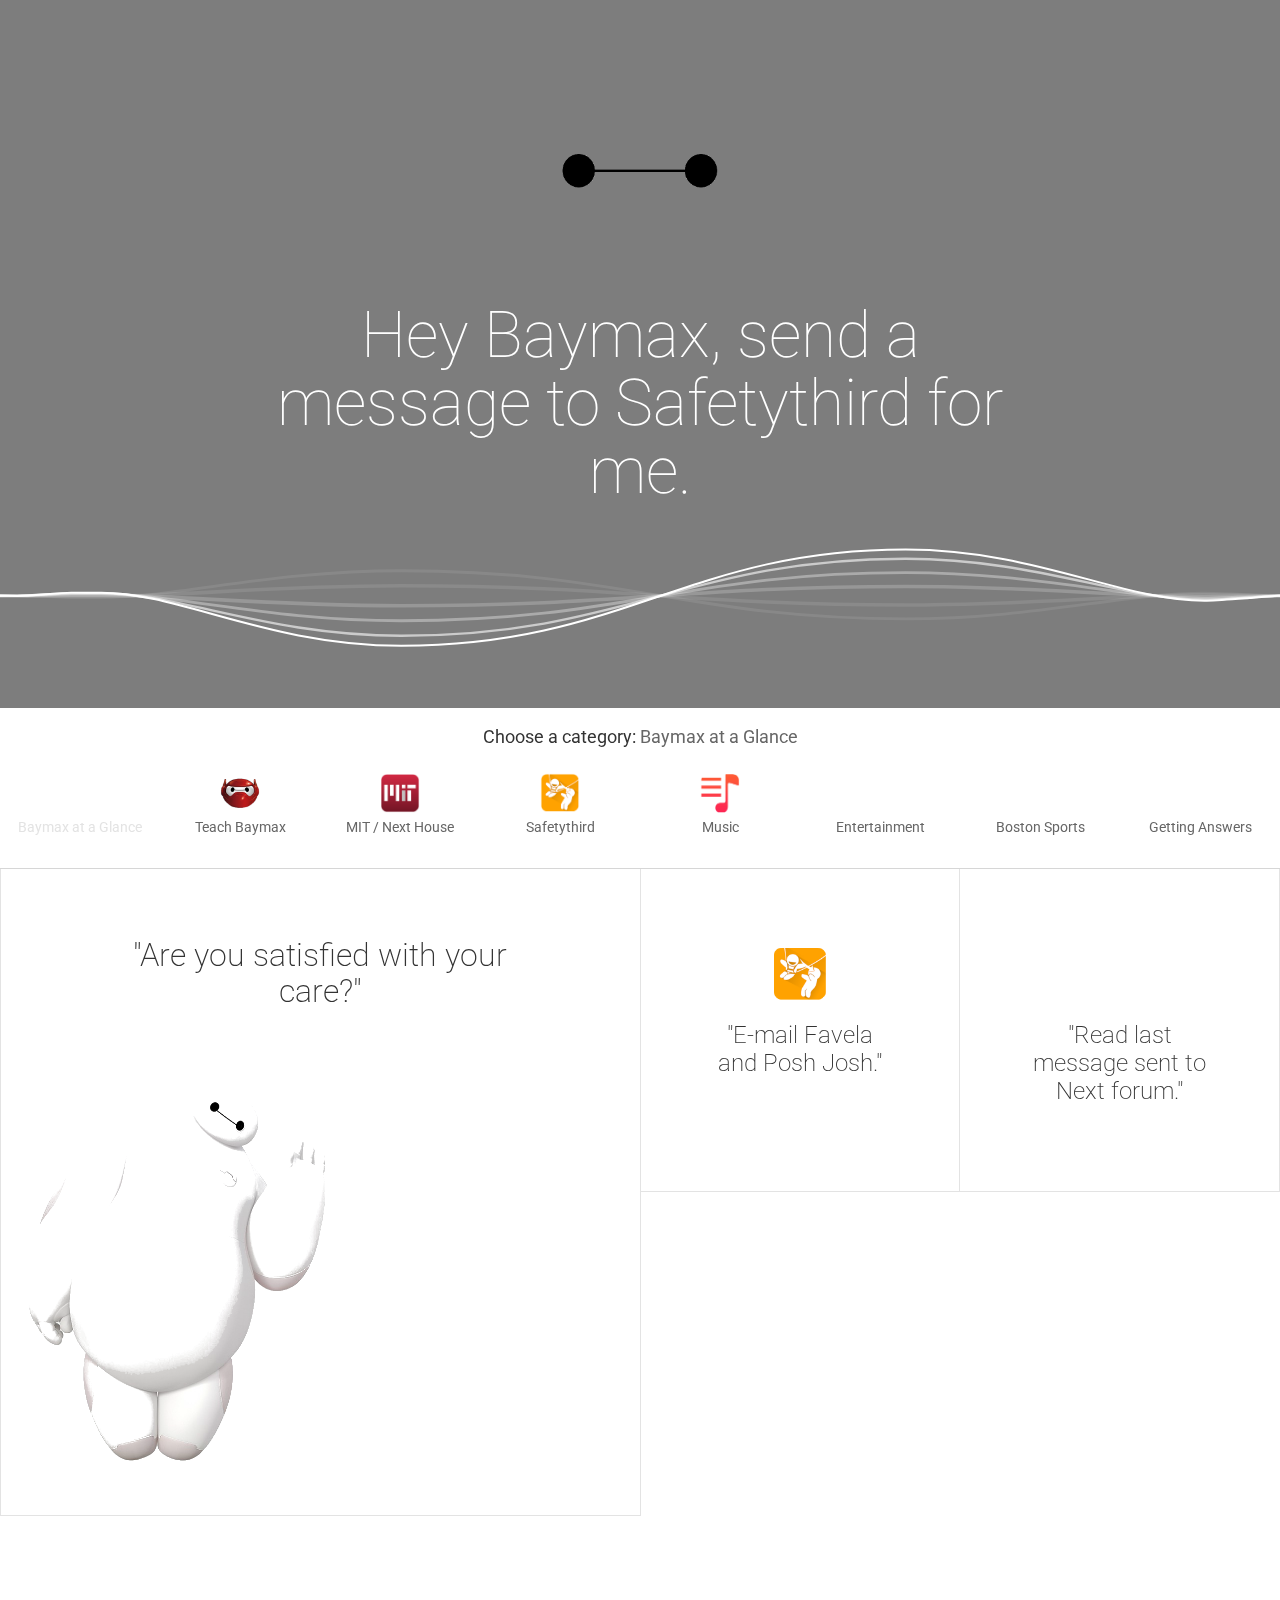
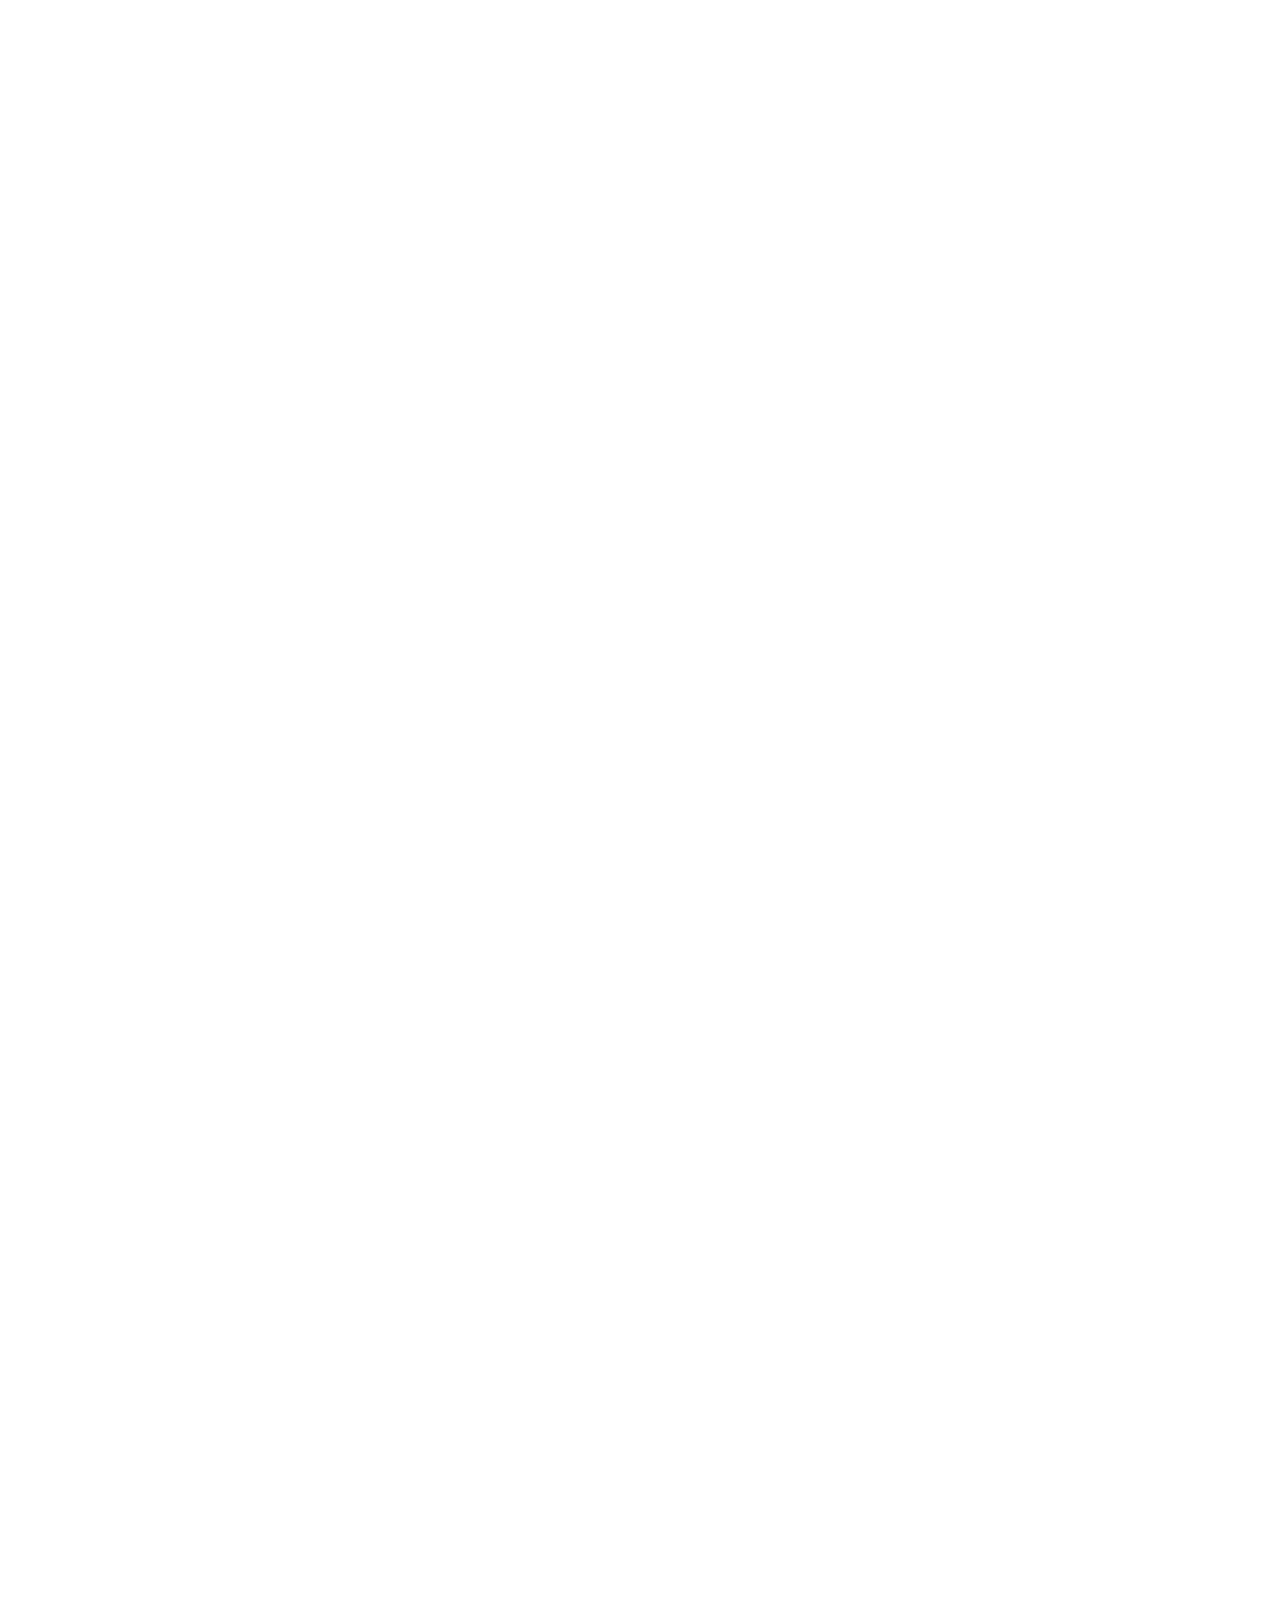
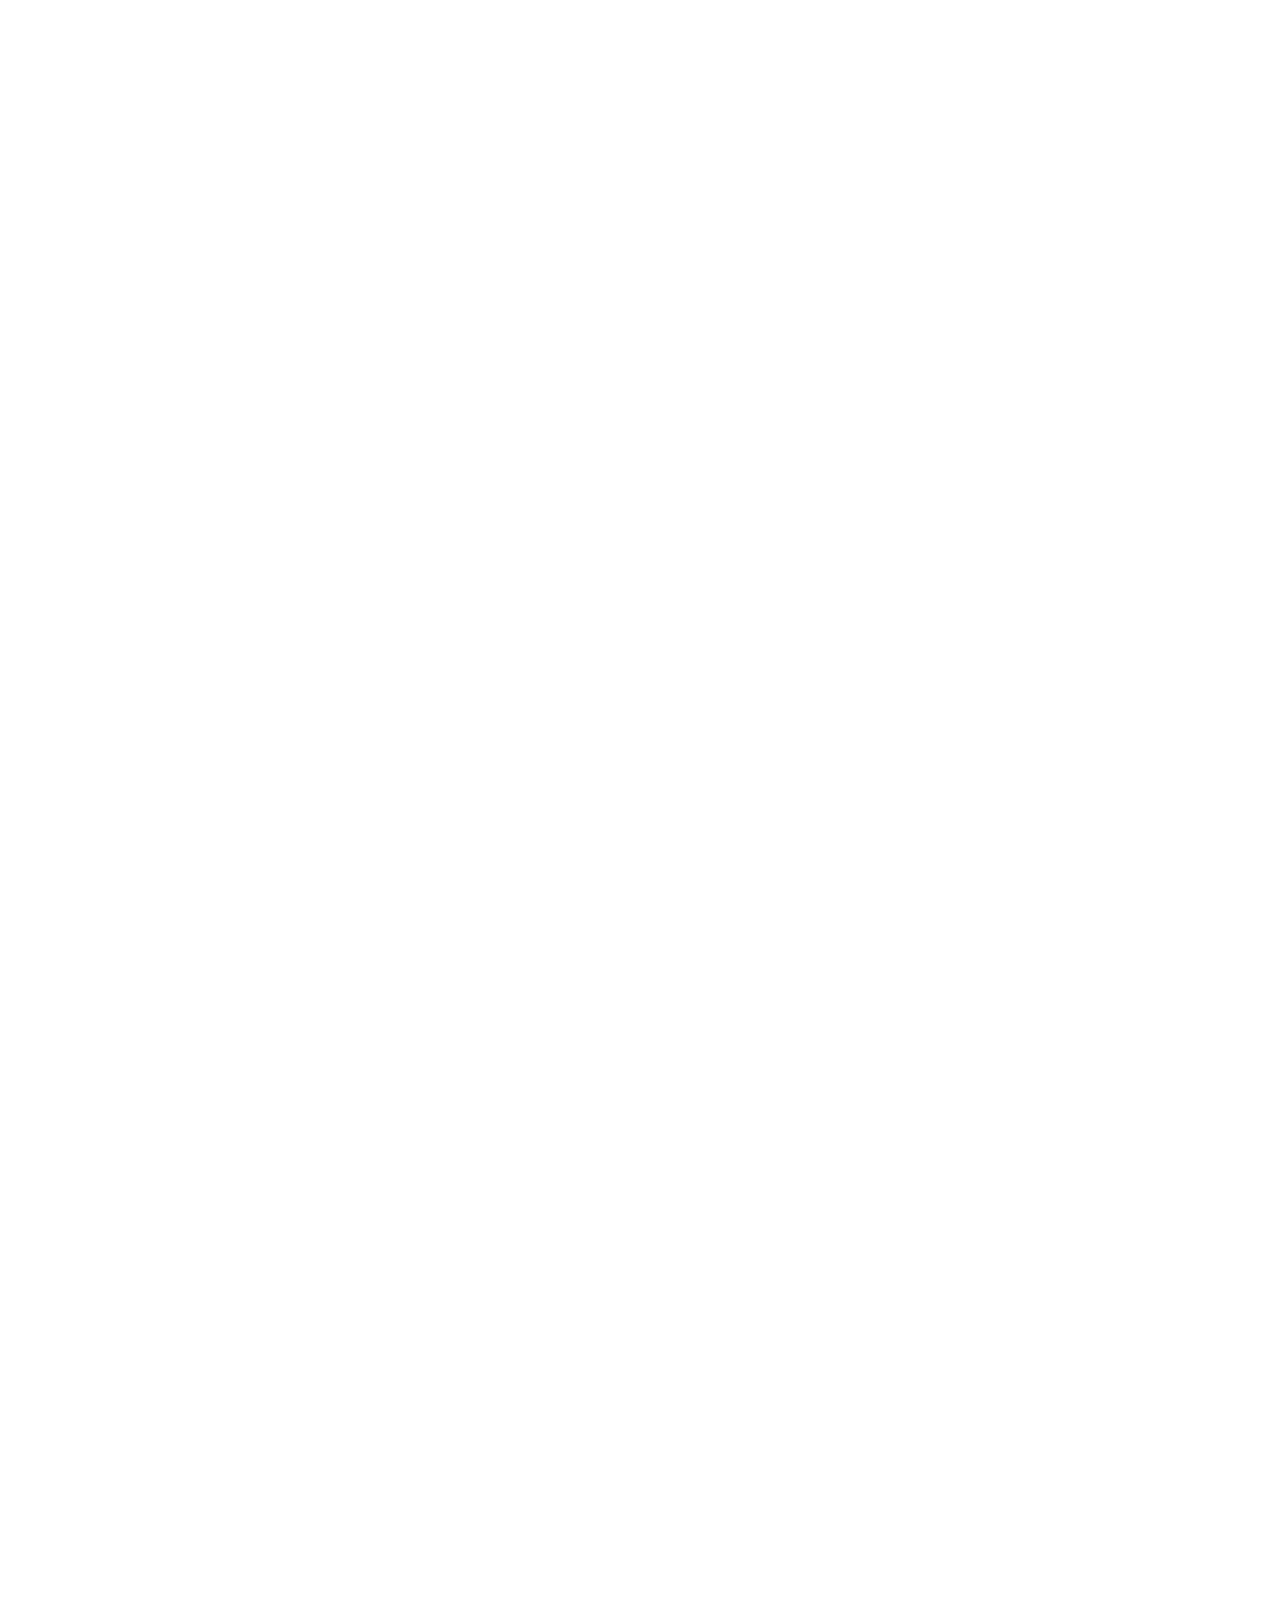
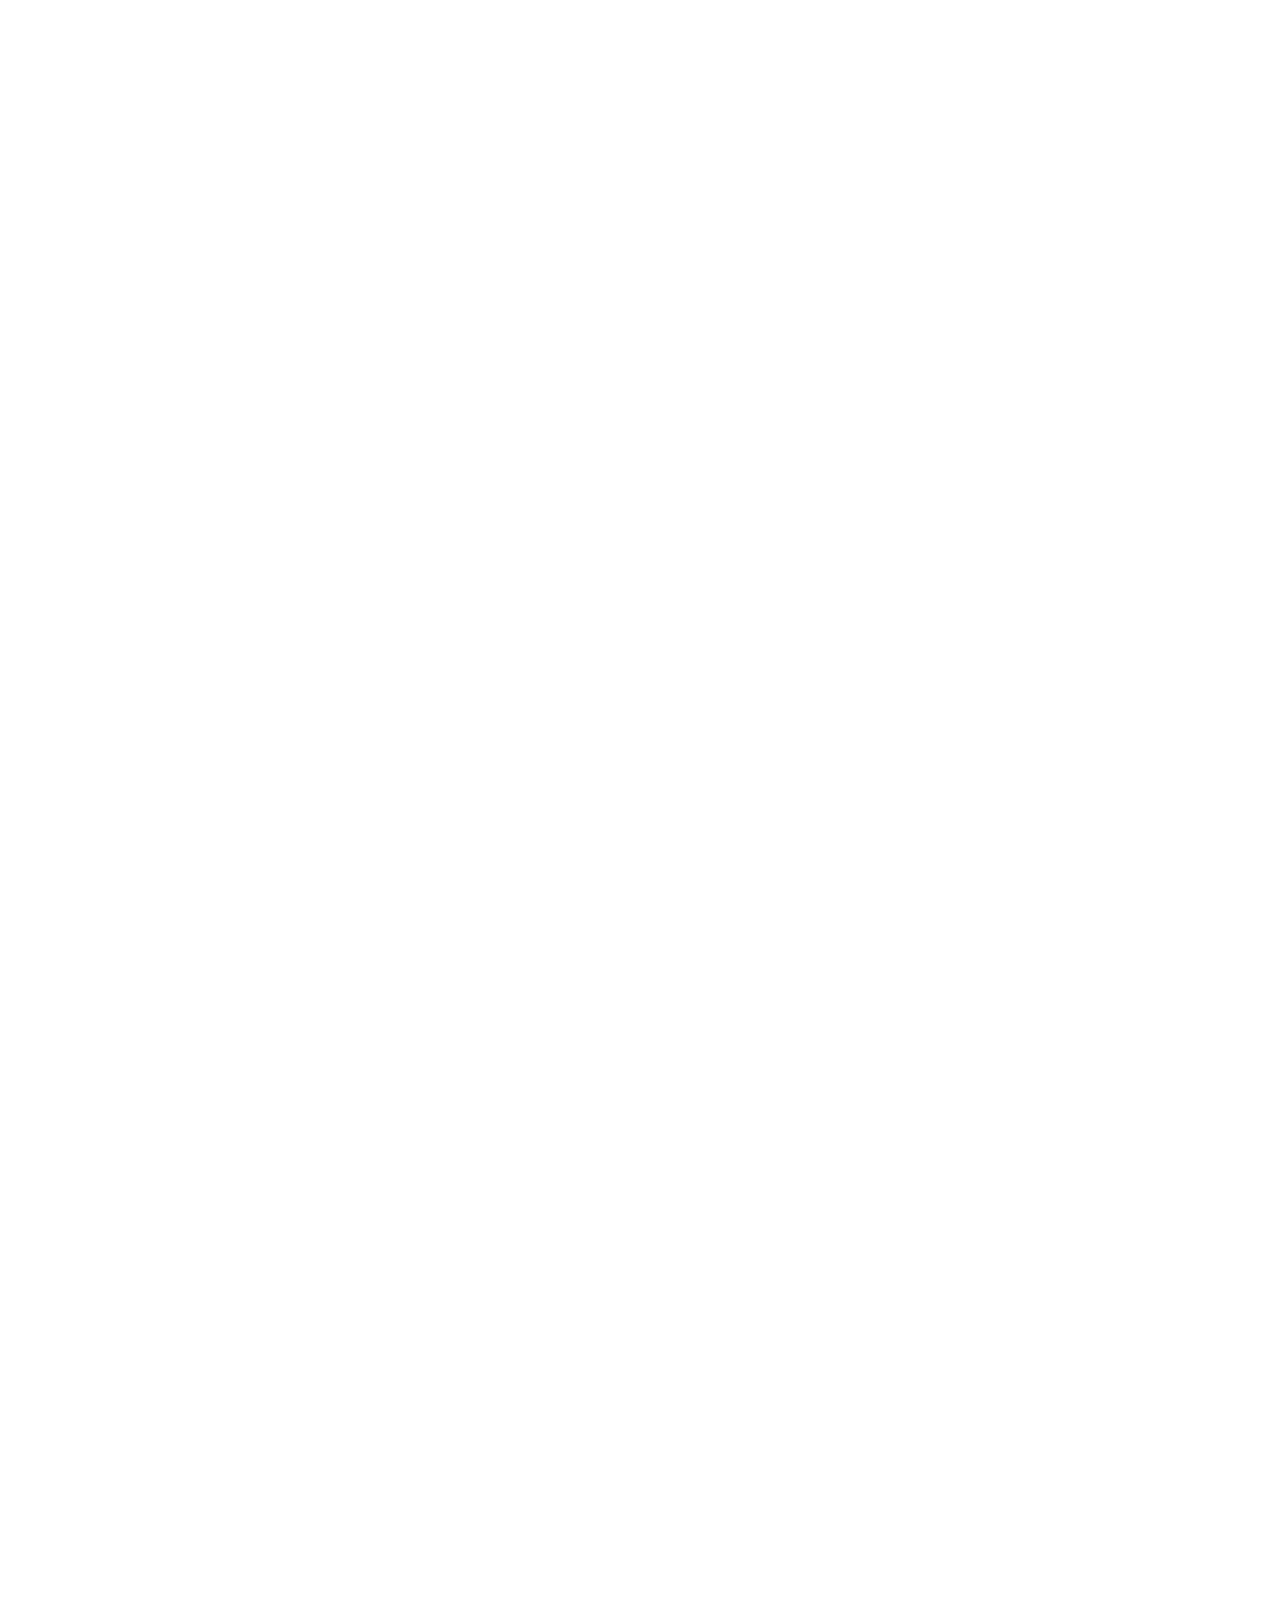
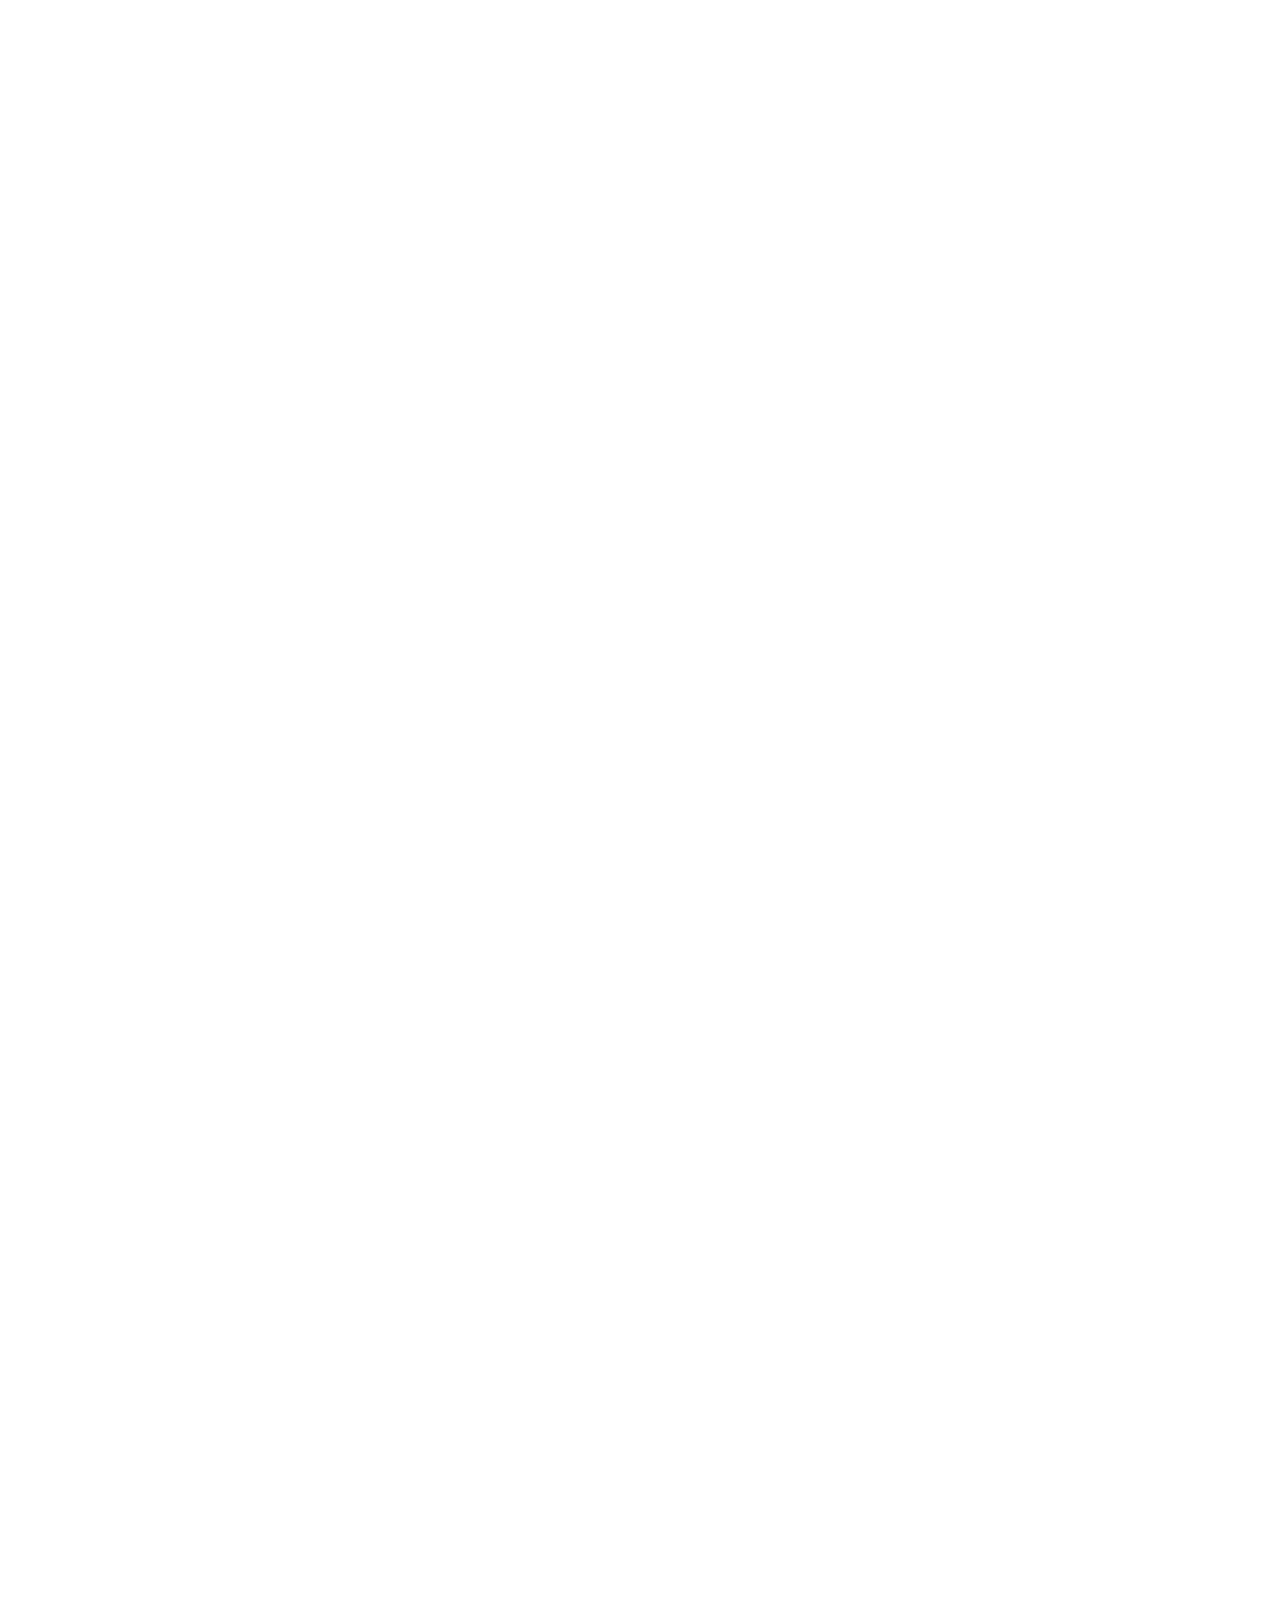
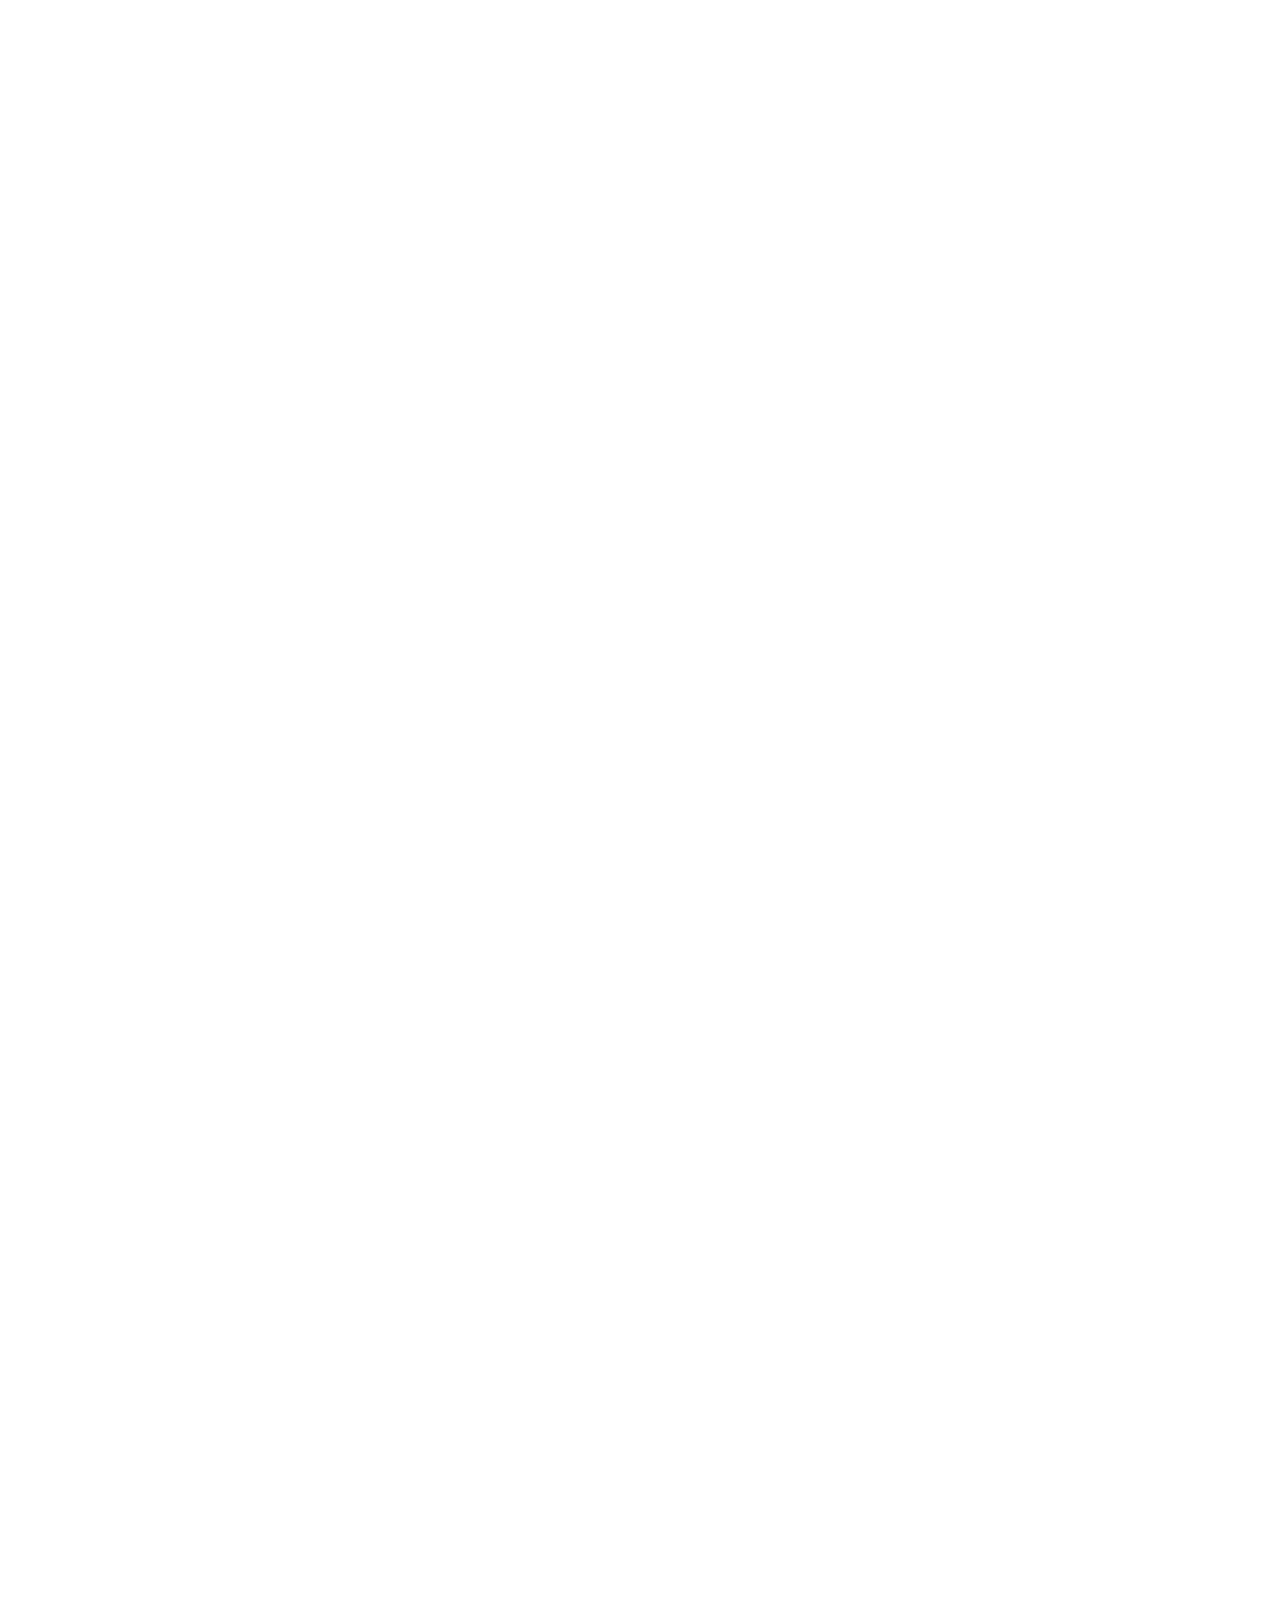
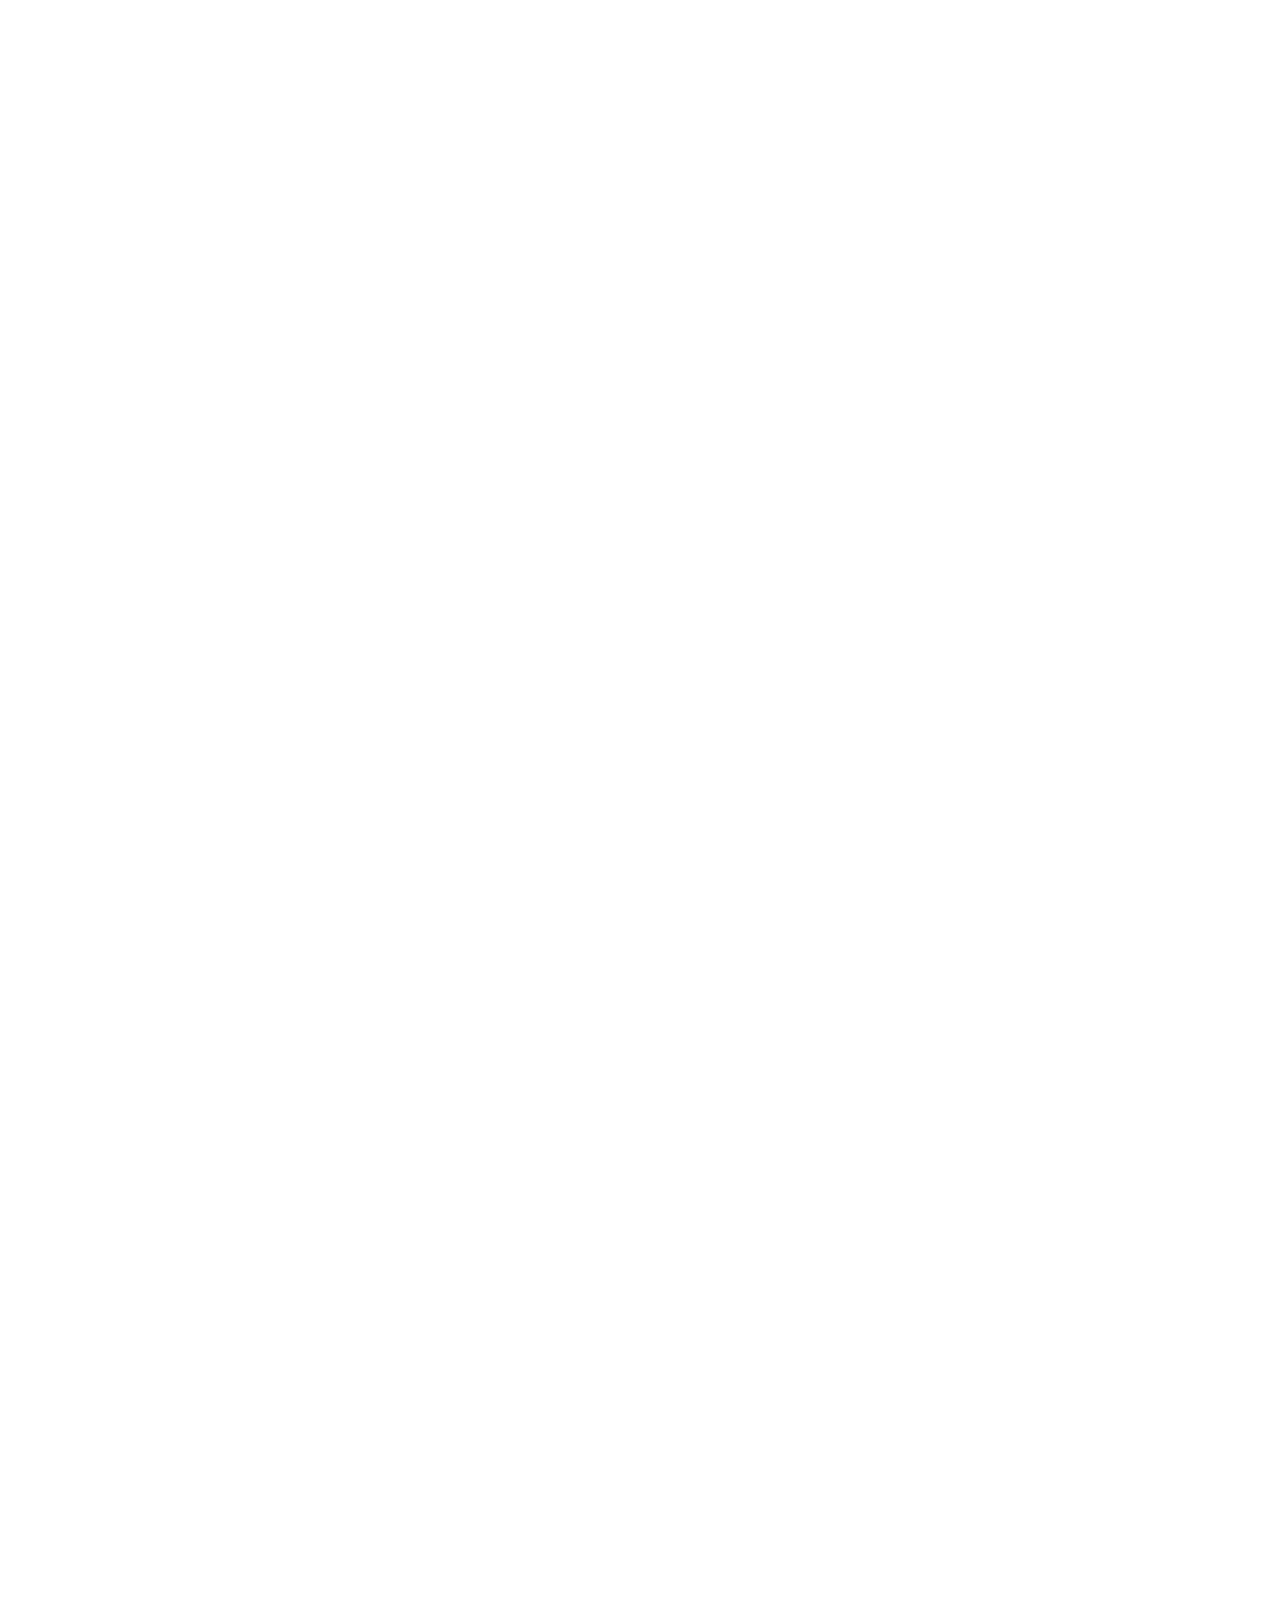
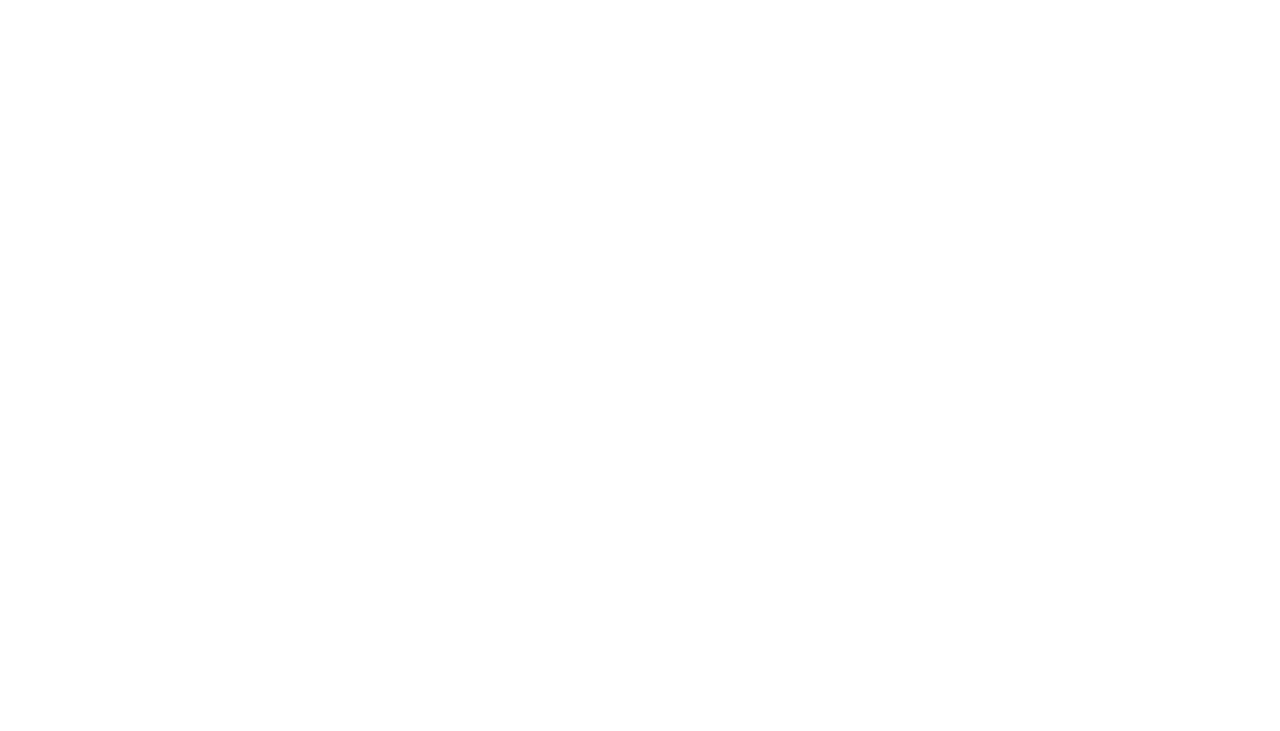
==== docs/index.html @ 4387381c "some documentation" ====
<!DOCTYPE html>
<html class="no-js" xmlns="http://www.w3.org/1999/xhtml" xml:lang="en-US" lang="en-US" prefix="og: http://ogp.me/ns#">
<head>
		
	<meta charset="utf-8" />
	<meta name="Author" content="Runpeng Liu" />
	<meta name="viewport" content="width=device-width, initial-scale=1" />
	<meta http-equiv="X-UA-Compatible" content="IE=EmulateIE7, IE=9" />
	<link rel="shortcut icon" href="../baymax.ico">

	<title>Safety Baymax</title>

	<meta name="Description" content="Safety Third Baymax" />
	
	<meta property="og:type" content="website" />
	<meta property="og:site_name" content="Baymax" />
	<link href='https://fonts.googleapis.com/css?family=Roboto:400,100,100italic,300,300italic,500,400italic,500italic,700,700italic,900,900italic' rel='stylesheet' type='text/css'>
	<link rel="stylesheet" type="text/css" href="styles/main.css" />
	<link rel="stylesheet" type="text/css" href="styles/baymax_b.css" />
	<link rel="stylesheet" type="text/css" href="styles/baymax.css" />

	<script src="scripts/head.js" type="text/javascript" charset="utf-8"></script>
</head>

<body class="page-baymax">

	<div id="main" class="main" role="main" data-hires="true">
		<header class="section section-hero">
	<div class="section-content">
		<figure class="icon-hero image_b_icon_hero_baymax"></figure>

		<h1 class="section-hero-headline">Hey Baymax, send a message to Safetythird for me.</h1>
		<h1 class="section-hero-headline section-hero-headline-alt">Hey Baymax, tell me about Professor ...</h1>
		<h1 class="section-hero-headline section-hero-headline-alt">Hey Baymax, what's Next House dining serving today?</h1>
		<h1 class="section-hero-headline section-hero-headline-alt">Hey Baymax, assess my safety and healthcare needs.</h1>
		<h1 class="section-hero-headline section-hero-headline-alt">Hey Baymax, play karaoke for "Don't Stop Believin'"</h1>

	</div>

	<figure class="hero-waveform image_b_hero_waveform"></figure>
	<figure class="hero-img image_b_hero"></figure>
</header>

<div class="categorynav-wrapper open" aria-hidden="true" role="presentation">
	<nav class="categorynav" data-categorynav-trigger-category-label="Choose a category: " data-categorynav-trigger-category-default="Baymax at a Glance">
		<div class="categorynav-view">
			<ul class="categorynav-list">
				<li class="column">
					<a class="gallery-baymax" href="#at-a-glance">
						<figure class="categorynav-icon image_b_icon_filternav_glance"></figure>
						<span class="categorynav-icon-label">Baymax at a Glance</span>
					</a>
				</li><li class="column">
					<a class="gallery-baymax" href="#teach-baymax">
						<figure class="categorynav-icon image_b_icon_filternav_teach"></figure>
						<span class="categorynav-icon-label">Teach Baymax</span>
					</a>
				</li><li class="column">
					<a class="gallery-baymax" href="#mit">
						<figure class="categorynav-icon image_b_icon_filternav_mit"></figure>
						<span class="categorynav-icon-label">MIT / Next House</span>
					</a>
				</li><li class="column">
					<a class="gallery-baymax" href="#s3">
						<figure class="categorynav-icon image_b_icon_filternav_s3"></figure>
						<span class="categorynav-icon-label">Safetythird</span>
					</a>
				</li><li class="column">
					<a class="gallery-baymax" href="#music">
						<figure class="categorynav-icon image_b_icon_filternav_music"></figure>
						<span class="categorynav-icon-label">Music</span>
					</a>
				</li><li class="column">
					<a class="gallery-baymax" href="#entertainment">
						<figure class="categorynav-icon image_b_icon_filternav_entertainment"></figure>
						<span class="categorynav-icon-label">Entertainment</span>
					</a>
				</li><li class="column">
					<a class="gallery-baymax" href="#sports">
						<figure class="categorynav-icon image_b_icon_filternav_sports"></figure>
						<span class="categorynav-icon-label">Boston Sports</span>
					</a>
				</li><li class="column">
					<a class="gallery-baymax" href="#getting-answers">
						<figure class="categorynav-icon image_b_icon_filternav_answers"></figure>
						<span class="categorynav-icon-label">Getting Answers</span>
					</a>
			</ul>
			<hr role="presentation" />
		</div>
	</nav>
</div>

		<section class="section section-gridwrapper row">
			<div data-gallery-type="fadein" class="gallery">
				<div class="gallery-wrapper">
					<div class="gallery-view" id="gallery-baymax">

						<section class="row gallery-content section-all" id="at-a-glance" aria-label="Baymax at a Glance" role="group">
							
							<div class="tile-wrapper column xlarge-4 large-6 medium-6 small-12">
	<div class="tile full column large-12 small-12 playing-tonight">
	<div class="content-boundary">
		<p class="phrase device-bottom one-line">"Are you satisfied with your care?"</p>
		<figure class="hero-img image_baymax_full"></figure>
	</div>
</div><!--full-->
</div><!--/column-->

<div class="tile-wrapper column xlarge-4 large-6 medium-6 small-12">
	<div class="tile quarter column large-6 small-6 smiley">
	<div class="content-boundary">
		<figure class="icon-tile image_b_icon_s3_rounded"></figure>
		<p class="phrase">"E-mail Favela and Posh Josh."</p>
	</div>
</div><!--quarter-->
	<div class="tile quarter column large-6 small-6 latest-email">
		<div class="content-boundary">
			<figure class="icon-tile image_b_icon_tile_mail"></figure>
			<p class="phrase">"Read last message sent to Next forum."</p>
		</div>
	</div><!--quarter-->
	<div class="tile half column large-12 small-12 shuffle-playlist">
	<div class="content-boundary">
		<figure class="hero-img image_baymax_shuffle_playlist"></figure>
		<p class="phrase">"Play karaoke for 'Defying Gravity'. Show lyrics on Infolounge."</p>
	</div>
</div><!--half-->
</div>

<div class="tile-wrapper column xlarge-4 xlarge-push-0 large-push-6 large-6 medium-6 small-12 small-push-0">
	<div class="tile full column large-12 small-12 relationship-mom">
		<div class="content-boundary">
			<figure class="hero-img image_baymax_relationship"></figure>
			<p class="phrase">"Hi Baymax! My name is Tricia."</p>
			<p class="description">Teach Baymax to recognize your name and receive personalized assistance.</p>
		</div>
	</div>
</div>

<div class="tile-wrapper column xlarge-4 xlarge-pull-0 large-pull-6 large-6 medium-6 small-12 small-pull-0">
	<div class="tile half column large-12 small-12 table">
	<div class="content-boundary">
		<figure class="icon-tile image_b_icon_tile_restaurants"></figure>
		<p class="phrase">"What's cookin' in Next house dining tonight?"</p>
	</div>
</div><!--half-->
	<div class="tile quarter column large-6 small-6 call-dad">
	<div class="content-boundary">
		<figure class="icon-tile image_b_icon_tile_phone"></figure>
		<p class="phrase">"What is Victor's phone number?"</p>
		<figure class="waveform bleed image_b_waveform_quarter_1"></figure>
	</div>
</div>
<!--quarter-->
	<div class="tile quarter column large-6 small-6 maps-indian">
		<div class="content-boundary">
			<figure class="icon-tile image_b_icon_tile_maps"></figure>
			<p class="phrase">"How do I get to Symphony Hall?"</p>
		</div>
	</div>
</div>

<div class="tile-wrapper column xlarge-4 large-6 medium-6 small-12">
	<div class="tile full column large-12 small-12 what-song">
	<div class="content-boundary">
		<figure class="hero-img image_baymax_soccer"></figure>
		<p class="phrase">"What do you suggest we do tonight?"</p>
		<p class="description">Ask Baymax for safe activity suggestions.</p>
	</div>
</div>
<!--full-->
</div>

<div class="tile-wrapper column xlarge-4 large-6 medium-6 small-12">
	<div class="tile half column large-12 small-12 sunset">
	<div class="content-boundary">
		<p class="phrase">"Is the weather outside nice today?"</p>
		<figure class="hero-img image_baymax_sunset"></figure>
	</div>
</div><!--half-->
	<div class="tile quarter column large-6 small-6 coin-flip">
	<div class="content-boundary">
		<p class="phrase question">"Is it Kwabena's bedtime yet?"</p>
		<p class="phrase siri-response">...</p>
		<figure class="waveform bleed image_b_waveform_quarter_1"></figure>
	</div>
</div><!--quarter-->
	<div class="tile quarter column large-6 small-6 books-find">
	<div class="content-boundary">
		<figure class="icon-tile image_b_icon_tile_ibooks"></figure>
		<p class="phrase">"Read Hamlet's soliloquy in a British accent."</p>
	</div>
</div><!--quarter-->

</div>

<div class="tile-wrapper column xlarge-4 xlarge-push-0 large-6 large-push-6 medium-6 small-12 small-push-0">
	<div class="tile full column large-12 small-12 get-app">
	<div class="content-boundary">
		<p class="phrase device-bottom two-lines">"Download M.I.T. People Directory and lookup ..."</p>
		<figure class="hero-img image_baymax_box"></figure>
	</div>
</div><!--full-->
</div>

<div class="tile-wrapper column xlarge-4 xlarge-pull-0 large-6 large-pull-6 medium-6 small-12 small-pull-0">
	<div class="tile quarter column large-6 small-6 calculate-tip">
	<div class="content-boundary">
		<figure class="hero-img image_baymax_calculator"></figure>
		<p class="phrase">"What is the 100th prime number?"</p>
	</div>
</div><!--quarter-->
	<div class="tile half column large-6 small-6 yes-no">
	<div class="content-boundary">
		<figure class="hero-img image_baymax_check"></figure>
		<p class="phrase">"Should I punt my next 18.03 pset?"</p>
	</div>
</div><!--quarter-->
	<div class="tile half column large-12 small-12 improve-pronunciation">
	<div class="content-boundary">
		<p class="phrase">"Baymax, learn to recognize my voice."</p>
		<figure class="bleed waveform image_b_waveform_half_3"></figure>
	</div>
</div><!--half-->
</div>

<div class="tile-wrapper column xlarge-4 large-6 medium-6 small-12">
	<div class="tile full column large-12 small-12 haiku">
	<div class="content-boundary">
		<p class="phrase device-bottom one-line">"Hide the twitter feed. Show public transportation info."</p>
		<p class="description">Baymax can remote control Infolounge!</p>
		<figure class="hero-img image_baymax_infolounge"></figure>
	</div>
</div><!--full-->
</div>


<div class="tile-wrapper column xlarge-4 large-6 medium-6 small-12">
	<div class="tile half column large-12 small-12 roll-die">
		<div class="content-boundary">
			<figure class="hero-img image_baymax_roll_die"></figure>
			<p class="phrase">"What board game should we play today?"</p>
		</div>
	</div>
	<div class="tile half column large-12 small-12 weather-tomorrow">
		<div class="content-boundary">
			<figure class="icon-tile image_b_icon_tile_weather"></figure>
			<p class="phrase">"How's the weather looking tomorrow?"</p>
		</div>
	</div>
</div>

<div class="tile-wrapper column xlarge-4 xlarge-push-0 large-6 large-push-6 medium-6 small-12 small-push-0">
	<div class="tile full column large-12 small-12 alarm">
	<div class="content-boundary">
		<p class="phrase">"Remind Safetythird of David's birthday at 11PM"</p>
		<figure class="hero-img image_baymax_alarm"></figure>
	</div>
</div><!--full-->
</div>

<div class="tile-wrapper column xlarge-4 xlarge-pull-0 large-6 large-pull-6 medium-6 small-12 small-pull-0">
		<div class="tile half column large-12 small-12 meeting-move">
		<div class="content-boundary">
			<figure class="icon-tile image_baymax_mit"></figure>
			<p class="phrase">"Tell me about 2.009."</p>
			<figure class="bleed waveform waveform-half-1 image_b_waveform_half_1"></figure>
		</div>
	</div><!--half-->

		<div class="tile half column large-12 small-12 new-texts">
		<div class="content-boundary">
			<figure class="icon-tile image_baymax_boy_snow_bird_hlf"></figure>
			<p class="phrase">"Read us a funny haiku!"</p>
		</div>
	</div><!--half-->

</div>

<div class="tile-wrapper column xlarge-4 large-6 medium-6 small-12">
	<div class="tile quarter column large-6 small-6 movie-reviews">
	<div class="content-boundary">
		<figure class="hero-img image_baymax_movie_reviews"></figure>
		<p class="phrase">"Do people like Big Hero 6?"</p>
	</div>
</div><!--quarter-->
	<div class="tile quarter column large-6 small-6 cubs">
	<div class="content-boundary">
		<figure class="hero-img image_b_icon_tile_calendar"></figure>
		<p class="phrase">"When does 6.006 meet?"</p>
	</div>
</div><!--quarter-->
	<div class="tile half column large-12 small-12 mavericks">
	<div class="content-boundary">
		<figure class="icon-tile image_b_icon_tile_calendar_date"></figure>
		<p class="phrase">"When is Mystery Hunt?"</p>
	</div>
</div><!--half-->
</div>

<div class="tile-wrapper column xlarge-4 large-6 medium-6 small-12">
	<div class="tile half column large-12 small-12 chicken">
		<div class="content-boundary">
			<p class="phrase">"Is MIT better than Caltech?"</p>
			<figure class="waveform bleed image_b_waveform_half_2"></figure>
		</div>
	</div><!--half-->
	<div class="tile half column large-12 small-12 how-humid">
		<div class="content-boundary">
			<figure class="hero-img image_baymax_birthday"></figure>
			<p class="phrase">"When is Tiffany's birthday?"</p>
		</div>
	</div><!--half-->
</div>

<!-- TEACH BAYMAX -->
<div id="teach-baymax" class="tile-wrapper column xlarge-4 large-6 medium-6 small-12">
	<div class="tile full column large-12 small-12 tell">
		<div class="content-boundary">
			<figure class="hero-img image_baymax_full"></figure>
			<p class="phrase device-top one-line">"I am Baymax. Your personal safety companion."</p>
		</div>
	</div><!--full-->
</div>

<div class="tile-wrapper column xlarge-4 large-6 medium-6 small-12">
	<div class="tile half column large-12 small-12  chicken">
		<div class="content-boundary">
			<p class="phrase">"Talk with a British accent when you hear Shakespeare!"</p>
			<figure class="waveform bleed image_b_waveform_half_6"></figure>
		</div>
	</div><!--half-->

	<div class="tile half column large-12 small-12 chicken">
		<div class="content-boundary">
			<p class="phrase">"Baymax, learn to recognize my voice."</p>
			<figure class="waveform bleed image_b_waveform_half_6"></figure>
		</div>
	</div><!--half-->
</div>

<div class="tile-wrapper column xlarge-4 large-6 medium-6 small-12">
	<div class="tile half column large-12 small-12  chicken">
		<div class="content-boundary">
			<p class="phrase">"When you hear 'hairy baby!', respond with ..."</p>
			<figure class="waveform bleed image_b_waveform_half_2"></figure>
		</div>
	</div><!--half-->

	<div class="tile half column large-12 small-12  chicken">
		<div class="content-boundary">
			<p class="phrase">"Learn how to say Runpeng's name."</p>
			<figure class="waveform bleed image_b_waveform_half_2"></figure>
		</div>
	</div><!--half-->
</div>

							<div id="mit" class="tile-wrapper column xlarge-4 large-6 medium-6 small-12">
	<div class="tile full column large-12 small-12 tell">
		<div class="content-boundary">
			<figure class="hero-img image_baymax_relationship"></figure>
			<p class="phrase device-top one-line">"Hey Baymax, I'm Zoe."</p>
		</div>
	</div><!--full-->
</div>

					<!--		</section>

						<section class="row gallery-content section-calendar" id="staying-in-touch" aria-label="MIT / Next House Category" role="group"> -->

<!-- MIT / Next House -->

							<div id="mit" class="tile-wrapper column xlarge-4 large-6 medium-6 small-12">
	<div class="tile full column large-12 small-12 tell">
		<div class="content-boundary">
			<figure class="hero-img image_baymax_full"></figure>
			<p class="phrase device-top one-line">"Weee jumped out a window!"</p>
		</div>
	</div><!--full-->
</div>


<div class="tile-wrapper column xlarge-4 large-6 medium-6 small-12">
	<div class="tile quarter column large-6 small-6 anymailfromsteve">
		<div class="content-boundary">
			<figure class="icon-tile image_baymax_mit"></figure>
			<p class="phrase">"Send spam to Dean Colombo."</p>
		</div>
	</div><!--quarter-->

	<div class="tile quarter column large-6 small-6 trending-twitter">
		<div class="content-boundary">
			<figure class="icon-tile image_baymax_mit"></figure>
			<p class="phrase">"E-mail President Reif."</p>
		</div>
	</div><!--quarter-->

	<div class="tile half column large-12 small-12 callback">
		<div class="content-boundary">
			<figure class="icon-tile image_baymax_mit"></figure>
			<p class="phrase">"Hide twitter feed. Display lounge news."</p>
			<p class="description">Baymax can remotely control Infolounge.</p>
			<figure class="waveform bleed image_b_waveform_half_6"></figure>
		</div>
	</div><!--half-->
</div>


<div class="tile-wrapper column xlarge-4 xlarge-push-0 large-push-6 large-6 medium-6 small-12 small-push-0">
	<div class="tile full column large-12 small-12 baybridge">
		<div class="content-boundary">
			<figure class="hero-img image_baymax_soccer"></figure>
			<p class="phrase device-top two-lines">"Where on earth is the Tech shuttle?"</p>
		</div>
	</div><!--full-->
</div>


<div class="tile-wrapper column xlarge-4 xlarge-pull-0 large-pull-6 large-6 medium-6 small-12 small-pull-0">
	<div class="tile half column large-12 small-12 findmyfriends">
		<div class="content-boundary">
			<figure class="icon-tile image_baymax_mit"></figure>
			<p class="phrase">"Tell me about Professor Lippard."</p>
			<p class="description">You can ask Baymax to dig up dirt on MIT professors and faculty members.</p>
		</div>
	</div><!--half-->

	<div class="tile half column large-12 small-12 tweet-concert">
		<div class="content-boundary">
			<figure class="icon-tile image_baymax_mit"></figure>
			<p class="phrase">"Give me ratings for Professor Poonen."</p>
		</div>
	</div><!--half-->
</div>



<div class="tile-wrapper column xlarge-4 large-6 medium-6 small-12">
	<div class="tile full column large-12 small-12 facetime">
		<div class="content-boundary">
			<figure class="hero-img image_baymax_box"></figure>
			<p class="phrase device-top one-line">"Download M.I.T. People Directory and lookup 'jfabi' "</p>
		</div>
	</div><!--full-->
</div>


<div class="tile-wrapper column xlarge-4 large-6 medium-6 small-12">
	<div class="tile quarter column large-6 small-6 call-dad">
	<div class="content-boundary">
		<figure class="icon-tile image_baymax_mit"></figure>
		<p class="phrase">"What is comforts serving tonight?"</p>
		<figure class="waveform bleed image_b_waveform_quarter_1"></figure>
	</div>
</div>
<!--quarter-->

	<div class="tile quarter column large-6 small-6 voicemail-new">
		<div class="content-boundary">
			<figure class="hero-img image_baymax_mit"></figure>
			<p class="phrase">"When is commencement?"</p>
		</div>
	</div><!--quarter-->

	<div class="tile half column large-12 small-12 reply-mail">
		<div class="content-boundary">
			<figure class="icon-tile image_baymax_mit"></figure>
			<p class="phrase">"When is the 18.02 final?"</p>
			
		</div>
	</div><!--half-->
</div>



					<!--	</section>

						<section class="row gallery-content section-improve" id="s3" aria-label="Safetythird Category" role="group"> -->
							<div id="s3" class="tile-wrapper column xlarge-4 large-6 medium-6 small-12">
	<div class="tile full column large-12 small-12 my-day">
		<div class="content-boundary">
			<figure class="hero-img image_baymax_full"></figure>
			<p class="phrase device-top two-lines">"Notify Safetythird... 'Dinner at Harvard Square 6 p.m.'"</p>
		</div>
	</div><!--full-->
</div>


<div class="tile-wrapper column xlarge-4 large-6 medium-6 small-12">
	<div class="tile quarter column large-6 small-6 meeting-setup">
		<div class="content-boundary">
			<figure class="hero-img image_baymax_s3"></figure>
			<p class="phrase">"Send an e-mail to Josh R.T."</p>
		</div>
	</div><!--quarter-->

	<div class="tile quarter column large-6 small-6 trending-twitter">
		<div class="content-boundary">
			<figure class="icon-tile image_baymax_s3"></figure>
			<p class="phrase">"Where is Landon from?"</p>
		</div>
	</div><!--quarter-->

	<div class="tile half column large-12 small-12 pickup-dry-cleaning">
		<div class="content-boundary">
			<figure class="hero-img image_baymax_s3"></figure>
			<p class="phrase">"Tell me about Posh Josh. What do you know about jfabi?"</p>
			<p class="description">Baymax knows Safetythird nicknames and alisases.</p>
		</div>
	</div><!--half-->

</div>


<div class="tile-wrapper column xlarge-4 xlarge-push-0 large-push-6 large-6 medium-6 small-12 small-push-0">
	<div class="tile full column large-12 small-12 cancel-meetings">
		<div class="content-boundary">
			<p class="phrase device-bottom one-line">"What is Harlin's birthday?"</p>
			<figure class="hero-img image_baymax_box"></figure>
		</div>
	</div><!--full-->
</div>


<div class="tile-wrapper column xlarge-4 xlarge-pull-0 large-pull-6 large-6 medium-6 small-12 small-pull-0">
	<div class="tile half column large-12 small-12 add-to-meeting">
		<div class="content-boundary">
			<figure class="hero-img image_baymax_s3"></figure>
			<p class="phrase">"Where the hell is Staly?"</p>
			<p class="description">Baymax understands Safetythird inside jokes.</p>
		</div>
	</div><!--half-->


	<div class="tile half column large-12 small-12 when-meeting">
		<div class="content-boundary">
			<figure class="icon-tile image_baymax_s3"></figure>
			<p class="phrase">"When is Kwabena's bedtime?"</p>
			<figure class="bleed waveform image_b_waveform_half_2"></figure>
		</div>
	</div><!--half-->
</div>

<!-- MUSIC SECTION -->

							<div id="music" class="tile-wrapper column xlarge-4 large-6 medium-6 small-12">
	<div class="tile full column large-12 small-12 worldseries">
		<div class="content-boundary">
			<figure class="hero-img image_baymax_full"></figure>
			<p class="phrase device-bottom one-line">"On a scale of 1 to 10, how would you rate your happiness?"</p>
		</div>
	</div><!--full-->
</div>


<div class="tile-wrapper column xlarge-4 large-6 medium-6 small-12">
	<div class="tile quarter column large-6 small-6 anymailfromsteve">
		<div class="content-boundary">
			<figure class="icon-tile image_baymax_shuffle_playlist"></figure>
			<p class="phrase">"Sing us a song!"</p>
		</div>
	</div><!--quarter-->

	<div class="tile quarter column large-6 small-6 trending-twitter">
		<div class="content-boundary">
			<figure class="icon-tile image_baymax_shuffle_playlist"></figure>
			<p class="phrase">"Play me some nostalgic music."</p>
		</div>
	</div><!--quarter-->

	<div class="tile half column large-12 small-12 callback">
		<div class="content-boundary">
			<figure class="icon-tile image_baymax_shuffle_playlist"></figure>
			<p class="phrase">"Play selections from Sound of Music."</p>
			<figure class="waveform bleed image_b_waveform_half_6"></figure>
		</div>
	</div><!--half-->
</div>

<div class="tile-wrapper column xlarge-4 large-6 medium-6 small-12">

	<div class="tile quarter column large-12 small-12 baymax-play">
		<div class="content-boundary">
			<figure class="hero-img image_baymax_shuffle_playlist"></figure>
			<p class="phrase">"Play classical music by Beethoven."</p>
		</div>
	</div><!--quarter-->
		<div class="tile quarter column large-12 small-12 baymax-play">
		<div class="content-boundary">
			<figure class="hero-img image_baymax_shuffle_playlist"></figure>
			<p class="phrase">"Sing happy birthday for Awasi!"</p>
		</div>
	</div><!--quarter-->

	<div class="tile half column large-12 small-12 baymax-play">
		<div class="content-boundary">
			<figure class="hero-img image_baymax_shuffle_playlist"></figure>
			<p class="phrase">"Sing 'Let it Go' in French!"</p>
		</div>
	</div><!--half-->

	<div class="tile half column large-12 small-12 baymax-play">
		<div class="content-boundary">
			<figure class="hero-img image_baymax_shuffle_playlist"></figure>
			<p class="phrase">"Play karaoke for Don't Stop Believin' "</p>
		</div>
	</div><!--half-->

</div>

							<div id="mit" class="tile-wrapper column xlarge-4 large-6 medium-6 small-12">
	<div class="tile full column large-12 small-12 tell">
		<div class="content-boundary">
			<figure class="hero-img image_baymax_relationship"></figure>
			<p class="phrase device-top one-line">"Play development section of Tchaikovsky violin concerto."</p>
		</div>
	</div><!--full-->
</div>


<!-- ENTERTAINMENT SECTION -->


							<div id="entertainment" class="tile-wrapper column xlarge-4 large-6 medium-6 small-12">
	<div class="tile full column large-12 small-12 playing-tonight">
	<div class="content-boundary">
		<p class="phrase device-bottom one-line">"Haaairy Baby!"</p>
		<figure class="hero-img image_baymax_soccer"></figure>
	</div>
</div><!--full-->
</div>

						</section>


					</div><!--/gallery-view-->
				</div><!--/gallery-wrapper-->
			</div><!--/gallery-->
		</section>

	</div><!--/main-->

	<script src="scripts/baymax.js" type="text/javascript" charset="utf-8"></script>
</body>
</html>
---- docs/styles/main.css ----
html {
    font-size: 100%;
    -ms-text-size-adjust: 100%;
    -webkit-text-size-adjust: 100%
}
body {
    margin: 0;
    padding: 0;
    font-family: Roboto !important;
}
ul,
ol,
li,
dl,
dt,
dd,
h1,
h2,
h3,
h4,
h5,
h6,
hgroup,
p,
blockquote,
figure,
form,
fieldset,
input,
legend,
pre,
abbr {
    margin: 0;
    padding: 0
}
pre,
code,
address,
caption,
th,
figcaption {
    font-size: 1em;
    font-weight: normal;
    font-style: normal
}
fieldset,
iframe,
img {
    border: 0
}
caption,
th {
    text-align: left
}
table {
    border-collapse: collapse;
    border-spacing: 0
}
article,
aside,
footer,
header,
nav,
main,
section,
summary,
details,
hgroup,
figure,
figcaption {
    display: block
}
audio,
canvas,
video,
progress {
    display: inline-block;
    vertical-align: baseline
}
button {
    font: inherit;
    vertical-align: middle
}
@media print {
    body,
    #main,
    #content {
        color: #000
    }
    a,
    a:link,
    a:visited {
        color: #000;
        text-decoration: none
    }
    #globalheader,
    #globalfooter,
    #directorynav,
    #tabs,
    .noprint,
    .hide {
        display: none
    }
}
html {
    font-size: 112.5%
}
body {
    background-color: #fff;
    color: #333;
    font-style: normal;
    font-family: "Myriad Set Pro", "Lucida Grande", "Helvetica Neue", "Helvetica", "Arial", "Verdana", "sans-serif";
    font-size: 18px;
    line-height: 1.45;
    font-weight: 400
}
html[lang=ja-JP] body {
    font-family: "Apple TP", "Helvetica Neue", "Helvetica", "Hiragino Kaku Gothic Pro", "ãƒ’ãƒ©ã‚®ãƒŽè§’ã‚´ Pro W3", "ãƒ¡ã‚¤ãƒªã‚ª", "Meiryo", "ï¼­ï¼³ ï¼°ã‚´ã‚·ãƒƒã‚¯", "Arial", "Verdana", "sans-serif"
}
html[lang=zh-CN] body {
    font-family: "PingHei", "Helvetica Neue", "Helvetica", "Arial", "Verdana", "sans-serif"
}
html[lang=zh-TW] body {
    font-family: "MHei", "Helvetica Neue", "Helvetica", "Arial", "Verdana", "sans-serif"
}
html[lang=zh-HK] body {
    font-family: "MHei", "Helvetica Neue", "Helvetica", "Arial", "Verdana", "sans-serif"
}
html[lang=th-TH] body {
    font-family: "Sukhumvit Set", "Helvetica Neue", "Helvetica", "Arial", "Verdana", "sans-serif"
}
html[lang=ko-KR] body {
    font-family: "Yoon Gothic", "Helvetica Neue", "Helvetica", "Dotum", "Arial", "Verdana", "sans-serif"
}
body,
input,
textarea,
select,
button {
    text-rendering: optimizeLegibility;
    -webkit-font-smoothing: antialiased;
    -moz-osx-font-smoothing: grayscale;
    -moz-font-feature-settings: 'liga', 'kern'
}
a {
    color: #08c
}
a:visited,
a:link,
a:active {
    text-decoration: none
}
html.no-js a:hover {
    text-decoration: underline
}
html.no-touch a:hover {
    text-decoration: underline
}
h1 {
    font-size: 64px;
    line-height: 1.0625;
    font-weight: 200
}
html.oldie h1 {
    font-weight: normal;
    font-family: "Myriad Set Pro 200", "Myriad Set Pro", "Lucida Grande", "Helvetica Neue", "Helvetica", "Arial", "Verdana", "sans-serif"
}
html.oldie[lang=ja-JP] h1 {
    font-family: "Apple TP 200", "Apple TP", "Helvetica Neue", "Helvetica", "Hiragino Kaku Gothic Pro", "ãƒ’ãƒ©ã‚®ãƒŽè§’ã‚´ Pro W3", "ãƒ¡ã‚¤ãƒªã‚ª", "Meiryo", "ï¼­ï¼³ ï¼°ã‚´ã‚·ãƒƒã‚¯", "Arial", "Verdana", "sans-serif"
}
html.oldie[lang=zh-CN] h1 {
    font-family: "PingHei 200", "PingHei", "Helvetica Neue", "Helvetica", "Arial", "Verdana", "sans-serif"
}
html.oldie[lang=zh-TW] h1 {
    font-family: "MHei 200", "MHei", "Helvetica Neue", "Helvetica", "Arial", "Verdana", "sans-serif"
}
html.oldie[lang=zh-HK] h1 {
    font-family: "MHei 200", "MHei", "Helvetica Neue", "Helvetica", "Arial", "Verdana", "sans-serif"
}
html.oldie[lang=th-TH] h1 {
    font-family: "Sukhumvit Set 200", "Sukhumvit Set", "Helvetica Neue", "Helvetica", "Arial", "Verdana", "sans-serif"
}
html.oldie[lang=ko-KR] h1 {
    font-family: "Yoon Gothic 200", "Yoon Gothic", "Helvetica Neue", "Helvetica", "Dotum", "Arial", "Verdana", "sans-serif"
}
@media only screen and (max-width: 1068px) {
    h1 {
        font-size: 52px;
        line-height: 1.0769;
        font-weight: 200
    }
}
@media only screen and (max-width: 735px) and (max-device-width: 768px) {
    h1 {
        font-size: 36px;
        line-height: 1.1111;
        font-weight: 200
    }
}
h2 {
    font-size: 52px;
    line-height: 1.0865;
    font-weight: 200
}
html.oldie h2 {
    font-weight: normal;
    font-family: "Myriad Set Pro 200", "Myriad Set Pro", "Lucida Grande", "Helvetica Neue", "Helvetica", "Arial", "Verdana", "sans-serif"
}
html.oldie[lang=ja-JP] h2 {
    font-family: "Apple TP 200", "Apple TP", "Helvetica Neue", "Helvetica", "Hiragino Kaku Gothic Pro", "ãƒ’ãƒ©ã‚®ãƒŽè§’ã‚´ Pro W3", "ãƒ¡ã‚¤ãƒªã‚ª", "Meiryo", "ï¼­ï¼³ ï¼°ã‚´ã‚·ãƒƒã‚¯", "Arial", "Verdana", "sans-serif"
}
html.oldie[lang=zh-CN] h2 {
    font-family: "PingHei 200", "PingHei", "Helvetica Neue", "Helvetica", "Arial", "Verdana", "sans-serif"
}
html.oldie[lang=zh-TW] h2 {
    font-family: "MHei 200", "MHei", "Helvetica Neue", "Helvetica", "Arial", "Verdana", "sans-serif"
}
html.oldie[lang=zh-HK] h2 {
    font-family: "MHei 200", "MHei", "Helvetica Neue", "Helvetica", "Arial", "Verdana", "sans-serif"
}
html.oldie[lang=th-TH] h2 {
    font-family: "Sukhumvit Set 200", "Sukhumvit Set", "Helvetica Neue", "Helvetica", "Arial", "Verdana", "sans-serif"
}
html.oldie[lang=ko-KR] h2 {
    font-family: "Yoon Gothic 200", "Yoon Gothic", "Helvetica Neue", "Helvetica", "Dotum", "Arial", "Verdana", "sans-serif"
}
@media only screen and (max-width: 1068px) {
    h2 {
        font-size: 42px;
        line-height: 1.1429;
        font-weight: 200
    }
}
@media only screen and (max-width: 735px) and (max-device-width: 768px) {
    h2 {
        font-size: 32px;
        line-height: 1.125;
        font-weight: 200
    }
}
h3 {
    font-size: 42px;
    line-height: 1.1429;
    font-weight: 200
}
html.oldie h3 {
    font-weight: normal;
    font-family: "Myriad Set Pro 200", "Myriad Set Pro", "Lucida Grande", "Helvetica Neue", "Helvetica", "Arial", "Verdana", "sans-serif"
}
html.oldie[lang=ja-JP] h3 {
    font-family: "Apple TP 200", "Apple TP", "Helvetica Neue", "Helvetica", "Hiragino Kaku Gothic Pro", "ãƒ’ãƒ©ã‚®ãƒŽè§’ã‚´ Pro W3", "ãƒ¡ã‚¤ãƒªã‚ª", "Meiryo", "ï¼­ï¼³ ï¼°ã‚´ã‚·ãƒƒã‚¯", "Arial", "Verdana", "sans-serif"
}
html.oldie[lang=zh-CN] h3 {
    font-family: "PingHei 200", "PingHei", "Helvetica Neue", "Helvetica", "Arial", "Verdana", "sans-serif"
}
html.oldie[lang=zh-TW] h3 {
    font-family: "MHei 200", "MHei", "Helvetica Neue", "Helvetica", "Arial", "Verdana", "sans-serif"
}
html.oldie[lang=zh-HK] h3 {
    font-family: "MHei 200", "MHei", "Helvetica Neue", "Helvetica", "Arial", "Verdana", "sans-serif"
}
html.oldie[lang=th-TH] h3 {
    font-family: "Sukhumvit Set 200", "Sukhumvit Set", "Helvetica Neue", "Helvetica", "Arial", "Verdana", "sans-serif"
}
html.oldie[lang=ko-KR] h3 {
    font-family: "Yoon Gothic 200", "Yoon Gothic", "Helvetica Neue", "Helvetica", "Dotum", "Arial", "Verdana", "sans-serif"
}
@media only screen and (max-width: 1068px) {
    h3 {
        font-size: 32px;
        line-height: 1.125;
        font-weight: 200
    }
}
@media only screen and (max-width: 735px) and (max-device-width: 768px) {
    h3 {
        font-size: 28px;
        line-height: 1.1429;
        font-weight: 200
    }
}
h4 {
    font-size: 32px;
    line-height: 1.125;
    font-weight: 200
}
html.oldie h4 {
    font-weight: normal;
    font-family: "Myriad Set Pro 200", "Myriad Set Pro", "Lucida Grande", "Helvetica Neue", "Helvetica", "Arial", "Verdana", "sans-serif"
}
html.oldie[lang=ja-JP] h4 {
    font-family: "Apple TP 200", "Apple TP", "Helvetica Neue", "Helvetica", "Hiragino Kaku Gothic Pro", "ãƒ’ãƒ©ã‚®ãƒŽè§’ã‚´ Pro W3", "ãƒ¡ã‚¤ãƒªã‚ª", "Meiryo", "ï¼­ï¼³ ï¼°ã‚´ã‚·ãƒƒã‚¯", "Arial", "Verdana", "sans-serif"
}
html.oldie[lang=zh-CN] h4 {
    font-family: "PingHei 200", "PingHei", "Helvetica Neue", "Helvetica", "Arial", "Verdana", "sans-serif"
}
html.oldie[lang=zh-TW] h4 {
    font-family: "MHei 200", "MHei", "Helvetica Neue", "Helvetica", "Arial", "Verdana", "sans-serif"
}
html.oldie[lang=zh-HK] h4 {
    font-family: "MHei 200", "MHei", "Helvetica Neue", "Helvetica", "Arial", "Verdana", "sans-serif"
}
html.oldie[lang=th-TH] h4 {
    font-family: "Sukhumvit Set 200", "Sukhumvit Set", "Helvetica Neue", "Helvetica", "Arial", "Verdana", "sans-serif"
}
html.oldie[lang=ko-KR] h4 {
    font-family: "Yoon Gothic 200", "Yoon Gothic", "Helvetica Neue", "Helvetica", "Dotum", "Arial", "Verdana", "sans-serif"
}
@media only screen and (max-width: 1068px) {
    h4 {
        font-size: 28px;
        line-height: 1.1429;
        font-weight: 200
    }
}
@media only screen and (max-width: 735px) and (max-device-width: 768px) {
    h4 {
        font-size: 24px;
        line-height: 1.1667;
        font-weight: 200
    }
}
h5 {
    font-size: 16px;
    line-height: 1.5;
    font-weight: 600
}
html.oldie h5 {
    font-weight: normal;
    font-family: "Myriad Set Pro 600", "Myriad Set Pro", "Lucida Grande", "Helvetica Neue", "Helvetica", "Arial", "Verdana", "sans-serif"
}
html.oldie[lang=ja-JP] h5 {
    font-family: "Apple TP 600", "Apple TP", "Helvetica Neue", "Helvetica", "Hiragino Kaku Gothic Pro", "ãƒ’ãƒ©ã‚®ãƒŽè§’ã‚´ Pro W3", "ãƒ¡ã‚¤ãƒªã‚ª", "Meiryo", "ï¼­ï¼³ ï¼°ã‚´ã‚·ãƒƒã‚¯", "Arial", "Verdana", "sans-serif"
}
html.oldie[lang=zh-CN] h5 {
    font-family: "PingHei 600", "PingHei", "Helvetica Neue", "Helvetica", "Arial", "Verdana", "sans-serif"
}
html.oldie[lang=zh-TW] h5 {
    font-family: "MHei 600", "MHei", "Helvetica Neue", "Helvetica", "Arial", "Verdana", "sans-serif"
}
html.oldie[lang=zh-HK] h5 {
    font-family: "MHei 600", "MHei", "Helvetica Neue", "Helvetica", "Arial", "Verdana", "sans-serif"
}
html.oldie[lang=th-TH] h5 {
    font-family: "Sukhumvit Set 600", "Sukhumvit Set", "Helvetica Neue", "Helvetica", "Arial", "Verdana", "sans-serif"
}
html.oldie[lang=ko-KR] h5 {
    font-family: "Yoon Gothic 600", "Yoon Gothic", "Helvetica Neue", "Helvetica", "Dotum", "Arial", "Verdana", "sans-serif"
}
h6 {
    font-size: 14px;
    line-height: 1.2857;
    font-weight: 600
}
html.oldie h6 {
    font-weight: normal;
    font-family: "Myriad Set Pro 600", "Myriad Set Pro", "Lucida Grande", "Helvetica Neue", "Helvetica", "Arial", "Verdana", "sans-serif"
}
html.oldie[lang=ja-JP] h6 {
    font-family: "Apple TP 600", "Apple TP", "Helvetica Neue", "Helvetica", "Hiragino Kaku Gothic Pro", "ãƒ’ãƒ©ã‚®ãƒŽè§’ã‚´ Pro W3", "ãƒ¡ã‚¤ãƒªã‚ª", "Meiryo", "ï¼­ï¼³ ï¼°ã‚´ã‚·ãƒƒã‚¯", "Arial", "Verdana", "sans-serif"
}
html.oldie[lang=zh-CN] h6 {
    font-family: "PingHei 600", "PingHei", "Helvetica Neue", "Helvetica", "Arial", "Verdana", "sans-serif"
}
html.oldie[lang=zh-TW] h6 {
    font-family: "MHei 600", "MHei", "Helvetica Neue", "Helvetica", "Arial", "Verdana", "sans-serif"
}
html.oldie[lang=zh-HK] h6 {
    font-family: "MHei 600", "MHei", "Helvetica Neue", "Helvetica", "Arial", "Verdana", "sans-serif"
}
html.oldie[lang=th-TH] h6 {
    font-family: "Sukhumvit Set 600", "Sukhumvit Set", "Helvetica Neue", "Helvetica", "Arial", "Verdana", "sans-serif"
}
html.oldie[lang=ko-KR] h6 {
    font-family: "Yoon Gothic 600", "Yoon Gothic", "Helvetica Neue", "Helvetica", "Dotum", "Arial", "Verdana", "sans-serif"
}
h1,
h2,
h3,
h4,
h5,
h6 {
    margin: 0.5em 0 0 0
}
h1:first-child,
h2:first-child,
h3:first-child,
h4:first-child,
h5:first-child,
h6:first-child {
    margin: 0 0 0 0
}
h1 img,
h2 img,
h3 img,
h4 img,
h5 img,
h6 img {
    display: block;
    margin: 0
}
strong,
b {
    font-weight: bold
}
em,
i,
cite,
dfn {
    font-style: italic
}
p {
    margin: 1em 0 0 0
}
p:first-child {
    margin: 0 0 0 0
}
li li {
    font-size: 1em
}
ul,
ol {
    margin: 1em 0 1em 1.1111em
}
ul ul,
ul ol,
ol ul,
ol ol {
    margin-top: 0;
    margin-bottom: 0
}
nav ul,
nav ol {
    list-style: none;
    margin: 0
}
sup {
    font-size: .6em;
    opacity: .8;
    vertical-align: top;
    position: relative;
    bottom: -.2em
}
h1 sup,
h2 sup,
h3 sup {
    font-size: .4em
}
html.oldie h4 sup,
html.oldie h5 sup,
html.oldie h6 sup {
    font-size: .8em;
    font-weight: normal;
    line-height: 1;
    bottom: auto
}
sup a {
    color: #333
}
sup a:hover {
    color: #08c;
    text-decoration: none
}
sub {
    line-height: 1
}
abbr {
    border: 0
}
.selfclear:before,
.selfclear:after {
    content: ' ';
    display: table
}
.selfclear:after {
    clear: both
}
html.oldie .selfclear {
    zoom: 1
}
.visuallyhidden {
    border: 0;
    clip: rect(0 0 0 0);
    height: 1px;
    margin: -1px;
    overflow: hidden;
    padding: 0;
    position: absolute;
    width: 1px
}
.imagereplace {
    font: 0/0 a;
    color: transparent
}
.nowrap {
    white-space: nowrap
}
.clear {
    clear: both
}
#top {
    position: absolute;
    top: 0
}
.cursor-grab {
    cursor: move;
    cursor: -webkit-grab;
    cursor: grab
}
.cursor-grabbing {
    cursor: move;
    cursor: -webkit-grabbing;
    cursor: grabbing
}
.row {
    position: relative;
    z-index: 1
}
.row:before,
.row:after {
    content: ' ';
    display: table
}
.row:after {
    clear: both
}
html.oldie .row {
    zoom: 1
}
.column {
    position: relative;
    z-index: 1;
    min-height: 2px;
    margin: 0;
    padding: 0;
    float: left;
    width: 100%
}
.large-1 {
    width: 8.3333%
}
html.oldie .large-1 {
    width: 8.325%
}
.large-centered-1 {
    margin-left: 45.8333%
}
html.oldie .large-centered-1 {
    margin-left: 45.7875%
}
.large-offset-1 {
    margin-left: 8.3333%
}
html.oldie .large-offset-1 {
    margin-left: 8.325%
}
.large-push-1 {
    left: 8.3333%;
    right: auto
}
.large-pull-1 {
    right: 8.3333%;
    left: auto
}
.large-2 {
    width: 16.6667%
}
html.oldie .large-2 {
    width: 16.65%
}
.large-centered-2 {
    margin-left: 41.6667%
}
html.oldie .large-centered-2 {
    margin-left: 41.625%
}
.large-offset-2 {
    margin-left: 16.6667%
}
html.oldie .large-offset-2 {
    margin-left: 16.65%
}
.large-push-2 {
    left: 16.6667%;
    right: auto
}
.large-pull-2 {
    right: 16.6667%;
    left: auto
}
.large-3 {
    width: 25%
}
html.oldie .large-3 {
    width: 24.975%
}
.large-centered-3 {
    margin-left: 37.5%
}
html.oldie .large-centered-3 {
    margin-left: 37.4625%
}
.large-offset-3 {
    margin-left: 25%
}
html.oldie .large-offset-3 {
    margin-left: 24.975%
}
.large-push-3 {
    left: 25%;
    right: auto
}
.large-pull-3 {
    right: 25%;
    left: auto
}
.large-4 {
    width: 33.3333%
}
html.oldie .large-4 {
    width: 33.3%
}
.large-centered-4 {
    margin-left: 33.3333%
}
html.oldie .large-centered-4 {
    margin-left: 33.3%
}
.large-offset-4 {
    margin-left: 33.3333%
}
html.oldie .large-offset-4 {
    margin-left: 33.3%
}
.large-push-4 {
    left: 33.3333%;
    right: auto
}
.large-pull-4 {
    right: 33.3333%;
    left: auto
}
.large-5 {
    width: 41.6667%
}
html.oldie .large-5 {
    width: 41.625%
}
.large-centered-5 {
    margin-left: 29.1667%
}
html.oldie .large-centered-5 {
    margin-left: 29.1375%
}
.large-offset-5 {
    margin-left: 41.6667%
}
html.oldie .large-offset-5 {
    margin-left: 41.625%
}
.large-push-5 {
    left: 41.6667%;
    right: auto
}
.large-pull-5 {
    right: 41.6667%;
    left: auto
}
.large-6 {
    width: 50%
}
html.oldie .large-6 {
    width: 49.95%
}
.large-centered-6 {
    margin-left: 25%
}
html.oldie .large-centered-6 {
    margin-left: 24.975%
}
.large-offset-6 {
    margin-left: 50%
}
html.oldie .large-offset-6 {
    margin-left: 49.95%
}
.large-push-6 {
    left: 50%;
    right: auto
}
.large-pull-6 {
    right: 50%;
    left: auto
}
.large-7 {
    width: 58.3333%
}
html.oldie .large-7 {
    width: 58.275%
}
.large-centered-7 {
    margin-left: 20.8333%
}
html.oldie .large-centered-7 {
    margin-left: 20.8125%
}
.large-offset-7 {
    margin-left: 58.3333%
}
html.oldie .large-offset-7 {
    margin-left: 58.275%
}
.large-push-7 {
    left: 58.3333%;
    right: auto
}
.large-pull-7 {
    right: 58.3333%;
    left: auto
}
.large-8 {
    width: 66.6667%
}
html.oldie .large-8 {
    width: 66.6%
}
.large-centered-8 {
    margin-left: 16.6667%
}
html.oldie .large-centered-8 {
    margin-left: 16.65%
}
.large-offset-8 {
    margin-left: 66.6667%
}
html.oldie .large-offset-8 {
    margin-left: 66.6%
}
.large-push-8 {
    left: 66.6667%;
    right: auto
}
.large-pull-8 {
    right: 66.6667%;
    left: auto
}
.large-9 {
    width: 75%
}
html.oldie .large-9 {
    width: 74.925%
}
.large-centered-9 {
    margin-left: 12.5%
}
html.oldie .large-centered-9 {
    margin-left: 12.4875%
}
.large-offset-9 {
    margin-left: 75%
}
html.oldie .large-offset-9 {
    margin-left: 74.925%
}
.large-push-9 {
    left: 75%;
    right: auto
}
.large-pull-9 {
    right: 75%;
    left: auto
}
.large-10 {
    width: 83.3333%
}
html.oldie .large-10 {
    width: 83.25%
}
.large-centered-10 {
    margin-left: 8.3333%
}
html.oldie .large-centered-10 {
    margin-left: 8.325%
}
.large-offset-10 {
    margin-left: 83.3333%
}
html.oldie .large-offset-10 {
    margin-left: 83.25%
}
.large-push-10 {
    left: 83.3333%;
    right: auto
}
.large-pull-10 {
    right: 83.3333%;
    left: auto
}
.large-11 {
    width: 91.6667%
}
html.oldie .large-11 {
    width: 91.575%
}
.large-centered-11 {
    margin-left: 4.1667%
}
html.oldie .large-centered-11 {
    margin-left: 4.1625%
}
.large-offset-11 {
    margin-left: 91.6667%
}
html.oldie .large-offset-11 {
    margin-left: 91.575%
}
.large-push-11 {
    left: 91.6667%;
    right: auto
}
.large-pull-11 {
    right: 91.6667%;
    left: auto
}
.large-12 {
    width: 100%
}
html.oldie .large-12 {
    width: 99.9%
}
.large-centered-12 {
    margin-left: 0%
}
html.oldie .large-centered-12 {
    margin-left: 0%
}
.large-offset-12 {
    margin-left: 100%
}
html.oldie .large-offset-12 {
    margin-left: 99.9%
}
.large-push-12 {
    left: 100%;
    right: auto
}
.large-pull-12 {
    right: 100%;
    left: auto
}
.large-offset-0 {
    margin-left: 0
}
.large-push-0 {
    left: auto;
    right: auto
}
.large-pull-0 {
    right: auto;
    left: auto
}
.large-centered {
    margin-left: auto;
    margin-right: auto;
    float: none
}
.large-uncentered {
    margin-left: 0;
    margin-right: 0;
    float: left
}
.large-auto {
    position: absolute
}
.large-auto-top {
    top: 0
}
.large-auto-bottom {
    bottom: 0
}
.large-auto-left {
    left: 0
}
.large-auto-right {
    right: 0
}
@media only screen and (min-width: 1442px) {
    .xlarge-1 {
        width: 8.3333%
    }
    .xlarge-centered-1 {
        margin-left: 45.8333%
    }
    .xlarge-offset-1 {
        margin-left: 8.3333%
    }
    .xlarge-push-1 {
        left: 8.3333%;
        right: auto
    }
    .xlarge-pull-1 {
        right: 8.3333%;
        left: auto
    }
    .xlarge-2 {
        width: 16.6667%
    }
    .xlarge-centered-2 {
        margin-left: 41.6667%
    }
    .xlarge-offset-2 {
        margin-left: 16.6667%
    }
    .xlarge-push-2 {
        left: 16.6667%;
        right: auto
    }
    .xlarge-pull-2 {
        right: 16.6667%;
        left: auto
    }
    .xlarge-3 {
        width: 25%
    }
    .xlarge-centered-3 {
        margin-left: 37.5%
    }
    .xlarge-offset-3 {
        margin-left: 25%
    }
    .xlarge-push-3 {
        left: 25%;
        right: auto
    }
    .xlarge-pull-3 {
        right: 25%;
        left: auto
    }
    .xlarge-4 {
        width: 33.3333%
    }
    .xlarge-centered-4 {
        margin-left: 33.3333%
    }
    .xlarge-offset-4 {
        margin-left: 33.3333%
    }
    .xlarge-push-4 {
        left: 33.3333%;
        right: auto
    }
    .xlarge-pull-4 {
        right: 33.3333%;
        left: auto
    }
    .xlarge-5 {
        width: 41.6667%
    }
    .xlarge-centered-5 {
        margin-left: 29.1667%
    }
    .xlarge-offset-5 {
        margin-left: 41.6667%
    }
    .xlarge-push-5 {
        left: 41.6667%;
        right: auto
    }
    .xlarge-pull-5 {
        right: 41.6667%;
        left: auto
    }
    .xlarge-6 {
        width: 50%
    }
    .xlarge-centered-6 {
        margin-left: 25%
    }
    .xlarge-offset-6 {
        margin-left: 50%
    }
    .xlarge-push-6 {
        left: 50%;
        right: auto
    }
    .xlarge-pull-6 {
        right: 50%;
        left: auto
    }
    .xlarge-7 {
        width: 58.3333%
    }
    .xlarge-centered-7 {
        margin-left: 20.8333%
    }
    .xlarge-offset-7 {
        margin-left: 58.3333%
    }
    .xlarge-push-7 {
        left: 58.3333%;
        right: auto
    }
    .xlarge-pull-7 {
        right: 58.3333%;
        left: auto
    }
    .xlarge-8 {
        width: 66.6667%
    }
    .xlarge-centered-8 {
        margin-left: 16.6667%
    }
    .xlarge-offset-8 {
        margin-left: 66.6667%
    }
    .xlarge-push-8 {
        left: 66.6667%;
        right: auto
    }
    .xlarge-pull-8 {
        right: 66.6667%;
        left: auto
    }
    .xlarge-9 {
        width: 75%
    }
    .xlarge-centered-9 {
        margin-left: 12.5%
    }
    .xlarge-offset-9 {
        margin-left: 75%
    }
    .xlarge-push-9 {
        left: 75%;
        right: auto
    }
    .xlarge-pull-9 {
        right: 75%;
        left: auto
    }
    .xlarge-10 {
        width: 83.3333%
    }
    .xlarge-centered-10 {
        margin-left: 8.3333%
    }
    .xlarge-offset-10 {
        margin-left: 83.3333%
    }
    .xlarge-push-10 {
        left: 83.3333%;
        right: auto
    }
    .xlarge-pull-10 {
        right: 83.3333%;
        left: auto
    }
    .xlarge-11 {
        width: 91.6667%
    }
    .xlarge-centered-11 {
        margin-left: 4.1667%
    }
    .xlarge-offset-11 {
        margin-left: 91.6667%
    }
    .xlarge-push-11 {
        left: 91.6667%;
        right: auto
    }
    .xlarge-pull-11 {
        right: 91.6667%;
        left: auto
    }
    .xlarge-12 {
        width: 100%
    }
    .xlarge-centered-12 {
        margin-left: 0%
    }
    .xlarge-offset-12 {
        margin-left: 100%
    }
    .xlarge-push-12 {
        left: 100%;
        right: auto
    }
    .xlarge-pull-12 {
        right: 100%;
        left: auto
    }
    .xlarge-offset-0 {
        margin-left: 0
    }
    .xlarge-push-0 {
        left: auto;
        right: auto
    }
    .xlarge-pull-0 {
        right: auto;
        left: auto
    }
    .xlarge-centered {
        margin-left: auto;
        margin-right: auto;
        float: none
    }
    .xlarge-uncentered {
        margin-left: 0;
        margin-right: 0;
        float: left
    }
    .xlarge-auto {
        position: absolute
    }
    .xlarge-auto-top {
        top: 0
    }
    .xlarge-auto-bottom {
        bottom: 0
    }
    .xlarge-auto-left {
        left: 0
    }
    .xlarge-auto-right {
        right: 0
    }
}
@media only screen and (max-width: 1068px) {
    .medium-1 {
        width: 8.3333%
    }
    .medium-centered-1 {
        margin-left: 45.8333%
    }
    .medium-offset-1 {
        margin-left: 8.3333%
    }
    .medium-push-1 {
        left: 8.3333%;
        right: auto
    }
    .medium-pull-1 {
        right: 8.3333%;
        left: auto
    }
    .medium-2 {
        width: 16.6667%
    }
    .medium-centered-2 {
        margin-left: 41.6667%
    }
    .medium-offset-2 {
        margin-left: 16.6667%
    }
    .medium-push-2 {
        left: 16.6667%;
        right: auto
    }
    .medium-pull-2 {
        right: 16.6667%;
        left: auto
    }
    .medium-3 {
        width: 25%
    }
    .medium-centered-3 {
        margin-left: 37.5%
    }
    .medium-offset-3 {
        margin-left: 25%
    }
    .medium-push-3 {
        left: 25%;
        right: auto
    }
    .medium-pull-3 {
        right: 25%;
        left: auto
    }
    .medium-4 {
        width: 33.3333%
    }
    .medium-centered-4 {
        margin-left: 33.3333%
    }
    .medium-offset-4 {
        margin-left: 33.3333%
    }
    .medium-push-4 {
        left: 33.3333%;
        right: auto
    }
    .medium-pull-4 {
        right: 33.3333%;
        left: auto
    }
    .medium-5 {
        width: 41.6667%
    }
    .medium-centered-5 {
        margin-left: 29.1667%
    }
    .medium-offset-5 {
        margin-left: 41.6667%
    }
    .medium-push-5 {
        left: 41.6667%;
        right: auto
    }
    .medium-pull-5 {
        right: 41.6667%;
        left: auto
    }
    .medium-6 {
        width: 50%
    }
    .medium-centered-6 {
        margin-left: 25%
    }
    .medium-offset-6 {
        margin-left: 50%
    }
    .medium-push-6 {
        left: 50%;
        right: auto
    }
    .medium-pull-6 {
        right: 50%;
        left: auto
    }
    .medium-7 {
        width: 58.3333%
    }
    .medium-centered-7 {
        margin-left: 20.8333%
    }
    .medium-offset-7 {
        margin-left: 58.3333%
    }
    .medium-push-7 {
        left: 58.3333%;
        right: auto
    }
    .medium-pull-7 {
        right: 58.3333%;
        left: auto
    }
    .medium-8 {
        width: 66.6667%
    }
    .medium-centered-8 {
        margin-left: 16.6667%
    }
    .medium-offset-8 {
        margin-left: 66.6667%
    }
    .medium-push-8 {
        left: 66.6667%;
        right: auto
    }
    .medium-pull-8 {
        right: 66.6667%;
        left: auto
    }
    .medium-9 {
        width: 75%
    }
    .medium-centered-9 {
        margin-left: 12.5%
    }
    .medium-offset-9 {
        margin-left: 75%
    }
    .medium-push-9 {
        left: 75%;
        right: auto
    }
    .medium-pull-9 {
        right: 75%;
        left: auto
    }
    .medium-10 {
        width: 83.3333%
    }
    .medium-centered-10 {
        margin-left: 8.3333%
    }
    .medium-offset-10 {
        margin-left: 83.3333%
    }
    .medium-push-10 {
        left: 83.3333%;
        right: auto
    }
    .medium-pull-10 {
        right: 83.3333%;
        left: auto
    }
    .medium-11 {
        width: 91.6667%
    }
    .medium-centered-11 {
        margin-left: 4.1667%
    }
    .medium-offset-11 {
        margin-left: 91.6667%
    }
    .medium-push-11 {
        left: 91.6667%;
        right: auto
    }
    .medium-pull-11 {
        right: 91.6667%;
        left: auto
    }
    .medium-12 {
        width: 100%
    }
    .medium-centered-12 {
        margin-left: 0%
    }
    .medium-offset-12 {
        margin-left: 100%
    }
    .medium-push-12 {
        left: 100%;
        right: auto
    }
    .medium-pull-12 {
        right: 100%;
        left: auto
    }
    .medium-offset-0 {
        margin-left: 0
    }
    .medium-push-0 {
        left: auto;
        right: auto
    }
    .medium-pull-0 {
        right: auto;
        left: auto
    }
    .medium-centered {
        margin-left: auto;
        margin-right: auto;
        float: none
    }
    .medium-uncentered {
        margin-left: 0;
        margin-right: 0;
        float: left
    }
    .medium-auto {
        position: absolute
    }
    .medium-auto-top {
        top: 0
    }
    .medium-auto-bottom {
        bottom: 0
    }
    .medium-auto-left {
        left: 0
    }
    .medium-auto-right {
        right: 0
    }
}
@media only screen and (max-width: 735px) and (max-device-width: 768px) {
    .small-1 {
        width: 8.3333%
    }
    .small-centered-1 {
        margin-left: 45.8333%
    }
    .small-offset-1 {
        margin-left: 8.3333%
    }
    .small-push-1 {
        left: 8.3333%;
        right: auto
    }
    .small-pull-1 {
        right: 8.3333%;
        left: auto
    }
    .small-2 {
        width: 16.6667%
    }
    .small-centered-2 {
        margin-left: 41.6667%
    }
    .small-offset-2 {
        margin-left: 16.6667%
    }
    .small-push-2 {
        left: 16.6667%;
        right: auto
    }
    .small-pull-2 {
        right: 16.6667%;
        left: auto
    }
    .small-3 {
        width: 25%
    }
    .small-centered-3 {
        margin-left: 37.5%
    }
    .small-offset-3 {
        margin-left: 25%
    }
    .small-push-3 {
        left: 25%;
        right: auto
    }
    .small-pull-3 {
        right: 25%;
        left: auto
    }
    .small-4 {
        width: 33.3333%
    }
    .small-centered-4 {
        margin-left: 33.3333%
    }
    .small-offset-4 {
        margin-left: 33.3333%
    }
    .small-push-4 {
        left: 33.3333%;
        right: auto
    }
    .small-pull-4 {
        right: 33.3333%;
        left: auto
    }
    .small-5 {
        width: 41.6667%
    }
    .small-centered-5 {
        margin-left: 29.1667%
    }
    .small-offset-5 {
        margin-left: 41.6667%
    }
    .small-push-5 {
        left: 41.6667%;
        right: auto
    }
    .small-pull-5 {
        right: 41.6667%;
        left: auto
    }
    .small-6 {
        width: 50%
    }
    .small-centered-6 {
        margin-left: 25%
    }
    .small-offset-6 {
        margin-left: 50%
    }
    .small-push-6 {
        left: 50%;
        right: auto
    }
    .small-pull-6 {
        right: 50%;
        left: auto
    }
    .small-7 {
        width: 58.3333%
    }
    .small-centered-7 {
        margin-left: 20.8333%
    }
    .small-offset-7 {
        margin-left: 58.3333%
    }
    .small-push-7 {
        left: 58.3333%;
        right: auto
    }
    .small-pull-7 {
        right: 58.3333%;
        left: auto
    }
    .small-8 {
        width: 66.6667%
    }
    .small-centered-8 {
        margin-left: 16.6667%
    }
    .small-offset-8 {
        margin-left: 66.6667%
    }
    .small-push-8 {
        left: 66.6667%;
        right: auto
    }
    .small-pull-8 {
        right: 66.6667%;
        left: auto
    }
    .small-9 {
        width: 75%
    }
    .small-centered-9 {
        margin-left: 12.5%
    }
    .small-offset-9 {
        margin-left: 75%
    }
    .small-push-9 {
        left: 75%;
        right: auto
    }
    .small-pull-9 {
        right: 75%;
        left: auto
    }
    .small-10 {
        width: 83.3333%
    }
    .small-centered-10 {
        margin-left: 8.3333%
    }
    .small-offset-10 {
        margin-left: 83.3333%
    }
    .small-push-10 {
        left: 83.3333%;
        right: auto
    }
    .small-pull-10 {
        right: 83.3333%;
        left: auto
    }
    .small-11 {
        width: 91.6667%
    }
    .small-centered-11 {
        margin-left: 4.1667%
    }
    .small-offset-11 {
        margin-left: 91.6667%
    }
    .small-push-11 {
        left: 91.6667%;
        right: auto
    }
    .small-pull-11 {
        right: 91.6667%;
        left: auto
    }
    .small-12 {
        width: 100%
    }
    .small-centered-12 {
        margin-left: 0%
    }
    .small-offset-12 {
        margin-left: 100%
    }
    .small-push-12 {
        left: 100%;
        right: auto
    }
    .small-pull-12 {
        right: 100%;
        left: auto
    }
    .small-offset-0 {
        margin-left: 0
    }
    .small-push-0 {
        left: auto;
        right: auto
    }
    .small-pull-0 {
        right: auto;
        left: auto
    }
    .small-centered {
        margin-left: auto;
        margin-right: auto;
        float: none
    }
    .small-uncentered {
        margin-left: 0;
        margin-right: 0;
        float: left
    }
    .small-auto {
        position: absolute
    }
    .small-auto-top {
        top: 0
    }
    .small-auto-bottom {
        bottom: 0
    }
    .small-auto-left {
        left: 0
    }
    .small-auto-right {
        right: 0
    }
}
#globalheader {
    margin-bottom: 0
}
@media only screen and (min-device-width: 768px) {
    body {
        min-width: 768px
    }
}
@media only screen and (max-width: 1023px) {
    #globalheader {
        min-width: 100%
    }
    #globalheader .gh-content {
        width: auto
    }
    #globalheader .gh-nav-list {
        width: auto;
        margin-left: 12px;
        margin-right: 12px
    }
    #globalheader .gh-tab-link {
        background-size: auto 18px
    }
    #globalheader .gh-tab-search.enhance,
    #globalheader .gh-tab-search.enhance.active {
        -webkit-transition-duration: 0s;
        transition-duration: 0s;
        margin: 0
    }
    #globalheader .gh-tab-search.enhance .gh-search,
    #globalheader .gh-tab-search.enhance.active .gh-search {
        display: none
    }
    #globalheader .gh-tab-search.enhance a.gh-search-magnify,
    #globalheader .gh-tab-search.enhance.active a.gh-search-magnify {
        display: block
    }
}
@media only screen and (max-device-width: 767px) {
    html.touch body {
        min-width: 0
    }
    html.touch #globalheader .gh-nav-list {
        width: auto;
        margin-left: 0;
        margin-right: 0
    }
    html.touch #globalheader .gh-tab-link {
        background-size: auto 1.11111em
    }
    html.touch #globalheader .gh-content {
        width: 100%;
        min-width: 0
    }
}
a.block {
    display: block;
    cursor: pointer;
    text-decoration: none;
    color: inherit
}
html.oldie a.block {
    color: expression(this.parentNode.currentStyle['color'])
}
a.block:before,
a.block:after {
    content: ' ';
    display: table
}
a.block:after {
    clear: both
}
html.oldie a.block {
    zoom: 1
}
html.no-js a.block:hover {
    text-decoration: none
}
html.no-js a.block:hover .block-link {
    text-decoration: underline
}
html.no-js a.block:hover .block-link.icon-ie-parent {
    text-decoration: none
}
html.no-js a.block:hover .block-link.icon-ie-parent .icon-ie-link {
    text-decoration: underline
}
html.no-touch a.block:hover {
    text-decoration: none
}
html.no-touch a.block:hover .block-link {
    text-decoration: underline
}
html.no-touch a.block:hover .block-link.icon-ie-parent {
    text-decoration: none
}
html.no-touch a.block:hover .block-link.icon-ie-parent .icon-ie-link {
    text-decoration: underline
}
a.block .block-link {
    color: #08c;
    cursor: pointer
}
a.block-inline {
    display: inline-block
}
@font-face {
    font-family: 'Apple Icons';
    font-style: normal;
    font-weight: 100;
    src: url("/v/ios/siri/b/ac-assets/fonts/AppleIcons-Ultralight.eot");
    src: url("/v/ios/siri/b/ac-assets/fonts/AppleIcons-Ultralight.eot?#iefix") format("embedded-opentype"), url("/v/ios/siri/b/ac-assets/fonts/AppleIcons-Ultralight.woff") format("woff"), url("/v/ios/siri/b/ac-assets/fonts/AppleIcons-Ultralight.ttf") format("truetype")
}
@font-face {
    font-family: 'Apple Icons';
    font-style: normal;
    font-weight: 200;
    src: url("/v/ios/siri/b/ac-assets/fonts/AppleIcons-Thin.eot");
    src: url("/v/ios/siri/b/ac-assets/fonts/AppleIcons-Thin.eot?#iefix") format("embedded-opentype"), url("/v/ios/siri/b/ac-assets/fonts/AppleIcons-Thin.woff") format("woff"), url("/v/ios/siri/b/ac-assets/fonts/AppleIcons-Thin.ttf") format("truetype")
}
@font-face {
    font-family: 'Apple Icons';
    font-style: normal;
    font-weight: 400;
    src: url("/v/ios/siri/b/ac-assets/fonts/AppleIcons-Text.eot");
    src: url("/v/ios/siri/b/ac-assets/fonts/AppleIcons-Text.eot?#iefix") format("embedded-opentype"), url("/v/ios/siri/b/ac-assets/fonts/AppleIcons-Text.woff") format("woff"), url("/v/ios/siri/b/ac-assets/fonts/AppleIcons-Text.ttf") format("truetype")
}
.icon,
.more,
.breadcrumbs-list>li {
    behavior: url("/v/ios/siri/b/ac-assets/behaviors/icons.htc")
}
.icon:before,
.more:before,
.breadcrumbs-list>li:before {
    display: none;
    padding-right: .3em
}
.icon:after,
.more:after,
.breadcrumbs-list>li:after {
    display: inline-block;
    padding-left: .3em
}
.icon .icon-htc,
.more .icon-htc,
.breadcrumbs-list>li .icon-htc {
    padding-left: .3em;
    padding-right: .3em
}
.icon:before,
.more:before,
.breadcrumbs-list>li:before,
.icon:after,
.more:after,
.breadcrumbs-list>li:after,
.icon .icon-htc,
.more .icon-htc,
.breadcrumbs-list>li .icon-htc {
    color: inherit;
    font-family: 'Apple Icons';
    font-style: normal;
    font-weight: inherit;
    font-size: 1em;
    line-height: 1;
    text-decoration: none;
    position: relative;
    z-index: 1
}
.icon-before:before,
.breadcrumbs-list>li:before {
    display: inline-block;
    position: relative;
    top: -.125em
}
.icon-before:after,
.breadcrumbs-list>li:after {
    display: none
}
.icon-ie-parent:link {
    text-decoration: none
}
html.no-js .icon-ie-parent:link:hover {
    text-decoration: none
}
html.no-js .icon-ie-parent:link:hover .icon-ie-link {
    text-decoration: underline
}
html.no-touch .icon-ie-parent:link:hover {
    text-decoration: none
}
html.no-touch .icon-ie-parent:link:hover .icon-ie-link {
    text-decoration: underline
}
.icon-apple:before,
.icon-apple:after {
    content: "ï£¿"
}
.icon-more:before,
.icon-more:after {
    content: "ï€„"
}
.icon-chevronright:before,
.icon-chevronright:after {
    content: "ï€„"
}
.icon-chevronrightalt:before,
.icon-chevronrightalt:after {
    content: "ï€…"
}
.icon-chevrondown:before,
.icon-chevrondown:after {
    content: "ï€€"
}
.icon-chevrondownalt:before,
.icon-chevrondownalt:after {
    content: "ï€"
}
.icon-chevronleft:before,
.icon-chevronleft:after {
    content: "ï€‚"
}
.icon-chevronleftalt:before,
.icon-chevronleftalt:after {
    content: "ï€ƒ"
}
.icon-chevronup:before,
.icon-chevronup:after {
    content: "ï€†"
}
.icon-chevronupalt:before,
.icon-chevronupalt:after {
    content: "ï€‡"
}
.icon-close:before,
.icon-close:after {
    content: "ï€ˆ"
}
.icon-closealt:before,
.icon-closealt:after {
    content: "ï€‰"
}
.icon-closeinlinealt:before,
.icon-closeinlinealt:after {
    content: "ï€¤"
}
.icon-download:before,
.icon-download:after {
    content: "ï€"
}
.icon-downloadalt:before,
.icon-downloadalt:after {
    content: "ï€‘"
}
.icon-external:before,
.icon-external:after {
    content: "ï€’"
}
.icon-info:before,
.icon-info:after {
    content: "ï€“"
}
.icon-list:before,
.icon-list:after {
    content: "ï€”"
}
.icon-paddledown:before,
.icon-paddledown:after {
    content: "ï€•"
}
.icon-paddleleft:before,
.icon-paddleleft:after {
    content: "ï€–"
}
.icon-paddleright:before,
.icon-paddleright:after {
    content: "ï€—"
}
.icon-paddleup:before,
.icon-paddleup:after {
    content: "ï€˜"
}
.icon-pause:before,
.icon-pause:after {
    content: "ï€™"
}
.icon-play:before,
.icon-play:after {
    content: "ï€ "
}
.icon-playalt:before,
.icon-playalt:after {
    content: "ï€¡"
}
.icon-replay:before,
.icon-replay:after {
    content: "ï€¢"
}
.icon-zoom:before,
.icon-zoom:after {
    content: "ï€£"
}
.icon-grid:before,
.icon-grid:after {
    content: "ï€¥"
}
.icon-checkalt:before,
.icon-checkalt:after {
    content: "ï€¦"
}
.icon-stop:before,
.icon-stop:after {
    content: "ï€§"
}
.icon-stopalt:before,
.icon-stopalt:after {
    content: "ï€¨"
}
.icon-replayalt:before,
.icon-replayalt:after {
    content: "ï€©"
}
.breadcrumbs-list>li:before,
.breadcrumbs-list>li:after {
    content: '\f017'
}
.more:before,
.more:after {
    content: '\f004'
}
.icon-apple.icon-before:before {
    top: 0
}
.more-block {
    margin-top: .5em
}
.list-square {
    list-style: square outside
}
.list-circle {
    list-style: circle outside
}
.list-disc {
    list-style: disc outside
}
.sosumi {
    color: #999
}
.sosumi a {
    color: #666
}
html.no-js .sosumi a:hover {
    text-decoration: underline
}
html.no-touch .sosumi a:hover {
    text-decoration: underline
}
.sosumi ol,
.sosumi ul {
    margin: 0;
    padding-right: 16px;
    padding-left: 16px;
    list-style-position: outside
}
.sosumi ul {
    list-style: none;
    margin-right: -16px;
    margin-left: -16px
}
.sosumi li {
    padding-bottom: 5px
}
.sosumi p,
.sosumi li {
    font-size: 12px;
    line-height: 1.3333;
    font-weight: 400
}
.sosumi small {
    font-size: 1em
}
.footer-wrapper .sosumi {
    max-width: 980px;
    padding: 16px 0 11px;
    border-bottom: 1px solid #e3e3e3;
    margin-left: auto;
    margin-right: auto
}
@media only screen and (max-width: 735px) and (max-device-width: 768px) {
    .footer-wrapper .sosumi {
        width: auto;
        padding-left: 5%;
        padding-right: 5%
    }
}
html.oldie .footer-wrapper .sosumi {
    max-width: 948px;
    padding-right: 16px;
    padding-left: 16px
}
html.oldie .footer-wrapper .sosumi ul {
    padding-right: 0;
    padding-left: 0
}
.footer-wrapper {
    margin-left: auto;
    margin-right: auto;
    background: #f2f2f2;
    padding-left: 22px;
    padding-right: 22px
}
.footer-wrapper:before,
.footer-wrapper:after {
    content: ' ';
    display: table
}
.footer-wrapper:after {
    clear: both
}
html.oldie .footer-wrapper {
    zoom: 1
}
@media only screen and (max-width: 735px) and (max-device-width: 768px) {
    .footer-wrapper {
        padding-left: 0;
        padding-right: 0
    }
}
.footer-global {
    max-width: 980px;
    padding-left: 0;
    padding-right: 0;
    margin-left: auto;
    margin-right: auto;
    color: #999;
    padding-top: 18px;
    padding-bottom: 18px;
    line-height: 1;
    font-size: 1em
}
.footer-global:before,
.footer-global:after {
    content: ' ';
    display: table
}
.footer-global:after {
    clear: both
}
html.oldie .footer-global {
    zoom: 1
}
.footer-global a {
    color: #666
}
html.no-js .footer-global a:hover {
    color: #333
}
html.no-touch .footer-global a:hover {
    color: #333
}
@media only screen and (max-width: 735px) and (max-device-width: 768px) {
    .footer-global {
        width: auto;
        padding-left: 5%;
        padding-right: 5%
    }
}
.footer-breadory {
    border-bottom: 1px solid #e3e3e3;
    margin-bottom: 22px;
    position: relative;
    line-height: 1.3889
}
.footer-breadory:before,
.footer-breadory:after {
    content: ' ';
    display: table
}
.footer-breadory:after {
    clear: both
}
html.oldie .footer-breadory {
    zoom: 1
}
@media only screen and (max-width: 735px) and (max-device-width: 768px) {
    .footer-breadory:after {
        content: '';
        display: block;
        width: 100%;
        height: 10px;
        background: #f2f2f2;
        top: 32px;
        position: absolute;
        left: 0;
        z-index: 1
    }
}
.breadcrumbs {
    width: 100%;
    overflow-x: auto;
    -webkit-overflow-scrolling: touch;
    white-space: nowrap;
    direction: rtl
}
html.oldie .breadcrumbs {
    overflow: visible
}
@media only screen and (max-width: 735px) and (max-device-width: 768px) and (orientation: portrait) {
    .breadcrumbs {
        display: inline-block
    }
}
.breadcrumbs-list {
    color: #666;
    padding-bottom: 16px;
    float: right;
    min-width: 100%;
    direction: ltr
}
.breadcrumbs-list:before,
.breadcrumbs-list:after {
    content: ' ';
    display: table
}
.breadcrumbs-list:after {
    clear: both
}
html.oldie .breadcrumbs-list {
    zoom: 1
}
.breadcrumbs-list>li:first-child {
    margin-left: 12px
}
@media only screen and (max-width: 735px) and (max-device-width: 768px) {
    .breadcrumbs-list>li:first-child {
        margin-left: 32px
    }
    .breadcrumbs-list>li:first-child:before {
        display: none
    }
}
.breadcrumbs-list>li {
    display: inline-block;
    padding-left: .8em;
    white-space: nowrap;
    font-size: 12px;
    line-height: 2;
    font-weight: 400
}
@media only screen and (max-width: 735px) and (max-device-width: 768px) {
    .breadcrumbs-list>li {
        font-size: 14px;
        line-height: 2;
        font-weight: 600
    }
}
html.oldie .breadcrumbs-list>li {
    display: block;
    float: left;
    margin-left: 14px;
    margin-top: 2px
}
.breadcrumbs-list>li a {
    color: #666
}
html.no-js .breadcrumbs-list>li a:hover {
    color: #333;
    text-decoration: none
}
html.no-touch .breadcrumbs-list>li a:hover {
    color: #333;
    text-decoration: none
}
html.no-js .breadcrumbs-list>li:hover.icon-ie-parent:last-child .icon-ie-link {
    text-decoration: none
}
html.no-touch .breadcrumbs-list>li:hover.icon-ie-parent:last-child .icon-ie-link {
    text-decoration: none
}
.breadcrumbs-list>li:before {
    font-size: 1.3333em;
    line-height: 1;
    padding-right: .5em;
    top: .1em;
    color: #d6d6d6;
    font-weight: 400
}
@media only screen and (max-width: 735px) and (max-device-width: 768px) {
    .breadcrumbs-list>li {
        padding-left: .2em
    }
}
.breadcrumbs-home {
    color: #666;
    background: #f2f2f2;
    display: block;
    font-size: 1.1111em;
    line-height: 1;
    height: 1em;
    position: absolute;
    top: 0.2222em;
    left: 0;
    z-index: 2;
    font-family: 'Apple Icons', 'Myriad Set Pro', 'Apple TP', 'MHei', 'PingHei', 'Sukhumvit Set', 'Yoon Gothic'
}
html.oldie .breadcrumbs-home {
    line-height: .9
}
html.no-js .breadcrumbs-home:hover {
    color: #333;
    text-decoration: none
}
html.no-touch .breadcrumbs-home:hover {
    color: #333;
    text-decoration: none
}
@media only screen and (max-width: 735px) and (max-device-width: 768px) {
    .breadcrumbs-home {
        border-right: 1px solid #e3e3e3;
        padding-right: .5em
    }
}
.breadcrumbs-home-label {
    border: 0;
    clip: rect(0 0 0 0);
    height: 1px;
    margin: -1px;
    overflow: hidden;
    padding: 0;
    position: absolute;
    width: 1px
}
.directorynav {
    position: relative;
    z-index: 1;
    margin-top: 0;
    margin-bottom: 18px
}
.directorynav:before,
.directorynav:after {
    content: ' ';
    display: table
}
.directorynav:after {
    clear: both
}
html.oldie .directorynav {
    zoom: 1
}
.directorynav>.column h3 {
    margin: 0;
    padding: 0;
    font-size: 12px;
    line-height: 1.4167;
    font-weight: 600;
    color: #333;
    letter-spacing: 0
}
html.oldie .directorynav>.column h3 {
    font-weight: normal;
    font-family: "Myriad Set Pro 600", "Myriad Set Pro", "Lucida Grande", "Helvetica Neue", "Helvetica", "Arial", "Verdana", "sans-serif"
}
html.oldie[lang=ja-JP] .directorynav>.column h3 {
    font-family: "Apple TP 600", "Apple TP", "Helvetica Neue", "Helvetica", "Hiragino Kaku Gothic Pro", "ãƒ’ãƒ©ã‚®ãƒŽè§’ã‚´ Pro W3", "ãƒ¡ã‚¤ãƒªã‚ª", "Meiryo", "ï¼­ï¼³ ï¼°ã‚´ã‚·ãƒƒã‚¯", "Arial", "Verdana", "sans-serif"
}
html.oldie[lang=zh-CN] .directorynav>.column h3 {
    font-family: "PingHei 600", "PingHei", "Helvetica Neue", "Helvetica", "Arial", "Verdana", "sans-serif"
}
html.oldie[lang=zh-TW] .directorynav>.column h3 {
    font-family: "MHei 600", "MHei", "Helvetica Neue", "Helvetica", "Arial", "Verdana", "sans-serif"
}
html.oldie[lang=zh-HK] .directorynav>.column h3 {
    font-family: "MHei 600", "MHei", "Helvetica Neue", "Helvetica", "Arial", "Verdana", "sans-serif"
}
html.oldie[lang=th-TH] .directorynav>.column h3 {
    font-family: "Sukhumvit Set 600", "Sukhumvit Set", "Helvetica Neue", "Helvetica", "Arial", "Verdana", "sans-serif"
}
html.oldie[lang=ko-KR] .directorynav>.column h3 {
    font-family: "Yoon Gothic 600", "Yoon Gothic", "Helvetica Neue", "Helvetica", "Dotum", "Arial", "Verdana", "sans-serif"
}
@media only screen and (max-width: 735px) and (max-device-width: 768px) {
    .directorynav>.column h3 {
        font-size: 14px;
        line-height: 2.2857;
        font-weight: 400;
        border-top: 1px solid #e3e3e3;
        position: relative;
        padding: 0.2222em 0.3333em
    }
    .directorynav>.column h3:after {
        content: '+';
        float: right;
        padding: 0.45em 0.4444em;
        font-size: 1.1111em;
        font-weight: 200;
        line-height: 1;
        -webkit-transform: rotate(0deg) scale(0.9);
        -ms-transform: rotate(0deg) scale(0.9);
        transform: rotate(0deg) scale(0.9);
        -webkit-transition: -webkit-transform .3s ease-out;
        transition: transform .3s ease-out;
        -webkit-transform-origin: center center;
        -ms-transform-origin: center center;
        transform-origin: center center
    }
}
.directorynav>.column label {
    -webkit-tap-highlight-color: transparent
}
@media only screen and (max-width: 735px) and (max-device-width: 768px) {
    .directorynav>.column ul {
        text-indent: 1em;
        padding-bottom: 0;
        max-height: 0;
        overflow: hidden;
        padding: 0
    }
}
.directorynav>.column li {
    line-height: 1
}
@media only screen and (max-width: 735px) and (max-device-width: 768px) {
    .directorynav>.column li a {
        position: relative;
        padding: 0.2222em 0.3333em
    }
    .directorynav>.column li {
        -webkit-transform: translateY(-120px);
        -ms-transform: translateY(-120px);
        transform: translateY(-120px);
        opacity: 0;
        -webkit-transition: opacity .3s ease-in, -webkit-transform .3s ease-out;
        transition: opacity .3s ease-in, transform .3s ease-out
    }
}
.directorynav>.column input {
    display: none
}
@media only screen and (max-width: 735px) and (max-device-width: 768px) {
    .directorynav>.column input:checked ~ ul {
        max-height: 100%
    }
    .directorynav>.column input:checked ~ ul li {
        opacity: 1;
        -webkit-transform: translateY(0);
        -ms-transform: translateY(0);
        transform: translateY(0)
    }
    .directorynav>.column input:checked+label h3 {
        font-weight: 600
    }
    .directorynav>.column input:checked+label h3:before {
        width: 100%;
        position: absolute;
        top: 100%;
        left: 0;
        content: '';
        height: 16px;
        z-index: 1;
        background: -webkit-linear-gradient(#f2f2f2 30%, rgba(242, 242, 242, 0) 80%);
        background: linear-gradient(#f2f2f2 30%, rgba(242, 242, 242, 0) 80%)
    }
    .directorynav>.column input:checked+label h3:after {
        -webkit-transform: rotate(45deg) scale(1);
        -ms-transform: rotate(45deg) scale(1);
        transform: rotate(45deg) scale(1)
    }
}
.directorynav>.column a {
    font-size: 12px;
    line-height: 1.4167;
    font-weight: 400;
    display: inline;
    color: #666;
    white-space: normal
}
@media only screen and (max-width: 735px) and (max-device-width: 768px) {
    .directorynav>.column a {
        font-size: 14px;
        line-height: 2.2857;
        font-weight: 400
    }
}
html.no-js .directorynav>.column a:hover {
    color: #333
}
html.no-touch .directorynav>.column a:hover {
    color: #333
}
@media only screen and (max-width: 735px) and (max-device-width: 768px) {
    .directorynav {
        margin-bottom: 0
    }
}
.directorynav-subcol+.directorynav-subcol {
    margin-top: 1.1667em
}
@media only screen and (max-width: 735px) and (max-device-width: 768px) {
    .directorynav-subcol+.directorynav-subcol {
        margin-top: 0
    }
}
.footer-shop,
.footer-links,
.footer-sosumi {
    font-size: 12px;
    line-height: 1.3333;
    font-weight: 400;
    width: auto;
    float: left;
    margin-top: 0;
    margin-bottom: 0.6667em
}
p.footer-shop {
    margin-bottom: 0.6667em
}
.footer-links {
    float: right
}
.footer-links>li {
    display: inline-block;
    margin-left: 0
}
html.oldie .footer-links>li {
    display: inline;
    zoom: 1
}
.footer-links>li>a {
    padding: 0 0.4444em 0 0;
    margin-right: 0.3333em;
    border-right: 1px solid #e3e3e3;
    white-space: nowrap
}
.footer-links>li>a.choose {
    border-right: 0;
    margin-right: 0;
    padding-right: 0;
    position: relative;
    padding-left: 21px
}
html.oldie .footer-links>li>a.choose {
    display: inline;
    zoom: 1
}
.footer-links>li>a.choose>img {
    position: absolute;
    left: -1px;
    top: -2px
}
html.oldie .footer-links>li>a.choose>img {
    line-height: .8em
}
.footer-education+.footer-links {
    margin-left: 0;
    float: left
}
@media only screen and (min-width: 1442px) {
    .footer-education+.footer-links {
        float: right
    }
}
.footer-sosumi {
    width: 100%
}
.footer-sosumi>p {
    margin-right: 1.33333em
}
.footer-sosumi>p,
.footer-sosumi>ul,
.footer-sosumi>ul>li {
    display: inline;
    margin-left: 0;
    margin-top: 0
}
.footer-sosumi>p>a,
.footer-sosumi>ul>a,
.footer-sosumi>ul>li>a {
    padding: 0 0.5em 0 0;
    margin-right: 0.3333em;
    border-right: 1px solid #e3e3e3;
    white-space: nowrap
}
.footer-sosumi>p li:last-child>a,
.footer-sosumi>ul li:last-child>a,
.footer-sosumi>ul>li li:last-child>a {
    border-right: 0
}
@media only screen and (max-width: 1068px) {
    .footer-links {
        float: left;
        clear: both;
        margin-left: 0
    }
}
@media only screen and (max-width: 735px) and (max-device-width: 768px) {
    .footer-links {
        line-height: 2
    }
}
@media only screen and (max-width: 28em) and (max-device-width: 735px) {
    .footer-shop span {
        display: block
    }
}
html.oldie .footer-links {
    white-space: nowrap
}
.footer-white {
    background: #fff
}
.footer-white .footer-global {
    color: #999
}
.footer-white .footer-global a {
    color: #666
}
html.no-js .footer-white .footer-global a:hover {
    color: #333
}
html.no-touch .footer-white .footer-global a:hover {
    color: #333
}
.footer-white .footer-breadory {
    border-color: #e3e3e3
}
.footer-white .footer-breadory:after {
    background: #fff
}
.footer-white .breadcrumbs {
    color: #666
}
.footer-white .breadcrumbs>li a {
    color: #666
}
html.no-js .footer-white .breadcrumbs>li a:hover {
    color: #333
}
html.no-touch .footer-white .breadcrumbs>li a:hover {
    color: #333
}
.footer-white .breadcrumbs>li:before {
    color: #e3e3e3
}
.footer-white .directorynav a {
    color: #666
}
html.no-js .footer-white .directorynav a:hover {
    color: #333
}
html.no-touch .footer-white .directorynav a:hover {
    color: #333
}
.footer-white .directorynav h3 {
    color: #333
}
.footer-white .footer-links>li>a,
.footer-white .footer-sosumi>p>a,
.footer-white .footer-sosumi>ul>a,
.footer-white .footer-sosumi>ul>li>a {
    border-color: #e3e3e3
}
@media only screen and (max-width: 735px) and (max-device-width: 768px) {
    .footer-white .directorynav>.column {
        border-color: #e3e3e3
    }
    .footer-white .directorynav>.column input:checked+label h3:before {
        background: -webkit-linear-gradient(#fff 30%, rgba(255, 255, 255, 0) 80%);
        background: linear-gradient(#fff 30%, rgba(255, 255, 255, 0) 80%)
    }
}
.footer-white .breadcrumbs-home {
    background: #fff
}
@media only screen and (max-width: 735px) and (max-device-width: 768px) {
    .footer-white .breadcrumbs-home:after {
        background-image: -webkit-linear-gradient(left, #fff 10%, rgba(255, 255, 255, 0));
        background-image: linear-gradient(to right, #fff 10%, rgba(255, 255, 255, 0))
    }
}
.image_b_hero {
    background-repeat: no-repeat;
    background-size: 2524px 2524px;
    height: 2524px;
    width: 2524px;
    background-image: url("http://images.apple.com/../v/ios/siri/b/images/hero_large.jpg");
    margin-left: auto;
    margin-right: auto
}
@media only screen and (-webkit-min-device-pixel-ratio: 1.5),
(min-resolution: 144dpi),
(min-resolution: 144dppx) {
    .image_b_hero {
        background-image: url("http://images.apple.com/../v/ios/siri/b/images/hero_large_2x.jpg")
    }
}
@media only screen and (max-width: 1068px) {
    .image_b_hero {
        background-size: 1068px 1068px;
        height: 1068px;
        width: 1068px;
        background-image: url("http://images.apple.com/../v/ios/siri/b/images/hero_medium.jpg")
    }
}
@media only screen and (max-width: 1068px) and (-webkit-min-device-pixel-ratio: 1.5),
only screen and (max-width: 1068px) and (min-resolution: 144dpi),
only screen and (max-width: 1068px) and (min-resolution: 144dppx) {
    .image_b_hero {
        background-image: url("http://images.apple.com/../v/ios/siri/b/images/hero_medium_2x.jpg")
    }
}
.image_b_hero_waveform {
    background-repeat: no-repeat;
    background-size: 1068px 62px;
    height: 62px;
    width: 1068px;
    background-image: url("http://images.apple.com/../v/ios/siri/b/images/hero_waveform_large.png");
    margin-left: auto;
    margin-right: auto
}
@media only screen and (-webkit-min-device-pixel-ratio: 1.5),
(min-resolution: 144dpi),
(min-resolution: 144dppx) {
    .image_b_hero_waveform {
        background-image: url("http://images.apple.com/../v/ios/siri/b/images/hero_waveform_large_2x.png")
    }
}
@media only screen and (max-width: 1068px) {
    .image_b_hero_waveform {
        background-size: 768px 46px;
        height: 46px;
        width: 768px;
        background-image: url("http://images.apple.com/../v/ios/siri/b/images/hero_waveform_medium.png")
    }
}
@media only screen and (max-width: 1068px) and (-webkit-min-device-pixel-ratio: 1.5),
only screen and (max-width: 1068px) and (min-resolution: 144dpi),
only screen and (max-width: 1068px) and (min-resolution: 144dppx) {
    .image_b_hero_waveform {
        background-image: url("http://images.apple.com/../v/ios/siri/b/images/hero_waveform_medium_2x.png")
    }
}
.image_b_icon_filternav_answers {
    background-repeat: no-repeat;
    background-size: 40px 40px;
    height: 40px;
    width: 40px;
    background-image: url("http://images.apple.com/../v/ios/siri/b/images/icon_filternav_answers_large.png");
    margin-left: auto;
    margin-right: auto
}
@media only screen and (-webkit-min-device-pixel-ratio: 1.5),
(min-resolution: 144dpi),
(min-resolution: 144dppx) {
    .image_b_icon_filternav_answers {
        background-image: url("http://images.apple.com/../v/ios/siri/b/images/icon_filternav_answers_large_2x.png")
    }
}
@media only screen and (max-width: 735px) and (max-device-width: 768px) {
    .image_b_icon_filternav_answers {
        background-size: 46px 46px;
        height: 46px;
        width: 46px;
        background-image: url("http://images.apple.com/../v/ios/siri/b/images/icon_filternav_answers_small.png")
    }
}
@media only screen and (max-width: 735px) and (max-device-width: 768px) and (-webkit-min-device-pixel-ratio: 1.5),
only screen and (max-width: 735px) and (max-device-width: 768px) and (min-resolution: 144dpi),
only screen and (max-width: 735px) and (max-device-width: 768px) and (min-resolution: 144dppx) {
    .image_b_icon_filternav_answers {
        background-image: url("http://images.apple.com/../v/ios/siri/b/images/icon_filternav_answers_small_2x.png")
    }
}
.image_b_icon_filternav_entertainment {
    background-repeat: no-repeat;
    background-size: 40px 40px;
    height: 40px;
    width: 40px;
    background-image: url("http://images.apple.com/../v/ios/siri/b/images/icon_filternav_entertainment_large.png");
    margin-left: auto;
    margin-right: auto
}
@media only screen and (-webkit-min-device-pixel-ratio: 1.5),
(min-resolution: 144dpi),
(min-resolution: 144dppx) {
    .image_b_icon_filternav_entertainment {
        background-image: url("http://images.apple.com/../v/ios/siri/b/images/icon_filternav_entertainment_large_2x.png")
    }
}
@media only screen and (max-width: 735px) and (max-device-width: 768px) {
    .image_b_icon_filternav_entertainment {
        background-size: 46px 46px;
        height: 46px;
        width: 46px;
        background-image: url("http://images.apple.com/../v/ios/siri/b/images/icon_filternav_entertainment_small.png")
    }
}
@media only screen and (max-width: 735px) and (max-device-width: 768px) and (-webkit-min-device-pixel-ratio: 1.5),
only screen and (max-width: 735px) and (max-device-width: 768px) and (min-resolution: 144dpi),
only screen and (max-width: 735px) and (max-device-width: 768px) and (min-resolution: 144dppx) {
    .image_b_icon_filternav_entertainment {
        background-image: url("http://images.apple.com/../v/ios/siri/b/images/icon_filternav_entertainment_small_2x.png")
    }
}
.image_b_icon_filternav_glance {
    background-repeat: no-repeat;
    background-size: 40px 40px;
    height: 40px;
    width: 40px;
    background-image: url("https://d13yacurqjgara.cloudfront.net/users/1960/screenshots/1819984/big-hero-6.jpg")
    margin-left: auto;
    margin-right: auto
}
@media only screen and (-webkit-min-device-pixel-ratio: 1.5),
(min-resolution: 144dpi),
(min-resolution: 144dppx) {
    .image_b_icon_filternav_glance {
        background-image: url("https://d13yacurqjgara.cloudfront.net/users/1960/screenshots/1819984/big-hero-6.jpg")
    }
}
@media only screen and (max-width: 735px) and (max-device-width: 768px) {
    .image_b_icon_filternav_glance {
        background-size: 46px 46px;
        height: 46px;
        width: 46px;
        background-image: url("https://d13yacurqjgara.cloudfront.net/users/1960/screenshots/1819984/big-hero-6.jpg")
    }
}
@media only screen and (max-width: 735px) and (max-device-width: 768px) and (-webkit-min-device-pixel-ratio: 1.5),
only screen and (max-width: 735px) and (max-device-width: 768px) and (min-resolution: 144dpi),
only screen and (max-width: 735px) and (max-device-width: 768px) and (min-resolution: 144dppx) {
    .image_b_icon_filternav_glance {
        background-image: url("https://d13yacurqjgara.cloudfront.net/users/1960/screenshots/1819984/big-hero-6.jpg")
    }
}
.image_b_icon_filternav_teach {
    background-repeat: no-repeat;
    background-size: 40px 40px;
    height: 40px;
    width: 40px;
    background-image: url("../images/baymax_helmet_rounded.png")
    margin-left: auto;
    margin-right: auto
}
@media only screen and (-webkit-min-device-pixel-ratio: 1.5),
(min-resolution: 144dpi),
(min-resolution: 144dppx) {
    .image_b_icon_filternav_teach {
        background-image: url("../images/baymax_helmet_rounded.png")
    }
}
@media only screen and (max-width: 735px) and (max-device-width: 768px) {
    .image_b_icon_filternav_teach {
        background-size: 46px 46px;
        height: 46px;
        width: 46px;
        background-image: url("../images/baymax_helmet_rounded.png")
    }
}
@media only screen and (max-width: 735px) and (max-device-width: 768px) and (-webkit-min-device-pixel-ratio: 1.5),
only screen and (max-width: 735px) and (max-device-width: 768px) and (min-resolution: 144dpi),
only screen and (max-width: 735px) and (max-device-width: 768px) and (min-resolution: 144dppx) {
    .image_b_icon_filternav_teach {
        background-image: url("../images/baymax_helmet_rounded.png")
    }
}
.image_b_icon_filternav_mit {
    background-repeat: no-repeat;
    background-size: 40px 40px;
    height: 40px;
    width: 40px;
    background-image: url("../images/mit_rounded.png");
    margin-left: auto;
    margin-right: auto
}
@media only screen and (-webkit-min-device-pixel-ratio: 1.5),
(min-resolution: 144dpi),
(min-resolution: 144dppx) {
    .image_b_icon_filternav_mit {
        background-image: url("../images/mit_rounded.png")
    }
}
@media only screen and (max-width: 735px) and (max-device-width: 768px) {
    .image_b_icon_filternav_mit {
        background-size: 46px 46px;
        height: 46px;
        width: 46px;
        background-image: url("../images/mit_rounded.png")
    }
}
@media only screen and (max-width: 735px) and (max-device-width: 768px) and (-webkit-min-device-pixel-ratio: 1.5),
only screen and (max-width: 735px) and (max-device-width: 768px) and (min-resolution: 144dpi),
only screen and (max-width: 735px) and (max-device-width: 768px) and (min-resolution: 144dppx) {
    .image_b_icon_filternav_mit {
        background-image: url("../images/mit_rounded.png")
    }
}
.image_b_icon_filternav_s3 {
    background-repeat: no-repeat;
    background-size: 40px 40px;
    height: 40px;
    width: 40px;
    background-image: url("../images/s3_rounded.png");
    margin-left: auto;
    margin-right: auto
}
@media only screen and (-webkit-min-device-pixel-ratio: 1.5),
(min-resolution: 144dpi),
(min-resolution: 144dppx) {
    .image_b_icon_filternav_s3 {
        background-image: url("../images/s3_rounded.png")
    }
}
@media only screen and (max-width: 735px) and (max-device-width: 768px) {
    .image_b_icon_filternav_s3 {
        background-size: 46px 46px;
        height: 46px;
        width: 46px;
        background-image: url("../images/s3_rounded.png")
    }
}
@media only screen and (max-width: 735px) and (max-device-width: 768px) and (-webkit-min-device-pixel-ratio: 1.5),
only screen and (max-width: 735px) and (max-device-width: 768px) and (min-resolution: 144dpi),
only screen and (max-width: 735px) and (max-device-width: 768px) and (min-resolution: 144dppx) {
    .image_b_icon_filternav_s3 {
        background-image: url("../images/s3_rounded.png")
    }
}
.image_b_icon_filternav_outabout {
    background-repeat: no-repeat;
    background-size: 40px 40px;
    height: 40px;
    width: 40px;
    background-image: url("http://images.apple.com/../v/ios/siri/b/images/icon_filternav_outabout_large.png");
    margin-left: auto;
    margin-right: auto
}
@media only screen and (-webkit-min-device-pixel-ratio: 1.5),
(min-resolution: 144dpi),
(min-resolution: 144dppx) {
    .image_b_icon_filternav_outabout {
        background-image: url("http://images.apple.com/../v/ios/siri/b/images/icon_filternav_outabout_large_2x.png")
    }
}
@media only screen and (max-width: 735px) and (max-device-width: 768px) {
    .image_b_icon_filternav_outabout {
        background-size: 46px 46px;
        height: 46px;
        width: 46px;
        background-image: url("http://images.apple.com/../v/ios/siri/b/images/icon_filternav_outabout_small.png")
    }
}
@media only screen and (max-width: 735px) and (max-device-width: 768px) and (-webkit-min-device-pixel-ratio: 1.5),
only screen and (max-width: 735px) and (max-device-width: 768px) and (min-resolution: 144dpi),
only screen and (max-width: 735px) and (max-device-width: 768px) and (min-resolution: 144dppx) {
    .image_b_icon_filternav_outabout {
        background-image: url("http://images.apple.com/../v/ios/siri/b/images/icon_filternav_outabout_small_2x.png")
    }
}
.image_b_icon_filternav_sports {
    background-repeat: no-repeat;
    background-size: 40px 40px;
    height: 40px;
    width: 40px;
    background-image: url("http://images.apple.com/../v/ios/siri/b/images/icon_filternav_sports_large.png");
    margin-left: auto;
    margin-right: auto
}
@media only screen and (-webkit-min-device-pixel-ratio: 1.5),
(min-resolution: 144dpi),
(min-resolution: 144dppx) {
    .image_b_icon_filternav_sports {
        background-image: url("http://images.apple.com/../v/ios/siri/b/images/icon_filternav_sports_large_2x.png")
    }
}
@media only screen and (max-width: 735px) and (max-device-width: 768px) {
    .image_b_icon_filternav_sports {
        background-size: 46px 46px;
        height: 46px;
        width: 46px;
        background-image: url("http://images.apple.com/../v/ios/siri/b/images/icon_filternav_sports_small.png")
    }
}
@media only screen and (max-width: 735px) and (max-device-width: 768px) and (-webkit-min-device-pixel-ratio: 1.5),
only screen and (max-width: 735px) and (max-device-width: 768px) and (min-resolution: 144dpi),
only screen and (max-width: 735px) and (max-device-width: 768px) and (min-resolution: 144dppx) {
    .image_b_icon_filternav_sports {
        background-image: url("http://images.apple.com/../v/ios/siri/b/images/icon_filternav_sports_small_2x.png")
    }
}
.image_b_icon_filternav_tips {
    background-repeat: no-repeat;
    background-size: 40px 40px;
    height: 40px;
    width: 40px;
    background-image: url("http://images.apple.com/../v/ios/siri/b/images/icon_filternav_tips_large.png");
    margin-left: auto;
    margin-right: auto
}
@media only screen and (-webkit-min-device-pixel-ratio: 1.5),
(min-resolution: 144dpi),
(min-resolution: 144dppx) {
    .image_b_icon_filternav_tips {
        background-image: url("http://images.apple.com/../v/ios/siri/b/images/icon_filternav_tips_large_2x.png")
    }
}
@media only screen and (max-width: 735px) and (max-device-width: 768px) {
    .image_b_icon_filternav_tips {
        background-size: 46px 46px;
        height: 46px;
        width: 46px;
        background-image: url("http://images.apple.com/../v/ios/siri/b/images/icon_filternav_tips_small.png")
    }
}
@media only screen and (max-width: 735px) and (max-device-width: 768px) and (-webkit-min-device-pixel-ratio: 1.5),
only screen and (max-width: 735px) and (max-device-width: 768px) and (min-resolution: 144dpi),
only screen and (max-width: 735px) and (max-device-width: 768px) and (min-resolution: 144dppx) {
    .image_b_icon_filternav_tips {
        background-image: url("http://images.apple.com/../v/ios/siri/b/images/icon_filternav_tips_small_2x.png")
    }
}
.image_b_icon_hero_baymax {
    background-repeat: no-repeat;
    background-size: 60px 62px;
    height: 62px;
    width: 60px;
    background-image: url("https://s-media-cache-ak0.pinimg.com/236x/fd/68/38/fd683889fbc9e8d6d0563da8754be79a.jpg");
    margin-left: auto;
    margin-right: auto
}
@media only screen and (-webkit-min-device-pixel-ratio: 1.5),
(min-resolution: 144dpi),
(min-resolution: 144dppx) {
    .image_b_icon_hero_baymax {
        background-image: url("https://s-media-cache-ak0.pinimg.com/236x/fd/68/38/fd683889fbc9e8d6d0563da8754be79a.jpg")
    }
}
@media only screen and (max-width: 1068px) {
    .image_b_icon_hero_baymax {
        background-size: 48px 48px;
        height: 48px;
        width: 48px;
        background-image: url("https://s-media-cache-ak0.pinimg.com/236x/fd/68/38/fd683889fbc9e8d6d0563da8754be79a.jpg")
    }
}
@media only screen and (max-width: 1068px) and (-webkit-min-device-pixel-ratio: 1.5),
only screen and (max-width: 1068px) and (min-resolution: 144dpi),
only screen and (max-width: 1068px) and (min-resolution: 144dppx) {
    .image_b_icon_hero_baymax {
        background-image: url("https://s-media-cache-ak0.pinimg.com/236x/fd/68/38/fd683889fbc9e8d6d0563da8754be79a.jpg")
    }
}
@media only screen and (max-width: 735px) and (max-device-width: 768px) {
    .image_b_icon_hero_baymax {
        background-size: 66px 66px;
        height: 66px;
        width: 66px;
        background-image: url("https://s-media-cache-ak0.pinimg.com/236x/fd/68/38/fd683889fbc9e8d6d0563da8754be79a.jpg")
    }
}
@media only screen and (max-width: 735px) and (max-device-width: 768px) and (-webkit-min-device-pixel-ratio: 1.5),
only screen and (max-width: 735px) and (max-device-width: 768px) and (min-resolution: 144dpi),
only screen and (max-width: 735px) and (max-device-width: 768px) and (min-resolution: 144dppx) {
    .image_b_icon_hero_baymax {
        background-image: url("https://s-media-cache-ak0.pinimg.com/236x/fd/68/38/fd683889fbc9e8d6d0563da8754be79a.jpg")
    }
}
.image_b_icon_tile_appstore {
    background-repeat: no-repeat;
    background-size: 56px 56px;
    height: 56px;
    width: 56px;
    background-image: url("http://images.apple.com/../v/ios/siri/b/images/icon_tile_appstore_large.jpg");
    margin-left: auto;
    margin-right: auto
}
@media only screen and (-webkit-min-device-pixel-ratio: 1.5),
(min-resolution: 144dpi),
(min-resolution: 144dppx) {
    .image_b_icon_tile_appstore {
        background-image: url("http://images.apple.com/../v/ios/siri/b/images/icon_tile_appstore_large_2x.jpg")
    }
}
@media only screen and (max-width: 1068px) {
    .image_b_icon_tile_appstore {
        background-size: 42px 42px;
        height: 42px;
        width: 42px;
        background-image: url("http://images.apple.com/../v/ios/siri/b/images/icon_tile_appstore_medium.jpg")
    }
}
@media only screen and (max-width: 1068px) and (-webkit-min-device-pixel-ratio: 1.5),
only screen and (max-width: 1068px) and (min-resolution: 144dpi),
only screen and (max-width: 1068px) and (min-resolution: 144dppx) {
    .image_b_icon_tile_appstore {
        background-image: url("http://images.apple.com/../v/ios/siri/b/images/icon_tile_appstore_medium_2x.jpg")
    }
}
.image_b_icon_tile_bluetooth {
    background-repeat: no-repeat;
    background-size: 56px 56px;
    height: 56px;
    width: 56px;
    background-image: url("http://images.apple.com/../v/ios/siri/b/images/icon_tile_bluetooth_large.jpg");
    margin-left: auto;
    margin-right: auto
}
@media only screen and (-webkit-min-device-pixel-ratio: 1.5),
(min-resolution: 144dpi),
(min-resolution: 144dppx) {
    .image_b_icon_tile_bluetooth {
        background-image: url("http://images.apple.com/../v/ios/siri/b/images/icon_tile_bluetooth_large_2x.jpg")
    }
}
@media only screen and (max-width: 1068px) {
    .image_b_icon_tile_bluetooth {
        background-size: 42px 42px;
        height: 42px;
        width: 42px;
        background-image: url("http://images.apple.com/../v/ios/siri/b/images/icon_tile_bluetooth_medium.jpg")
    }
}
@media only screen and (max-width: 1068px) and (-webkit-min-device-pixel-ratio: 1.5),
only screen and (max-width: 1068px) and (min-resolution: 144dpi),
only screen and (max-width: 1068px) and (min-resolution: 144dppx) {
    .image_b_icon_tile_bluetooth {
        background-image: url("http://images.apple.com/../v/ios/siri/b/images/icon_tile_bluetooth_medium_2x.jpg")
    }
}
.image_b_icon_tile_calendar_date {
    background-repeat: no-repeat;
    background-size: 58px 58px;
    height: 58px;
    width: 58px;
    background-image: url("http://images.apple.com/../v/ios/siri/b/images/icon_tile_calendar_date_large.jpg");
    margin-left: auto;
    margin-right: auto
}
@media only screen and (-webkit-min-device-pixel-ratio: 1.5),
(min-resolution: 144dpi),
(min-resolution: 144dppx) {
    .image_b_icon_tile_calendar_date {
        background-image: url("http://images.apple.com/../v/ios/siri/b/images/icon_tile_calendar_date_large_2x.jpg")
    }
}
@media only screen and (max-width: 1068px) {
    .image_b_icon_tile_calendar_date {
        background-size: 44px 44px;
        height: 44px;
        width: 44px;
        background-image: url("http://images.apple.com/../v/ios/siri/b/images/icon_tile_calendar_date_medium.jpg")
    }
}
@media only screen and (max-width: 1068px) and (-webkit-min-device-pixel-ratio: 1.5),
only screen and (max-width: 1068px) and (min-resolution: 144dpi),
only screen and (max-width: 1068px) and (min-resolution: 144dppx) {
    .image_b_icon_tile_calendar_date {
        background-image: url("http://images.apple.com/../v/ios/siri/b/images/icon_tile_calendar_date_medium_2x.jpg")
    }
}
.image_b_icon_tile_calendar {
    background-repeat: no-repeat;
    background-size: 56px 56px;
    height: 56px;
    width: 56px;
    background-image: url("http://images.apple.com/../v/ios/siri/b/images/icon_tile_calendar_large.jpg");
    margin-left: auto;
    margin-right: auto
}
@media only screen and (-webkit-min-device-pixel-ratio: 1.5),
(min-resolution: 144dpi),
(min-resolution: 144dppx) {
    .image_b_icon_tile_calendar {
        background-image: url("http://images.apple.com/../v/ios/siri/b/images/icon_tile_calendar_large_2x.jpg")
    }
}
@media only screen and (max-width: 1068px) {
    .image_b_icon_tile_calendar {
        background-size: 42px 42px;
        height: 42px;
        width: 42px;
        background-image: url("http://images.apple.com/../v/ios/siri/b/images/icon_tile_calendar_medium.jpg")
    }
}
@media only screen and (max-width: 1068px) and (-webkit-min-device-pixel-ratio: 1.5),
only screen and (max-width: 1068px) and (min-resolution: 144dpi),
only screen and (max-width: 1068px) and (min-resolution: 144dppx) {
    .image_b_icon_tile_calendar {
        background-image: url("http://images.apple.com/../v/ios/siri/b/images/icon_tile_calendar_medium_2x.jpg")
    }
}
.image_b_icon_tile_contacts {
    background-repeat: no-repeat;
    background-size: 56px 56px;
    height: 56px;
    width: 56px;
    background-image: url("http://images.apple.com/../v/ios/siri/b/images/icon_tile_contacts_large.jpg");
    margin-left: auto;
    margin-right: auto
}
@media only screen and (-webkit-min-device-pixel-ratio: 1.5),
(min-resolution: 144dpi),
(min-resolution: 144dppx) {
    .image_b_icon_tile_contacts {
        background-image: url("http://images.apple.com/../v/ios/siri/b/images/icon_tile_contacts_large_2x.jpg")
    }
}
.image_b_icon_tile_facebook {
    background-repeat: no-repeat;
    background-size: 56px 56px;
    height: 56px;
    width: 56px;
    background-image: url("http://images.apple.com/../v/ios/siri/b/images/icon_tile_facebook_large.jpg");
    margin-left: auto;
    margin-right: auto
}
@media only screen and (-webkit-min-device-pixel-ratio: 1.5),
(min-resolution: 144dpi),
(min-resolution: 144dppx) {
    .image_b_icon_tile_facebook {
        background-image: url("http://images.apple.com/../v/ios/siri/b/images/icon_tile_facebook_large_2x.jpg")
    }
}
@media only screen and (max-width: 1068px) {
    .image_b_icon_tile_facebook {
        background-size: 42px 42px;
        height: 42px;
        width: 42px;
        background-image: url("http://images.apple.com/../v/ios/siri/b/images/icon_tile_facebook_medium.jpg")
    }
}
@media only screen and (max-width: 1068px) and (-webkit-min-device-pixel-ratio: 1.5),
only screen and (max-width: 1068px) and (min-resolution: 144dpi),
only screen and (max-width: 1068px) and (min-resolution: 144dppx) {
    .image_b_icon_tile_facebook {
        background-image: url("http://images.apple.com/../v/ios/siri/b/images/icon_tile_facebook_medium_2x.jpg")
    }
}
.image_b_icon_tile_findmyfriends {
    background-repeat: no-repeat;
    background-size: 56px 56px;
    height: 56px;
    width: 56px;
    background-image: url("http://images.apple.com/../v/ios/siri/b/images/icon_tile_findmyfriends_large.jpg");
    margin-left: auto;
    margin-right: auto
}
@media only screen and (-webkit-min-device-pixel-ratio: 1.5),
(min-resolution: 144dpi),
(min-resolution: 144dppx) {
    .image_b_icon_tile_findmyfriends {
        background-image: url("http://images.apple.com/../v/ios/siri/b/images/icon_tile_findmyfriends_large_2x.jpg")
    }
}
@media only screen and (max-width: 1068px) {
    .image_b_icon_tile_findmyfriends {
        background-size: 42px 42px;
        height: 42px;
        width: 42px;
        background-image: url("http://images.apple.com/../v/ios/siri/b/images/icon_tile_findmyfriends_medium.jpg")
    }
}
@media only screen and (max-width: 1068px) and (-webkit-min-device-pixel-ratio: 1.5),
only screen and (max-width: 1068px) and (min-resolution: 144dpi),
only screen and (max-width: 1068px) and (min-resolution: 144dppx) {
    .image_b_icon_tile_findmyfriends {
        background-image: url("http://images.apple.com/../v/ios/siri/b/images/icon_tile_findmyfriends_medium_2x.jpg")
    }
}
.image_b_icon_tile_game_center {
    background-repeat: no-repeat;
    background-size: 56px 56px;
    height: 56px;
    width: 56px;
    background-image: url("http://images.apple.com/../v/ios/siri/b/images/icon_tile_game_center_large.jpg");
    margin-left: auto;
    margin-right: auto
}
@media only screen and (-webkit-min-device-pixel-ratio: 1.5),
(min-resolution: 144dpi),
(min-resolution: 144dppx) {
    .image_b_icon_tile_game_center {
        background-image: url("http://images.apple.com/../v/ios/siri/b/images/icon_tile_game_center_large_2x.jpg")
    }
}
@media only screen and (max-width: 1068px) {
    .image_b_icon_tile_game_center {
        background-size: 42px 42px;
        height: 42px;
        width: 42px;
        background-image: url("http://images.apple.com/../v/ios/siri/b/images/icon_tile_game_center_medium.jpg")
    }
}
@media only screen and (max-width: 1068px) and (-webkit-min-device-pixel-ratio: 1.5),
only screen and (max-width: 1068px) and (min-resolution: 144dpi),
only screen and (max-width: 1068px) and (min-resolution: 144dppx) {
    .image_b_icon_tile_game_center {
        background-image: url("http://images.apple.com/../v/ios/siri/b/images/icon_tile_game_center_medium_2x.jpg")
    }
}
.image_b_icon_tile_health {
    background-repeat: no-repeat;
    background-size: 56px 56px;
    height: 56px;
    width: 56px;
    background-image: url("http://images.apple.com/../v/ios/siri/b/images/icon_tile_health_large.jpg");
    margin-left: auto;
    margin-right: auto
}
@media only screen and (-webkit-min-device-pixel-ratio: 1.5),
(min-resolution: 144dpi),
(min-resolution: 144dppx) {
    .image_b_icon_tile_health {
        background-image: url("http://images.apple.com/../v/ios/siri/b/images/icon_tile_health_large_2x.jpg")
    }
}
@media only screen and (max-width: 1068px) {
    .image_b_icon_tile_health {
        background-size: 42px 42px;
        height: 42px;
        width: 42px;
        background-image: url("http://images.apple.com/../v/ios/siri/b/images/icon_tile_health_medium.jpg")
    }
}
@media only screen and (max-width: 1068px) and (-webkit-min-device-pixel-ratio: 1.5),
only screen and (max-width: 1068px) and (min-resolution: 144dpi),
only screen and (max-width: 1068px) and (min-resolution: 144dppx) {
    .image_b_icon_tile_health {
        background-image: url("http://images.apple.com/../v/ios/siri/b/images/icon_tile_health_medium_2x.jpg")
    }
}
.image_b_icon_tile_ibooks {
    background-repeat: no-repeat;
    background-size: 56px 56px;
    height: 56px;
    width: 56px;
    background-image: url("http://images.apple.com/../v/ios/siri/b/images/icon_tile_ibooks_large.jpg");
    margin-left: auto;
    margin-right: auto
}
@media only screen and (-webkit-min-device-pixel-ratio: 1.5),
(min-resolution: 144dpi),
(min-resolution: 144dppx) {
    .image_b_icon_tile_ibooks {
        background-image: url("http://images.apple.com/../v/ios/siri/b/images/icon_tile_ibooks_large_2x.jpg")
    }
}
@media only screen and (max-width: 1068px) {
    .image_b_icon_tile_ibooks {
        background-size: 42px 42px;
        height: 42px;
        width: 42px;
        background-image: url("http://images.apple.com/../v/ios/siri/b/images/icon_tile_ibooks_medium.jpg")
    }
}
@media only screen and (max-width: 1068px) and (-webkit-min-device-pixel-ratio: 1.5),
only screen and (max-width: 1068px) and (min-resolution: 144dpi),
only screen and (max-width: 1068px) and (min-resolution: 144dppx) {
    .image_b_icon_tile_ibooks {
        background-image: url("http://images.apple.com/../v/ios/siri/b/images/icon_tile_ibooks_medium_2x.jpg")
    }
}
.image_b_icon_tile_itunes {
    background-repeat: no-repeat;
    background-size: 56px 56px;
    height: 56px;
    width: 56px;
    background-image: url("http://images.apple.com/../v/ios/siri/b/images/icon_tile_itunes_large.jpg");
    margin-left: auto;
    margin-right: auto
}
@media only screen and (-webkit-min-device-pixel-ratio: 1.5),
(min-resolution: 144dpi),
(min-resolution: 144dppx) {
    .image_b_icon_tile_itunes {
        background-image: url("http://images.apple.com/../v/ios/siri/b/images/icon_tile_itunes_large_2x.jpg")
    }
}
@media only screen and (max-width: 1068px) {
    .image_b_icon_tile_itunes {
        background-size: 42px 42px;
        height: 42px;
        width: 42px;
        background-image: url("http://images.apple.com/../v/ios/siri/b/images/icon_tile_itunes_medium.jpg")
    }
}
@media only screen and (max-width: 1068px) and (-webkit-min-device-pixel-ratio: 1.5),
only screen and (max-width: 1068px) and (min-resolution: 144dpi),
only screen and (max-width: 1068px) and (min-resolution: 144dppx) {
    .image_b_icon_tile_itunes {
        background-image: url("http://images.apple.com/../v/ios/siri/b/images/icon_tile_itunes_medium_2x.jpg")
    }
}
.image_b_icon_tile_mail {
    background-repeat: no-repeat;
    background-size: 56px 56px;
    height: 56px;
    width: 56px;
    background-image: url("http://images.apple.com/../v/ios/siri/b/images/icon_tile_mail_large.jpg");
    margin-left: auto;
    margin-right: auto
}
@media only screen and (-webkit-min-device-pixel-ratio: 1.5),
(min-resolution: 144dpi),
(min-resolution: 144dppx) {
    .image_b_icon_tile_mail {
        background-image: url("http://images.apple.com/../v/ios/siri/b/images/icon_tile_mail_large_2x.jpg")
    }
}
@media only screen and (max-width: 1068px) {
    .image_b_icon_tile_mail {
        background-size: 42px 42px;
        height: 42px;
        width: 42px;
        background-image: url("http://images.apple.com/../v/ios/siri/b/images/icon_tile_mail_medium.jpg")
    }
}
@media only screen and (max-width: 1068px) and (-webkit-min-device-pixel-ratio: 1.5),
only screen and (max-width: 1068px) and (min-resolution: 144dpi),
only screen and (max-width: 1068px) and (min-resolution: 144dppx) {
    .image_b_icon_tile_mail {
        background-image: url("http://images.apple.com/../v/ios/siri/b/images/icon_tile_mail_medium_2x.jpg")
    }
}
.image_b_icon_tile_maps {
    background-repeat: no-repeat;
    background-size: 56px 56px;
    height: 56px;
    width: 56px;
    background-image: url("http://images.apple.com/../v/ios/siri/b/images/icon_tile_maps_large.jpg");
    margin-left: auto;
    margin-right: auto
}
@media only screen and (-webkit-min-device-pixel-ratio: 1.5),
(min-resolution: 144dpi),
(min-resolution: 144dppx) {
    .image_b_icon_tile_maps {
        background-image: url("http://images.apple.com/../v/ios/siri/b/images/icon_tile_maps_large_2x.jpg")
    }
}
@media only screen and (max-width: 1068px) {
    .image_b_icon_tile_maps {
        background-size: 42px 42px;
        height: 42px;
        width: 42px;
        background-image: url("http://images.apple.com/../v/ios/siri/b/images/icon_tile_maps_medium.jpg")
    }
}
@media only screen and (max-width: 1068px) and (-webkit-min-device-pixel-ratio: 1.5),
only screen and (max-width: 1068px) and (min-resolution: 144dpi),
only screen and (max-width: 1068px) and (min-resolution: 144dppx) {
    .image_b_icon_tile_maps {
        background-image: url("http://images.apple.com/../v/ios/siri/b/images/icon_tile_maps_medium_2x.jpg")
    }
}
.image_b_icon_s3_rounded {
    background-repeat: no-repeat;
    background-size: 56px 56px;
    height: 56px;
    width: 56px;
    background-image: url("../images/s3_rounded.png");
    margin-left: auto;
    margin-right: auto
}
@media only screen and (-webkit-min-device-pixel-ratio: 1.5),
(min-resolution: 144dpi),
(min-resolution: 144dppx) {
    .image_b_icon_s3_rounded {
        background-image: url("../images/s3_rounded.png")
    }
}
@media only screen and (max-width: 1068px) {
    .image_b_icon_s3_rounded {
        background-size: 42px 42px;
        height: 42px;
        width: 42px;
        background-image: url("../images/s3_rounded.png")
    }
}
@media only screen and (max-width: 1068px) and (-webkit-min-device-pixel-ratio: 1.5),
only screen and (max-width: 1068px) and (min-resolution: 144dpi),
only screen and (max-width: 1068px) and (min-resolution: 144dppx) {
    .image_b_icon_s3_rounded {
        background-image: url("../images/s3_rounded.png")
    }
}
.image_b_icon_tile_movies {
    background-repeat: no-repeat;
    background-size: 56px 56px;
    height: 56px;
    width: 56px;
    background-image: url("http://images.apple.com/../v/ios/siri/b/images/icon_tile_movies_large.jpg");
    margin-left: auto;
    margin-right: auto
}
@media only screen and (-webkit-min-device-pixel-ratio: 1.5),
(min-resolution: 144dpi),
(min-resolution: 144dppx) {
    .image_b_icon_tile_movies {
        background-image: url("http://images.apple.com/../v/ios/siri/b/images/icon_tile_movies_large_2x.jpg")
    }
}
@media only screen and (max-width: 1068px) {
    .image_b_icon_tile_movies {
        background-size: 42px 42px;
        height: 42px;
        width: 42px;
        background-image: url("http://images.apple.com/../v/ios/siri/b/images/icon_tile_movies_medium.jpg")
    }
}
@media only screen and (max-width: 1068px) and (-webkit-min-device-pixel-ratio: 1.5),
only screen and (max-width: 1068px) and (min-resolution: 144dpi),
only screen and (max-width: 1068px) and (min-resolution: 144dppx) {
    .image_b_icon_tile_movies {
        background-image: url("http://images.apple.com/../v/ios/siri/b/images/icon_tile_movies_medium_2x.jpg")
    }
}
.image_b_icon_tile_notes {
    background-repeat: no-repeat;
    background-size: 56px 56px;
    height: 56px;
    width: 56px;
    background-image: url("http://images.apple.com/../v/ios/siri/b/images/icon_tile_notes_large.jpg");
    margin-left: auto;
    margin-right: auto
}
@media only screen and (-webkit-min-device-pixel-ratio: 1.5),
(min-resolution: 144dpi),
(min-resolution: 144dppx) {
    .image_b_icon_tile_notes {
        background-image: url("http://images.apple.com/../v/ios/siri/b/images/icon_tile_notes_large_2x.jpg")
    }
}
@media only screen and (max-width: 1068px) {
    .image_b_icon_tile_notes {
        background-size: 42px 42px;
        height: 42px;
        width: 42px;
        background-image: url("http://images.apple.com/../v/ios/siri/b/images/icon_tile_notes_medium.jpg")
    }
}
@media only screen and (max-width: 1068px) and (-webkit-min-device-pixel-ratio: 1.5),
only screen and (max-width: 1068px) and (min-resolution: 144dpi),
only screen and (max-width: 1068px) and (min-resolution: 144dppx) {
    .image_b_icon_tile_notes {
        background-image: url("http://images.apple.com/../v/ios/siri/b/images/icon_tile_notes_medium_2x.jpg")
    }
}
.image_b_icon_tile_phone {
    background-repeat: no-repeat;
    background-size: 56px 56px;
    height: 56px;
    width: 56px;
    background-image: url("http://images.apple.com/../v/ios/siri/b/images/icon_tile_phone_large.jpg");
    margin-left: auto;
    margin-right: auto
}
@media only screen and (-webkit-min-device-pixel-ratio: 1.5),
(min-resolution: 144dpi),
(min-resolution: 144dppx) {
    .image_b_icon_tile_phone {
        background-image: url("http://images.apple.com/../v/ios/siri/b/images/icon_tile_phone_large_2x.jpg")
    }
}
@media only screen and (max-width: 1068px) {
    .image_b_icon_tile_phone {
        background-size: 42px 42px;
        height: 42px;
        width: 42px;
        background-image: url("http://images.apple.com/../v/ios/siri/b/images/icon_tile_phone_medium.jpg")
    }
}
@media only screen and (max-width: 1068px) and (-webkit-min-device-pixel-ratio: 1.5),
only screen and (max-width: 1068px) and (min-resolution: 144dpi),
only screen and (max-width: 1068px) and (min-resolution: 144dppx) {
    .image_b_icon_tile_phone {
        background-image: url("http://images.apple.com/../v/ios/siri/b/images/icon_tile_phone_medium_2x.jpg")
    }
}
.image_b_icon_tile_qa {
    background-repeat: no-repeat;
    background-size: 56px 56px;
    height: 56px;
    width: 56px;
    background-image: url("http://images.apple.com/../v/ios/siri/b/images/icon_tile_qa_large.jpg");
    margin-left: auto;
    margin-right: auto
}
@media only screen and (-webkit-min-device-pixel-ratio: 1.5),
(min-resolution: 144dpi),
(min-resolution: 144dppx) {
    .image_b_icon_tile_qa {
        background-image: url("http://images.apple.com/../v/ios/siri/b/images/icon_tile_qa_large_2x.jpg")
    }
}
@media only screen and (max-width: 1068px) {
    .image_b_icon_tile_qa {
        background-size: 42px 42px;
        height: 42px;
        width: 42px;
        background-image: url("http://images.apple.com/../v/ios/siri/b/images/icon_tile_qa_medium.jpg")
    }
}
@media only screen and (max-width: 1068px) and (-webkit-min-device-pixel-ratio: 1.5),
only screen and (max-width: 1068px) and (min-resolution: 144dpi),
only screen and (max-width: 1068px) and (min-resolution: 144dppx) {
    .image_b_icon_tile_qa {
        background-image: url("http://images.apple.com/../v/ios/siri/b/images/icon_tile_qa_medium_2x.jpg")
    }
}
.image_b_icon_tile_reminders {
    background-repeat: no-repeat;
    background-size: 56px 56px;
    height: 56px;
    width: 56px;
    background-image: url("http://images.apple.com/../v/ios/siri/b/images/icon_tile_reminders_large.jpg");
    margin-left: auto;
    margin-right: auto
}
@media only screen and (-webkit-min-device-pixel-ratio: 1.5),
(min-resolution: 144dpi),
(min-resolution: 144dppx) {
    .image_b_icon_tile_reminders {
        background-image: url("http://images.apple.com/../v/ios/siri/b/images/icon_tile_reminders_large_2x.jpg")
    }
}
@media only screen and (max-width: 1068px) {
    .image_b_icon_tile_reminders {
        background-size: 42px 42px;
        height: 42px;
        width: 42px;
        background-image: url("http://images.apple.com/../v/ios/siri/b/images/icon_tile_reminders_medium.jpg")
    }
}
@media only screen and (max-width: 1068px) and (-webkit-min-device-pixel-ratio: 1.5),
only screen and (max-width: 1068px) and (min-resolution: 144dpi),
only screen and (max-width: 1068px) and (min-resolution: 144dppx) {
    .image_b_icon_tile_reminders {
        background-image: url("http://images.apple.com/../v/ios/siri/b/images/icon_tile_reminders_medium_2x.jpg")
    }
}
.image_b_icon_tile_restaurants {
    background-repeat: no-repeat;
    background-size: 56px 56px;
    height: 56px;
    width: 56px;
    background-image: url("http://images.apple.com/../v/ios/siri/b/images/icon_tile_restaurants_large.jpg");
    margin-left: auto;
    margin-right: auto
}
@media only screen and (-webkit-min-device-pixel-ratio: 1.5),
(min-resolution: 144dpi),
(min-resolution: 144dppx) {
    .image_b_icon_tile_restaurants {
        background-image: url("http://images.apple.com/../v/ios/siri/b/images/icon_tile_restaurants_large_2x.jpg")
    }
}
@media only screen and (max-width: 1068px) {
    .image_b_icon_tile_restaurants {
        background-size: 42px 42px;
        height: 42px;
        width: 42px;
        background-image: url("http://images.apple.com/../v/ios/siri/b/images/icon_tile_restaurants_medium.jpg")
    }
}
@media only screen and (max-width: 1068px) and (-webkit-min-device-pixel-ratio: 1.5),
only screen and (max-width: 1068px) and (min-resolution: 144dpi),
only screen and (max-width: 1068px) and (min-resolution: 144dppx) {
    .image_b_icon_tile_restaurants {
        background-image: url("http://images.apple.com/../v/ios/siri/b/images/icon_tile_restaurants_medium_2x.jpg")
    }
}
.image_b_icon_tile_sports {
    background-repeat: no-repeat;
    background-size: 56px 56px;
    height: 56px;
    width: 56px;
    background-image: url("http://images.apple.com/../v/ios/siri/b/images/icon_tile_sports_large.jpg");
    margin-left: auto;
    margin-right: auto
}
@media only screen and (-webkit-min-device-pixel-ratio: 1.5),
(min-resolution: 144dpi),
(min-resolution: 144dppx) {
    .image_b_icon_tile_sports {
        background-image: url("http://images.apple.com/../v/ios/siri/b/images/icon_tile_sports_large_2x.jpg")
    }
}
@media only screen and (max-width: 1068px) {
    .image_b_icon_tile_sports {
        background-size: 42px 42px;
        height: 42px;
        width: 42px;
        background-image: url("http://images.apple.com/../v/ios/siri/b/images/icon_tile_sports_medium.jpg")
    }
}
@media only screen and (max-width: 1068px) and (-webkit-min-device-pixel-ratio: 1.5),
only screen and (max-width: 1068px) and (min-resolution: 144dpi),
only screen and (max-width: 1068px) and (min-resolution: 144dppx) {
    .image_b_icon_tile_sports {
        background-image: url("http://images.apple.com/../v/ios/siri/b/images/icon_tile_sports_medium_2x.jpg")
    }
}
.image_b_icon_tile_tips {
    background-repeat: no-repeat;
    background-size: 56px 56px;
    height: 56px;
    width: 56px;
    background-image: url("http://images.apple.com/../v/ios/siri/b/images/icon_tile_tips_large.jpg");
    margin-left: auto;
    margin-right: auto
}
@media only screen and (-webkit-min-device-pixel-ratio: 1.5),
(min-resolution: 144dpi),
(min-resolution: 144dppx) {
    .image_b_icon_tile_tips {
        background-image: url("http://images.apple.com/../v/ios/siri/b/images/icon_tile_tips_large_2x.jpg")
    }
}
@media only screen and (max-width: 1068px) {
    .image_b_icon_tile_tips {
        background-size: 42px 42px;
        height: 42px;
        width: 42px;
        background-image: url("http://images.apple.com/../v/ios/siri/b/images/icon_tile_tips_medium.jpg")
    }
}
@media only screen and (max-width: 1068px) and (-webkit-min-device-pixel-ratio: 1.5),
only screen and (max-width: 1068px) and (min-resolution: 144dpi),
only screen and (max-width: 1068px) and (min-resolution: 144dppx) {
    .image_b_icon_tile_tips {
        background-image: url("http://images.apple.com/../v/ios/siri/b/images/icon_tile_tips_medium_2x.jpg")
    }
}
.image_b_icon_tile_twitter {
    background-repeat: no-repeat;
    background-size: 56px 56px;
    height: 56px;
    width: 56px;
    background-image: url("http://images.apple.com/../v/ios/siri/b/images/icon_tile_twitter_large.jpg");
    margin-left: auto;
    margin-right: auto
}
@media only screen and (-webkit-min-device-pixel-ratio: 1.5),
(min-resolution: 144dpi),
(min-resolution: 144dppx) {
    .image_b_icon_tile_twitter {
        background-image: url("http://images.apple.com/../v/ios/siri/b/images/icon_tile_twitter_large_2x.jpg")
    }
}
@media only screen and (max-width: 1068px) {
    .image_b_icon_tile_twitter {
        background-size: 42px 42px;
        height: 42px;
        width: 42px;
        background-image: url("http://images.apple.com/../v/ios/siri/b/images/icon_tile_twitter_medium.jpg")
    }
}
@media only screen and (max-width: 1068px) and (-webkit-min-device-pixel-ratio: 1.5),
only screen and (max-width: 1068px) and (min-resolution: 144dpi),
only screen and (max-width: 1068px) and (min-resolution: 144dppx) {
    .image_b_icon_tile_twitter {
        background-image: url("http://images.apple.com/../v/ios/siri/b/images/icon_tile_twitter_medium_2x.jpg")
    }
}
.image_b_icon_tile_weather {
    background-repeat: no-repeat;
    background-size: 56px 56px;
    height: 56px;
    width: 56px;
    background-image: url("http://images.apple.com/../v/ios/siri/b/images/icon_tile_weather_large.jpg");
    margin-left: auto;
    margin-right: auto
}
@media only screen and (-webkit-min-device-pixel-ratio: 1.5),
(min-resolution: 144dpi),
(min-resolution: 144dppx) {
    .image_b_icon_tile_weather {
        background-image: url("http://images.apple.com/../v/ios/siri/b/images/icon_tile_weather_large_2x.jpg")
    }
}
@media only screen and (max-width: 1068px) {
    .image_b_icon_tile_weather {
        background-size: 42px 42px;
        height: 42px;
        width: 42px;
        background-image: url("http://images.apple.com/../v/ios/siri/b/images/icon_tile_weather_medium.jpg")
    }
}
@media only screen and (max-width: 1068px) and (-webkit-min-device-pixel-ratio: 1.5),
only screen and (max-width: 1068px) and (min-resolution: 144dpi),
only screen and (max-width: 1068px) and (min-resolution: 144dppx) {
    .image_b_icon_tile_weather {
        background-image: url("http://images.apple.com/../v/ios/siri/b/images/icon_tile_weather_medium_2x.jpg")
    }
}
@media only screen and (max-width: 735px) and (max-device-width: 768px) {
    .image_b_icon_tile_weather {
        background-size: 42px 42px;
        height: 42px;
        width: 42px;
        background-image: url("http://images.apple.com/../v/ios/siri/b/images/icon_tile_weather_small.jpg")
    }
}
@media only screen and (max-width: 735px) and (max-device-width: 768px) and (-webkit-min-device-pixel-ratio: 1.5),
only screen and (max-width: 735px) and (max-device-width: 768px) and (min-resolution: 144dpi),
only screen and (max-width: 735px) and (max-device-width: 768px) and (min-resolution: 144dppx) {
    .image_b_icon_tile_weather {
        background-image: url("http://images.apple.com/../v/ios/siri/b/images/icon_tile_weather_small_2x.jpg")
    }
}
.image_b_waveform_half_1 {
    background-repeat: no-repeat;
    background-size: 727px 45px;
    height: 45px;
    width: 727px;
    background-image: url("http://images.apple.com/../v/ios/siri/b/images/waveform_half_1_large.jpg");
    margin-left: auto;
    margin-right: auto
}
@media only screen and (-webkit-min-device-pixel-ratio: 1.5),
(min-resolution: 144dpi),
(min-resolution: 144dppx) {
    .image_b_waveform_half_1 {
        background-image: url("http://images.apple.com/../v/ios/siri/b/images/waveform_half_1_large_2x.jpg")
    }
}
@media only screen and (max-width: 1068px) {
    .image_b_waveform_half_1 {
        background-size: 534px 38px;
        height: 38px;
        width: 534px;
        background-image: url("http://images.apple.com/../v/ios/siri/b/images/waveform_half_1_medium.jpg")
    }
}
@media only screen and (max-width: 1068px) and (-webkit-min-device-pixel-ratio: 1.5),
only screen and (max-width: 1068px) and (min-resolution: 144dpi),
only screen and (max-width: 1068px) and (min-resolution: 144dppx) {
    .image_b_waveform_half_1 {
        background-image: url("http://images.apple.com/../v/ios/siri/b/images/waveform_half_1_medium_2x.jpg")
    }
}
@media only screen and (max-width: 735px) and (max-device-width: 768px) {
    .image_b_waveform_half_1 {
        background-size: 736px 38px;
        height: 38px;
        width: 736px;
        background-image: url("http://images.apple.com/../v/ios/siri/b/images/waveform_half_1_small.jpg")
    }
}
@media only screen and (max-width: 735px) and (max-device-width: 768px) and (-webkit-min-device-pixel-ratio: 1.5),
only screen and (max-width: 735px) and (max-device-width: 768px) and (min-resolution: 144dpi),
only screen and (max-width: 735px) and (max-device-width: 768px) and (min-resolution: 144dppx) {
    .image_b_waveform_half_1 {
        background-image: url("http://images.apple.com/../v/ios/siri/b/images/waveform_half_1_small_2x.jpg")
    }
}
.image_b_waveform_half_2 {
    background-repeat: no-repeat;
    background-size: 933px 45px;
    height: 45px;
    width: 933px;
    background-image: url("http://images.apple.com/../v/ios/siri/b/images/waveform_half_2_large.jpg");
    margin-left: auto;
    margin-right: auto
}
@media only screen and (-webkit-min-device-pixel-ratio: 1.5),
(min-resolution: 144dpi),
(min-resolution: 144dppx) {
    .image_b_waveform_half_2 {
        background-image: url("http://images.apple.com/../v/ios/siri/b/images/waveform_half_2_large_2x.jpg")
    }
}
@media only screen and (max-width: 1068px) {
    .image_b_waveform_half_2 {
        background-size: 787px 38px;
        height: 38px;
        width: 787px;
        background-image: url("http://images.apple.com/../v/ios/siri/b/images/waveform_half_2_medium.jpg")
    }
}
@media only screen and (max-width: 1068px) and (-webkit-min-device-pixel-ratio: 1.5),
only screen and (max-width: 1068px) and (min-resolution: 144dpi),
only screen and (max-width: 1068px) and (min-resolution: 144dppx) {
    .image_b_waveform_half_2 {
        background-image: url("http://images.apple.com/../v/ios/siri/b/images/waveform_half_2_medium_2x.jpg")
    }
}
@media only screen and (max-width: 735px) and (max-device-width: 768px) {
    .image_b_waveform_half_2 {
        background-size: 787px 38px;
        height: 38px;
        width: 787px;
        background-image: url("http://images.apple.com/../v/ios/siri/b/images/waveform_half_2_small.jpg")
    }
}
@media only screen and (max-width: 735px) and (max-device-width: 768px) and (-webkit-min-device-pixel-ratio: 1.5),
only screen and (max-width: 735px) and (max-device-width: 768px) and (min-resolution: 144dpi),
only screen and (max-width: 735px) and (max-device-width: 768px) and (min-resolution: 144dppx) {
    .image_b_waveform_half_2 {
        background-image: url("http://images.apple.com/../v/ios/siri/b/images/waveform_half_2_small_2x.jpg")
    }
}
.image_b_waveform_half_3 {
    background-repeat: no-repeat;
    background-size: 727px 49px;
    height: 49px;
    width: 727px;
    background-image: url("http://images.apple.com/../v/ios/siri/b/images/waveform_half_3_large.jpg");
    margin-left: auto;
    margin-right: auto
}
@media only screen and (-webkit-min-device-pixel-ratio: 1.5),
(min-resolution: 144dpi),
(min-resolution: 144dppx) {
    .image_b_waveform_half_3 {
        background-image: url("http://images.apple.com/../v/ios/siri/b/images/waveform_half_3_large_2x.jpg")
    }
}
@media only screen and (max-width: 1068px) {
    .image_b_waveform_half_3 {
        background-size: 534px 37px;
        height: 37px;
        width: 534px;
        background-image: url("http://images.apple.com/../v/ios/siri/b/images/waveform_half_3_medium.jpg")
    }
}
@media only screen and (max-width: 1068px) and (-webkit-min-device-pixel-ratio: 1.5),
only screen and (max-width: 1068px) and (min-resolution: 144dpi),
only screen and (max-width: 1068px) and (min-resolution: 144dppx) {
    .image_b_waveform_half_3 {
        background-image: url("http://images.apple.com/../v/ios/siri/b/images/waveform_half_3_medium_2x.jpg")
    }
}
@media only screen and (max-width: 735px) and (max-device-width: 768px) {
    .image_b_waveform_half_3 {
        background-size: 736px 37px;
        height: 37px;
        width: 736px;
        background-image: url("http://images.apple.com/../v/ios/siri/b/images/waveform_half_3_small.jpg")
    }
}
@media only screen and (max-width: 735px) and (max-device-width: 768px) and (-webkit-min-device-pixel-ratio: 1.5),
only screen and (max-width: 735px) and (max-device-width: 768px) and (min-resolution: 144dpi),
only screen and (max-width: 735px) and (max-device-width: 768px) and (min-resolution: 144dppx) {
    .image_b_waveform_half_3 {
        background-image: url("http://images.apple.com/../v/ios/siri/b/images/waveform_half_3_small_2x.jpg")
    }
}
.image_b_waveform_half_4 {
    background-repeat: no-repeat;
    background-size: 727px 97px;
    height: 97px;
    width: 727px;
    background-image: url("http://images.apple.com/../v/ios/siri/b/images/waveform_half_4_large.jpg");
    margin-left: auto;
    margin-right: auto
}
@media only screen and (-webkit-min-device-pixel-ratio: 1.5),
(min-resolution: 144dpi),
(min-resolution: 144dppx) {
    .image_b_waveform_half_4 {
        background-image: url("http://images.apple.com/../v/ios/siri/b/images/waveform_half_4_large_2x.jpg")
    }
}
@media only screen and (max-width: 1068px) {
    .image_b_waveform_half_4 {
        background-size: 534px 72px;
        height: 72px;
        width: 534px;
        background-image: url("http://images.apple.com/../v/ios/siri/b/images/waveform_half_4_medium.jpg")
    }
}
@media only screen and (max-width: 1068px) and (-webkit-min-device-pixel-ratio: 1.5),
only screen and (max-width: 1068px) and (min-resolution: 144dpi),
only screen and (max-width: 1068px) and (min-resolution: 144dppx) {
    .image_b_waveform_half_4 {
        background-image: url("http://images.apple.com/../v/ios/siri/b/images/waveform_half_4_medium_2x.jpg")
    }
}
@media only screen and (max-width: 735px) and (max-device-width: 768px) {
    .image_b_waveform_half_4 {
        background-size: 736px 72px;
        height: 72px;
        width: 736px;
        background-image: url("http://images.apple.com/../v/ios/siri/b/images/waveform_half_4_small.jpg")
    }
}
@media only screen and (max-width: 735px) and (max-device-width: 768px) and (-webkit-min-device-pixel-ratio: 1.5),
only screen and (max-width: 735px) and (max-device-width: 768px) and (min-resolution: 144dpi),
only screen and (max-width: 735px) and (max-device-width: 768px) and (min-resolution: 144dppx) {
    .image_b_waveform_half_4 {
        background-image: url("http://images.apple.com/../v/ios/siri/b/images/waveform_half_4_small_2x.jpg")
    }
}
.image_b_waveform_half_5 {
    background-repeat: no-repeat;
    background-size: 727px 92px;
    height: 92px;
    width: 727px;
    background-image: url("http://images.apple.com/../v/ios/siri/b/images/waveform_half_5_large.jpg");
    margin-left: auto;
    margin-right: auto
}
@media only screen and (-webkit-min-device-pixel-ratio: 1.5),
(min-resolution: 144dpi),
(min-resolution: 144dppx) {
    .image_b_waveform_half_5 {
        background-image: url("http://images.apple.com/../v/ios/siri/b/images/waveform_half_5_large_2x.jpg")
    }
}
@media only screen and (max-width: 1068px) {
    .image_b_waveform_half_5 {
        background-size: 534px 57px;
        height: 57px;
        width: 534px;
        background-image: url("http://images.apple.com/../v/ios/siri/b/images/waveform_half_5_medium.jpg")
    }
}
@media only screen and (max-width: 1068px) and (-webkit-min-device-pixel-ratio: 1.5),
only screen and (max-width: 1068px) and (min-resolution: 144dpi),
only screen and (max-width: 1068px) and (min-resolution: 144dppx) {
    .image_b_waveform_half_5 {
        background-image: url("http://images.apple.com/../v/ios/siri/b/images/waveform_half_5_medium_2x.jpg")
    }
}
@media only screen and (max-width: 735px) and (max-device-width: 768px) {
    .image_b_waveform_half_5 {
        background-size: 736px 57px;
        height: 57px;
        width: 736px;
        background-image: url("http://images.apple.com/../v/ios/siri/b/images/waveform_half_5_small.jpg")
    }
}
@media only screen and (max-width: 735px) and (max-device-width: 768px) and (-webkit-min-device-pixel-ratio: 1.5),
only screen and (max-width: 735px) and (max-device-width: 768px) and (min-resolution: 144dpi),
only screen and (max-width: 735px) and (max-device-width: 768px) and (min-resolution: 144dppx) {
    .image_b_waveform_half_5 {
        background-image: url("http://images.apple.com/../v/ios/siri/b/images/waveform_half_5_small_2x.jpg")
    }
}
.image_b_waveform_half_6 {
    background-repeat: no-repeat;
    background-size: 727px 92px;
    height: 92px;
    width: 727px;
    background-image: url("http://images.apple.com/../v/ios/siri/b/images/waveform_half_6_large.jpg");
    margin-left: auto;
    margin-right: auto
}
@media only screen and (-webkit-min-device-pixel-ratio: 1.5),
(min-resolution: 144dpi),
(min-resolution: 144dppx) {
    .image_b_waveform_half_6 {
        background-image: url("http://images.apple.com/../v/ios/siri/b/images/waveform_half_6_large_2x.jpg")
    }
}
@media only screen and (max-width: 1068px) {
    .image_b_waveform_half_6 {
        background-size: 534px 69px;
        height: 69px;
        width: 534px;
        background-image: url("http://images.apple.com/../v/ios/siri/b/images/waveform_half_6_medium.jpg")
    }
}
@media only screen and (max-width: 1068px) and (-webkit-min-device-pixel-ratio: 1.5),
only screen and (max-width: 1068px) and (min-resolution: 144dpi),
only screen and (max-width: 1068px) and (min-resolution: 144dppx) {
    .image_b_waveform_half_6 {
        background-image: url("http://images.apple.com/../v/ios/siri/b/images/waveform_half_6_medium_2x.jpg")
    }
}
@media only screen and (max-width: 735px) and (max-device-width: 768px) {
    .image_b_waveform_half_6 {
        background-size: 736px 69px;
        height: 69px;
        width: 736px;
        background-image: url("http://images.apple.com/../v/ios/siri/b/images/waveform_half_6_small.jpg")
    }
}
@media only screen and (max-width: 735px) and (max-device-width: 768px) and (-webkit-min-device-pixel-ratio: 1.5),
only screen and (max-width: 735px) and (max-device-width: 768px) and (min-resolution: 144dpi),
only screen and (max-width: 735px) and (max-device-width: 768px) and (min-resolution: 144dppx) {
    .image_b_waveform_half_6 {
        background-image: url("http://images.apple.com/../v/ios/siri/b/images/waveform_half_6_small_2x.jpg")
    }
}
.image_b_waveform_quarter_1 {
    background-repeat: no-repeat;
    background-size: 377px 80px;
    height: 80px;
    width: 377px;
    background-image: url("http://images.apple.com/../v/ios/siri/b/images/waveform_quarter_1_large.jpg");
    margin-left: auto;
    margin-right: auto
}
@media only screen and (-webkit-min-device-pixel-ratio: 1.5),
(min-resolution: 144dpi),
(min-resolution: 144dppx) {
    .image_b_waveform_quarter_1 {
        background-image: url("http://images.apple.com/../v/ios/siri/b/images/waveform_quarter_1_large_2x.jpg")
    }
}
@media only screen and (max-width: 1068px) {
    .image_b_waveform_quarter_1 {
        background-size: 268px 67px;
        height: 67px;
        width: 268px;
        background-image: url("http://images.apple.com/../v/ios/siri/b/images/waveform_quarter_1_medium.jpg")
    }
}
@media only screen and (max-width: 1068px) and (-webkit-min-device-pixel-ratio: 1.5),
only screen and (max-width: 1068px) and (min-resolution: 144dpi),
only screen and (max-width: 1068px) and (min-resolution: 144dppx) {
    .image_b_waveform_quarter_1 {
        background-image: url("http://images.apple.com/../v/ios/siri/b/images/waveform_quarter_1_medium_2x.jpg")
    }
}
@media only screen and (max-width: 735px) and (max-device-width: 768px) {
    .image_b_waveform_quarter_1 {
        background-size: 368px 67px;
        height: 67px;
        width: 368px;
        background-image: url("http://images.apple.com/../v/ios/siri/b/images/waveform_quarter_1_small.jpg")
    }
}
@media only screen and (max-width: 735px) and (max-device-width: 768px) and (-webkit-min-device-pixel-ratio: 1.5),
only screen and (max-width: 735px) and (max-device-width: 768px) and (min-resolution: 144dpi),
only screen and (max-width: 735px) and (max-device-width: 768px) and (min-resolution: 144dppx) {
    .image_b_waveform_quarter_1 {
        background-image: url("http://images.apple.com/../v/ios/siri/b/images/waveform_quarter_1_small_2x.jpg")
    }
}
.image_b_waveform_quarter_2 {
    background-repeat: no-repeat;
    background-size: 352px 48px;
    height: 48px;
    width: 352px;
    background-image: url("http://images.apple.com/../v/ios/siri/b/images/waveform_quarter_2_large.jpg");
    margin-left: auto;
    margin-right: auto
}
@media only screen and (-webkit-min-device-pixel-ratio: 1.5),
(min-resolution: 144dpi),
(min-resolution: 144dppx) {
    .image_b_waveform_quarter_2 {
        background-image: url("http://images.apple.com/../v/ios/siri/b/images/waveform_quarter_2_large_2x.jpg")
    }
}
@media only screen and (max-width: 1068px) {
    .image_b_waveform_quarter_2 {
        background-size: 268px 48px;
        height: 48px;
        width: 268px;
        background-image: url("http://images.apple.com/../v/ios/siri/b/images/waveform_quarter_2_medium.jpg")
    }
}
@media only screen and (max-width: 1068px) and (-webkit-min-device-pixel-ratio: 1.5),
only screen and (max-width: 1068px) and (min-resolution: 144dpi),
only screen and (max-width: 1068px) and (min-resolution: 144dppx) {
    .image_b_waveform_quarter_2 {
        background-image: url("http://images.apple.com/../v/ios/siri/b/images/waveform_quarter_2_medium_2x.jpg")
    }
}
@media only screen and (max-width: 735px) and (max-device-width: 768px) {
    .image_b_waveform_quarter_2 {
        background-size: 368px 48px;
        height: 48px;
        width: 368px;
        background-image: url("http://images.apple.com/../v/ios/siri/b/images/waveform_quarter_2_small.jpg")
    }
}
@media only screen and (max-width: 735px) and (max-device-width: 768px) and (-webkit-min-device-pixel-ratio: 1.5),
only screen and (max-width: 735px) and (max-device-width: 768px) and (min-resolution: 144dpi),
only screen and (max-width: 735px) and (max-device-width: 768px) and (min-resolution: 144dppx) {
    .image_b_waveform_quarter_2 {
        background-image: url("http://images.apple.com/../v/ios/siri/b/images/waveform_quarter_2_small_2x.jpg")
    }
}
.image_baymax_3d_movies {
    background-repeat: no-repeat;
    margin-left: auto;
    margin-right: auto
}
.image_baymax_add_lane_meeting_hlf {
    background-repeat: no-repeat;
    margin-left: auto;
    margin-right: auto
}
.image_baymax_airplane {
    background-repeat: no-repeat;
    margin-left: auto;
    margin-right: auto
}
.image_baymax_alarm_9am_quarter {
    background-repeat: no-repeat;
    margin-left: auto;
    margin-right: auto
}
.image_baymax_alarm {
    background-repeat: no-repeat;
    margin-left: auto;
    margin-right: auto
}
.image_baymax_anchorage {
    background-repeat: no-repeat;
    margin-left: auto;
    margin-right: auto
}
.image_baymax_anymailfromsteve {
    background-repeat: no-repeat;
    margin-left: auto;
    margin-right: auto
}
.image_baymax_anynewvoicemail {
    background-repeat: no-repeat;
    margin-left: auto;
    margin-right: auto
}
.image_baymax_around_here {
    background-repeat: no-repeat;
    margin-left: auto;
    margin-right: auto
}
.image_baymax_aspirin {
    background-repeat: no-repeat;
    margin-left: auto;
    margin-right: auto
}
.image_baymax_baybridge {
    background-repeat: no-repeat;
    margin-left: auto;
    margin-right: auto
}
.image_baymax_beam {
    background-repeat: no-repeat;
    margin-left: auto;
    margin-right: auto
}
.image_baymax_berlin {
    background-repeat: no-repeat;
    margin-left: auto;
    margin-right: auto
}
.image_baymax_boy_snow_bird_hlf {
    background-repeat: no-repeat;
    margin-left: auto;
    margin-right: auto
}
.image_baymax_brighter {
    background-repeat: no-repeat;
    margin-left: auto;
    margin-right: auto
}
.image_baymax_calculator {
    background-repeat: no-repeat;
    margin-left: auto;
    margin-right: auto
}
.image_baymax_call911 {
    background-repeat: no-repeat;
    margin-left: auto;
    margin-right: auto
}
.image_baymax_cancel_meetings_full {
    background-repeat: no-repeat;
    margin-left: auto;
    margin-right: auto
}
.image_baymax_check {
    background-repeat: no-repeat;
    margin-left: auto;
    margin-right: auto
}
.image_baymax_chicago {
    background-repeat: no-repeat;
    margin-left: auto;
    margin-right: auto
}
.image_baymax_chicagocubs {
    background-repeat: no-repeat;
    margin-left: auto;
    margin-right: auto
}
.image_baymax_coffee {
    background-repeat: no-repeat;
    margin-left: auto;
    margin-right: auto
}
.image_baymax_compass {
    background-repeat: no-repeat;
    margin-left: auto;
    margin-right: auto
}
.image_baymax_contacts_icon {
    background-repeat: no-repeat;
    margin-left: auto;
    margin-right: auto
}
.image_baymax_dice {
    background-repeat: no-repeat;
    margin-left: auto;
    margin-right: auto
}
.image_baymax_directed {
    background-repeat: no-repeat;
    margin-left: auto;
    margin-right: auto
}
.image_baymax_disturb {
    background-repeat: no-repeat;
    margin-left: auto;
    margin-right: auto
}
.image_baymax_doihavenewemail {
    background-repeat: no-repeat;
    margin-left: auto;
    margin-right: auto
}
.image_baymax_dollars {
    background-repeat: no-repeat;
    margin-left: auto;
    margin-right: auto
}
.image_baymax_egg {
    background-repeat: no-repeat;
    margin-left: auto;
    margin-right: auto
}
.image_baymax_electrician {
    background-repeat: no-repeat;
    margin-left: auto;
    margin-right: auto
}
.image_baymax_eta {
    background-repeat: no-repeat;
    margin-left: auto;
    margin-right: auto
}
.image_baymax_facebook {
    background-repeat: no-repeat;
    margin-left: auto;
    margin-right: auto
}
.image_baymax_facetimesara {
    background-repeat: no-repeat;
    margin-left: auto;
    margin-right: auto
}
.image_baymax_find_theaters {
    background-repeat: no-repeat;
    margin-left: auto;
    margin-right: auto
}
.image_baymax_flights {
    background-repeat: no-repeat;
    margin-left: auto;
    margin-right: auto
}
.image_baymax_football {
    background-repeat: no-repeat;
    margin-left: auto;
    margin-right: auto
}
.image_baymax_gas {
    background-repeat: no-repeat;
    margin-left: auto;
    margin-right: auto
}
.image_baymax_getmycallhistory {
    background-repeat: no-repeat;
    margin-left: auto;
    margin-right: auto
}
.image_baymax_golden_gate {
    background-repeat: no-repeat;
    margin-left: auto;
    margin-right: auto
}
.image_baymax_infolounge {
    background-repeat: no-repeat;
    margin-left: auto;
    margin-right: auto
}
.image_baymax_haircut {
    background-repeat: no-repeat;
    margin-left: auto;
    margin-right: auto
}
.image_baymax_happy_hour {
    background-repeat: no-repeat;
    margin-left: auto;
    margin-right: auto
}
.image_baymax_help {
    background-repeat: no-repeat;
    margin-left: auto;
    margin-right: auto
}
.image_baymax_highestrbi {
    background-repeat: no-repeat;
    margin-left: auto;
    margin-right: auto
}
.image_baymax_hockey {
    background-repeat: no-repeat;
    margin-left: auto;
    margin-right: auto
}
.image_baymax_birthday {
    background-repeat: no-repeat;
    margin-left: auto;
    margin-right: auto
}
.image_baymax_icon_clock {
    background-repeat: no-repeat;
    margin-left: auto;
    margin-right: auto
}
.image_baymax_icon_compose {
    background-repeat: no-repeat;
    margin-left: auto;
    margin-right: auto
}
.image_baymax_inexpensive {
    background-repeat: no-repeat;
    margin-left: auto;
    margin-right: auto
}
.image_baymax_jamaica {
    background-repeat: no-repeat;
    margin-left: auto;
    margin-right: auto
}
.image_baymax_lagalaxy {
    background-repeat: no-repeat;
    margin-left: auto;
    margin-right: auto
}
.image_baymax_languages {
    background-repeat: no-repeat;
    margin-left: auto;
    margin-right: auto
}
.image_baymax_latest_book {
    background-repeat: no-repeat;
    margin-left: auto;
    margin-right: auto
}
.image_baymax_latest_season {
    background-repeat: no-repeat;
    margin-left: auto;
    margin-right: auto
}
.image_baymax_like_this_song {
    background-repeat: no-repeat;
    margin-left: auto;
    margin-right: auto
}
.image_baymax_lincoln {
    background-repeat: no-repeat;
    margin-left: auto;
    margin-right: auto
}
.image_baymax_mckinley {
    background-repeat: no-repeat;
    margin-left: auto;
    margin-right: auto
}
.image_baymax_movie_reviews {
    background-repeat: no-repeat;
    margin-left: auto;
    margin-right: auto
}
.image_baymax_my_day_full {
    background-repeat: no-repeat;
    margin-left: auto;
    margin-right: auto
}
.image_baymax_nasdaq_full {
    background-repeat: no-repeat;
    margin-left: auto;
    margin-right: auto
}
.image_baymax_nasdaq {
    background-repeat: no-repeat;
    margin-left: auto;
    margin-right: auto
}
.image_baymax_nba {
    background-repeat: no-repeat;
    margin-left: auto;
    margin-right: auto
}
.image_baymax_nbateams {
    background-repeat: no-repeat;
    margin-left: auto;
    margin-right: auto
}
.image_baymax_new_album {
    background-repeat: no-repeat;
    margin-left: auto;
    margin-right: auto
}
.image_baymax_new_texts {
    background-repeat: no-repeat;
    margin-left: auto;
    margin-right: auto
}
.image_baymax_neworleans {
    background-repeat: no-repeat;
    margin-left: auto;
    margin-right: auto
}
.image_baymax_nfl {
    background-repeat: no-repeat;
    margin-left: auto;
    margin-right: auto
}
.image_baymax_nikkei {
    background-repeat: no-repeat;
    margin-left: auto;
    margin-right: auto
}
.image_baymax_now_playing {
    background-repeat: no-repeat;
    margin-left: auto;
    margin-right: auto
}
.image_baymax_orion {
    background-repeat: no-repeat;
    margin-left: auto;
    margin-right: auto
}
.image_baymax_pause {
    background-repeat: no-repeat;
    margin-left: auto;
    margin-right: auto
}
.image_baymax_pay_steve_back_hlf {
    background-repeat: no-repeat;
    margin-left: auto;
    margin-right: auto
}
.image_baymax_peratio {
    background-repeat: no-repeat;
    margin-left: auto;
    margin-right: auto
}
.image_baymax_box {
    background-repeat: no-repeat;
    margin-left: auto;
    margin-right: auto
}
.image_baymax_pickup_dry_cleaning_hlf {
    background-repeat: no-repeat;
    margin-left: auto;
    margin-right: auto
}
.image_baymax_picture {
    background-repeat: no-repeat;
    margin-left: auto;
    margin-right: auto
}
.image_baymax_pizza {
    background-repeat: no-repeat;
    margin-left: auto;
    margin-right: auto
}
.image_baymax_play {
    background-repeat: no-repeat;
    margin-left: auto;
    margin-right: auto
}
.image_baymax_play_song {
    background-repeat: no-repeat;
    margin-left: auto;
    margin-right: auto
}
.image_baymax_play_station {
    background-repeat: no-repeat;
    margin-left: auto;
    margin-right: auto
}
.image_baymax_play_trailer {
    background-repeat: no-repeat;
    margin-left: auto;
    margin-right: auto
}
.image_baymax_playing_tonight {
    background-repeat: no-repeat;
    margin-left: auto;
    margin-right: auto
}
.image_baymax_playlastvoicemail {
    background-repeat: no-repeat;
    margin-left: auto;
    margin-right: auto
}
.image_baymax_podcast {
    background-repeat: no-repeat;
    margin-left: auto;
    margin-right: auto
}
.image_baymax_podcast_logo {
    background-repeat: no-repeat;
    margin-left: auto;
    margin-right: auto
}
.image_baymax_popular {
    background-repeat: no-repeat;
    margin-left: auto;
    margin-right: auto
}
.image_baymax_punctuation {
    background-repeat: no-repeat;
    margin-left: auto;
    margin-right: auto
}
.image_baymax_rating {
    background-repeat: no-repeat;
    margin-left: auto;
    margin-right: auto
}
.image_baymax_ratings {
    background-repeat: no-repeat;
    margin-left: auto;
    margin-right: auto
}
.image_baymax_readmssgfrombob {
    background-repeat: no-repeat;
    margin-left: auto;
    margin-right: auto
}
.image_baymax_recommend {
    background-repeat: no-repeat;
    margin-left: auto;
    margin-right: auto
}
.image_baymax_rediallast_l {
    background-repeat: no-repeat;
    margin-left: auto;
    margin-right: auto
}
.image_baymax_rediallast {
    background-repeat: no-repeat;
    margin-left: auto;
    margin-right: auto
}
.image_baymax_relationship {
    background-repeat: no-repeat;
    margin-left: auto;
    margin-right: auto
}
.image_baymax_remind_call_mom_hlf {
    background-repeat: no-repeat;
    margin-left: auto;
    margin-right: auto
}
.image_baymax_requests {
    background-repeat: no-repeat;
    margin-left: auto;
    margin-right: auto
}
.image_baymax_reservation {
    background-repeat: no-repeat;
    margin-left: auto;
    margin-right: auto
}
.image_baymax_reviews {
    background-repeat: no-repeat;
    margin-left: auto;
    margin-right: auto
}
.image_baymax_roll_die {
    background-repeat: no-repeat;
    margin-left: auto;
    margin-right: auto
}
.image_baymax_sanfrancisco {
    background-repeat: no-repeat;
    margin-left: auto;
    margin-right: auto
}
.image_baymax_savings {
    background-repeat: no-repeat;
    margin-left: auto;
    margin-right: auto
}
.image_baymax_score {
    background-repeat: no-repeat;
    margin-left: auto;
    margin-right: auto
}
.image_baymax_season_two {
    background-repeat: no-repeat;
    margin-left: auto;
    margin-right: auto
}
.image_baymax_set_up_meeting_quarter {
    background-repeat: no-repeat;
    margin-left: auto;
    margin-right: auto
}
.image_baymax_shouldicall {
    background-repeat: no-repeat;
    margin-left: auto;
    margin-right: auto
}
.image_baymax_showcontact {
    background-repeat: no-repeat;
    margin-left: auto;
    margin-right: auto
}
.image_baymax_shuffle_playlist {
    background-repeat: no-repeat;
    margin-left: auto;
    margin-right: auto
}
.image_baymax_sing {
    background-repeat: no-repeat;
    margin-left: auto;
    margin-right: auto
}
.image_baymax_skip {
    background-repeat: no-repeat;
    margin-left: auto;
    margin-right: auto
}
.image_baymax_snow {
    background-repeat: no-repeat;
    margin-left: auto;
    margin-right: auto
}
.image_baymax_squareroot {
    background-repeat: no-repeat;
    margin-left: auto;
    margin-right: auto
}
.image_baymax_starred {
    background-repeat: no-repeat;
    margin-left: auto;
    margin-right: auto
}
.image_baymax_stocks {
    background-repeat: no-repeat;
    margin-left: auto;
    margin-right: auto
}
.image_baymax_sunset {
    background-repeat: no-repeat;
    margin-left: auto;
    margin-right: auto
}
.image_baymax_teach {
    background-repeat: no-repeat;
    margin-left: auto;
    margin-right: auto
}
.image_baymax_tellstephanie {
    background-repeat: no-repeat;
    margin-left: auto;
    margin-right: auto
}
.image_baymax_temperature {
    background-repeat: no-repeat;
    margin-left: auto;
    margin-right: auto
}
.image_baymax_there_yet {
    background-repeat: no-repeat;
    margin-left: auto;
    margin-right: auto
}
.image_baymax_timer_5mins_hlf {
    background-repeat: no-repeat;
    margin-left: auto;
    margin-right: auto
}
.image_baymax_tip {
    background-repeat: no-repeat;
    margin-left: auto;
    margin-right: auto
}
.image_baymax_turnoff_alarms_full {
    background-repeat: no-repeat;
    margin-left: auto;
    margin-right: auto
}
.image_baymax_tweetmylocation_pin {
    background-repeat: no-repeat;
    margin-left: auto;
    margin-right: auto
}
.image_baymax_umbrella {
    background-repeat: no-repeat;
    margin-left: auto;
    margin-right: auto
}
.image_baymax_videos {
    background-repeat: no-repeat;
    margin-left: auto;
    margin-right: auto
}
.image_baymax_voice {
    background-repeat: no-repeat;
    margin-left: auto;
    margin-right: auto
}
.image_baymax_wake_me_up_full {
    background-repeat: no-repeat;
    margin-left: auto;
    margin-right: auto
}
.image_baymax_soccer {
    background-repeat: no-repeat;
    margin-left: auto;
    margin-right: auto
}
.image_baymax_whatday {
    background-repeat: no-repeat;
    margin-left: auto;
    margin-right: auto
}
.image_baymax_whatsnew {
    background-repeat: no-repeat;
    margin-left: auto;
    margin-right: auto
}
.image_baymax_whendidingrid {
    background-repeat: no-repeat;
    margin-left: auto;
    margin-right: auto
}
.image_baymax_who_sings_this {
    background-repeat: no-repeat;
    margin-left: auto;
    margin-right: auto
}
.image_baymax_wish_list {
    background-repeat: no-repeat;
    margin-left: auto;
    margin-right: auto
}
.image_baymax_work_todo_list_full {
    background-repeat: no-repeat;
    margin-left: auto;
    margin-right: auto
}
.image_baymax_worldseries {
    background-repeat: no-repeat;
    margin-left: auto;
    margin-right: auto
}
.image_baymax_wrigleyfield {
    background-repeat: no-repeat;
    margin-left: auto;
    margin-right: auto
}
.image_baymax_yes_or_no {
    background-repeat: no-repeat;
    margin-left: auto;
    margin-right: auto
}
.image_baymax_yoga {
    background-repeat: no-repeat;
    margin-left: auto;
    margin-right: auto
}
@media only screen and (max-width: 735px) and (max-device-width: 768px) {
    .hide-for-small {
        display: none
    }
}
@media only screen and (max-width: 1068px) {
    .hide-for-medium {
        display: none
    }
}
.hide-for-large {
    display: none
}
@media only screen and (max-width: 1068px) {
    .hide-for-large {
        display: block
    }
}
@media only screen and (max-width: 735px) and (max-device-width: 768px) {
    .show-for-small {
        display: block
    }
}
.show-only-for-small {
    display: none
}
@media only screen and (max-width: 735px) and (max-device-width: 768px) {
    .show-only-for-small {
        display: block
    }
}
@media only screen and (max-width: 1068px) {
    .show-for-medium {
        display: block
    }
}
.show-only-for-medium {
    display: none
}
@media only screen and (max-width: 1068px) {
    .show-only-for-medium {
        display: block
    }
}
@media only screen and (max-width: 735px) and (max-device-width: 768px) {
    .show-only-for-medium {
        display: none
    }
}
.show-for-large {
    display: block
}
.show-only-for-large {
    display: block
}
@media only screen and (max-width: 1068px) {
    .show-only-for-large {
        display: none
    }
}
* {
    -webkit-font-smoothing: antialiased
}
html {
    min-height: 1400px
}
#globalheader {
    margin-bottom: 0
}
html.oldie #globalheader {
    width: 1024px
}
.main {
    margin-top: -46px
}
.js .gallery .gallery-view {
    position: relative;
    z-index: 1;
    margin-bottom: -1px;
    overflow: hidden
}
.js .gallery .gallery-view:before,
.js .gallery .gallery-view:after {
    content: ' ';
    display: table
}
.js .gallery .gallery-view:after {
    clear: both
}
html.oldie .js .gallery .gallery-view {
    zoom: 1
}
.js .gallery .gallery-content {
    position: absolute;
    z-index: 1;
    top: 0;
    left: 0;
    right: 0;
    min-height: 768px;
    width: auto;
    margin-left: -1px;
    padding: 0 1px
}
.js .gallery .gallery-content:before,
.js .gallery .gallery-content:after {
    content: ' ';
    display: table
}
.js .gallery .gallery-content:after {
    clear: both
}
html.oldie .js .gallery .gallery-content {
    zoom: 1
}
.js.touch .gallery-content {
    margin: 0;
    padding: 0
}
.js.oldie .gallery-view {
    overflow: visible
}
.js.oldie .gallery-view .gallery-content {
    margin: 0;
    padding: 0
}
.section {
    position: relative;
    z-index: 1;
    max-width: 1704px;
    margin-left: auto;
    margin-right: auto
}
.section:before,
.section:after {
    content: ' ';
    display: table
}
.section:after {
    clear: both
}
html.oldie .section {
    zoom: 1;
    width: 1024px
}
html.oldie .large-6 {
    width: 50%
}
html.oldie .large-12 {
    width: 100%
}
.section-hero {
    max-width: 100%;
    padding-top: 46px;
    color: #fff;
    text-align: center;
    overflow: hidden;
    z-index: 1001;
    background-color: #7d7d7d
}
html.oldie .section-hero {
    width: 1024px;
    margin-left: auto;
    margin-right: auto
}
.section-hero h1 {
    font-weight: 100
}
.section-hero .section-hero-headline-alt {
    display: none
}
.section-hero .section-content {
    position: relative;
    z-index: 3;
    width: 100%
}
.transition .section-hero .section-content {
    opacity: 0;
    -webkit-transform: translate3d(0, 75px, 0);
    transform: translate3d(0, 75px, 0)
}
.transition .section-hero .section-content .icon-hero {
    opacity: 0
}
.transition .section-hero .section-content .intro {
    opacity: 0
}
html.oldie .section-hero .section-content {
    width: auto;
    margin-left: 0;
    margin-right: 0
}
.section-hero .section-content .icon-hero {
    margin-top: 70px
}
.section-hero .section-content h1 {
    width: 800px;
    margin-left: auto;
    margin-right: auto
}
.section-hero .section-content .intro {
    width: 751px;
    margin-left: auto;
    margin-right: auto
}
@media only screen and (max-width: 1068px) {
    .section-hero .section-content .icon-hero {
        margin-top: 70px
    }
    .section-hero .section-content h1 {
        width: 600px
    }
    .section-hero .section-content .intro {
        width: 650px
    }
}
@media only screen and (max-width: 735px) and (max-device-width: 768px) {
    .section-hero .section-content {
        width: auto;
        margin-left: 5%;
        margin-right: 5%
    }
    .section-hero .section-content .icon-hero {
        margin-top: 37px
    }
    .section-hero .section-content h1,
    .section-hero .section-content .intro {
        width: auto
    }
    .section-hero .section-content h1 {
        max-width: 460px;
        margin-top: 22px;
        line-height: 42px
    }
}
.section-hero .hero-waveform {
    position: relative;
    z-index: 3;
    margin: 69px auto;
    -webkit-transition: opacity 400ms 650ms ease;
    transition: opacity 400ms 650ms ease;
    -webkit-transform: translateZ(0);
    transform: translateZ(0)
}
@media only screen and (max-width: 1068px) {
    .section-hero .hero-waveform {
        margin: 73px auto
    }
}
@media only screen and (max-width: 735px) and (max-device-width: 768px) {
    .section-hero .hero-waveform {
        width: 100%;
        margin: 46px auto;
        background-position: 50% 0
    }
}
.section-hero .hero-waveform::before,
.section-hero .hero-waveform::after {
    content: '';
    position: absolute;
    top: 38px;
    z-index: 2;
    display: block;
    background-color: rgba(255, 255, 255, 0.5);
    width: 100%;
    height: 3px
}
@media only screen and (max-width: 1068px) {
    .section-hero .hero-waveform::before,
    .section-hero .hero-waveform::after {
        top: 28px;
        height: 2px
    }
}
.section-hero .hero-waveform::before {
    right: 100%
}
.section-hero .hero-waveform::after {
    left: 100%
}
.section-hero .hero-waveform.hero-waveform-canvas {
    background: none;
    -webkit-transform: none;
    -ms-transform: none;
    transform: none;
    width: 100%;
    margin: 100px auto 40px
}
.section-hero .hero-waveform.hero-waveform-canvas canvas {
    position: absolute;
    z-index: 1;
    left: 0;
    top: 50%;
    margin-top: -110px
}
@media only screen and (min-width: 1442px) {
    .section-hero .hero-waveform.hero-waveform-canvas canvas {
        margin-top: -140px
    }
}
@media only screen and (max-width: 1068px) {
    .section-hero .hero-waveform.hero-waveform-canvas {
        margin: 120px auto 20px
    }
}
@media only screen and (max-width: 735px) and (max-device-width: 768px) {
    .section-hero .hero-waveform.hero-waveform-canvas {
        width: 100%;
        margin: 140px auto 0;
        background-position: 50% 0
    }
}
.section-hero .hero-waveform.hero-waveform-canvas::before,
.section-hero .hero-waveform.hero-waveform-canvas::after {
    display: none
}
.section-hero .hero-img {
    position: absolute;
    bottom: 0;
    left: 0;
    right: 0;
    width: 100%;
    height: 100%;
    background-size: cover;
    background-position: 50% 100%
}
@media only screen and (max-width: 735px) and (max-device-width: 768px) {
    .section-hero .hero-img {
        height: 900px
    }
}
.section-hero.fade .section-content {
    -webkit-transition: -webkit-transform 400ms 2000ms ease-out, opacity 400ms 400ms ease-out;
    transition: transform 400ms 2000ms ease-out, opacity 400ms 400ms ease-out;
    opacity: 1;
    -webkit-transform: none;
    -ms-transform: none;
    transform: none
}
.section-hero.fade .section-content .icon-hero {
    -webkit-transition: opacity 500ms 2500ms ease-in;
    transition: opacity 500ms 2500ms ease-in;
    opacity: 1
}
.section-hero.fade .section-content .intro {
    -webkit-transition: opacity 500ms 3000ms ease-in;
    transition: opacity 500ms 3000ms ease-in;
    opacity: 1
}
.tile {
    position: relative;
    z-index: 1;
    text-align: center;
    background: #fff
}
.tile.full {
    height: 648px
}
.tile.half,
.tile.quarter {
    height: 324px
}
@media only screen and (max-width: 1068px) {
    .tile.full {
        height: 486px
    }
    .tile.half,
    .tile.quarter {
        height: 243px
    }
}
@media only screen and (max-width: 735px) and (max-device-width: 768px) {
    .tile.full {
        height: 406px
    }
    .tile.half,
    .tile.quarter {
        height: 203px
    }
}
.tile .content-boundary {
    position: absolute;
    z-index: 2;
    top: -1px;
    right: -1px;
    bottom: 0;
    left: 0;
    border: 1px solid #e3e3e3;
    border-top: 1px solid transparent;
    overflow: hidden
}
.tile .phrase {
    font-size: 32px;
    line-height: 1.125;
    font-weight: 200;
    margin-top: 0.5em
}
html.oldie .tile .phrase {
    font-weight: normal;
    font-family: "Myriad Set Pro 200", "Myriad Set Pro", "Lucida Grande", "Helvetica Neue", "Helvetica", "Arial", "Verdana", "sans-serif"
}
html.oldie[lang=ja-JP] .tile .phrase {
    font-family: "Apple TP 200", "Apple TP", "Helvetica Neue", "Helvetica", "Hiragino Kaku Gothic Pro", "ãƒ’ãƒ©ã‚®ãƒŽè§’ã‚´ Pro W3", "ãƒ¡ã‚¤ãƒªã‚ª", "Meiryo", "ï¼­ï¼³ ï¼°ã‚´ã‚·ãƒƒã‚¯", "Arial", "Verdana", "sans-serif"
}
html.oldie[lang=zh-CN] .tile .phrase {
    font-family: "PingHei 200", "PingHei", "Helvetica Neue", "Helvetica", "Arial", "Verdana", "sans-serif"
}
html.oldie[lang=zh-TW] .tile .phrase {
    font-family: "MHei 200", "MHei", "Helvetica Neue", "Helvetica", "Arial", "Verdana", "sans-serif"
}
html.oldie[lang=zh-HK] .tile .phrase {
    font-family: "MHei 200", "MHei", "Helvetica Neue", "Helvetica", "Arial", "Verdana", "sans-serif"
}
html.oldie[lang=th-TH] .tile .phrase {
    font-family: "Sukhumvit Set 200", "Sukhumvit Set", "Helvetica Neue", "Helvetica", "Arial", "Verdana", "sans-serif"
}
html.oldie[lang=ko-KR] .tile .phrase {
    font-family: "Yoon Gothic 200", "Yoon Gothic", "Helvetica Neue", "Helvetica", "Dotum", "Arial", "Verdana", "sans-serif"
}
@media only screen and (max-width: 1068px) {
    .tile .phrase {
        font-size: 28px;
        line-height: 1.1429;
        font-weight: 200
    }
}
@media only screen and (max-width: 735px) and (max-device-width: 768px) {
    .tile .phrase {
        font-size: 24px;
        line-height: 1.1667;
        font-weight: 200
    }
}
.tile .phrase,
.tile .description {
    position: relative;
    z-index: 4;
    margin-left: auto;
    margin-right: auto
}
.zoom-text-150-percent .tile.full {
    height: 972px
}
.zoom-text-150-percent .tile.half,
.zoom-text-150-percent .tile.quarter {
    height: 486px
}
.zoom-text-200-percent .tile.full {
    height: 1296px
}
.zoom-text-200-percent .tile.half,
.zoom-text-200-percent .tile.quarter {
    height: 648px
}
.zoom-text-250-percent .tile.full {
    height: 1620px
}
.zoom-text-250-percent .tile.half,
.zoom-text-250-percent .tile.quarter {
    height: 810px
}
.zoom-text-300-percent .tile.full {
    height: 1944px
}
.zoom-text-300-percent .tile.half,
.zoom-text-300-percent .tile.quarter {
    height: 972px
}
.full .icon-tile,
.half .icon-tile {
    position: relative;
    z-index: 4;
    margin: 95px auto 21px
}
.full .phrase,
.full .description,
.half .phrase,
.half .description {
    max-width: 420px
}
.full .phrase,
.half .phrase {
    font-size: 32px;
    line-height: 36px
}
.full .description,
.half .description {
    margin-top: 10px;
    font-size: 18px;
    line-height: 24px;
    color: #55585b
}
@media only screen and (max-width: 1068px) {
    .full .icon-tile,
    .half .icon-tile {
        margin-top: 65px;
        margin-bottom: 15px
    }
    .full .phrase,
    .full .description,
    .half .phrase,
    .half .description {
        max-width: 323px
    }
    .full .phrase,
    .half .phrase {
        font-size: 24px;
        line-height: 28px
    }
    .full .description,
    .half .description {
        margin-top: 8px;
        font-size: 14px;
        line-height: 18px
    }
}
@media only screen and (max-width: 735px) and (max-device-width: 768px) {
    .full .icon-tile,
    .half .icon-tile {
        margin-bottom: 10px
    }
    .full .description,
    .half .description {
        margin-top: 4px
    }
}
.quarter .icon-tile {
    margin-bottom: 19px
}
@media only screen and (max-width: 1068px) {
    .quarter .icon-tile {
        margin-bottom: 12px
    }
}
@media only screen and (max-width: 735px) and (max-device-width: 768px) {
    .quarter .icon-tile {
        margin-bottom: 10px
    }
}
.quarter .phrase,
.quarter .description {
    max-width: 187px
}
.quarter .phrase {
    font-size: 24px;
    line-height: 28px
}
@media only screen and (max-width: 1068px) {
    .quarter .phrase,
    .quarter .description {
        max-width: 140px
    }
    .quarter .phrase {
        font-size: 18px;
        line-height: 24px
    }
}
.bleed {
    position: absolute;
    bottom: 0;
    left: 0;
    z-index: 1;
    background-position: 50% 0;
    width: 100% !important;
    height: auto
}
.waveform {
    bottom: 14px
}
.waveform.image_b_waveform_half_1 {
    height: 45px
}
.waveform.image_b_waveform_half_2 {
    height: 45px;
    bottom: 42px
}
.waveform.image_b_waveform_half_3 {
    height: 49px
}
.waveform.image_b_waveform_half_4 {
    height: 97px
}
.waveform.image_b_waveform_half_5 {
    height: 92px
}
.waveform.image_b_waveform_half_6 {
    height: 92px
}
.waveform.image_b_waveform_quarter_1 {
    height: 80px
}
.waveform.image_b_waveform_quarter_2 {
    height: 48px
}
@media only screen and (max-width: 1068px) {
    .waveform.image_b_waveform_half_1 {
        height: 38px
    }
    .waveform.image_b_waveform_half_2 {
        height: 38px;
        bottom: 38px
    }
    .waveform.image_b_waveform_half_3 {
        height: 37px
    }
    .waveform.image_b_waveform_half_4 {
        height: 72px
    }
    .waveform.image_b_waveform_half_5 {
        height: 57px
    }
    .waveform.image_b_waveform_half_6 {
        height: 69px
    }
    .waveform.image_b_waveform_quarter_1 {
        height: 67px
    }
    .waveform.image_b_waveform_quarter_2 {
        height: 48px
    }
}
@media only screen and (max-width: 735px) and (max-device-width: 768px) and (max-width: 1068px) {
    .waveform.image_b_waveform_half_1 {
        height: 38px
    }
    .waveform.image_b_waveform_half_2 {
        height: 38px;
        bottom: 29px
    }
    .waveform.image_b_waveform_half_3 {
        height: 37px
    }
    .waveform.image_b_waveform_half_4 {
        height: 72px
    }
    .waveform.image_b_waveform_half_5 {
        height: 57px
    }
    .waveform.image_b_waveform_half_6 {
        height: 69px
    }
    .waveform.image_b_waveform_quarter_1 {
        height: 67px
    }
    .waveform.image_b_waveform_quarter_2 {
        height: 48px
    }
}
.siri-response {
    color: #999
}
.device-top.one-line {
    margin-top: 76px
}
@media only screen and (max-width: 1068px) {
    .device-top.one-line {
        margin-top: 52px
    }
}
@media only screen and (max-width: 735px) and (max-device-width: 768px) {
    .device-top.one-line {
        margin-top: 47px
    }
}
.device-top.two-lines {
    margin-top: 60px
}
@media only screen and (max-width: 1068px) {
    .device-top.two-lines {
        margin-top: 42px
    }
}
@media only screen and (max-width: 735px) and (max-device-width: 768px) {
    .device-top.two-lines {
        margin-top: 34px
    }
}
.device-bottom.one-line {
    margin-top: 69px;
    margin-bottom: 60px
}
@media only screen and (max-width: 1068px) {
    .device-bottom.one-line {
        margin-top: 44px;
        margin-bottom: 55px
    }
}
@media only screen and (max-width: 735px) and (max-device-width: 768px) {
    .device-bottom.one-line {
        margin-top: 44px;
        margin-bottom: 42px
    }
}
.device-bottom.two-lines {
    margin-top: 52px;
    margin-bottom: 41px
}
@media only screen and (max-width: 1068px) {
    .device-bottom.two-lines {
        margin-top: 35px;
        margin-bottom: 36px
    }
}
@media only screen and (max-width: 735px) and (max-device-width: 768px) {
    .device-bottom.two-lines {
        margin-top: 30px;
        margin-bottom: 28px
    }
}
.transition .tile {
    opacity: 0;
    -webkit-transition: -webkit-transform 800ms ease, opacity 400ms ease;
    transition: transform 800ms ease, opacity 400ms ease
}
.transition .tile+.tile {
    -webkit-transition-delay: 50ms;
    transition-delay: 50ms
}
.transition .tile ~ .tile {
    -webkit-transition-delay: 100ms;
    transition-delay: 100ms
}
.transition .tile-wrapper:nth-child(2) .tile {
    -webkit-transition-delay: 75ms;
    transition-delay: 75ms
}
.transition .tile-wrapper:nth-child(3) .tile {
    -webkit-transition-delay: 150ms;
    transition-delay: 150ms
}
.transition .tile-wrapper:nth-child(4) .tile {
    -webkit-transition-delay: 225ms;
    transition-delay: 225ms
}
.transition .tile-wrapper:nth-child(5) .tile {
    -webkit-transition-delay: 225ms;
    transition-delay: 225ms
}
.transition .tile-wrapper:nth-child(6) .tile {
    -webkit-transition-delay: 375ms;
    transition-delay: 375ms
}
.transition .tile-wrapper:nth-child(7) .tile {
    -webkit-transition-delay: 450ms;
    transition-delay: 450ms
}
.transition .tile-wrapper:nth-child(8) .tile {
    -webkit-transition-delay: 525ms;
    transition-delay: 525ms
}
.transition .tile-wrapper:nth-child(9) .tile {
    -webkit-transition-delay: 600ms;
    transition-delay: 600ms
}
.transition .incoming .tile,
.transition .current .tile {
    -webkit-transform: translateY(100px);
    -ms-transform: translateY(100px);
    transform: translateY(100px)
}
@media only screen and (max-width: 735px) and (max-device-width: 768px) {
    .transition .incoming .tile,
    .transition .current .tile {
        -webkit-transform: translateY(50px);
        -ms-transform: translateY(50px);
        transform: translateY(50px)
    }
}
.transition .incoming .tile-inview,
.transition .current .tile-inview {
    opacity: 1
}
.transition .incoming .tile-inview .content-boundary,
.transition .current .tile-inview .content-boundary {
    -webkit-transform: translateZ(0);
    transform: translateZ(0)
}
.transition .current .tile-inview {
    -webkit-transition: -webkit-transform 800ms ease, opacity 400ms ease;
    transition: transform 800ms ease, opacity 400ms ease;
    -webkit-transform: none;
    -ms-transform: none;
    transform: none
}
.transition .current .tile-inviewthreshold {
    -webkit-transform: none;
    -ms-transform: none;
    transform: none;
    opacity: 1
}
.transition .current .tile-inviewthreshold .content-boundary {
    -webkit-transform: none;
    -ms-transform: none;
    transform: none
}
.transition .outgoing .tile-inview {
    opacity: 0;
    -webkit-transition: opacity 400ms ease-out;
    transition: opacity 400ms ease-out;
    -webkit-transform: none;
    -ms-transform: none;
    transform: none;
    opacity: 0
}
.transition .incoming .tile {
    opacity: 1
}
.transition .incoming .tile-inview {
    -webkit-transition: opacity 400ms ease-in;
    transition: opacity 400ms ease-in
}
.transition .footer-wrapper {
    -webkit-transition: opacity 400ms ease-in;
    transition: opacity 400ms ease-in
}
.transition .outgoing ~ .footer-wrapper-inview {
    opacity: 0
}
.categorynav-wrapper {
    position: relative;
    z-index: 1000;
    top: 0;
    right: 0;
    left: 0;
    width: auto;
    margin: 0 auto;
    -webkit-transform: translateZ(0);
    transform: translateZ(0)
}
html.oldie .categorynav-wrapper {
    position: relative;
    z-index: 1;
    width: 1024px;
    height: 160px
}
.categorynav-wrapper hr {
    position: absolute;
    z-index: 1;
    right: 0;
    bottom: 0;
    left: 0;
    margin: 0 auto;
    height: 1px;
    border: none;
    background-color: #d6d6d6
}
.categorynav-wrapper.locked {
    position: fixed;
    position: -webkit-sticky;
    position: sticky
}
.categorynav-wrapper.locked ~ .section-gridwrapper {
    -webkit-transform: none;
    -ms-transform: none;
    transform: none
}
.no-ios8.touch .categorynav-wrapper {
    position: -webkit-sticky;
    position: sticky
}
.categorynav {
    position: absolute;
    z-index: 1;
    top: 0;
    width: 100%;
    height: 161px;
    margin: 0 auto;
    overflow: hidden
}
@media only screen and (max-width: 1068px) {
    .categorynav {
        height: 140px
    }
}
@media only screen and (max-width: 735px) and (max-device-width: 768px) {
    .categorynav {
        height: 146px
    }
}
.closed .categorynav {
    height: 58px
}
@media only screen and (max-width: 1068px) {
    .closed .categorynav {
        height: 48px
    }
}
@media only screen and (max-width: 735px) and (max-device-width: 768px) {
    .closed .categorynav {
        height: 32px
    }
}
html.oldie .categorynav-placeholder {
    display: none !important
}
.ie .open+.categorynav-placeholder {
    height: 102px !important
}
@media only screen and (max-width: 1068px) {
    .ie .open+.categorynav-placeholder {
        height: 90px !important
    }
}
@media only screen and (max-width: 735px) and (max-device-width: 768px) {
    .ie .open+.categorynav-placeholder {
        height: 114px !important
    }
}
.ie .closed+.categorynav-placeholder,
.ie .open.locked+.categorynav-placeholder {
    display: none !important
}
.categorynav-view {
    position: absolute;
    z-index: 1;
    background: #fff;
    background: rgba(255, 255, 255, 0.97);
    width: 100%;
    height: 100%
}
.categorynav-view li {
    width: 12.5%;
    display: inline-block;
    margin-bottom: 20px;
    text-align: center
}
html.oldie .categorynav-view li {
    width: 12.45%
}
.categorynav-view a {
    color: #666
}
html.no-js .categorynav-view a:hover figure,
html.no-js .categorynav-view a:hover span {
    opacity: 0.36
}
html.no-touch .categorynav-view a:hover figure,
html.no-touch .categorynav-view a:hover span {
    opacity: 0.36
}
.categorynav-view a.current {
    color: #e3e3e3
}
.categorynav-view a.current figure,
.categorynav-view a.current span {
    opacity: 1
}
@media only screen and (max-width: 735px) and (max-device-width: 768px) {
    .categorynav-view {
        width: 100%;
        white-space: nowrap;
        overflow: scroll;
        -webkit-overflow-scrolling: touch
    }
    .categorynav-view ul {
        overflow: visible;
        margin-left: 5px;
        margin-right: 5px
    }
    .categorynav-view li {
        float: none;
        width: auto;
        margin: 0 4.5%;
        text-align: center;
        vertical-align: top
    }
}
@media only screen and (max-width: 735px) and (max-device-width: 768px) and (orientation: portrait) {
    .categorynav-view li {
        margin: 0 4.25%
    }
}
@media only screen and (max-width: 735px) and (max-device-width: 768px) {
    html.oldie .categorynav-view li {
        margin: 0
    }
}
.categorynav-list {
    max-width: 1704px;
    margin: 65px auto 0
}
.categorynav-list:before,
.categorynav-list:after {
    content: ' ';
    display: table
}
.categorynav-list:after {
    clear: both
}
html.oldie .categorynav-list {
    zoom: 1
}
@media only screen and (max-width: 1068px) {
    .categorynav-list {
        margin-top: 47px
    }
}
@media only screen and (max-width: 735px) and (max-device-width: 768px) {
    .categorynav-list {
        margin-top: 48px
    }
}
html.oldie .categorynav-button {
    text-decoration: none !important
}
.categorynav-icon {
    display: block;
    margin-left: auto;
    margin-right: auto
}
.categorynav-icon-label {
    display: inline-block;
    padding-top: 4px;
    font-size: 14px;
    vertical-align: top
}
@media only screen and (max-width: 1068px) {
    .categorynav-icon-label {
        padding-top: 6px;
        max-width: 67px;
        font-size: 11px;
        line-height: 12px
    }
}
@media only screen and (max-width: 735px) and (max-device-width: 768px) {
    .categorynav-icon-label {
        padding-top: 6px;
        max-width: 67px;
        white-space: normal
    }
}
.js .caret {
    background: transparent;
    border-radius: 0;
    margin: 0;
    display: inline-block;
    width: auto;
    height: auto;
    opacity: 1;
    -webkit-transition: opacity 0.4s ease-out;
    transition: opacity 0.4s ease-out
}
.js .categorynav-buttonwrapper {
    display: block;
    margin: 0 auto;
    padding: 16px 0;
    text-align: center;
    position: relative;
    z-index: 2
}
@media only screen and (max-width: 1068px) {
    .js .categorynav-buttonwrapper {
        font-size: 12px
    }
}
@media only screen and (max-width: 735px) and (max-device-width: 768px) {
    .js .categorynav-buttonwrapper {
        padding: 6px 0;
        font-size: 14px
    }
}
.js .closed .caret {
    display: inline-block
}
html.oldie .js .closed.categorynav-wrapper {
    height: 0;
    overflow: hidden
}
.js .open .caret {
    display: none
}
.js .open .categorynav-view {
    display: block
}
.js .open .categorynav-button {
    color: #666
}
.js .cantransition .categorynav {
    -webkit-transform: translateZ(0);
    transform: translateZ(0);
    height: 161px
}
@media only screen and (max-width: 1068px) {
    .js .cantransition .categorynav {
        height: 140px
    }
}
@media only screen and (max-width: 735px) and (max-device-width: 768px) {
    .js .cantransition .categorynav {
        height: 146px;
        overflow: visible
    }
}
.js .cantransition hr {
    -webkit-transition: -webkit-transform 0.3s cubic-bezier(0.28, 0.11, 0.32, 1);
    transition: transform 0.3s cubic-bezier(0.28, 0.11, 0.32, 1);
    -webkit-transform: translate3d(0, 0, 0);
    transform: translate3d(0, 0, 0)
}
@media only screen and (max-width: 735px) and (max-device-width: 768px) {
    .js .cantransition hr {
        display: none
    }
}
.js .cantransition .categorynav-view {
    display: block;
    -webkit-transition: -webkit-transform 0.3s cubic-bezier(0.28, 0.11, 0.32, 1), background-color 0.2s cubic-bezier(0.28, 0.11, 0.32, 1), opacity 0.3s cubic-bezier(0.28, 0.11, 0.32, 1);
    transition: transform 0.3s cubic-bezier(0.28, 0.11, 0.32, 1), background-color 0.2s cubic-bezier(0.28, 0.11, 0.32, 1), opacity 0.3s cubic-bezier(0.28, 0.11, 0.32, 1);
    font-size: 14px
}
.js .cantransition .categorynav-view li a {
    display: block;
    -webkit-transition: opacity 0.4s ease-out 0.1s;
    transition: opacity 0.4s ease-out 0.1s
}
@media only screen and (max-width: 735px) and (max-device-width: 768px) {
    .js .cantransition .categorynav-view {
        border-bottom: 1px solid #d6d6d6
    }
}
.js .cantransition .categorynav-list {
    -webkit-transition: opacity 0.3s cubic-bezier(0.28, 0.11, 0.32, 1);
    transition: opacity 0.3s cubic-bezier(0.28, 0.11, 0.32, 1)
}
.js .cantransition.closed .categorynav-view {
    -webkit-transform: translate3d(0, -102px, 0);
    transform: translate3d(0, -102px, 0);
    -webkit-transition: -webkit-transform 0.5s cubic-bezier(0.28, 0.11, 0.32, 1) 0.1s, background-color 0.4s cubic-bezier(0.28, 0.11, 0.32, 1), opacity 0.4s cubic-bezier(0.28, 0.11, 0.32, 1);
    transition: transform 0.5s cubic-bezier(0.28, 0.11, 0.32, 1) 0.1s, background-color 0.4s cubic-bezier(0.28, 0.11, 0.32, 1), opacity 0.4s cubic-bezier(0.28, 0.11, 0.32, 1)
}
@media only screen and (max-width: 1068px) {
    .js .cantransition.closed .categorynav-view {
        -webkit-transform: translate3d(0, -90px, 0);
        transform: translate3d(0, -90px, 0)
    }
}
@media only screen and (max-width: 735px) and (max-device-width: 768px) {
    .js .cantransition.closed .categorynav-view {
        -webkit-transform: translate3d(0, -114px, 0);
        transform: translate3d(0, -114px, 0)
    }
}
.js .cantransition.closed .categorynav-list {
    -webkit-transition: opacity 0.3s cubic-bezier(0.28, 0.11, 0.32, 1);
    transition: opacity 0.3s cubic-bezier(0.28, 0.11, 0.32, 1)
}
.js .cantransition.closed li a {
    opacity: 0;
    -webkit-transition: opacity 0.4s ease-out;
    transition: opacity 0.4s ease-out
}
.js .cantransition.closed .categorynav-list {
    opacity: 0
}
.js .cantransition.closed .caret {
    opacity: 1
}
.js .cantransition.open .categorynav-view {
    -webkit-transform: none;
    -ms-transform: none;
    transform: none;
    -webkit-transition: -webkit-transform 0.4s cubic-bezier(0.28, 0.11, 0.32, 1), background-color 0.2s cubic-bezier(0.28, 0.11, 0.32, 1), opacity 0.3s cubic-bezier(0.28, 0.11, 0.32, 1);
    transition: transform 0.4s cubic-bezier(0.28, 0.11, 0.32, 1), background-color 0.2s cubic-bezier(0.28, 0.11, 0.32, 1), opacity 0.3s cubic-bezier(0.28, 0.11, 0.32, 1)
}
.js .cantransition.open li a {
    opacity: 1;
    -webkit-transition: opacity 0.4s ease-out 0.2s;
    transition: opacity 0.4s ease-out 0.2s
}
.js .cantransition.open .categorynav-list {
    opacity: 1
}
.js .cantransition.open .caret {
    opacity: 0
}
.no-js .categorynav-wrapper {
    margin: 25px 0 0;
    border-bottom: 1px solid #d6d6d6
}
.no-js .categorynav {
    position: relative
}
.no-js .categorynav hr {
    display: none
}
.no-js .categorynav-list {
    margin: 35px auto 0
}
@media only screen and (max-width: 1068px) {
    .no-js .categorynav-list {
        margin: 28px auto 0
    }
}
.transition .categorynav-wrapper ~ .section-gridwrapper {
    -webkit-transform: translateY(102px);
    -ms-transform: translateY(102px);
    transform: translateY(102px);
    -webkit-transition: -webkit-transform 0.4s cubic-bezier(0.28, 0.11, 0.32, 1);
    transition: transform 0.4s cubic-bezier(0.28, 0.11, 0.32, 1)
}
@media only screen and (max-width: 1068px) {
    .transition .categorynav-wrapper ~ .section-gridwrapper {
        -webkit-transform: translateY(90px);
        -ms-transform: translateY(90px);
        transform: translateY(90px)
    }
}
@media only screen and (max-width: 735px) and (max-device-width: 768px) {
    .transition .categorynav-wrapper ~ .section-gridwrapper {
        -webkit-transform: translateY(114px);
        -ms-transform: translateY(114px);
        transform: translateY(114px)
    }
}
.transition .categorynav-wrapper.open ~ .section-gridwrapper {
    -webkit-transform: translateY(102px);
    -ms-transform: translateY(102px);
    transform: translateY(102px)
}
@media only screen and (max-width: 1068px) {
    .transition .categorynav-wrapper.open ~ .section-gridwrapper {
        -webkit-transform: translateY(90px);
        -ms-transform: translateY(90px);
        transform: translateY(90px)
    }
}
@media only screen and (max-width: 735px) and (max-device-width: 768px) {
    .transition .categorynav-wrapper.open ~ .section-gridwrapper {
        -webkit-transform: translateY(114px);
        -ms-transform: translateY(114px);
        transform: translateY(114px)
    }
}
.transition .categorynav-wrapper.open.locked ~ .section-gridwrapper {
    -webkit-transform: none;
    -ms-transform: none;
    transform: none
}
.transition .categorynav-wrapper.closed ~ .section-gridwrapper {
    -webkit-transition: -webkit-transform 0.4s cubic-bezier(0.28, 0.11, 0.32, 1) 0.1s;
    transition: transform 0.4s cubic-bezier(0.28, 0.11, 0.32, 1) 0.1s;
    -webkit-transform: none;
    -ms-transform: none;
    transform: none
}
.umbrella .hero-img {
    margin-top: 170px
}
.umbrella .phrase {
    width: 268px;
    margin-top: 25px
}
@media only screen and (max-width: 1068px) {
    .umbrella .hero-img {
        margin-top: 116px
    }
    .umbrella .phrase {
        width: 210px;
        margin-top: 18px
    }
}
@media only screen and (max-width: 735px) and (max-device-width: 768px) {
    .umbrella .hero-img {
        margin-top: 80px
    }
}
.nikkei .hero-img {
    margin-top: 103px
}
.nikkei .phrase {
    width: 160px;
    margin-top: 29px
}
@media only screen and (max-width: 1068px) {
    .nikkei .hero-img {
        margin-top: 75px
    }
    .nikkei .phrase {
        width: 100px;
        margin-top: 16px
    }
}
@media only screen and (max-width: 735px) and (max-device-width: 768px) {
    .nikkei .hero-img {
        margin-top: 55px
    }
    .nikkei .phrase {
        margin-top: 12px
    }
}
.savings .hero-img {
    margin-top: 90px
}
.savings .phrase {
    margin-top: -8px
}
@media only screen and (max-width: 1068px) {
    .savings .hero-img {
        margin-top: 68px
    }
    .savings .phrase {
        margin-top: -11px
    }
}
@media only screen and (max-width: 735px) and (max-device-width: 768px) {
    .savings .hero-img {
        margin-top: 48px
    }
}
.fox .phrase {
    margin-top: 118px
}
.fox .waveform {
    bottom: 50px
}
@media only screen and (max-width: 1068px) {
    .fox .phrase {
        margin-top: 74px
    }
    .fox .waveform {
        bottom: 42px
    }
}
@media only screen and (max-width: 735px) and (max-device-width: 768px) {
    .fox .phrase {
        margin-top: 58px
    }
    .fox .waveform {
        bottom: 30px
    }
}
.sanfrancisco .hero-img {
    margin-top: 194px;
    margin-bottom: 22px
}
.sanfrancisco .phrase {
    max-width: 230px
}
.sanfrancisco .description {
    max-width: 300px;
    margin-top: 8px
}
@media only screen and (max-width: 1068px) {
    .sanfrancisco .hero-img {
        margin-top: 142px;
        margin-bottom: 18px
    }
    .sanfrancisco .phrase {
        max-width: 180px
    }
    .sanfrancisco .description {
        max-width: 220px
    }
}
@media only screen and (max-width: 735px) and (max-device-width: 768px) {
    .sanfrancisco .hero-img {
        margin-top: 102px;
        margin-bottom: 18px
    }
}
.squareroot .hero-img {
    margin-top: 100px
}
.squareroot .phrase {
    margin-top: 20px
}
@media only screen and (max-width: 1068px) {
    .squareroot .hero-img {
        margin-top: 75px
    }
    .squareroot .phrase {
        margin-top: 14px
    }
}
@media only screen and (max-width: 735px) and (max-device-width: 768px) {
    .squareroot .hero-img {
        margin-top: 55px
    }
}
.apple-stock .phrase {
    margin-top: 70px
}
.apple-stock .hero-img {
    position: absolute;
    z-index: 1;
    bottom: 0;
    left: 0;
    right: 0
}
@media only screen and (max-width: 1068px) {
    .apple-stock .phrase {
        margin-top: 45px
    }
}
@media only screen and (max-width: 735px) and (max-device-width: 768px) {
    .apple-stock .phrase {
        margin-top: 32px
    }
    .mckinley .device-top.one-line {
        margin-top: 41px
    }
}
.calculate-tip .hero-img {
    margin-top: 96px
}
@media only screen and (max-width: 1068px) {
    .calculate-tip .hero-img {
        margin-top: 72px
    }
}
@media only screen and (max-width: 735px) and (max-device-width: 768px) {
    .calculate-tip .hero-img {
        margin-top: 46px
    }
}
.groundhog .icon-tile {
    margin-top: 102px;
    margin-bottom: 16px
}
.groundhog .phrase {
    max-width: 190px
}
@media only screen and (max-width: 1068px) {
    .groundhog .icon-tile {
        margin-top: 76px;
        margin-bottom: 13px
    }
    .groundhog .phrase {
        max-width: 150px
    }
}
@media only screen and (max-width: 735px) and (max-device-width: 768px) {
    .groundhog .icon-tile {
        margin-top: 41px;
        margin-bottom: 11px
    }
    .groundhog .phrase {
        max-width: 130px
    }
}
.sunset .phrase {
    margin-top: 60px;
    margin-bottom: 52px
}
@media only screen and (max-width: 1068px) {
    .sunset .phrase {
        margin-top: 42px;
        margin-bottom: 40px
    }
}
@media only screen and (max-width: 735px) and (max-device-width: 768px) {
    .sunset .phrase {
        margin-top: 24px;
        margin-bottom: 20px
    }
}
.uvindex .question {
    margin-top: 85px
}
.uvindex .siri-response {
    margin-top: 18px
}
.uvindex .waveform {
    bottom: 44px
}
@media only screen and (max-width: 1068px) {
    .uvindex .question {
        margin-top: 52px
    }
    .uvindex .siri-response {
        margin-top: 12px
    }
    .uvindex .waveform {
        bottom: 36px
    }
}
@media only screen and (max-width: 735px) and (max-device-width: 768px) {
    .uvindex .question {
        margin-top: 35px
    }
    .uvindex .waveform {
        bottom: 30px
    }
}
.snow .phrase {
    margin-top: 183px
}
@media only screen and (max-width: 1068px) {
    .snow .phrase {
        margin-top: 136px
    }
}
@media only screen and (max-width: 735px) and (max-device-width: 768px) {
    .snow .phrase {
        margin-top: 110px
    }
}
.nasdaq-quarter .phrase {
    margin-top: 82px
}
.nasdaq-quarter .bleed {
    bottom: -16px
}
@media only screen and (max-width: 1068px) {
    .nasdaq-quarter .phrase {
        margin-top: 50px
    }
    .nasdaq-quarter .bleed {
        bottom: -46
    }
}
@media only screen and (max-width: 735px) and (max-device-width: 768px) {
    .nasdaq-quarter .phrase {
        margin-top: 30px
    }
    .nasdaq-quarter .bleed {
        bottom: -50px
    }
}
@media only screen and (max-width: 1068px) {
    .temperature .phrase {
        max-width: 300px
    }
}
.berlin .hero-img {
    margin-top: 78px
}
.berlin .phrase {
    margin-top: 19px
}
@media only screen and (max-width: 1068px) {
    .berlin .hero-img {
        margin-top: 58px
    }
    .berlin .phrase {
        margin-top: 16px
    }
}
@media only screen and (max-width: 735px) and (max-device-width: 768px) {
    .berlin .hero-img {
        margin-top: 40px
    }
    .berlin .phrase {
        margin-top: 14px
    }
}
.lincoln .device-top.two-lines {
    margin-top: 24px
}
.anycard .phrase {
    margin-top: 80px
}
.anycard .waveform {
    bottom: 40px
}
@media only screen and (max-width: 1068px) {
    .anycard .phrase {
        margin-top: 60px
    }
    .anycard .waveform {
        bottom: 30px
    }
}
@media only screen and (max-width: 735px) and (max-device-width: 768px) {
    .anycard .phrase {
        margin-top: 40px
    }
    .anycard .waveform {
        bottom: 18px
    }
}
.egg .hero-img {
    margin-top: 85px
}
@media only screen and (max-width: 1068px) {
    .egg .hero-img {
        margin-top: 60px
    }
}
@media only screen and (max-width: 735px) and (max-device-width: 768px) {
    .egg .hero-img {
        margin-top: 40px
    }
}
.orion .phrase {
    margin-top: 128px
}
@media only screen and (max-width: 1068px) {
    .orion .phrase {
        margin-top: 94px;
        max-width: 200px
    }
}
@media only screen and (max-width: 735px) and (max-device-width: 768px) {
    .orion .phrase {
        margin-top: 72px
    }
}
.anchorage .phrase {
    max-width: 330px
}
@media only screen and (max-width: 1068px) {
    .anchorage .phrase {
        max-width: 250px
    }
}
@media only screen and (max-width: 735px) and (max-device-width: 768px) {
    .anchorage .device-bottom.two-lines {
        margin-top: 30px;
        margin-bottom: 26px
    }
}
.neworleans .hero-img {
    margin-top: 83px
}
@media only screen and (max-width: 1068px) {
    .neworleans .hero-img {
        margin-top: 60px
    }
}
@media only screen and (max-width: 735px) and (max-device-width: 768px) {
    .neworleans .hero-img {
        margin-top: 40px
    }
}
.bagel .icon-tile {
    margin-top: 95px;
    margin-bottom: 17px
}
@media only screen and (max-width: 1068px) {
    .bagel .icon-tile {
        margin-top: 73px;
        margin-bottom: 12px
    }
}
@media only screen and (max-width: 735px) and (max-device-width: 768px) {
    .bagel .icon-tile {
        margin-top: 53px
    }
}
.whatday .hero-img {
    margin-top: 95px;
    margin-bottom: 16px
}
@media only screen and (max-width: 1068px) {
    .whatday .hero-img {
        margin-top: 72px;
        margin-bottom: 12px
    }
}
@media only screen and (max-width: 735px) and (max-device-width: 768px) {
    .whatday .hero-img {
        margin-top: 52px
    }
}
.life .phrase {
    margin-top: 118px
}
.life .waveform {
    bottom: 50px
}
@media only screen and (max-width: 1068px) {
    .life .phrase {
        margin-top: 74px
    }
    .life .waveform {
        bottom: 42px
    }
}
@media only screen and (max-width: 735px) and (max-device-width: 768px) {
    .life .phrase {
        margin-top: 58px
    }
    .life .waveform {
        bottom: 30px
    }
}
.dollars .hero-img {
    margin-top: 110px
}
.dollars .phrase {
    margin-top: 22px
}
@media only screen and (max-width: 1068px) {
    .dollars .hero-img {
        margin-top: 82px
    }
    .dollars .phrase {
        margin-top: 16px
    }
}
@media only screen and (max-width: 735px) and (max-device-width: 768px) {
    .dollars .hero-img {
        margin-top: 66px
    }
}
.peratio .device-top.one-line {
    margin-top: 38px
}
.cups-liter .phrase {
    margin-top: 118px
}
.cups-liter .waveform {
    bottom: 50px
}
@media only screen and (max-width: 1068px) {
    .cups-liter .phrase {
        margin-top: 74px
    }
    .cups-liter .waveform {
        bottom: 42px
    }
}
@media only screen and (max-width: 735px) and (max-device-width: 768px) {
    .cups-liter .phrase {
        margin-top: 58px
    }
    .cups-liter .waveform {
        bottom: 30px
    }
}
.afternoon-movies .hero-img {
    margin-top: 82px
}
.afternoon-movies .phrase {
    margin-top: 28px
}
@media only screen and (max-width: 1068px) {
    .afternoon-movies .hero-img {
        margin-top: 58px
    }
    .afternoon-movies .phrase {
        margin-top: 22px
    }
}
@media only screen and (max-width: 735px) and (max-device-width: 768px) {
    .afternoon-movies .hero-img {
        margin-top: 32px
    }
    .afternoon-movies .phrase {
        margin-top: 11px;
        width: 130px
    }
}
.around-here .phrase {
    margin-top: 170px;
    width: 170px
}
@media only screen and (max-width: 1068px) {
    .around-here .phrase {
        margin-top: 120px;
        width: 130px
    }
}
@media only screen and (max-width: 735px) and (max-device-width: 768px) {
    .around-here .phrase {
        margin-top: 96px
    }
}
.best-picture .phrase {
    margin-top: 57px
}
.best-picture .colored-text-container {
    margin-top: 14px
}
.best-picture p {
    margin-top: 10px;
    font-size: 26px;
    font-weight: 200
}
.best-picture .light {
    color: #ccc
}
.best-picture .dark {
    color: #666
}
.best-picture .waveform {
    margin-bottom: 14px
}
@media only screen and (max-width: 1068px) {
    .best-picture .phrase {
        margin-top: 47px
    }
    .best-picture .colored-text-container {
        margin-top: 18px
    }
    .best-picture p {
        margin-top: 6px;
        font-size: 20px
    }
    .best-picture .waveform {
        margin-bottom: 4px
    }
}
@media only screen and (max-width: 735px) and (max-device-width: 768px) {
    .best-picture .phrase {
        margin-top: 27px
    }
    .best-picture .waveform {
        margin-bottom: -4px
    }
}
.books-find .icon-tile {
    margin-top: 102px;
    margin-bottom: 16px
}
.books-find .phrase {
    max-width: 170px
}
@media only screen and (max-width: 1068px) {
    .books-find .icon-tile {
        margin-top: 72px;
        margin-bottom: 11px
    }
    .books-find .phrase {
        width: 130px
    }
}
@media only screen and (max-width: 735px) and (max-device-width: 768px) {
    .books-find .icon-tile {
        margin-top: 54px;
        margin-bottom: 11px
    }
}
.buy .icon-tile {
    margin-top: 69px;
    margin-bottom: 19px
}
.buy .description {
    width: 420px
}
@media only screen and (max-width: 1068px) {
    .buy .icon-tile {
        margin-top: 46px;
        margin-bottom: 15px
    }
    .buy .description {
        width: 324px
    }
}
@media only screen and (max-width: 735px) and (max-device-width: 768px) {
    .buy .icon-tile {
        margin-top: 30px;
        margin-bottom: 15px
    }
    .buy .description {
        width: 300px
    }
}
.directed .hero-img {
    margin-top: 101px
}
.directed .phrase {
    margin-top: 22px
}
@media only screen and (max-width: 1068px) {
    .directed .hero-img {
        margin-top: 74px
    }
    .directed .phrase {
        margin-top: 15px
    }
}
@media only screen and (max-width: 735px) and (max-device-width: 768px) {
    .directed .hero-img {
        margin-top: 55px
    }
}
.download-podcast .hero-img {
    margin-top: 87px
}
.download-podcast .phrase {
    margin-top: 15px
}
@media only screen and (max-width: 1068px) {
    .download-podcast .hero-img {
        margin-top: 51px
    }
}
@media only screen and (max-width: 735px) and (max-device-width: 768px) {
    .download-podcast .hero-img {
        margin-top: 40px
    }
    .download-podcast .phrase {
        margin-top: 11px
    }
}
.find-theaters .hero-img {
    margin-top: 104px
}
.find-theaters .phrase {
    margin-top: 21px
}
@media only screen and (max-width: 1068px) {
    .find-theaters .hero-img {
        margin-top: 68px
    }
    .find-theaters .phrase {
        margin-top: 15px
    }
}
@media only screen and (max-width: 735px) and (max-device-width: 768px) {
    .find-theaters .hero-img {
        margin-top: 54px
    }
    .find-theaters .phrase {
        margin-top: 14px
    }
}
@media only screen and (max-width: 1068px) {
    .haiku .phrase {
        margin-top: 50px;
        margin-bottom: 52px
    }
}
.icon_tile_movies .hero-img {
    margin-top: 102px;
    margin-bottom: 13px
}
@media only screen and (max-width: 1068px) {
    .icon_tile_movies .hero-img {
        margin-top: 66px
    }
}
@media only screen and (max-width: 735px) and (max-device-width: 768px) {
    .icon_tile_movies .hero-img {
        margin-top: 46px
    }
}
.imitation-game-reviews .phrase {
    width: 330px
}
@media only screen and (max-width: 1068px) {
    .imitation-game-reviews .phrase {
        width: 230px
    }
}
.latest-book .hero-img {
    margin-top: 86px
}
.latest-book .phrase {
    margin-top: 15px
}
@media only screen and (max-width: 1068px) {
    .latest-book .hero-img {
        margin-top: 67px
    }
    .latest-book .phrase {
        margin-top: 9px
    }
}
@media only screen and (max-width: 735px) and (max-device-width: 768px) {
    .latest-book .hero-img {
        margin-top: 42px
    }
    .latest-book .phrase {
        margin-top: 9px
    }
}
.latest-season .hero-img {
    margin-top: 101px
}
.latest-season .phrase {
    margin-top: 19px;
    max-width: 200px
}
@media only screen and (max-width: 1068px) {
    .latest-season .hero-img {
        margin-top: 68px
    }
    .latest-season .phrase {
        margin-top: 12px;
        width: 140px
    }
}
@media only screen and (max-width: 735px) and (max-device-width: 768px) {
    .latest-season .hero-img {
        margin-top: 43px
    }
    .latest-season .phrase {
        margin-top: 13px
    }
}
.like-this-song .hero-img {
    margin-top: 44px
}
.like-this-song .phrase {
    margin-top: 20px
}
.like-this-song p {
    width: 400px
}
@media only screen and (max-width: 1068px) {
    .like-this-song .hero-img {
        margin-top: 28px
    }
    .like-this-song .phrase {
        margin-top: 15px
    }
    .like-this-song p {
        width: 290px
    }
}
@media only screen and (max-width: 735px) and (max-device-width: 768px) {
    .like-this-song .hero-img {
        margin-top: 21px
    }
    .like-this-song .phrase {
        margin-top: 8px
    }
}
.movie-3d .hero-img {
    margin-top: 94px
}
.movie-3d .phrase {
    margin-top: 21px
}
@media only screen and (max-width: 1068px) {
    .movie-3d .hero-img {
        margin-top: 66px
    }
    .movie-3d .phrase {
        margin-top: 15px
    }
}
@media only screen and (max-width: 735px) and (max-device-width: 768px) {
    .movie-3d .hero-img {
        margin-top: 46px
    }
    .movie-3d .phrase {
        margin-top: 16px
    }
}
.movie-reviews .hero-img {
    margin-top: 105px
}
.movie-reviews .phrase {
    width: 210px;
    margin-top: 16px
}
@media only screen and (max-width: 1068px) {
    .movie-reviews .hero-img {
        margin-top: 68px
    }
    .movie-reviews .phrase {
        width: 140px;
        margin-top: 16px
    }
}
@media only screen and (max-width: 735px) and (max-device-width: 768px) {
    .movie-reviews .hero-img {
        margin-top: 48px
    }
    .movie-reviews .phrase {
        width: 170px
    }
}
.new-album .phrase.device-bottom.two-lines {
    margin-top: 49px;
    margin-bottom: 52px;
    width: 260px
}
@media only screen and (max-width: 1068px) {
    .new-album .phrase.device-bottom.two-lines {
        margin-top: 37px;
        margin-bottom: 40px;
        width: 200px
    }
}
@media only screen and (max-width: 735px) and (max-device-width: 768px) {
    .new-album .phrase.device-bottom.two-lines {
        margin-top: 30px;
        margin-bottom: 31px
    }
}
.siri-play .hero-img {
    margin-top: 94px
}
.siri-play .phrase {
    margin-top: 20px
}
@media only screen and (max-width: 1068px) {
    .siri-play .hero-img {
        margin-top: 70px
    }
    .siri-play .phrase {
        margin-top: 14px
    }
}
@media only screen and (max-width: 735px) and (max-device-width: 768px) {
    .siri-play .hero-img {
        margin-top: 52px
    }
    .siri-play .phrase {
        margin-top: 16px
    }
}
.pause .hero-img {
    margin-top: 84px
}
.pause .phrase {
    margin-top: 21px
}
.pause p {
    width: 300px
}
@media only screen and (max-width: 1068px) {
    .pause .hero-img {
        margin-top: 58px
    }
    .pause .phrase {
        margin-top: 15px
    }
    .pause p {
        width: 250px
    }
}
@media only screen and (max-width: 735px) and (max-device-width: 768px) {
    .pause .hero-img {
        margin-top: 38px
    }
    .pause .phrase {
        margin-top: 15px
    }
}
.play-song .hero-img {
    margin-top: 83px
}
.play-song .phrase {
    margin-top: 16px;
    width: 140px
}
@media only screen and (max-width: 1068px) {
    .play-song .hero-img {
        margin-top: 66px
    }
    .play-song .phrase {
        margin-top: 10px;
        width: 120px
    }
}
@media only screen and (max-width: 735px) and (max-device-width: 768px) {
    .play-song .hero-img {
        margin-top: 41px
    }
}
.play-station .hero-img {
    margin-top: 88px
}
.play-station .phrase {
    margin-top: 21px
}
@media only screen and (max-width: 1068px) {
    .play-station .hero-img {
        margin-top: 61px
    }
    .play-station .phrase {
        margin-top: 16px
    }
}
@media only screen and (max-width: 735px) and (max-device-width: 768px) {
    .play-station .hero-img {
        margin-top: 43px
    }
    .play-station .phrase {
        margin-top: 15px
    }
}
.playing-tonight .phrase {
    max-width: 440px
}
@media only screen and (max-width: 1068px) {
    .playing-tonight .device-bottom.one-line {
        margin-top: 50px;
        margin-bottom: 52px
    }
}
@media only screen and (max-width: 735px) and (max-device-width: 768px) {
    .playing-tonight .phrase {
        width: 230px
    }
    .playing-tonight .device-bottom.one-line {
        margin-top: 28px;
        margin-bottom: 28px
    }
}
.podcast .phrase {
    width: 320px
}
@media only screen and (max-width: 1068px) {
    .podcast .phrase {
        width: 290px
    }
}
@media only screen and (max-width: 735px) and (max-device-width: 768px) {
    .podcast .phrase.device-bottom.two-lines {
        margin-top: 30px;
        margin-bottom: 31px
    }
}
.ratings .phrase {
    margin-top: 66px;
    max-width: 300px
}
.ratings .hero-img {
    margin-top: 21px
}
@media only screen and (max-width: 1068px) {
    .ratings .hero-img {
        margin-top: 11px
    }
    .ratings .phrase {
        margin-top: 49px;
        width: 240px
    }
}
@media only screen and (max-width: 735px) and (max-device-width: 768px) {
    .ratings .phrase {
        margin-top: 29px
    }
    .ratings .hero-img {
        margin-top: 12px
    }
}
.recommend .hero-img {
    margin-top: 89px
}
.recommend .phrase {
    margin-top: 28px
}
@media only screen and (max-width: 1068px) {
    .recommend .hero-img {
        margin-top: 68px
    }
    .recommend .phrase {
        margin-top: 15px
    }
}
@media only screen and (max-width: 735px) and (max-device-width: 768px) {
    .recommend .hero-img {
        margin-top: 49px
    }
    .recommend .phrase {
        margin-top: 15px
    }
}
.season-two .hero-img {
    margin-top: 100px
}
.season-two .phrase {
    margin-top: 18px
}
@media only screen and (max-width: 1068px) {
    .season-two .hero-img {
        margin-top: 73px
    }
    .season-two .phrase {
        margin-top: 14px
    }
}
@media only screen and (max-width: 735px) and (max-device-width: 768px) {
    .season-two .hero-img {
        margin-top: 54px
    }
    .season-two .phrase {
        margin-top: 13px
    }
}
.shuffle-playlist .hero-img {
    margin-top: 97px
}
.shuffle-playlist .phrase {
    margin-top: 21px
}
@media only screen and (max-width: 1068px) {
    .shuffle-playlist .hero-img {
        margin-top: 71px
    }
    .shuffle-playlist .phrase {
        margin-top: 15px
    }
}
@media only screen and (max-width: 735px) and (max-device-width: 768px) {
    .shuffle-playlist .hero-img {
        margin-top: 52px
    }
    .shuffle-playlist .phrase {
        margin-top: 14px
    }
}
.sing .hero-img {
    margin-top: 95px
}
.sing .phrase {
    margin-top: 15px
}
@media only screen and (max-width: 1068px) {
    .sing .hero-img {
        margin-top: 69px
    }
    .sing .phrase {
        margin-top: 11px
    }
}
@media only screen and (max-width: 735px) and (max-device-width: 768px) {
    .sing .hero-img {
        margin-top: 49px
    }
}
.skip .hero-img {
    margin-top: 81px
}
.skip .phrase {
    margin-top: 21px
}
.skip p {
    max-width: 240px
}
@media only screen and (max-width: 1068px) {
    .skip .hero-img {
        margin-top: 56px
    }
    .skip .phrase {
        margin-top: 15px
    }
    .skip p {
        width: 190px
    }
}
@media only screen and (max-width: 735px) and (max-device-width: 768px) {
    .skip .hero-img {
        margin-top: 37px
    }
    .skip .phrase {
        margin-top: 16px
    }
}
@media only screen and (max-width: 1068px) {
    .starred .phrase {
        margin-top: 49px;
        margin-bottom: 53px
    }
}
.story .phrase {
    margin-top: 100px
}
.story .waveform {
    margin-bottom: 7px
}
@media only screen and (max-width: 1068px) {
    .story .phrase {
        margin-top: 74px
    }
    .story .waveform {
        margin-bottom: 1px
    }
}
@media only screen and (max-width: 735px) and (max-device-width: 768px) {
    .story .phrase {
        margin-top: 57px
    }
}
.trailer .hero-img {
    margin-top: 93px
}
.trailer .phrase {
    margin-top: 19px
}
@media only screen and (max-width: 1068px) {
    .trailer .hero-img {
        margin-top: 70px
    }
    .trailer .phrase {
        margin-top: 11px
    }
}
@media only screen and (max-width: 735px) and (max-device-width: 768px) {
    .trailer .hero-img {
        margin-top: 53px
    }
}
.videos .hero-img {
    margin-top: 94px;
    margin-bottom: 16px
}
@media only screen and (max-width: 1068px) {
    .videos .hero-img {
        margin-top: 68px;
        margin-bottom: 10px
    }
}
@media only screen and (max-width: 735px) and (max-device-width: 768px) {
    .videos .hero-img {
        margin-top: 50px
    }
}
.what-song .phrase {
    margin-top: 47px
}
.what-song p {
    width: 352px
}
@media only screen and (max-width: 1068px) {
    .what-song .phrase {
        margin-top: 25px
    }
    .what-song .description {
        width: 262px
    }
}
@media only screen and (max-width: 735px) and (max-device-width: 768px) {
    .what-song .phrase {
        margin-top: 20px
    }
}
.wish-list .phrase.device-top.two-lines {
    margin-top: 43px
}
.wish-list p {
    max-width: 364px
}
@media only screen and (max-width: 1068px) {
    .wish-list .phrase.device-top.two-lines {
        margin-top: 26px
    }
    .wish-list p {
        width: 296px
    }
}
@media only screen and (max-width: 735px) and (max-device-width: 768px) {
    .wish-list .phrase.device-top.two-lines {
        margin-top: 17px
    }
    .wish-list p {
        width: 290px
    }
}
.who-sings-this .hero-img {
    margin-top: 188px
}
.who-sings-this p {
    width: 360px
}
@media only screen and (max-width: 1068px) {
    .who-sings-this .hero-img {
        margin-top: 136px
    }
    .who-sings-this .phrase {
        margin-top: 14px
    }
    .who-sings-this p {
        width: 280px
    }
}
@media only screen and (max-width: 735px) and (max-device-width: 768px) {
    .who-sings-this .hero-img {
        margin-top: 95px
    }
    .who-sings-this .phrase {
        margin-top: 13px
    }
}
.chicken .phrase {
    margin-top: 98px;
    width: 301px
}
@media only screen and (max-width: 1068px) {
    .chicken .phrase {
        width: 250px;
        margin-top: 66px
    }
}
@media only screen and (max-width: 735px) and (max-device-width: 768px) {
    .chicken .phrase {
        margin-top: 47px
    }
}
.how-humid .hero-img {
    margin-top: 82px
}
.how-humid .phrase {
    margin-top: 22px
}
@media only screen and (max-width: 1068px) {
    .how-humid .hero-img {
        margin-top: 60px
    }
    .how-humid .phrase {
        width: 280px;
        margin-top: 15px
    }
}
@media only screen and (max-width: 735px) and (max-device-width: 768px) {
    .how-humid .hero-img {
        margin-top: 41px
    }
}
.latest-email .icon-tile {
    margin-top: 78px
}
@media only screen and (max-width: 1068px) {
    .latest-email .icon-tile {
        margin-top: 60px
    }
}
@media only screen and (max-width: 735px) and (max-device-width: 768px) {
    .latest-email .icon-tile {
        margin-top: 41px
    }
}
.maps-indian .icon-tile {
    margin-top: 84px
}
.maps-indian .phrase {
    width: 170px
}
@media only screen and (max-width: 1068px) {
    .maps-indian .icon-tile {
        margin-top: 60px
    }
}
@media only screen and (max-width: 735px) and (max-device-width: 768px) {
    .maps-indian .icon-tile {
        margin-top: 42px
    }
}
.nasdaq-full .phrase {
    width: 300px;
    margin-top: 225px
}
@media only screen and (max-width: 1068px) {
    .nasdaq-full .phrase {
        width: 200px;
        margin-top: 155px
    }
}
@media only screen and (max-width: 735px) and (max-device-width: 768px) {
    .nasdaq-full .phrase {
        margin-top: 102px
    }
}
.improve-pronunciation .phrase {
    margin-top: 74px;
    margin-bottom: 10px
}
.improve-pronunciation .description {
    width: 280px
}
.improve-pronunciation .waveform {
    bottom: 40px
}
@media only screen and (max-width: 1068px) {
    .improve-pronunciation .phrase {
        margin-top: 48px;
        margin-bottom: 0
    }
    .improve-pronunciation .description {
        width: 230px
    }
}
@media only screen and (max-width: 735px) and (max-device-width: 768px) {
    .improve-pronunciation .phrase {
        margin-top: 36px
    }
    .improve-pronunciation .waveform {
        bottom: 28px
    }
}
.relationship-mom .hero-img {
    margin-top: 154px
}
.relationship-mom .phrase {
    margin-top: 26px
}
.relationship-mom .description {
    width: 400px
}
@media only screen and (max-width: 1068px) {
    .relationship-mom .hero-img {
        margin-top: 114px
    }
    .relationship-mom .phrase {
        margin-top: 19px
    }
    .relationship-mom .description {
        width: 296px
    }
}
@media only screen and (max-width: 735px) and (max-device-width: 768px) {
    .relationship-mom .hero-img {
        margin-top: 76px
    }
    .relationship-mom .phrase {
        margin-top: 17px
    }
}
.coin-flip .question {
    margin-top: 68px
}
.coin-flip .siri-response {
    margin-top: 12px
}
.coin-flip .waveform {
    bottom: 40px
}
@media only screen and (max-width: 1068px) {
    .coin-flip .question {
        margin-top: 49px
    }
    .coin-flip .siri-response {
        margin-top: 4px
    }
    .coin-flip .waveform {
        bottom: 30px
    }
}
@media only screen and (max-width: 735px) and (max-device-width: 768px) {
    .coin-flip .question {
        margin-top: 36px
    }
    .coin-flip .waveform {
        bottom: 18px
    }
}
.roll-die .hero-img {
    margin-top: 108px
}
.roll-die .phrase {
    margin-top: 24px
}
@media only screen and (max-width: 1068px) {
    .roll-die .hero-img {
        margin-top: 78px
    }
    .roll-die .phrase {
        margin-top: 16px
    }
}
@media only screen and (max-width: 735px) and (max-device-width: 768px) {
    .roll-die .hero-img {
        margin-top: 59px
    }
}
.weather-tomorrow .icon-tile {
    margin-top: 108px
}
@media only screen and (max-width: 1068px) {
    .weather-tomorrow .icon-tile {
        margin-top: 81px
    }
}
@media only screen and (max-width: 735px) and (max-device-width: 768px) {
    .weather-tomorrow .icon-tile {
        margin-top: 61px
    }
    .tell .device-top.one-line {
        margin-top: 39px
    }
}
.anymailfromsteve .icon-tile {
    margin-top: 95px
}
@media only screen and (max-width: 1068px) {
    .anymailfromsteve .icon-tile {
        margin-top: 67px
    }
}
@media only screen and (max-width: 735px) and (max-device-width: 768px) {
    .anymailfromsteve .icon-tile {
        margin-top: 49px
    }
}
.trending-twitter .icon-tile {
    margin-top: 104px
}
@media only screen and (max-width: 1068px) {
    .trending-twitter .icon-tile {
        margin-top: 74px
    }
}
@media only screen and (max-width: 735px) and (max-device-width: 768px) {
    .trending-twitter .icon-tile {
        margin-top: 56px
    }
    .new-texts .icon-tile {
        margin-top: 47px
    }
}
@media only screen and (max-width: 735px) and (max-device-width: 768px) {
    .baybridge .device-top.two-lines {
        margin-top: 24px
    }
}
.findmyfriends .icon-tile {
    margin-top: 83px
}
.findmyfriends .description {
    max-width: 370px
}
@media only screen and (max-width: 1068px) {
    .findmyfriends .icon-tile {
        margin-top: 60px
    }
    .findmyfriends .description {
        max-width: 290px
    }
}
@media only screen and (max-width: 735px) and (max-device-width: 768px) {
    .findmyfriends .icon-tile {
        margin-top: 40px
    }
    .findmyfriends .description {
        margin-top: 12px
    }
}
.tweet-concert .icon-tile {
    margin-top: 74px
}
.tweet-concert .phrase {
    margin-top: 22px
}
@media only screen and (max-width: 1068px) {
    .tweet-concert .icon-tile {
        margin-top: 52px
    }
    .tweet-concert .phrase {
        margin-top: 16px
    }
}
@media only screen and (max-width: 735px) and (max-device-width: 768px) {
    .tweet-concert .icon-tile {
        margin-top: 32px
    }
}
.relationship-brother .hero-img {
    margin-top: 154px
}
.relationship-brother .phrase {
    margin-top: 24px
}
.relationship-brother .description {
    max-width: 390px
}
@media only screen and (max-width: 1068px) {
    .relationship-brother .hero-img {
        margin-top: 114px
    }
    .relationship-brother .phrase {
        margin-top: 18px
    }
    .relationship-brother .description {
        max-width: 300px
    }
}
@media only screen and (max-width: 735px) and (max-device-width: 768px) {
    .relationship-brother .hero-img {
        margin-top: 68px
    }
    .relationship-brother .phrase {
        margin-top: 16px
    }
    .relationship-brother .description {
        max-width: 300px;
        margin-top: 8px
    }
}
.pronounce .phrase {
    margin-top: 55px;
    max-width: 350px
}
.pronounce .description {
    max-width: 370px
}
@media only screen and (max-width: 1068px) {
    .pronounce .phrase {
        margin-top: 34px;
        max-width: 300px
    }
    .pronounce .description {
        max-width: 310px
    }
}
@media only screen and (max-width: 735px) and (max-device-width: 768px) {
    .pronounce .phrase {
        margin-top: 54px
    }
    .pronounce .waveform {
        display: none
    }
}
.tweetmylocation .hero-img {
    margin-top: 80px
}
.tweetmylocation .phrase {
    max-width: 400px
}
@media only screen and (max-width: 1068px) {
    .tweetmylocation .hero-img {
        margin-top: 54px
    }
    .tweetmylocation .phrase {
        max-width: 300px
    }
}
@media only screen and (max-width: 735px) and (max-device-width: 768px) {
    .tweetmylocation .hero-img {
        margin-top: 36px
    }
}
.hike-yosemite .icon-tile {
    margin-top: 90px
}
@media only screen and (max-width: 1068px) {
    .hike-yosemite .icon-tile {
        margin-top: 68px
    }
}
@media only screen and (max-width: 735px) and (max-device-width: 768px) {
    .hike-yosemite .icon-tile {
        margin-top: 48px
    }
}
.smiley .icon-tile {
    margin-top: 78px
}
@media only screen and (max-width: 1068px) {
    .smiley .icon-tile {
        margin-top: 60px
    }
}
@media only screen and (max-width: 735px) and (max-device-width: 768px) {
    .smiley .icon-tile {
        margin-top: 41px
    }
}
.read-message .icon-tile {
    margin-top: 78px
}
@media only screen and (max-width: 1068px) {
    .read-message .icon-tile {
        margin-top: 60px
    }
}
@media only screen and (max-width: 735px) and (max-device-width: 768px) {
    .read-message .icon-tile {
        margin-top: 41px
    }
    .facetime .device-top.one-line {
        margin-top: 39px
    }
}
.call-dad .icon-tile {
    margin-top: 59px
}
.call-dad .waveform {
    bottom: 30px
}
@media only screen and (max-width: 1068px) {
    .call-dad .icon-tile {
        margin-top: 42px
    }
    .call-dad .waveform {
        bottom: 18px
    }
}
@media only screen and (max-width: 735px) and (max-device-width: 768px) {
    .call-dad .waveform {
        display: none
    }
}
.voicemail-new .hero-img {
    margin-top: 105px
}
.voicemail-new .phrase {
    margin-top: 14px;
    max-width: 160px
}
@media only screen and (max-width: 1068px) {
    .voicemail-new .hero-img {
        margin-top: 74px
    }
    .voicemail-new .phrase {
        margin-top: 10px;
        max-width: 120px
    }
}
@media only screen and (max-width: 735px) and (max-device-width: 768px) {
    .voicemail-new .hero-img {
        margin-top: 47px
    }
    .voicemail-new .phrase {
        margin-top: 14px;
        max-width: 120px
    }
}
.reply-mail .icon-tile {
    margin-top: 81px
}
.reply-mail .description {
    max-width: 320px
}
@media only screen and (max-width: 1068px) {
    .reply-mail .icon-tile {
        margin-top: 58px
    }
    .reply-mail .description {
        max-width: 220px
    }
}
@media only screen and (max-width: 735px) and (max-device-width: 768px) {
    .reply-mail .icon-tile {
        margin-top: 40px
    }
}
.callback .icon-tile {
    margin-top: 54px
}
.callback .phrase {
    margin-top: 17px
}
.callback .waveform {
    bottom: 26px
}
@media only screen and (max-width: 1068px) {
    .callback .icon-tile {
        margin-top: 38px
    }
    .callback .phrase {
        margin-top: 0
    }
    .callback .waveform {
        bottom: 20px
    }
}
@media only screen and (max-width: 735px) and (max-device-width: 768px) {
    .callback .icon-tile {
        margin-top: 56px
    }
    .callback .phrase {
        margin-top: 16px
    }
    .callback .waveform {
        display: none
    }
}
.rediallast .icon-tile {
    margin-top: 75px;
    margin-bottom: 21px
}
@media only screen and (max-width: 1068px) {
    .rediallast .icon-tile {
        margin-top: 55px;
        margin-bottom: 14px
    }
}
@media only screen and (max-width: 735px) and (max-device-width: 768px) {
    .rediallast .icon-tile {
        margin-top: 36px;
        margin-bottom: 11px
    }
}
.playlastvoicemail .icon-tile {
    margin-top: 72px
}
@media only screen and (max-width: 1068px) {
    .playlastvoicemail .icon-tile {
        margin-top: 54px
    }
}
@media only screen and (max-width: 735px) and (max-device-width: 768px) {
    .playlastvoicemail .icon-tile {
        margin-top: 34px
    }
}
.reply .icon-tile {
    margin-top: 50px
}
.reply .phrase {
    max-width: 160px
}
.reply .waveform {
    bottom: 25px
}
@media only screen and (max-width: 1068px) {
    .reply .icon-tile {
        margin-top: 30px
    }
    .reply .phrase {
        max-width: 120px
    }
    .reply .waveform {
        bottom: 19px
    }
}
@media only screen and (max-width: 735px) and (max-device-width: 768px) {
    .reply .icon-tile {
        margin-top: 43px
    }
    .reply .waveform {
        display: none
    }
}
.read-mail .icon-tile {
    margin-top: 85px
}
@media only screen and (max-width: 1068px) {
    .read-mail .icon-tile {
        margin-top: 61px
    }
}
@media only screen and (max-width: 735px) and (max-device-width: 768px) {
    .read-mail .icon-tile {
        margin-top: 43px
    }
}
.when-call .icon-tile {
    margin-top: 78px
}
.when-call .phrase {
    margin-top: 19px
}
@media only screen and (max-width: 1068px) {
    .when-call .icon-tile {
        margin-top: 58px
    }
    .when-call .phrase {
        margin-top: 16px
    }
}
@media only screen and (max-width: 735px) and (max-device-width: 768px) {
    .when-call .icon-tile {
        margin-top: 42px
    }
    .when-call .phrase {
        margin-top: 14px
    }
    .have-new-email .device-top.one-line {
        margin-top: 39px
    }
}
.shouldicall .icon-tile {
    margin-top: 75px
}
.shouldicall .phrase {
    margin-top: 19px
}
@media only screen and (max-width: 1068px) {
    .shouldicall .icon-tile {
        margin-top: 58px
    }
    .shouldicall .phrase {
        margin-top: 16px
    }
}
@media only screen and (max-width: 735px) and (max-device-width: 768px) {
    .shouldicall .icon-tile {
        margin-top: 38px
    }
    .shouldicall .phrase {
        margin-top: 13px
    }
    .shouldicall .description {
        max-width: 290px
    }
}
.compose-email .icon-tile {
    margin-top: 52px
}
.compose-email .phrase {
    max-width: 270px
}
.compose-email .description {
    max-width: 280px
}
@media only screen and (max-width: 1068px) {
    .compose-email .icon-tile {
        margin-top: 36px
    }
    .compose-email .phrase {
        max-width: 220px
    }
    .compose-email .description {
        max-width: 240px
    }
}
@media only screen and (max-width: 735px) and (max-device-width: 768px) {
    .compose-email .icon-tile {
        margin-top: 20px
    }
}
.meeting-setup .hero-img {
    margin-top: 56px
}
.meeting-setup .phrase {
    margin-top: 48px
}
@media only screen and (max-width: 1068px) {
    .meeting-setup .hero-img {
        margin-top: 46px
    }
    .meeting-setup .phrase {
        margin-top: 34px
    }
}
@media only screen and (max-width: 735px) and (max-device-width: 768px) {
    .meeting-setup .hero-img {
        margin-top: 25px
    }
    .meeting-setup .phrase {
        margin-top: 24px
    }
}
.wheres-meeting .icon-tile {
    margin-top: 105px
}
@media only screen and (max-width: 1068px) {
    .wheres-meeting .icon-tile {
        margin-top: 74px
    }
}
@media only screen and (max-width: 735px) and (max-device-width: 768px) {
    .wheres-meeting .icon-tile {
        margin-top: 54px
    }
}
.meeting-move .icon-tile {
    margin-top: 56px
}
.meeting-move .waveform {
    bottom: 34px
}
@media only screen and (max-width: 1068px) {
    .meeting-move .icon-tile {
        margin-top: 40px
    }
    .meeting-move .waveform {
        bottom: 26px
    }
}
@media only screen and (max-width: 735px) and (max-device-width: 768px) {
    .meeting-move .icon-tile {
        margin-top: 48px
    }
    .meeting-move .phrase {
        max-width: 260px
    }
    .meeting-move .waveform {
        display: none
    }
}
.cancel-meetings .device-bottom.one-line {
    margin-bottom: 64px
}
@media only screen and (max-width: 1068px) {
    .cancel-meetings .device-bottom.one-line {
        margin-top: 45px;
        margin-bottom: 47px
    }
}
@media only screen and (max-width: 735px) and (max-device-width: 768px) {
    .cancel-meetings .device-bottom.one-line {
        margin-top: 41px;
        margin-bottom: 43px
    }
}
.add-to-meeting .hero-img {
    margin-top: 40px
}
.add-to-meeting .phrase {
    max-width: 300px
}
.add-to-meeting .description {
    max-width: 360px
}
@media only screen and (max-width: 1068px) {
    .add-to-meeting .hero-img {
        margin-top: 28px
    }
    .add-to-meeting .phrase {
        max-width: 260px
    }
    .add-to-meeting .description {
        max-width: 300px
    }
}
@media only screen and (max-width: 735px) and (max-device-width: 768px) {
    .add-to-meeting .hero-img {
        margin-top: 18px
    }
}
.when-meeting .icon-tile {
    margin-top: 78px
}
.when-meeting .phrase {
    max-width: 423px
}
@media only screen and (max-width: 1068px) {
    .when-meeting .icon-tile {
        margin-top: 56px
    }
    .when-meeting .waveform.image_a_waveform_half_2 {
        bottom: 26px
    }
}
@media only screen and (max-width: 735px) and (max-device-width: 768px) {
    .when-meeting .icon-tile {
        margin-top: 23px
    }
    .when-meeting .phrase {
        max-width: 230px
    }
    .when-meeting .waveform.image_a_waveform_half_2 {
        bottom: 16px
    }
}
.turnoff-alarms .device-bottom.one-line {
    margin-bottom: 65px
}
@media only screen and (max-width: 1068px) {
    .turnoff-alarms .device-bottom.one-line {
        margin-bottom: 48px
    }
}
@media only screen and (max-width: 735px) and (max-device-width: 768px) {
    .turnoff-alarms .device-bottom.one-line {
        margin-bottom: 42px
    }
}
.reminder-walk .icon-tile {
    margin-top: 103px
}
.reminder-walk .phrase {
    max-width: 200px
}
@media only screen and (max-width: 1068px) {
    .reminder-walk .icon-tile {
        margin-top: 73px
    }
    .reminder-walk .phrase {
        max-width: 160px
    }
}
@media only screen and (max-width: 735px) and (max-device-width: 768px) {
    .reminder-walk .icon-tile {
        margin-top: 53px
    }
    .reminder-walk .phrase {
        width: 108px
    }
}
.set-alarm .icon-tile {
    margin-top: 102px
}
@media only screen and (max-width: 1068px) {
    .set-alarm .icon-tile {
        margin-top: 72px
    }
}
@media only screen and (max-width: 735px) and (max-device-width: 768px) {
    .set-alarm .icon-tile {
        margin-top: 52px
    }
}
.books-list .hero-img {
    margin-top: 62px
}
.books-list .phrase {
    max-width: 470px;
    margin-top: 25px
}
.books-list .description {
    max-width: 360px
}
@media only screen and (max-width: 1068px) {
    .books-list .hero-img {
        margin-top: 52px
    }
    .books-list .phrase {
        max-width: 350px;
        margin-top: 14px
    }
    .books-list .description {
        max-width: 290px
    }
}
@media only screen and (max-width: 735px) and (max-device-width: 768px) {
    .books-list .hero-img {
        margin-top: 25px
    }
    .books-list .phrase {
        max-width: 180px;
        margin-top: 12px
    }
}
.alarm .phrase {
    margin-top: 186px
}
.alarm .hero-img {
    margin-top: 34px
}
@media only screen and (max-width: 1068px) {
    .alarm .phrase {
        margin-top: 130px
    }
    .alarm .hero-img {
        margin-top: 34px
    }
}
@media only screen and (max-width: 735px) and (max-device-width: 768px) {
    .alarm .phrase {
        margin-top: 98px
    }
    .alarm .hero-img {
        margin-top: 25px
    }
}
.remind-call .hero-img {
    margin-top: 55px
}
.remind-call .phrase {
    max-width: 331px;
    margin-top: 12px
}
html.oldie .remind-call .phrase {
    max-width: 340px
}
.remind-call p {
    max-width: 342px
}
html.oldie .remind-call p {
    max-width: 342px
}
@media only screen and (max-width: 1068px) {
    .remind-call .hero-img {
        margin-top: 38px
    }
    .remind-call .phrase {
        width: 250px;
        margin-top: 10px
    }
    .remind-call p {
        width: 270px
    }
}
@media only screen and (max-width: 735px) and (max-device-width: 768px) {
    .remind-call .hero-img {
        margin-top: 20px
    }
    .remind-call .phrase {
        margin-top: 6px
    }
}
.set-timer .hero-img {
    margin-top: 82px
}
@media only screen and (max-width: 1068px) {
    .set-timer .hero-img {
        margin-top: 62px
    }
}
@media only screen and (max-width: 735px) and (max-device-width: 768px) {
    .set-timer .hero-img {
        margin-top: 42px
    }
}
.grocery-list .hero-img {
    margin-top: 82px
}
.grocery-list .phrase {
    max-width: 300px
}
@media only screen and (max-width: 1068px) {
    .grocery-list .hero-img {
        margin-top: 64px
    }
    .grocery-list .phrase {
        max-width: 210px
    }
}
@media only screen and (max-width: 735px) and (max-device-width: 768px) {
    .grocery-list .hero-img {
        margin-top: 40px
    }
}
.new-note .icon-tile {
    margin-top: 104px
}
@media only screen and (max-width: 1068px) {
    .new-note .icon-tile {
        margin-top: 78px
    }
}
@media only screen and (max-width: 735px) and (max-device-width: 768px) {
    .new-note .icon-tile {
        margin-top: 58px
    }
}
.pickup-dry-cleaning .hero-img {
    margin-top: 83px
}
@media only screen and (max-width: 1068px) {
    .pickup-dry-cleaning .hero-img {
        margin-top: 62px
    }
}
@media only screen and (max-width: 735px) and (max-device-width: 768px) {
    .pickup-dry-cleaning .hero-img {
        margin-top: 44px
    }
}
.reminder-pay-back .hero-img {
    margin-top: 89px
}
@media only screen and (max-width: 1068px) {
    .reminder-pay-back .hero-img {
        margin-top: 67px
    }
}
@media only screen and (max-width: 735px) and (max-device-width: 768px) {
    .reminder-pay-back .hero-img {
        margin-top: 44px
    }
}
.sushi .icon-tile {
    margin-top: 88px;
    margin-bottom: 14px
}
@media only screen and (max-width: 1068px) {
    .sushi .icon-tile {
        margin-top: 61px;
        margin-bottom: 12px
    }
}
@media only screen and (max-width: 735px) and (max-device-width: 768px) {
    .sushi .icon-tile {
        margin-top: 42px
    }
}
.gas .hero-img {
    margin-top: 94px;
    margin-bottom: 16px
}
@media only screen and (max-width: 1068px) {
    .gas .hero-img {
        margin-top: 67px;
        margin-bottom: 12px
    }
}
@media only screen and (max-width: 735px) and (max-device-width: 768px) {
    .gas .hero-img {
        margin-top: 48px
    }
}
.happy-hour .hero-img {
    margin-top: 97px;
    margin-bottom: 18px
}
@media only screen and (max-width: 1068px) {
    .happy-hour .hero-img {
        margin-top: 72px;
        margin-bottom: 12px
    }
}
@media only screen and (max-width: 735px) and (max-device-width: 768px) {
    .happy-hour .hero-img {
        margin-top: 44px;
        margin-bottom: 10px
    }
}
.coffee .hero-img {
    margin-top: 124px
}
.coffee .phrase {
    max-width: 210px
}
@media only screen and (max-width: 1068px) {
    .coffee .hero-img {
        margin-top: 90px
    }
    .coffee .phrase {
        max-width: 160px
    }
}
@media only screen and (max-width: 735px) and (max-device-width: 768px) {
    .coffee .hero-img {
        margin-top: 60px
    }
    .coffee .phrase {
        max-width: 140px
    }
}
.aspirin .hero-img {
    margin-top: 96px;
    margin-bottom: 15px
}
.aspirin .phrase {
    max-width: 200px
}
@media only screen and (max-width: 1068px) {
    .aspirin .hero-img {
        margin-top: 80px;
        margin-bottom: 10px
    }
    .aspirin .phrase {
        max-width: 150px
    }
}
@media only screen and (max-width: 735px) and (max-device-width: 768px) {
    .aspirin .hero-img {
        margin-top: 48px
    }
    .aspirin .phrase {
        max-width: 130px
    }
}
.pizza .hero-img {
    margin-top: 88px
}
@media only screen and (max-width: 1068px) {
    .pizza .hero-img {
        margin-top: 74px
    }
    .pizza .phrase {
        max-width: 150px
    }
}
@media only screen and (max-width: 735px) and (max-device-width: 768px) {
    .pizza .hero-img {
        margin-top: 38px
    }
    .pizza .phrase {
        max-width: 140px
    }
}
.yoga .hero-img {
    margin-top: 84px;
    margin-bottom: 20px
}
.yoga .phrase {
    max-width: 210px
}
@media only screen and (max-width: 1068px) {
    .yoga .hero-img {
        margin-top: 57px;
        margin-bottom: 15px
    }
    .yoga .phrase {
        max-width: 150px
    }
}
@media only screen and (max-width: 735px) and (max-device-width: 768px) {
    .yoga .hero-img {
        margin-top: 41px;
        margin-bottom: 10px
    }
    .yoga .phrase {
        max-width: 140px
    }
}
.electrician .hero-img {
    margin-top: 71px
}
@media only screen and (max-width: 1068px) {
    .electrician .hero-img {
        margin-top: 67px
    }
}
@media only screen and (max-width: 735px) and (max-device-width: 768px) {
    .electrician .hero-img {
        margin-top: 45px
    }
}
.reservation .phrase {
    max-width: 432px
}
@media only screen and (max-width: 1068px) {
    .reservation .phrase {
        max-width: 323px
    }
}
@media only screen and (max-width: 735px) and (max-device-width: 768px) {
    .reservation .phrase.device-bottom.two-lines {
        max-width: 300px;
        margin-top: 18px;
        margin-bottom: 10px
    }
}
.chicago .phrase {
    max-width: 360px
}
@media only screen and (max-width: 1068px) {
    .chicago .phrase {
        max-width: 270px
    }
}
.flights .phrase {
    max-width: 441px
}
@media only screen and (max-width: 1068px) {
    .flights .phrase {
        width: 368px
    }
}
@media only screen and (max-width: 735px) and (max-device-width: 768px) {
    .flights .phrase.device-bottom.one-line {
        width: 270px;
        margin-top: 30px;
        margin-bottom: 26px
    }
}
.inexpensive .hero-img {
    margin-top: 92px;
    margin-bottom: 20px
}
@media only screen and (max-width: 1068px) {
    .inexpensive .hero-img {
        margin-top: 72px;
        margin-bottom: 12px
    }
}
@media only screen and (max-width: 735px) and (max-device-width: 768px) {
    .inexpensive .hero-img {
        margin-top: 48px;
        margin-bottom: 14px
    }
}
.haircut .hero-img {
    margin-top: 64px
}
.haircut .description {
    max-width: 350px
}
@media only screen and (max-width: 1068px) {
    .haircut .hero-img {
        margin-top: 46px
    }
    .haircut .description {
        max-width: 310px
    }
}
@media only screen and (max-width: 735px) and (max-device-width: 768px) {
    .haircut .hero-img {
        margin-top: 26px
    }
}
.where-am-i .phrase {
    margin-top: 96px
}
.where-am-i .waveform {
    bottom: 60px
}
@media only screen and (max-width: 1068px) {
    .where-am-i .phrase {
        margin-top: 96px
    }
    .where-am-i .waveform {
        bottom: 60px
    }
}
@media only screen and (max-width: 735px) and (max-device-width: 768px) {
    .where-am-i .phrase {
        margin-top: 54px
    }
    .where-am-i .waveform {
        bottom: 36px
    }
}
.where-live .hero-img {
    margin-top: 98px;
    margin-bottom: 20px
}
@media only screen and (max-width: 1068px) {
    .where-live .hero-img {
        margin-top: 76px;
        margin-bottom: 14px
    }
}
@media only screen and (max-width: 735px) and (max-device-width: 768px) {
    .where-live .hero-img {
        margin-top: 54px
    }
}
.there-yet .hero-img {
    margin-top: 74px;
    margin-bottom: 20px
}
@media only screen and (max-width: 1068px) {
    .there-yet .hero-img {
        margin-top: 58px;
        margin-bottom: 12px
    }
}
@media only screen and (max-width: 735px) and (max-device-width: 768px) {
    .there-yet .hero-img {
        margin-top: 38px
    }
}
.table .icon-tile {
    margin-top: 90px
}
.table .phrase {
    max-width: 260px
}
@media only screen and (max-width: 1068px) {
    .table .icon-tile {
        margin-top: 64px
    }
    .table .phrase {
        max-width: 200px
    }
}
@media only screen and (max-width: 735px) and (max-device-width: 768px) {
    .table .icon-tile {
        margin-top: 46px
    }
}
.mlbseason .icon-tile {
    margin-top: 98px
}
@media only screen and (max-width: 1068px) {
    .mlbseason .icon-tile {
        margin-top: 72px
    }
}
@media only screen and (max-width: 735px) and (max-device-width: 768px) {
    .mlbseason .icon-tile {
        margin-top: 54px
    }
}
.nbafinals .icon-tile {
    margin-top: 98px
}
.nbafinals .phrase {
    max-width: 140px
}
@media only screen and (max-width: 1068px) {
    .nbafinals .icon-tile {
        margin-top: 72px
    }
    .nbafinals .phrase {
        max-width: 130px
    }
}
@media only screen and (max-width: 735px) and (max-device-width: 768px) {
    .nbafinals .icon-tile {
        margin-top: 54px
    }
}
.highestrbi .hero-img {
    margin-top: 88px
}
@media only screen and (max-width: 1068px) {
    .highestrbi .hero-img {
        margin-top: 68px
    }
}
@media only screen and (max-width: 735px) and (max-device-width: 768px) {
    .highestrbi .hero-img {
        margin-top: 48px
    }
}
.nbateams .hero-img {
    margin-top: 200px
}
.nbateams .phrase {
    margin-top: 26px
}
@media only screen and (max-width: 1068px) {
    .nbateams .hero-img {
        margin-top: 154px
    }
}
@media only screen and (max-width: 735px) and (max-device-width: 768px) {
    .nbateams .hero-img {
        margin-top: 114px
    }
}
.wrigleyfield .hero-img {
    margin-top: 92px
}
@media only screen and (max-width: 1068px) {
    .wrigleyfield .hero-img {
        margin-top: 66px
    }
}
@media only screen and (max-width: 735px) and (max-device-width: 768px) {
    .wrigleyfield .hero-img {
        margin-top: 46px
    }
}
.football .hero-img {
    margin-top: 104px
}
.football .phrase {
    margin-top: 20px
}
@media only screen and (max-width: 1068px) {
    .football .hero-img {
        margin-top: 76px
    }
    .football .phrase {
        margin-top: 14px
    }
}
@media only screen and (max-width: 735px) and (max-device-width: 768px) {
    .football .hero-img {
        margin-top: 56px
    }
}
.mavericks .icon-tile {
    margin-top: 90px
}
@media only screen and (max-width: 1068px) {
    .mavericks .icon-tile {
        margin-top: 66px
    }
    .mavericks .phrase {
        max-width: 300px
    }
}
@media only screen and (max-width: 735px) and (max-device-width: 768px) {
    .mavericks .icon-tile {
        margin-top: 44px
    }
}
.chicagocubs .phrase {
    max-width: 350px
}
@media only screen and (max-width: 1068px) {
    .chicagocubs .phrase {
        max-width: 280px
    }
}
.lagalaxy .hero-img {
    margin-top: 60px
}
.lagalaxy .phrase {
    max-width: 310px
}
@media only screen and (max-width: 1068px) {
    .lagalaxy .hero-img {
        margin-top: 44px
    }
    .lagalaxy .phrase {
        max-width: 230px
    }
}
@media only screen and (max-width: 735px) and (max-device-width: 768px) {
    .lagalaxy .hero-img {
        margin-top: 24px
    }
}
.nfl .hero-img {
    margin-top: 57px
}
@media only screen and (max-width: 1068px) {
    .nfl .hero-img {
        margin-top: 47px
    }
}
@media only screen and (max-width: 735px) and (max-device-width: 768px) {
    .nfl .hero-img {
        margin-top: 27px
    }
}
.popular .hero-img {
    margin-top: 84px
}
@media only screen and (max-width: 1068px) {
    .popular .hero-img {
        margin-top: 68px
    }
}
@media only screen and (max-width: 735px) and (max-device-width: 768px) {
    .popular .hero-img {
        margin-top: 48px
    }
}
.cubs .hero-img {
    margin-top: 91px
}
@media only screen and (max-width: 1068px) {
    .cubs .hero-img {
        margin-top: 66px
    }
}
@media only screen and (max-width: 735px) and (max-device-width: 768px) {
    .cubs .hero-img {
        margin-top: 46px
    }
}
.hockey .hero-img {
    margin-top: 80px
}
@media only screen and (max-width: 1068px) {
    .hockey .hero-img {
        margin-top: 58px
    }
}
@media only screen and (max-width: 735px) and (max-device-width: 768px) {
    .hockey .hero-img {
        margin-top: 38px
    }
}
.scheduled .phrase {
    margin-top: 90px
}
.scheduled .waveform {
    bottom: 48px
}
@media only screen and (max-width: 1068px) {
    .scheduled .phrase {
        margin-top: 58px
    }
    .scheduled .waveform {
        bottom: 38px
    }
    .scheduled .phrase {
        margin-top: 38px
    }
    .scheduled .waveform {
        bottom: 30px
    }
}
.nhl-schedule .phrase {
    width: 250px;
    margin-top: 55px
}
@media only screen and (max-width: 1068px) {
    .nhl-schedule .phrase {
        width: 160px;
        margin-top: 38px
    }
}
.get-app .phrase {
    max-width: 260px
}
@media only screen and (max-width: 1068px) {
    .get-app .phrase {
        max-width: 200px
    }
}
.airplane .hero-img {
    margin-top: 105px
}
.airplane .phrase {
    margin-top: 12px
}
@media only screen and (max-width: 1068px) {
    .airplane .hero-img {
        margin-top: 77px
    }
    .airplane .phrase {
        margin-top: 12px
    }
}
@media only screen and (max-width: 735px) and (max-device-width: 768px) {
    .airplane .hero-img {
        margin-top: 58px
    }
    .airplane .phrase {
        margin-top: 8px
    }
}
.bluetooth .icon-tile {
    margin-top: 110px
}
.bluetooth .phrase {
    margin-top: 22px
}
@media only screen and (max-width: 1068px) {
    .bluetooth .icon-tile {
        margin-top: 76px
    }
    .bluetooth .phrase {
        margin-top: 12px
    }
}
@media only screen and (max-width: 735px) and (max-device-width: 768px) {
    .bluetooth .icon-tile {
        margin-top: 58px
    }
}
.disturb .hero-img {
    margin-top: 42px
}
.disturb .description {
    max-width: 370px
}
@media only screen and (max-width: 1068px) {
    .disturb .hero-img {
        margin-top: 32px
    }
    .disturb .description {
        max-width: 280px
    }
}
@media only screen and (max-width: 735px) and (max-device-width: 768px) {
    .disturb .hero-img {
        margin-top: 23px
    }
}
.yes-no .hero-img {
    margin-top: 118px;
    margin-bottom: 16px
}
@media only screen and (max-width: 1068px) {
    .yes-no .hero-img {
        margin-top: 89px;
        margin-bottom: 10px
    }
}
@media only screen and (max-width: 735px) and (max-device-width: 768px) {
    .yes-no .hero-img {
        margin-top: 63px
    }
}
.help .description {
    margin-top: 8px
}
@media only screen and (max-width: 1068px) {
    .help .device-top.two-lines {
        margin-top: 36px
    }
}
@media only screen and (max-width: 735px) and (max-device-width: 768px) {
    .help .device-top.two-lines {
        margin-top: 24px
    }
    .help .description {
        max-width: 190px
    }
}
.nickname .request {
    margin-top: 38px
}
.nickname .siri-response {
    margin-top: 12px;
    max-width: 206px
}
.nickname .waveform {
    bottom: 40px
}
@media only screen and (max-width: 1068px) {
    .nickname .request {
        margin-top: 22px
    }
    .nickname .siri-response {
        margin-top: 4px;
        max-width: 155px
    }
    .nickname .waveform {
        bottom: 30px
    }
}
@media only screen and (max-width: 735px) and (max-device-width: 768px) {
    .nickname .request {
        margin-top: 8px
    }
    .nickname .waveform {
        bottom: 18px
    }
}
.twitter-settings .icon-tile {
    margin-top: 100px;
    margin-bottom: 18px
}
@media only screen and (max-width: 1068px) {
    .twitter-settings .icon-tile {
        margin-top: 77px;
        margin-bottom: 12px
    }
}
@media only screen and (max-width: 735px) and (max-device-width: 768px) {
    .twitter-settings .icon-tile {
        margin-top: 50px;
        margin-bottom: 13px
    }
}
.stargazing .icon-tile {
    margin-top: 114px;
    margin-bottom: 18px
}
.stargazing .phrase {
    max-width: 208px
}
@media only screen and (max-width: 1068px) {
    .stargazing .icon-tile {
        margin-top: 86px;
        margin-bottom: 12px
    }
    .stargazing .phrase {
        max-width: 156px
    }
}
@media only screen and (max-width: 735px) and (max-device-width: 768px) {
    .stargazing .icon-tile {
        margin-top: 65px;
        margin-bottom: 13px
    }
}
.handsfree .phrase {
    margin-top: 60px
}
.handsfree .description {
    max-width: 430px
}
.handsfree .waveform {
    bottom: 35px
}
@media only screen and (max-width: 1068px) {
    .handsfree .phrase {
        margin-top: 48px
    }
    .handsfree .description {
        max-width: 340px
    }
    .handsfree .waveform {
        bottom: 26px
    }
}
@media only screen and (max-width: 735px) and (max-device-width: 768px) {
    .handsfree .phrase {
        margin-top: 56px
    }
    .handsfree .description {
        max-width: 270px
    }
    .handsfree .waveform {
        display: none
    }
}
.requests .hero-img {
    margin-top: 152px
}
.requests .phrase {
    max-width: 320px;
    margin-top: 30px
}
.requests .description {
    max-width: 410px
}
@media only screen and (max-width: 1068px) {
    .requests .hero-img {
        margin-top: 112px
    }
    .requests .phrase {
        max-width: 240px;
        margin-top: 22px
    }
    .requests .description {
        max-width: 310px
    }
}
@media only screen and (max-width: 735px) and (max-device-width: 768px) {
    .requests .hero-img {
        margin-top: 74px
    }
    .requests .description {
        max-width: 290px;
        margin-top: 8px
    }
}
.dice .hero-img {
    margin-top: 80px
}
@media only screen and (max-width: 1068px) {
    .dice .hero-img {
        margin-top: 58px
    }
}
@media only screen and (max-width: 735px) and (max-device-width: 768px) {
    .dice .hero-img {
        margin-top: 38px
    }
}
.name-pronunciation .phrase {
    margin-top: 74px;
    margin-bottom: 10px
}
.name-pronunciation .description {
    max-width: 370px
}
.name-pronunciation .waveform {
    bottom: 40px
}
@media only screen and (max-width: 1068px) {
    .name-pronunciation .phrase {
        margin-top: 48px;
        margin-bottom: 0
    }
    .name-pronunciation .description {
        max-width: 300px
    }
}
@media only screen and (max-width: 735px) and (max-device-width: 768px) {
    .name-pronunciation .phrase {
        margin-top: 36px
    }
    .name-pronunciation .waveform {
        bottom: 28px
    }
}
.doing .hero-img {
    margin-top: 102px;
    margin-bottom: 20px
}
.doing .phrase {
    max-width: 280px
}
@media only screen and (max-width: 1068px) {
    .doing .hero-img {
        margin-top: 77px;
        margin-bottom: 14px
    }
    .doing .description {
        max-width: 209px
    }
}
@media only screen and (max-width: 735px) and (max-device-width: 768px) {
    .doing .hero-img {
        margin-top: 56px;
        margin-bottom: 14px
    }
}
.picture .hero-img {
    margin-top: 116px;
    margin-bottom: 20px
}
@media only screen and (max-width: 1068px) {
    .picture .hero-img {
        margin-top: 86px;
        margin-bottom: 16px
    }
}
@media only screen and (max-width: 735px) and (max-device-width: 768px) {
    .picture .hero-img {
        margin-top: 66px
    }
}
.brighter .hero-img {
    margin-top: 85px
}
.brighter .phrase {
    margin-top: 5px
}
@media only screen and (max-width: 1068px) {
    .brighter .hero-img {
        margin-top: 56px
    }
    .brighter .phrase {
        margin-top: 7px
    }
}
@media only screen and (max-width: 735px) and (max-device-width: 768px) {
    .brighter .hero-img {
        margin-top: 40px
    }
    .brighter .phrase {
        margin-top: 5px
    }
}
.edit .phrase {
    margin-top: 42px
}
.edit .waveform {
    bottom: 34px
}
.edit .description {
    max-width: 350px
}
@media only screen and (max-width: 1068px) {
    .edit .phrase {
        margin-top: 32px
    }
    .edit .waveform {
        bottom: 22px
    }
    .edit .description {
        max-width: 270px
    }
}
@media only screen and (max-width: 735px) and (max-device-width: 768px) {
    .edit .phrase {
        margin-top: 56px
    }
    .edit .waveform {
        display: none
    }
}
.voice .hero-img {
    margin-top: 76px
}
.voice .phrase {
    margin-top: 10px
}
@media only screen and (max-width: 1068px) {
    .voice .hero-img {
        margin-top: 52px
    }
    .voice .phrase {
        margin-top: 8px
    }
}
@media only screen and (max-width: 735px) and (max-device-width: 768px) {
    .voice .hero-img {
        margin-top: 36px
    }
}
.punctuation .hero-img {
    margin-top: 152px
}
.punctuation .phrase {
    max-width: 320px;
    margin-top: 30px
}
.punctuation .description {
    max-width: 410px
}
@media only screen and (max-width: 1068px) {
    .punctuation .hero-img {
        margin-top: 112px
    }
    .punctuation .phrase {
        max-width: 240px;
        margin-top: 22px
    }
    .punctuation .description {
        max-width: 310px
    }
}
@media only screen and (max-width: 735px) and (max-device-width: 768px) {
    .punctuation .hero-img {
        margin-top: 74px
    }
    .punctuation .description {
        max-width: 290px;
        margin-top: 8px
    }
}
.mike .phrase {
    max-width: 450px;
    margin-top: 104px
}
.mike .description {
    max-width: 350px
}
@media only screen and (max-width: 1068px) {
    .mike .phrase {
        max-width: 180px;
        margin-top: 62px
    }
    .mike .description {
        max-width: 270px
    }
}
@media only screen and (max-width: 735px) and (max-device-width: 768px) {
    .mike .phrase {
        margin-top: 44px
    }
}
.pickacard .question {
    margin-top: 50px
}
.pickacard .siri-response {
    max-width: 290px
}
.pickacard .waveform {
    bottom: 24px
}
@media only screen and (max-width: 1068px) {
    .pickacard .question {
        margin-top: 40px
    }
    .pickacard .siri-response {
        max-width: 220px
    }
}
@media only screen and (max-width: 735px) and (max-device-width: 768px) {
    .pickacard .question {
        margin-top: 28px
    }
    .pickacard .siri-response {
        margin-top: 6px
    }
    .pickacard .waveform {
        bottom: 14px
    }
}
.golden-gate .phrase {
    max-width: 442px
}
@media only screen and (max-width: 1068px) {
    .golden-gate .phrase {
        max-width: 330px
    }
}
@media only screen and (max-width: 735px) and (max-device-width: 768px) {
    .golden-gate .phrase.device-bottom.one-line {
        max-width: 200px;
        margin-top: 30px;
        margin-bottom: 26px
    }
}
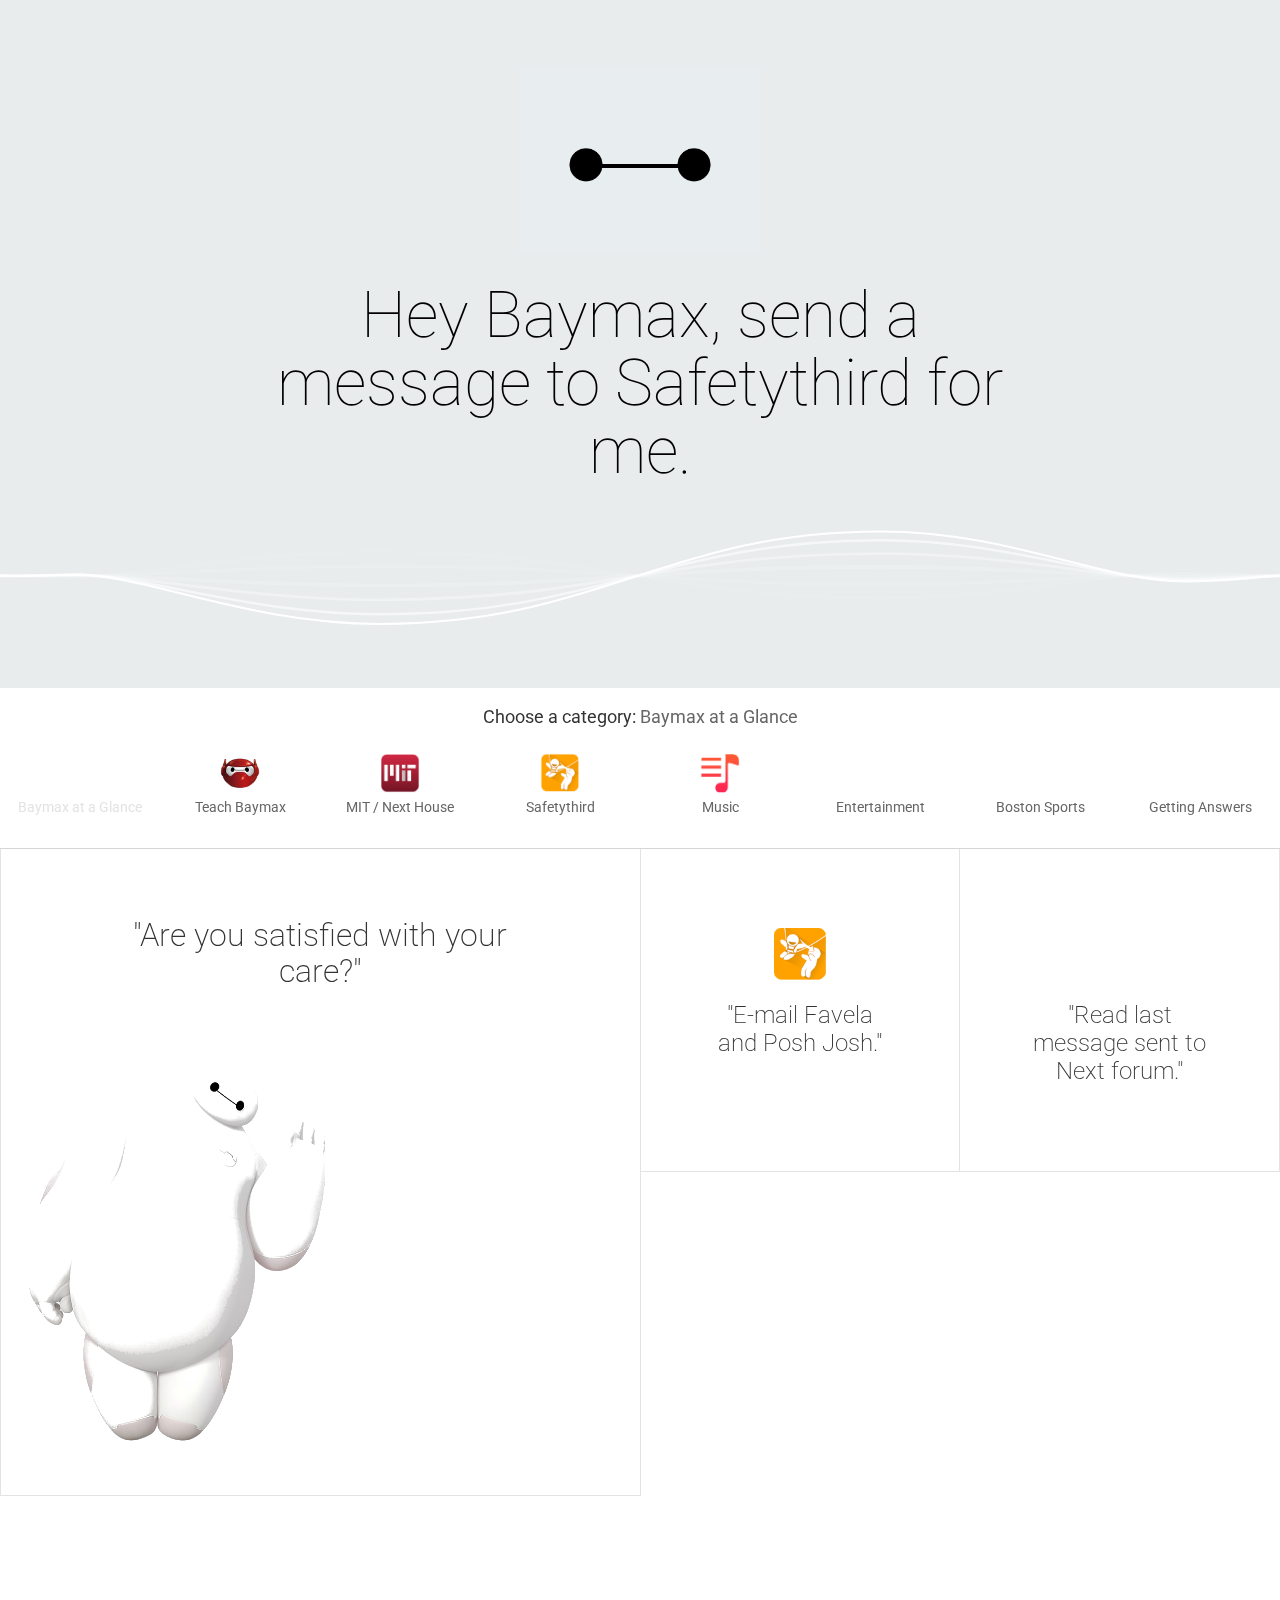
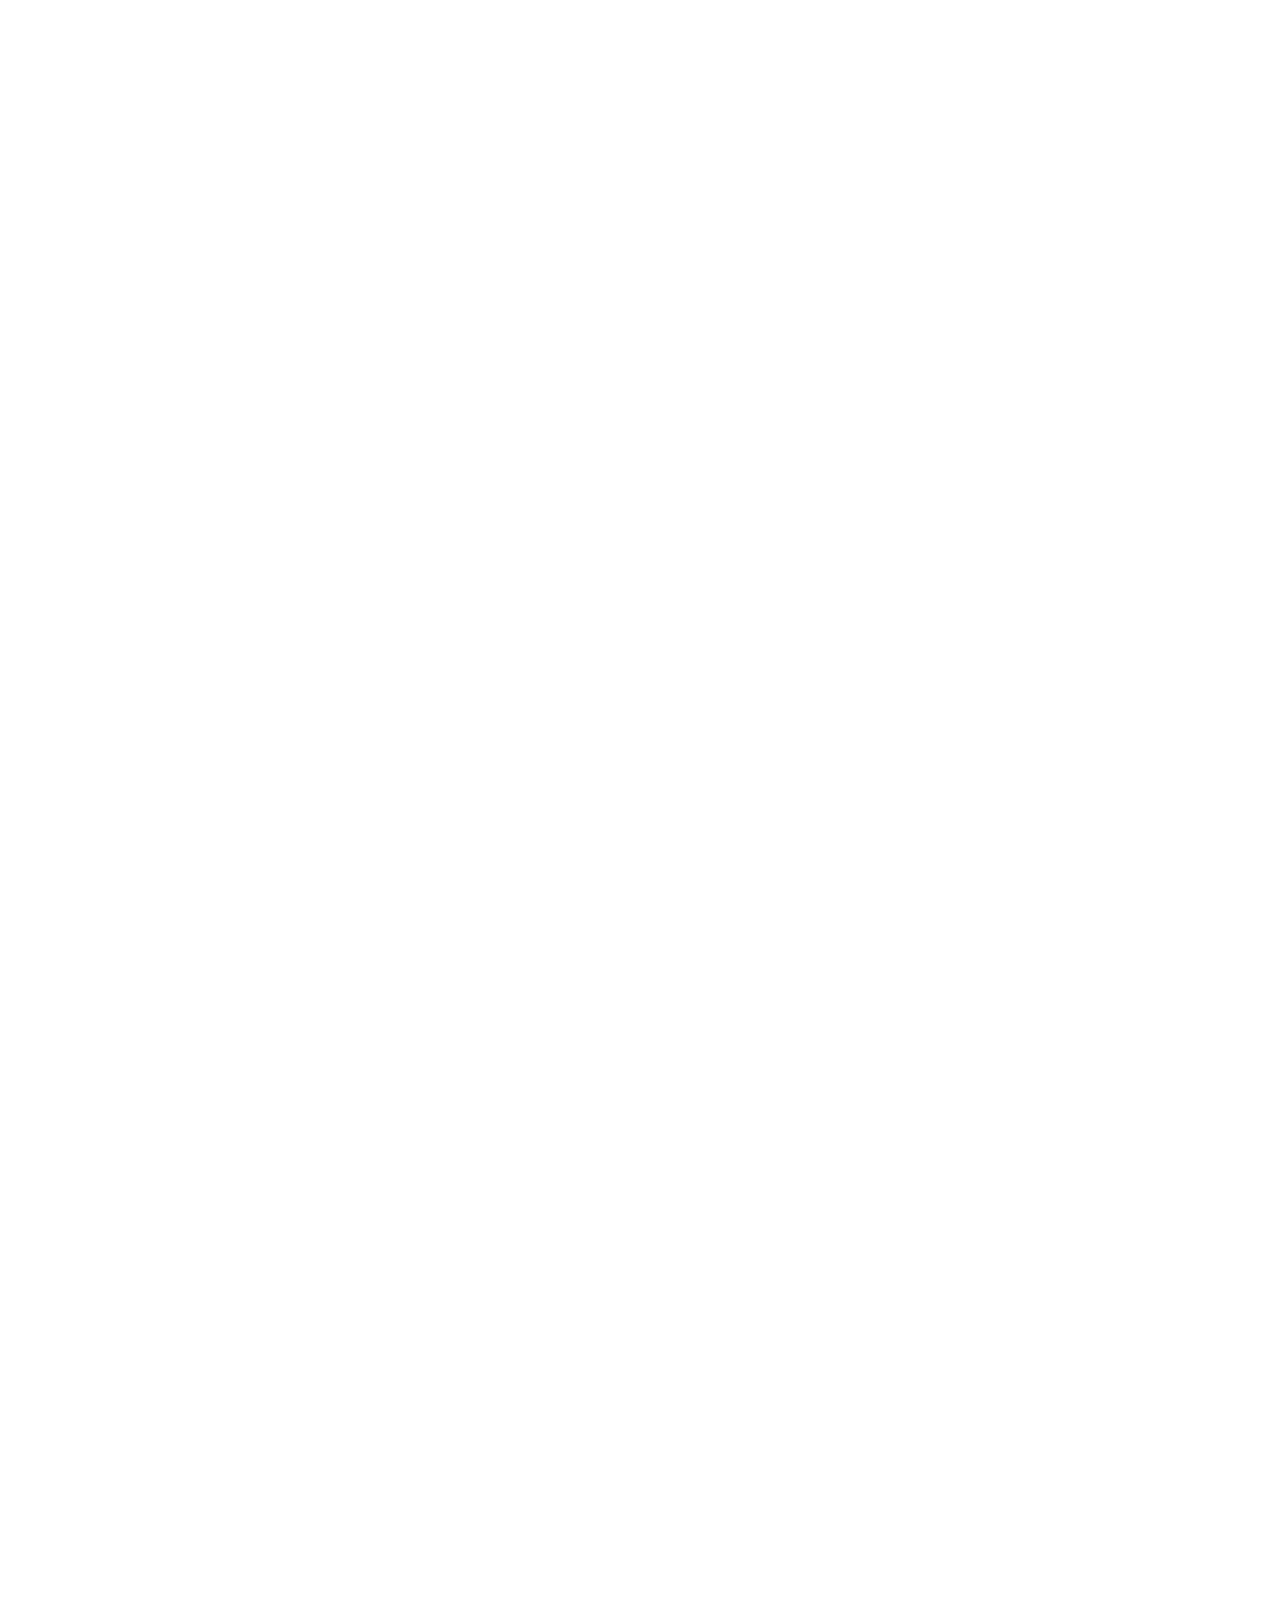
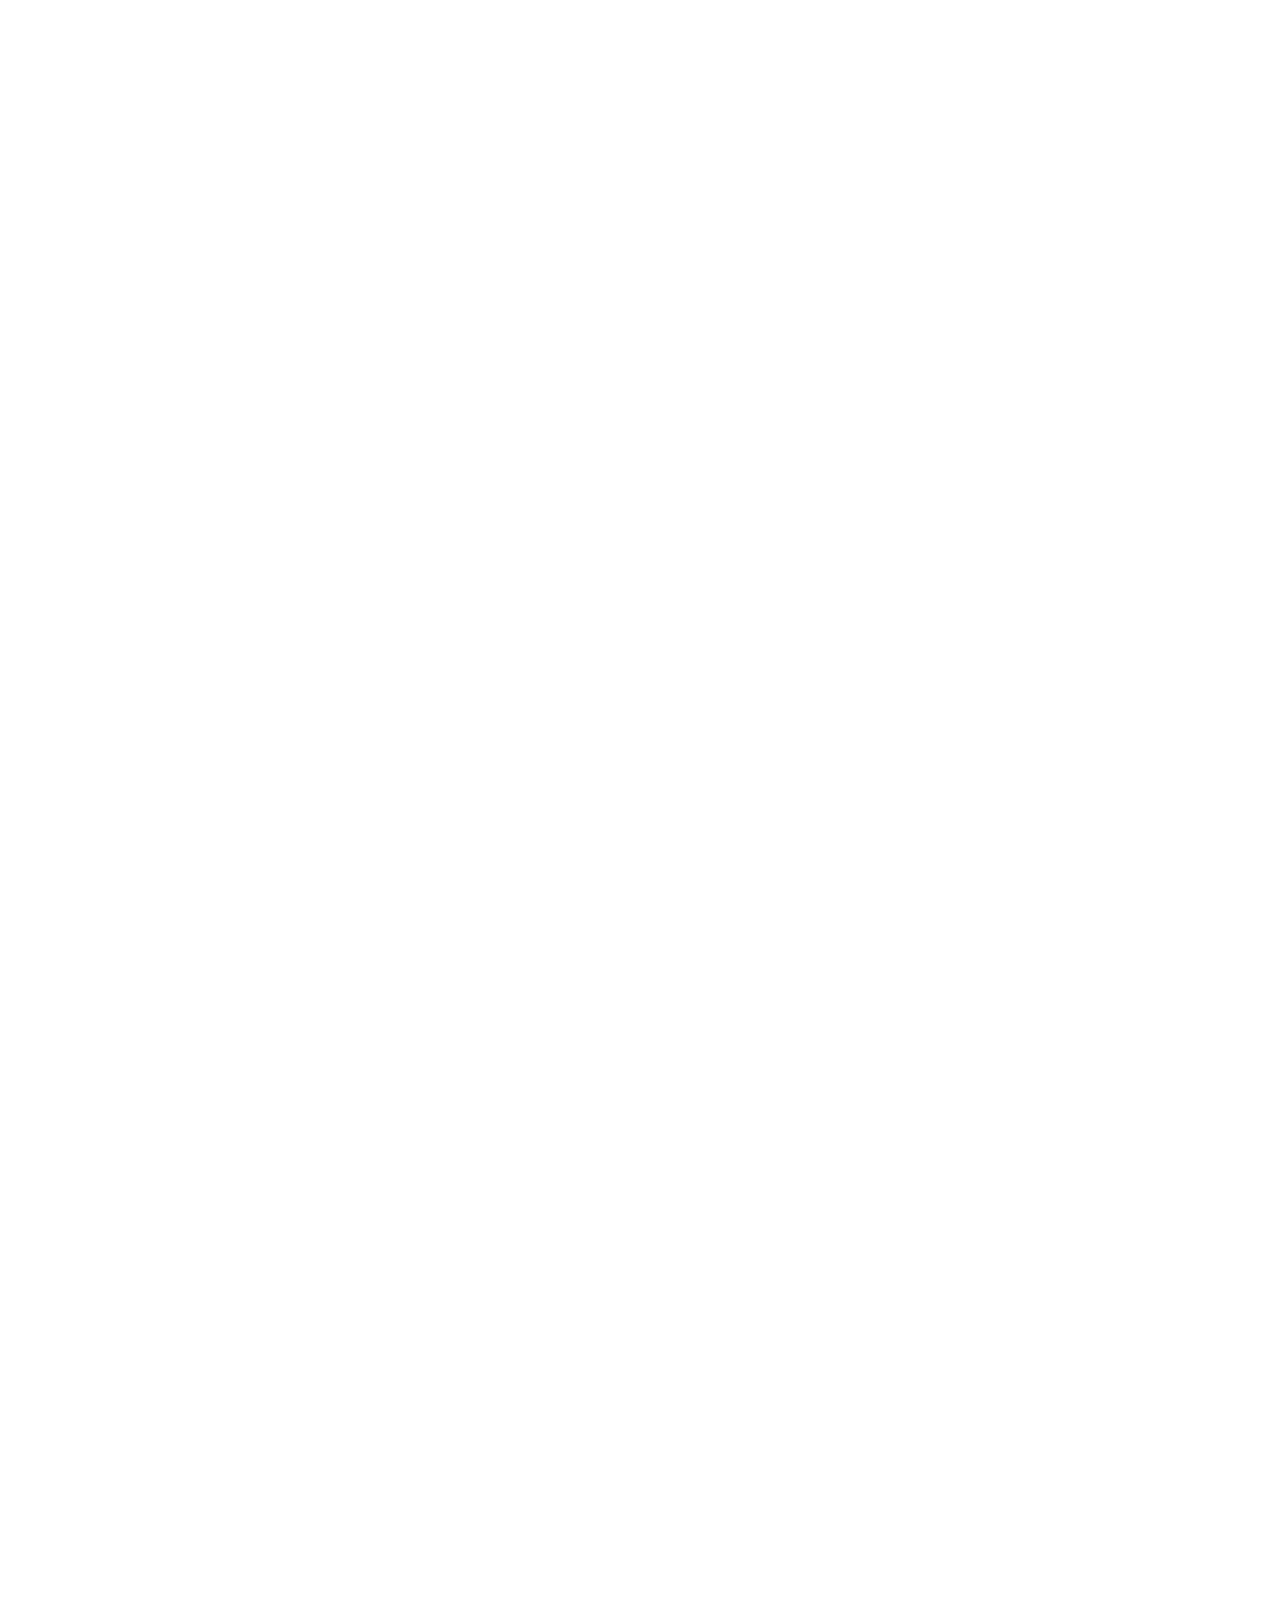
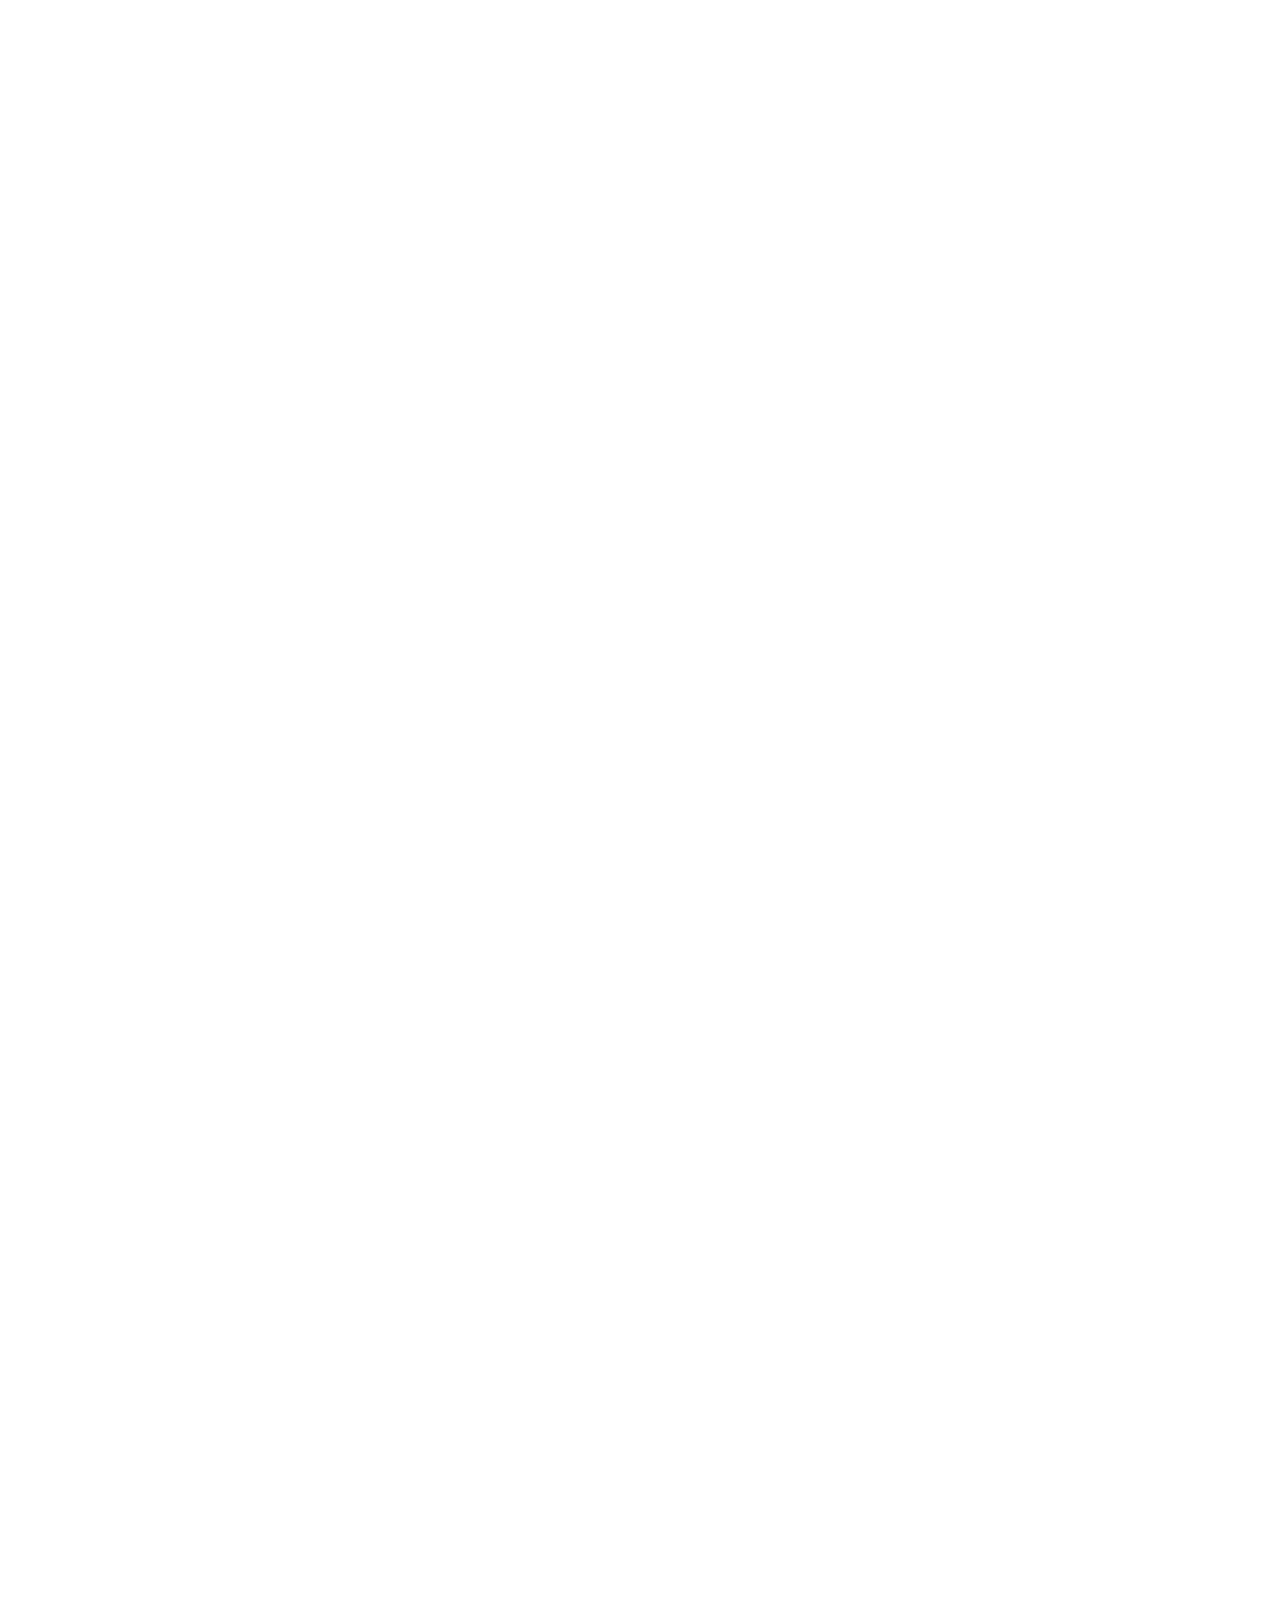
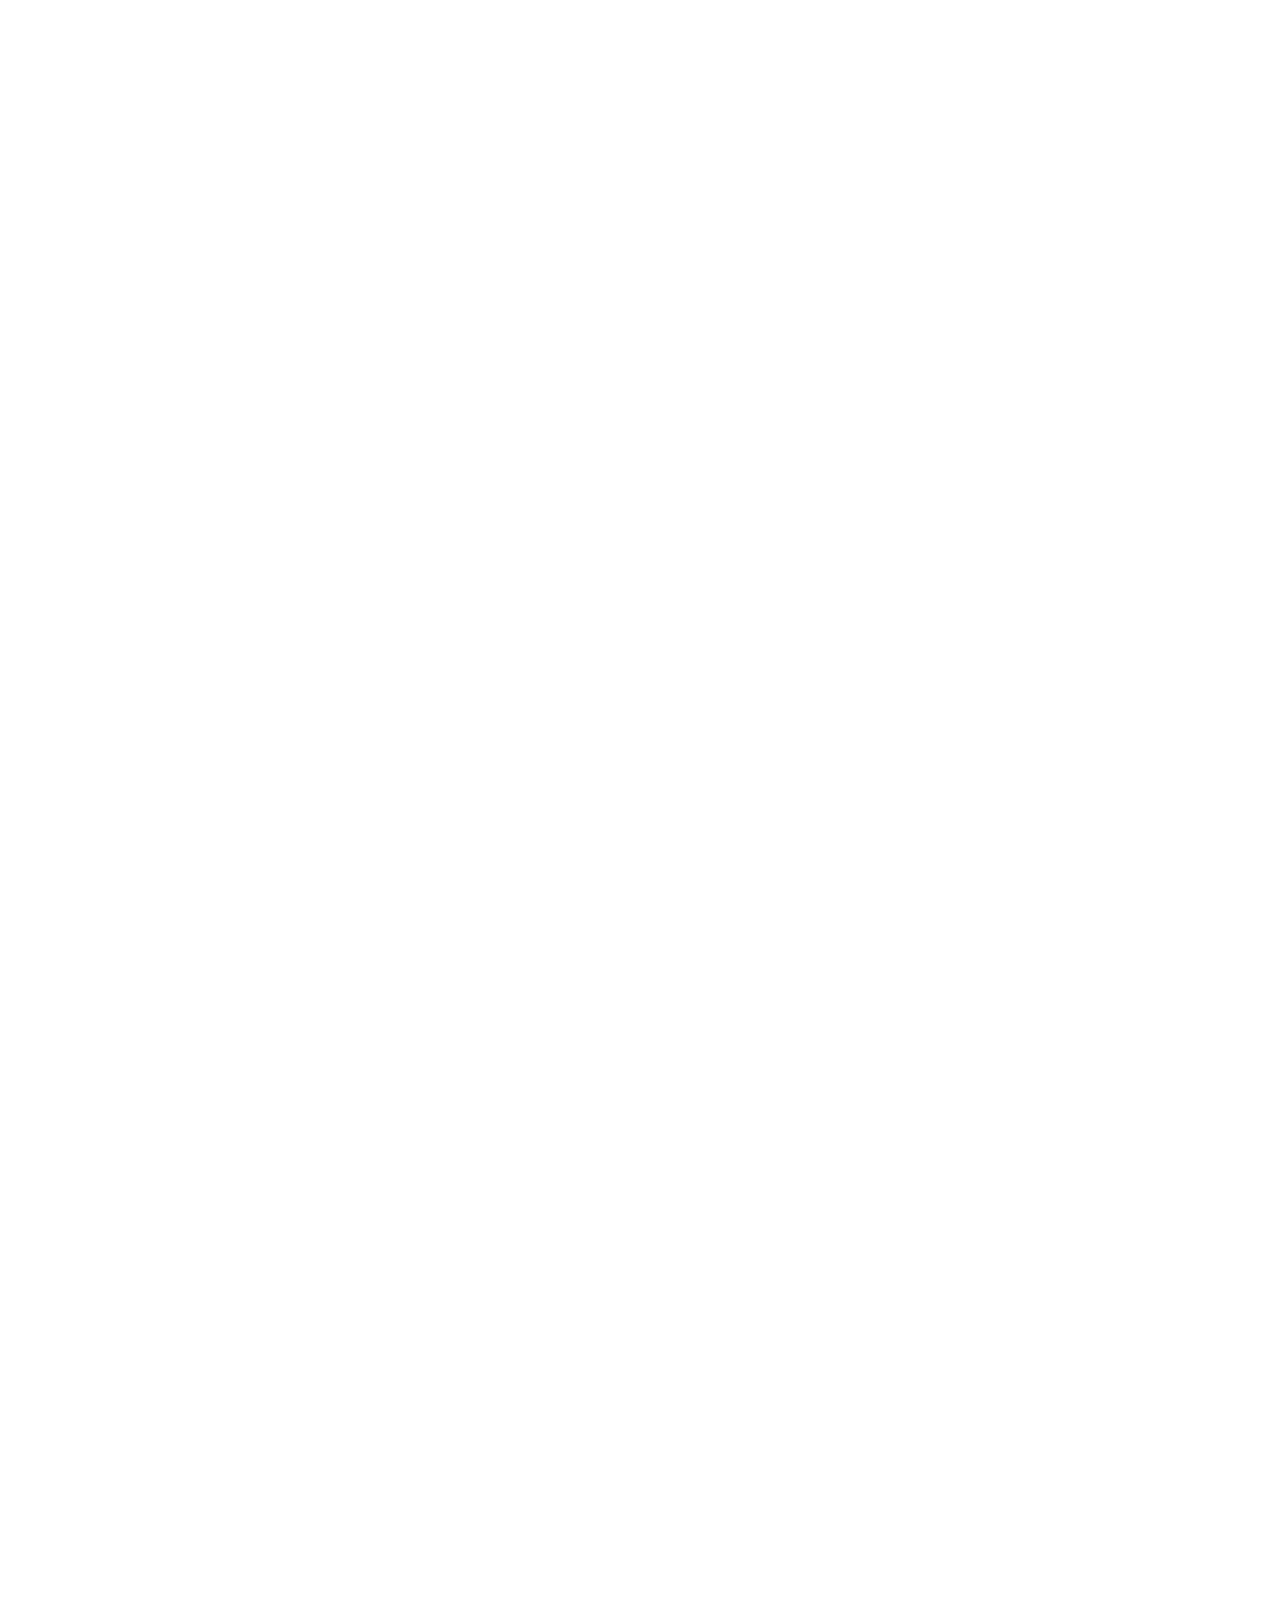
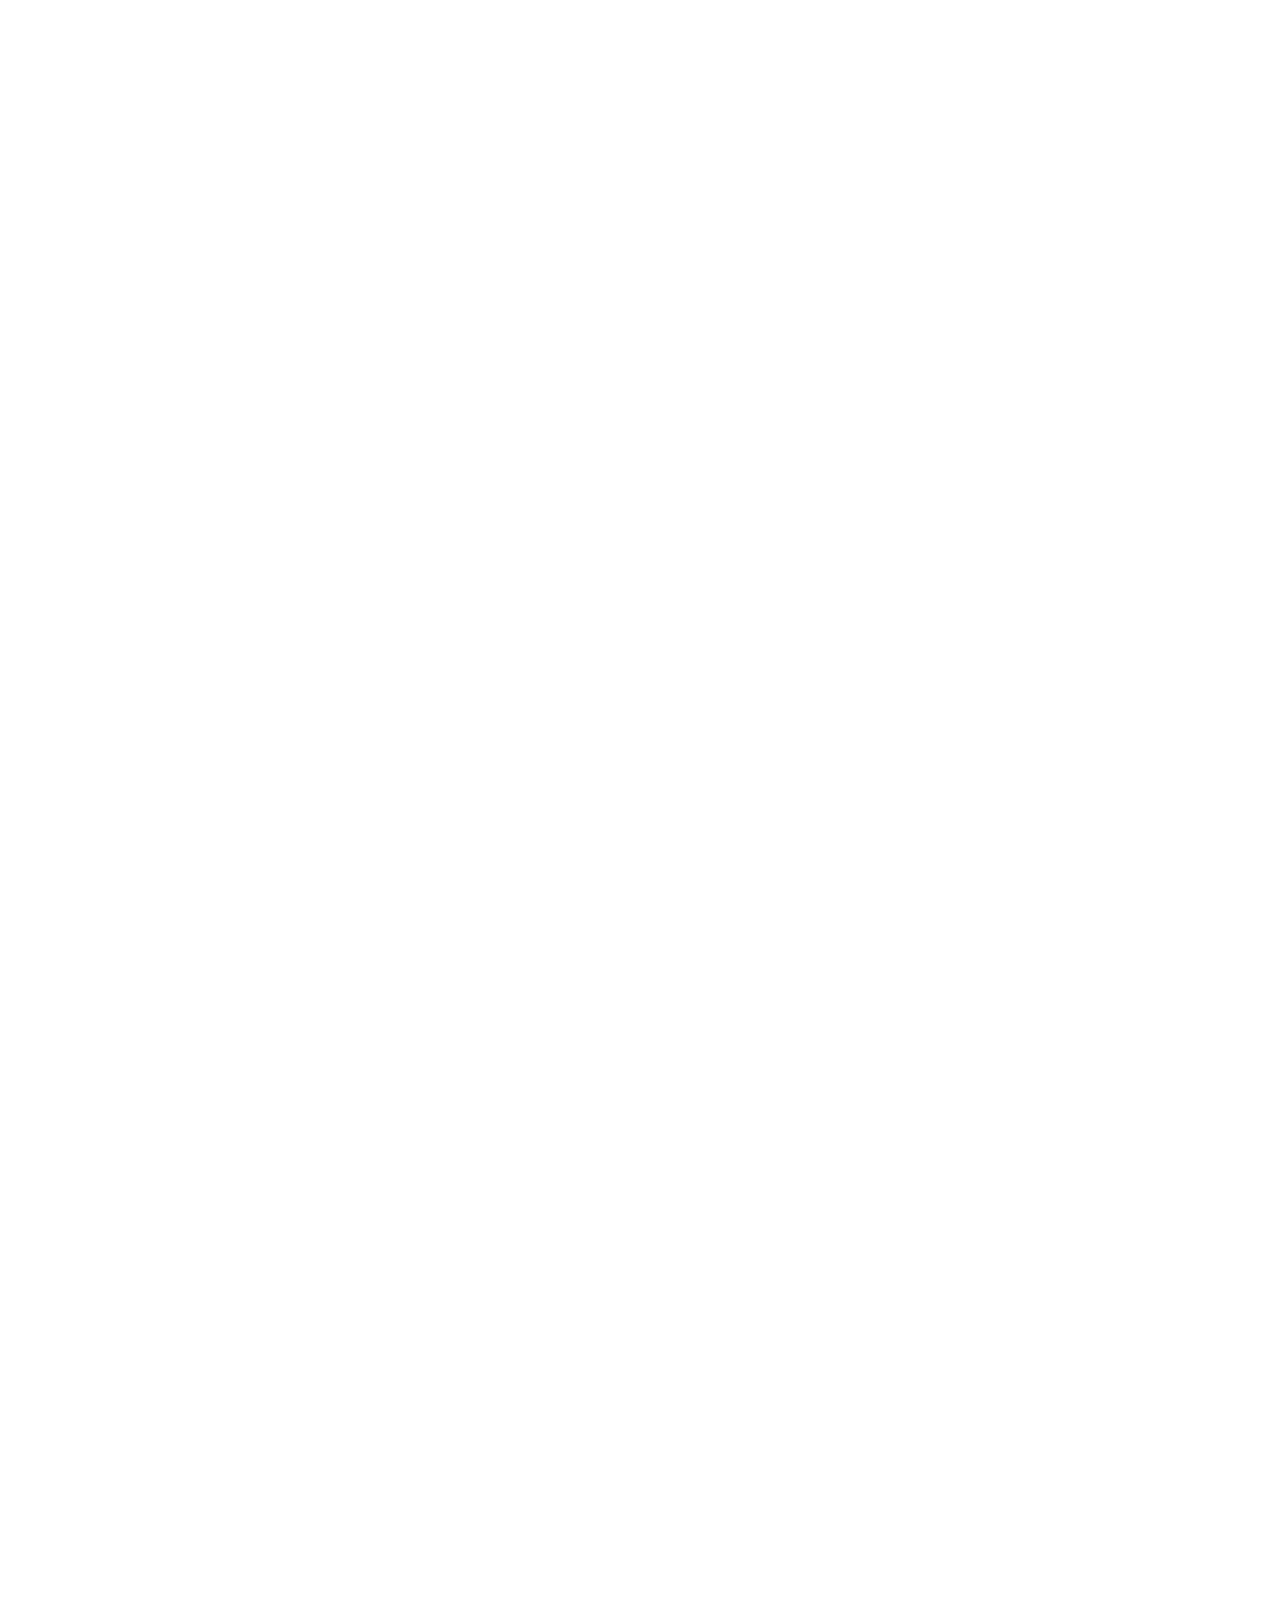
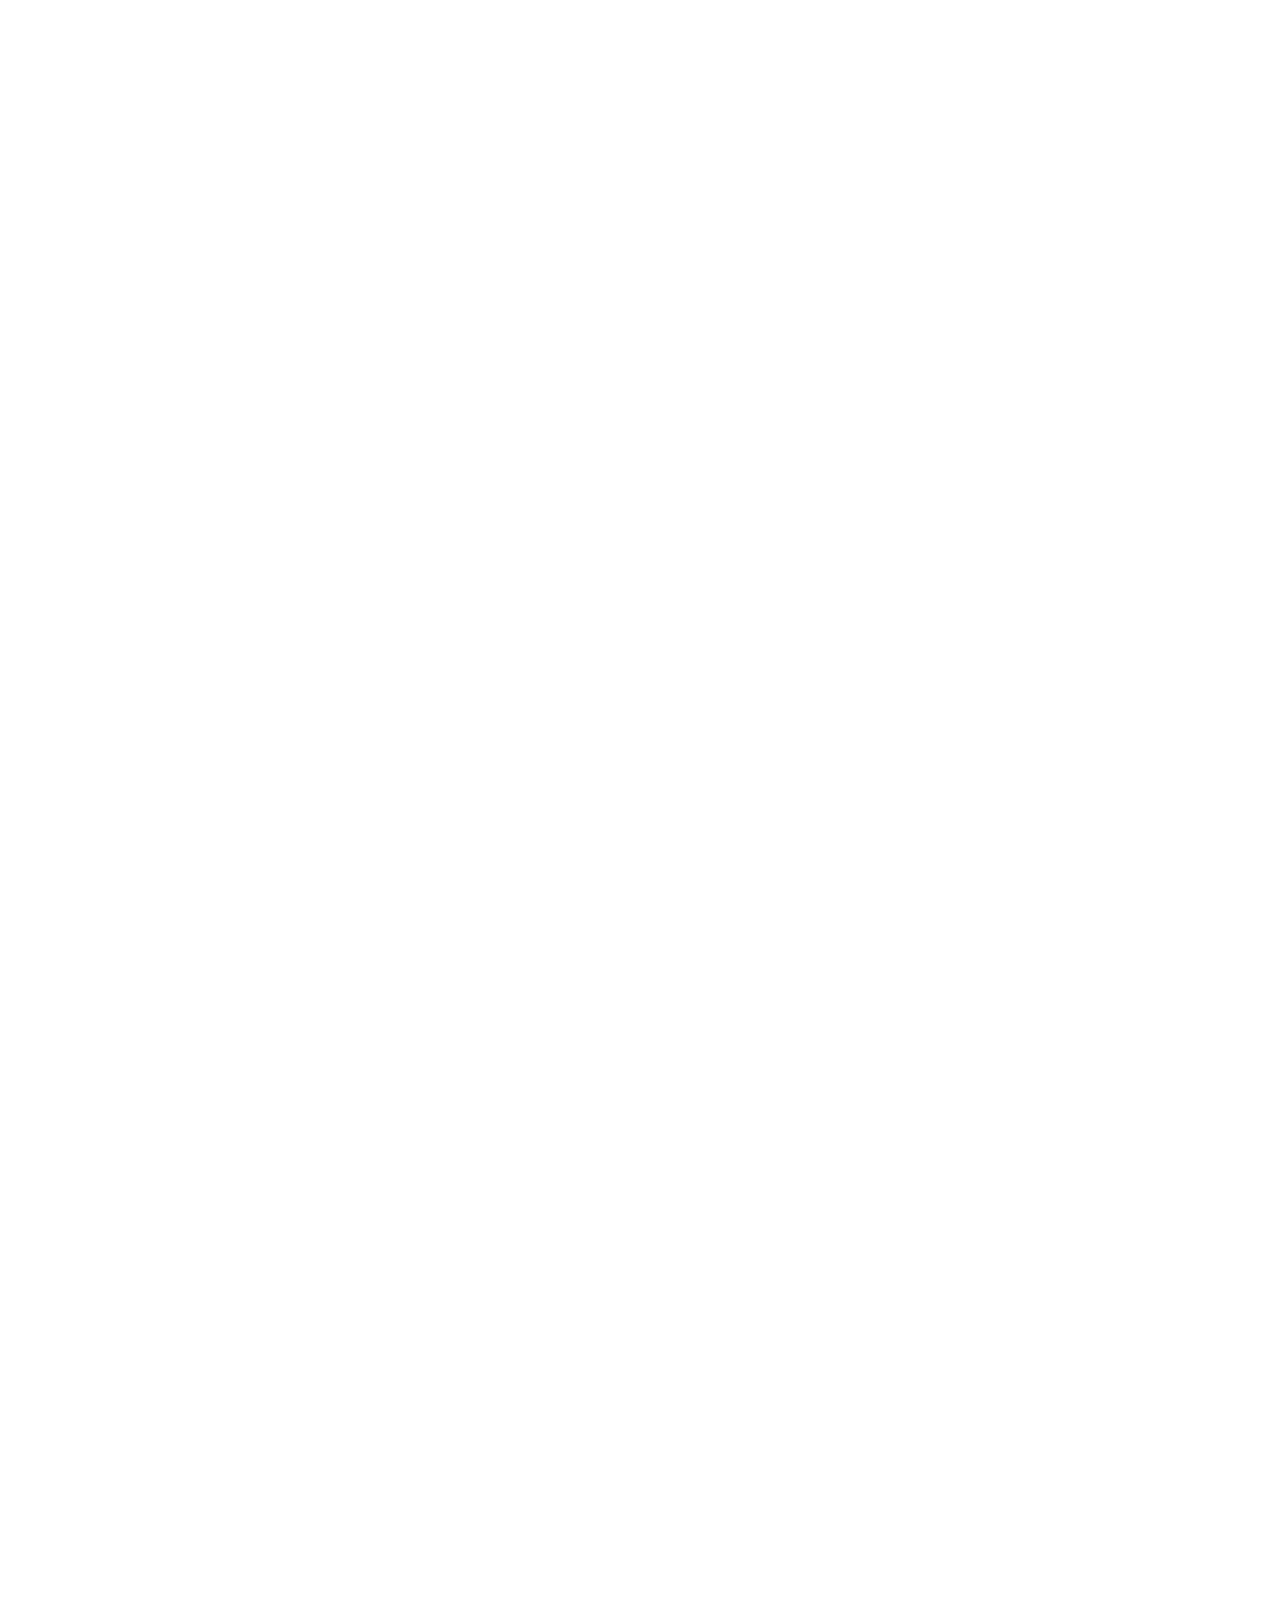
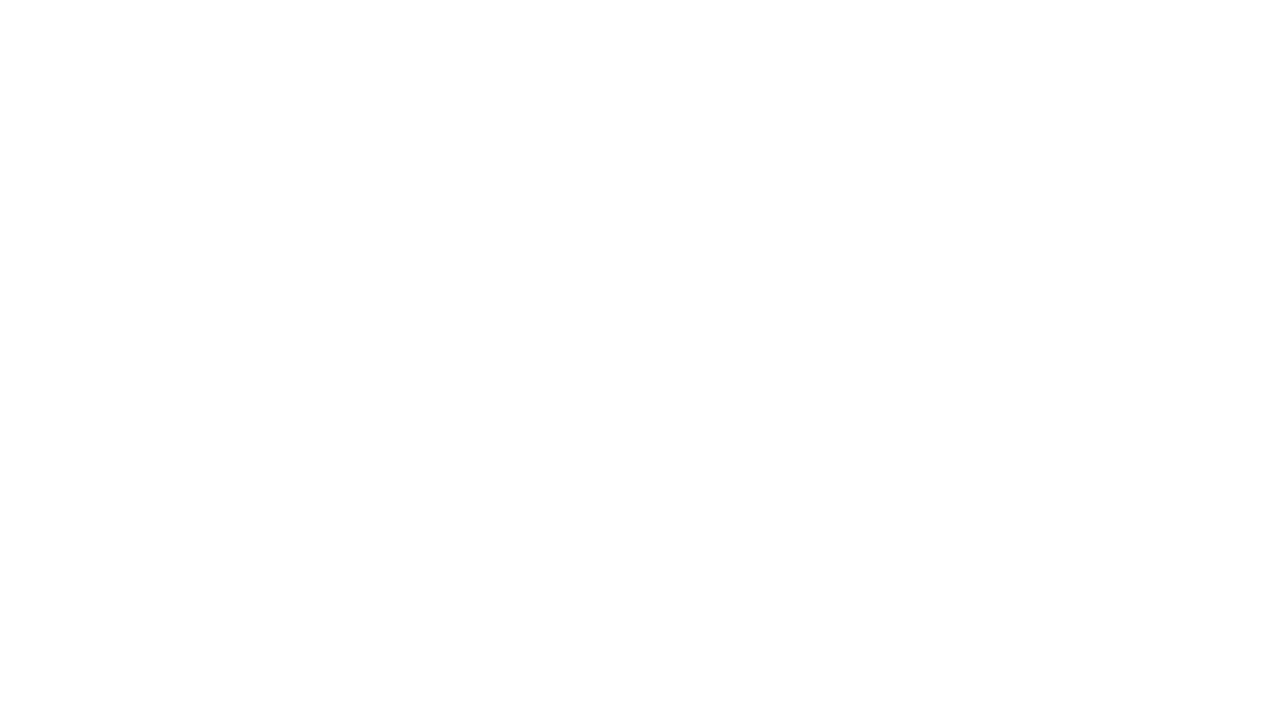
==== commit e1fa0785: "documentation page styling" ====
--- a/docs/index.html
+++ b/docs/index.html
@@ -39,7 +39,7 @@
 	</div>
 
 	<figure class="hero-waveform image_b_hero_waveform"></figure>
-	<figure class="hero-img image_b_hero"></figure>
+<!--	<figure class="hero-img image_b_hero"></figure> -->
 </header>
 
 <div class="categorynav-wrapper open" aria-hidden="true" role="presentation">
@@ -124,7 +124,7 @@
 	<div class="tile half column large-12 small-12 shuffle-playlist">
 	<div class="content-boundary">
 		<figure class="hero-img image_baymax_shuffle_playlist"></figure>
-		<p class="phrase">"Play karaoke for 'Defying Gravity'. Show lyrics on Infolounge."</p>
+		<p class="phrase">"Play karaoke for 'Defying Gravity'"</p>
 	</div>
 </div><!--half-->
 </div>
@@ -452,7 +452,6 @@
 	<div class="content-boundary">
 		<figure class="icon-tile image_baymax_mit"></figure>
 		<p class="phrase">"What is comforts serving tonight?"</p>
-		<figure class="waveform bleed image_b_waveform_quarter_1"></figure>
 	</div>
 </div>
 <!--quarter-->
@@ -505,9 +504,9 @@
 
 	<div class="tile half column large-12 small-12 pickup-dry-cleaning">
 		<div class="content-boundary">
-			<figure class="hero-img image_baymax_s3"></figure>
 			<p class="phrase">"Tell me about Posh Josh. What do you know about jfabi?"</p>
-			<p class="description">Baymax knows Safetythird nicknames and alisases.</p>
+			<p class="description">Baymax knows Safetythird nicknames and aliases.</p>
+			<figure class="bleed waveform image_b_waveform_half_2"></figure>
 		</div>
 	</div><!--half-->
 
@@ -590,21 +589,21 @@
 		<div class="tile quarter column large-12 small-12 baymax-play">
 		<div class="content-boundary">
 			<figure class="hero-img image_baymax_shuffle_playlist"></figure>
-			<p class="phrase">"Sing happy birthday for Awasi!"</p>
+			<p class="phrase">"Sing happy birthday for Akwasi!"</p>
 		</div>
 	</div><!--quarter-->
 
 	<div class="tile half column large-12 small-12 baymax-play">
 		<div class="content-boundary">
 			<figure class="hero-img image_baymax_shuffle_playlist"></figure>
-			<p class="phrase">"Sing 'Let it Go' in French!"</p>
+			<p class="phrase">"Sing 'Let it Go' to us in French!"</p>
 		</div>
 	</div><!--half-->
 
 	<div class="tile half column large-12 small-12 baymax-play">
 		<div class="content-boundary">
 			<figure class="hero-img image_baymax_shuffle_playlist"></figure>
-			<p class="phrase">"Play karaoke for Don't Stop Believin' "</p>
+			<p class="phrase">"Play karaoke for Don't Stop Believin'. Show lyrics on Infolounge."</p>
 		</div>
 	</div><!--half-->
 
--- a/docs/styles/main.css
+++ b/docs/styles/main.css
@@ -2932,10 +2932,10 @@
 }
 .image_b_icon_hero_baymax {
     background-repeat: no-repeat;
-    background-size: 60px 62px;
-    height: 62px;
-    width: 60px;
-    background-image: url("https://s-media-cache-ak0.pinimg.com/236x/fd/68/38/fd683889fbc9e8d6d0563da8754be79a.jpg");
+    background-size: 80px 60px;
+    height: 60px;
+    width: 80px;
+    background-image: url("../images/baymax_eyes.gif");
     margin-left: auto;
     margin-right: auto
 }
@@ -2943,37 +2943,37 @@
 (min-resolution: 144dpi),
 (min-resolution: 144dppx) {
     .image_b_icon_hero_baymax {
-        background-image: url("https://s-media-cache-ak0.pinimg.com/236x/fd/68/38/fd683889fbc9e8d6d0563da8754be79a.jpg")
+        background-image: url("../images/baymax_eyes.gif")
     }
 }
 @media only screen and (max-width: 1068px) {
     .image_b_icon_hero_baymax {
-        background-size: 48px 48px;
-        height: 48px;
-        width: 48px;
-        background-image: url("https://s-media-cache-ak0.pinimg.com/236x/fd/68/38/fd683889fbc9e8d6d0563da8754be79a.jpg")
+        background-size: 60px 45px;
+        height: 45px;
+        width: 60px;
+        background-image: url("../images/baymax_eyes.gif")
     }
 }
 @media only screen and (max-width: 1068px) and (-webkit-min-device-pixel-ratio: 1.5),
 only screen and (max-width: 1068px) and (min-resolution: 144dpi),
 only screen and (max-width: 1068px) and (min-resolution: 144dppx) {
     .image_b_icon_hero_baymax {
-        background-image: url("https://s-media-cache-ak0.pinimg.com/236x/fd/68/38/fd683889fbc9e8d6d0563da8754be79a.jpg")
+        background-image: url("../images/baymax_eyes.gif")
     }
 }
 @media only screen and (max-width: 735px) and (max-device-width: 768px) {
     .image_b_icon_hero_baymax {
-        background-size: 66px 66px;
-        height: 66px;
-        width: 66px;
-        background-image: url("https://s-media-cache-ak0.pinimg.com/236x/fd/68/38/fd683889fbc9e8d6d0563da8754be79a.jpg")
+        background-size: 80px 60px;
+        height: 60px;
+        width: 80px;
+        background-image: url("../images/baymax_eyes.gif")
     }
 }
 @media only screen and (max-width: 735px) and (max-device-width: 768px) and (-webkit-min-device-pixel-ratio: 1.5),
 only screen and (max-width: 735px) and (max-device-width: 768px) and (min-resolution: 144dpi),
 only screen and (max-width: 735px) and (max-device-width: 768px) and (min-resolution: 144dppx) {
     .image_b_icon_hero_baymax {
-        background-image: url("https://s-media-cache-ak0.pinimg.com/236x/fd/68/38/fd683889fbc9e8d6d0563da8754be79a.jpg")
+        background-image: url("../images/baymax_eyes.gif")
     }
 }
 .image_b_icon_tile_appstore {
@@ -4931,11 +4931,11 @@
 .section-hero {
     max-width: 100%;
     padding-top: 46px;
-    color: #fff;
+    color: #000;
     text-align: center;
     overflow: hidden;
     z-index: 1001;
-    background-color: #7d7d7d
+    background-color: rgba(232, 236, 237, 1);
 }
 html.oldie .section-hero {
     width: 1024px;
--- a/docs/styles/baymax_b.css
+++ b/docs/styles/baymax_b.css
@@ -2932,10 +2932,10 @@
 }
 .image_b_icon_hero_baymax {
     background-repeat: no-repeat;
-    background-size: 200px 200px;
-    height: 200px;
-    width: 200px;
-    background-image: url("../images/hero_baymax_square.png");
+    background-size: 240px 180px;
+    height: 180px;
+    width: 240px;
+    background-image: url("../images/baymax_eyes.gif");
     margin-left: auto;
     margin-right: auto
 }
@@ -2943,37 +2943,37 @@
 (min-resolution: 144dpi),
 (min-resolution: 144dppx) {
     .image_b_icon_hero_baymax {
-        background-image: url("../images/hero_baymax_square.png")
+        background-image: url("../images/baymax_eyes.gif")
     }
 }
 @media only screen and (max-width: 1068px) {
     .image_b_icon_hero_baymax {
-        background-size: 100px 100px;
-        height: 100px;
-        width: 100px;
-        background-image: url("../images/hero_baymax_square.png")
+        background-size: 120px 90px;
+        height: 90px;
+        width: 120px;
+        background-image: url("../images/baymax_eyes.gif")
     }
 }
 @media only screen and (max-width: 1068px) and (-webkit-min-device-pixel-ratio: 1.5),
 only screen and (max-width: 1068px) and (min-resolution: 144dpi),
 only screen and (max-width: 1068px) and (min-resolution: 144dppx) {
     .image_b_icon_hero_baymax {
-        background-image: url("../images/hero_baymax_square.png")
+        background-image: url("../images/baymax_eyes.gif")
     }
 }
 @media only screen and (max-width: 735px) and (max-device-width: 768px) {
     .image_b_icon_hero_baymax {
-        background-size: 80px 80px;
-        height: 80px;
-        width: 80px;
-        background-image: url("../images/hero_baymax_square.png")
+        background-size: 100px 75px;
+        height: 75px;
+        width: 100px;
+        background-image: url("../images/baymax_eyes.gif")
     }
 }
 @media only screen and (max-width: 735px) and (max-device-width: 768px) and (-webkit-min-device-pixel-ratio: 1.5),
 only screen and (max-width: 735px) and (max-device-width: 768px) and (min-resolution: 144dpi),
 only screen and (max-width: 735px) and (max-device-width: 768px) and (min-resolution: 144dppx) {
     .image_b_icon_hero_baymax {
-        background-image: url("../images/hero_baymax_square.png")
+        background-image: url("../images/baymax_eyes.gif")
     }
 }
 .image_b_icon_tile_appstore {
@@ -4936,11 +4936,11 @@
 .section-hero {
     max-width: 100%;
     padding-top: 46px;
-    color: #fff;
+    color: #000;
     text-align: center;
     overflow: hidden;
     z-index: 1001;
-    background-color: #7d7d7d
+    background-color: rgb(232, 236, 237, 1);
 }
 html.oldie .section-hero {
     width: 1024px;
@@ -5636,7 +5636,7 @@
 .categorynav-wrapper.locked ~ .section-gridwrapper {
     -webkit-transform: none;
     -ms-transform: none;
-    transform: none
+    transform: none 
 }
 .no-ios8.touch .categorynav-wrapper {
     position: -webkit-sticky;
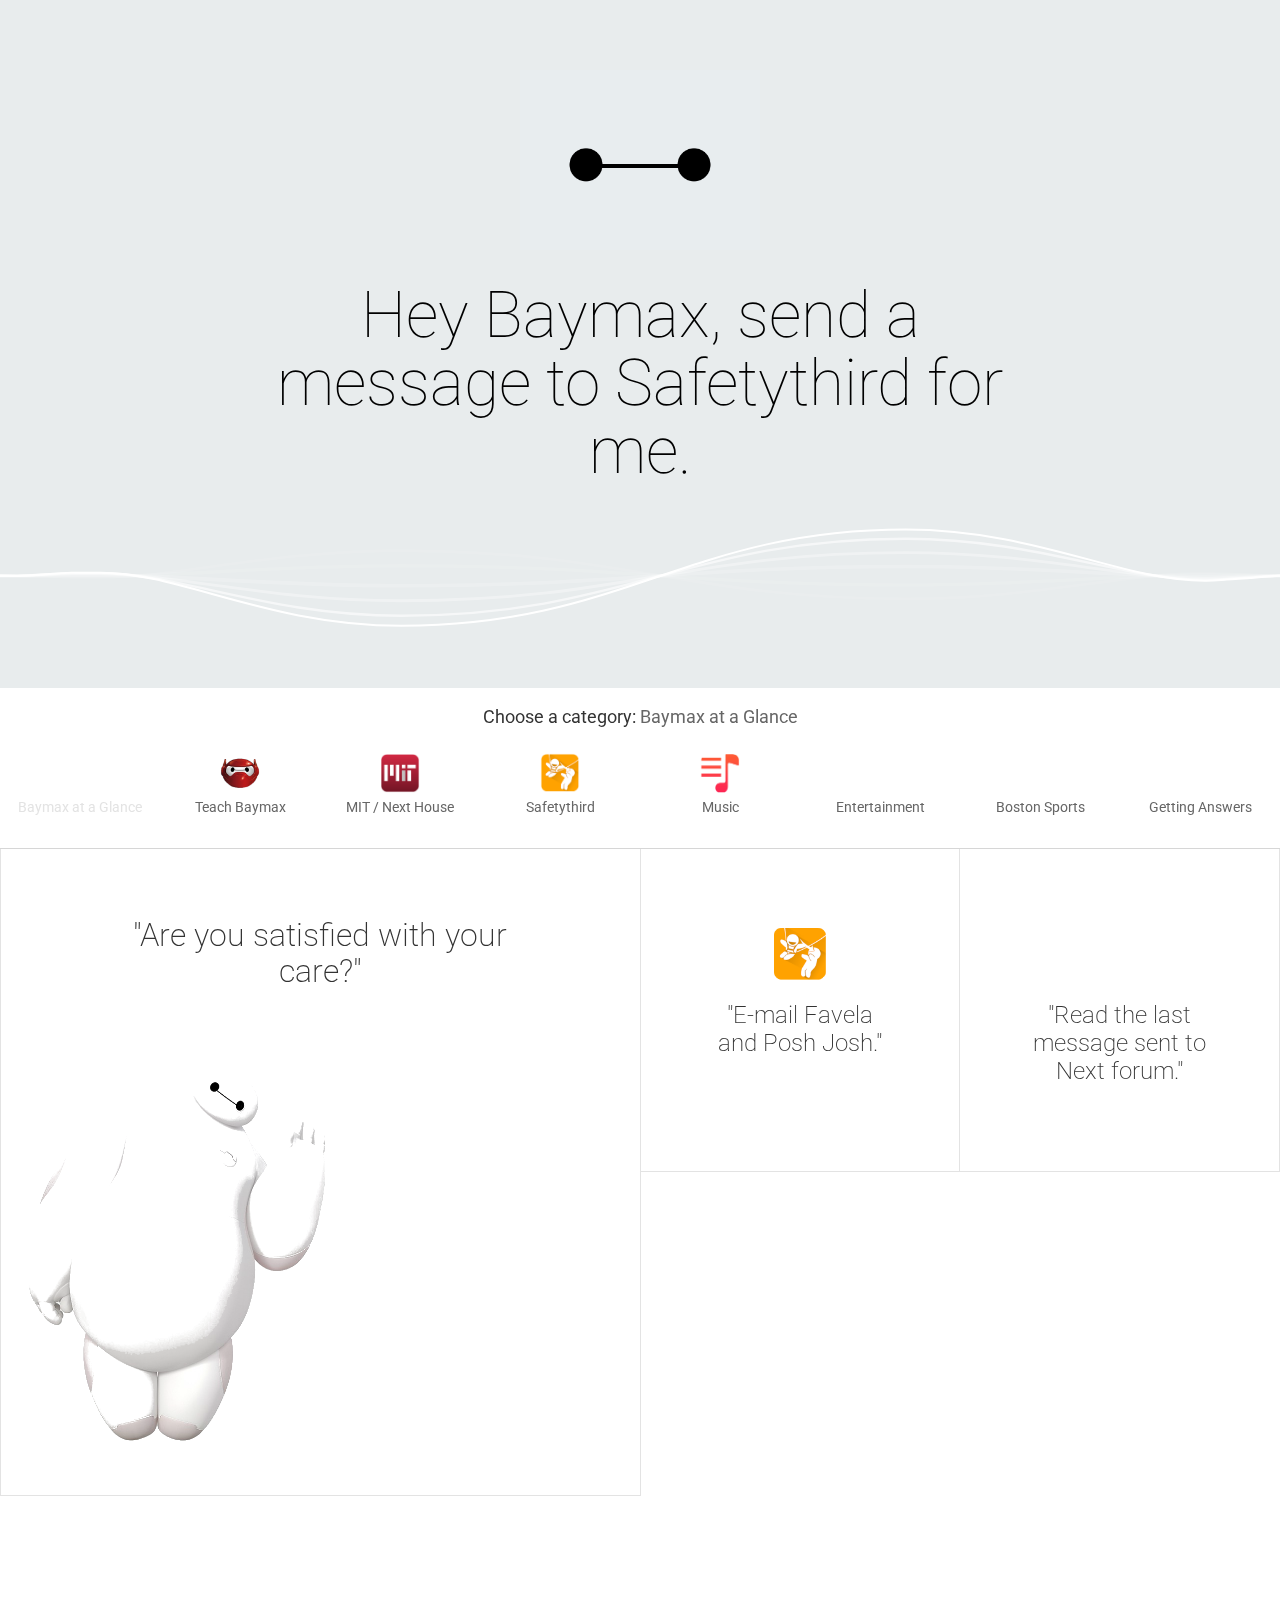
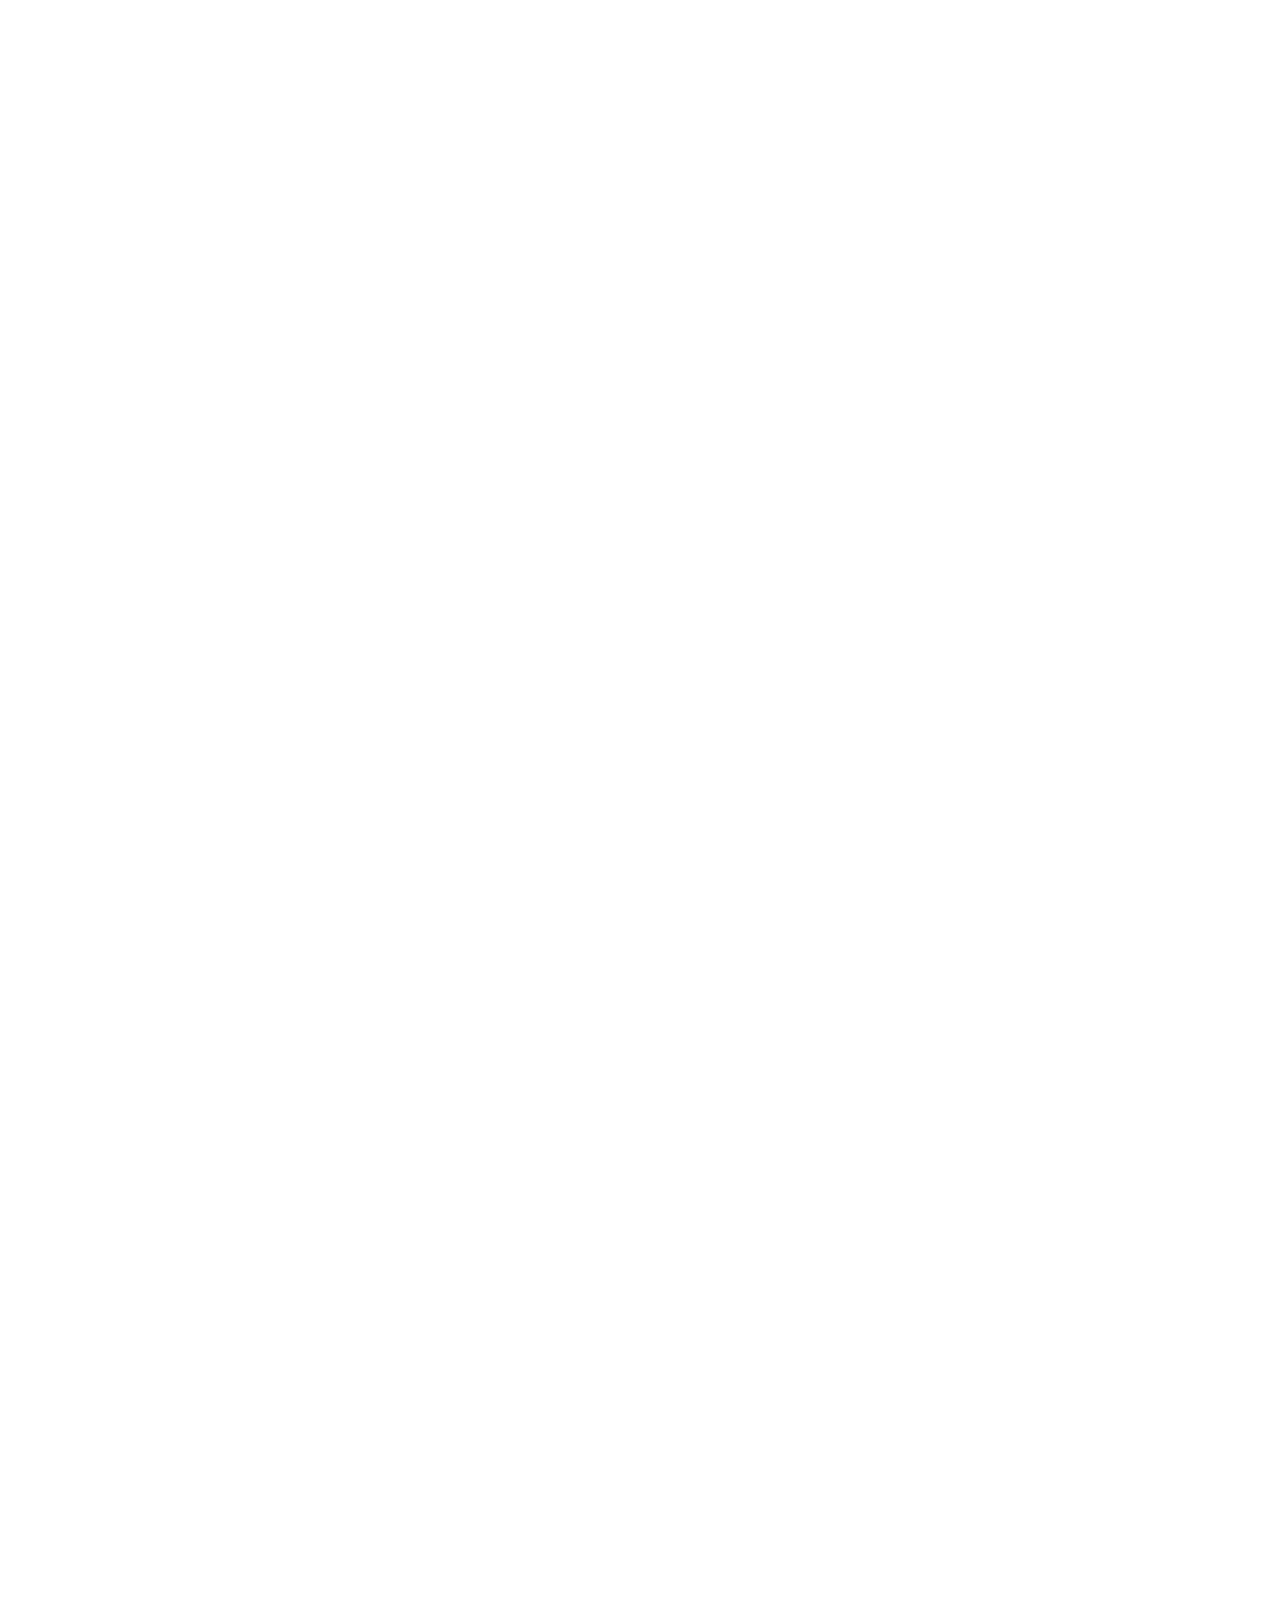
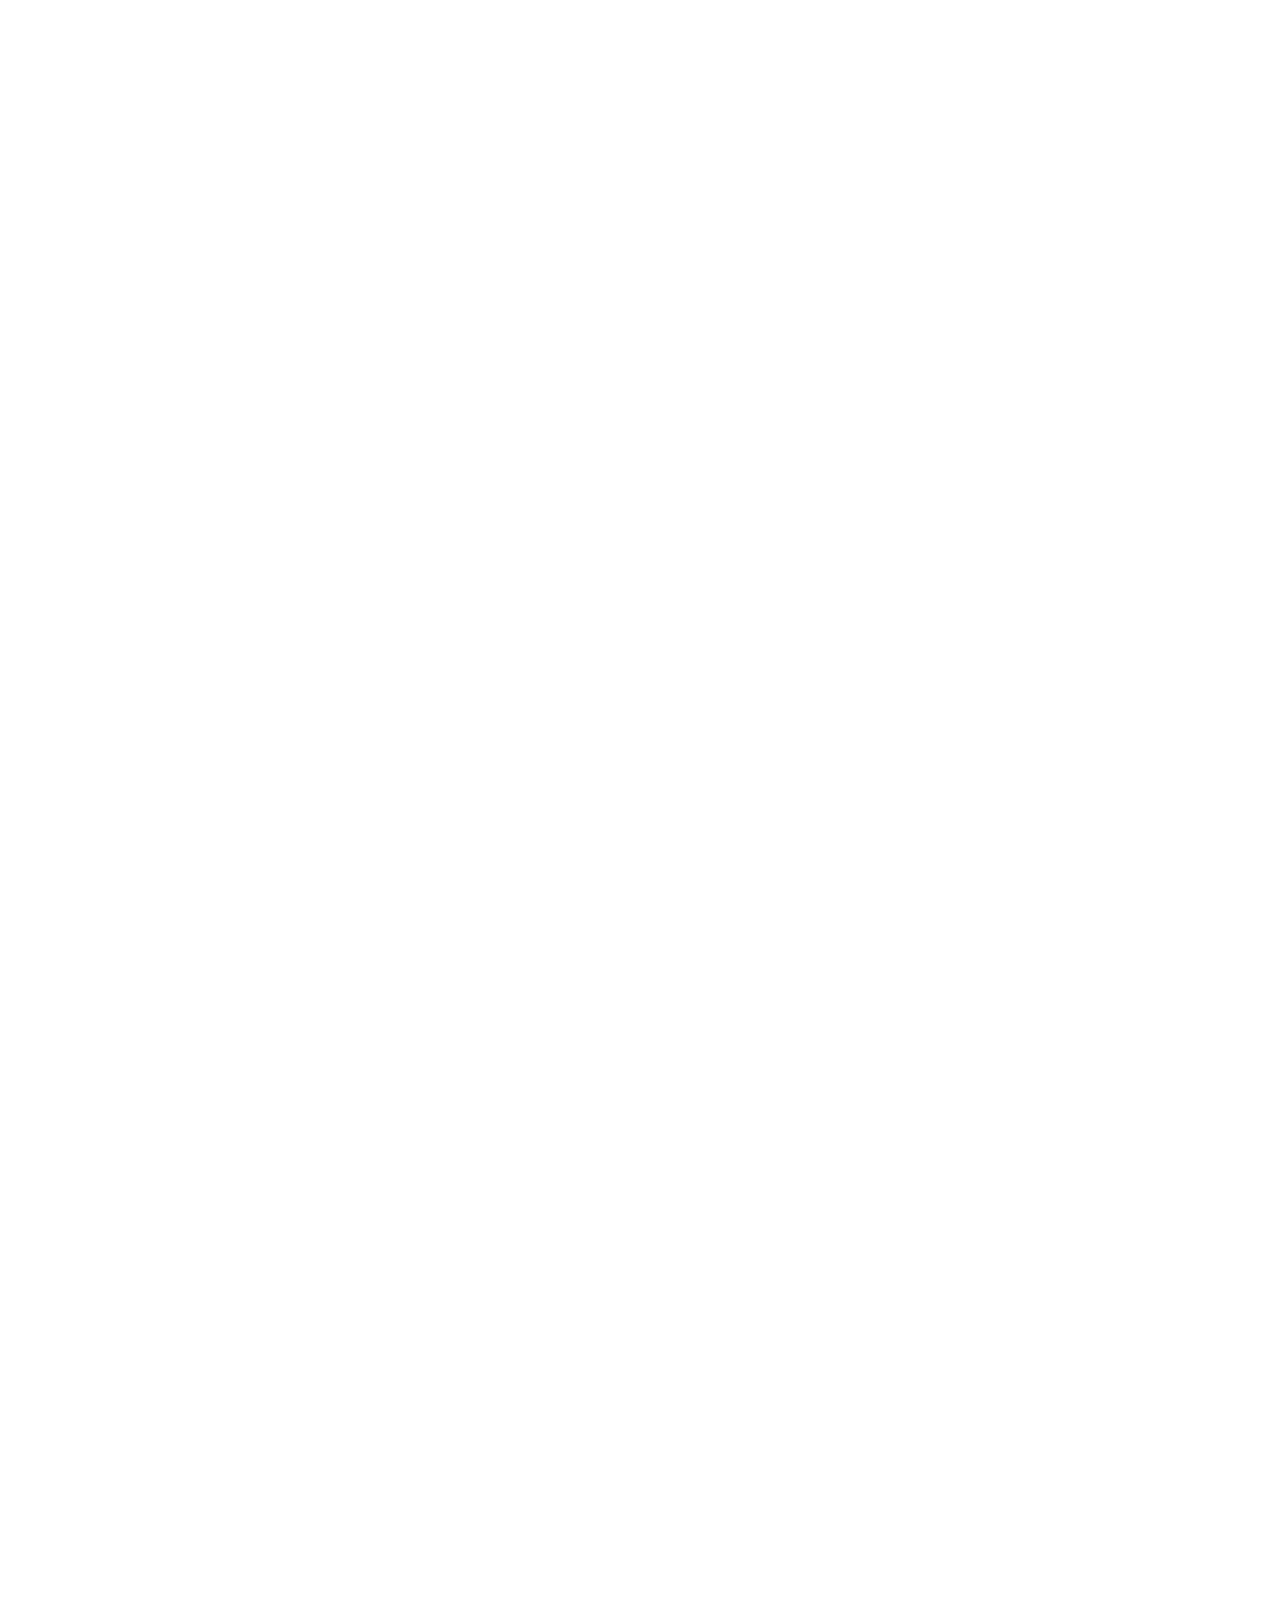
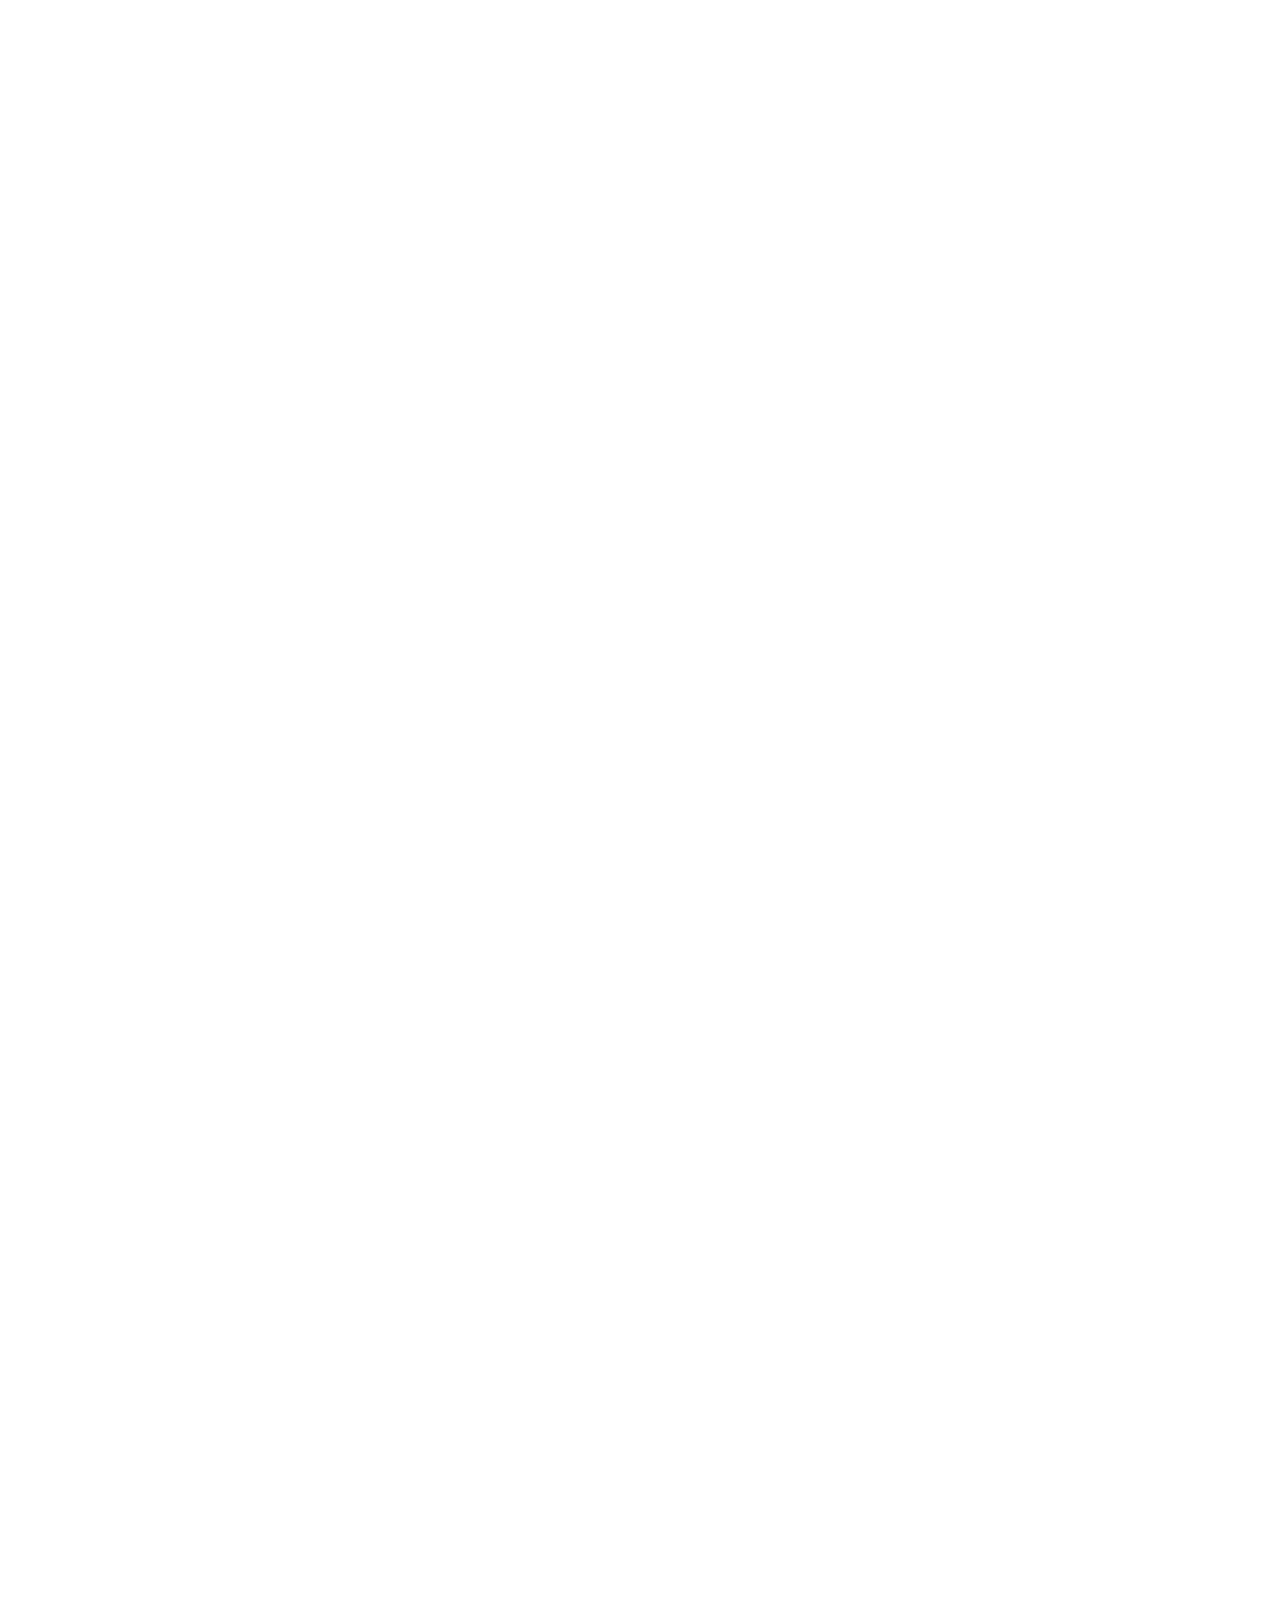
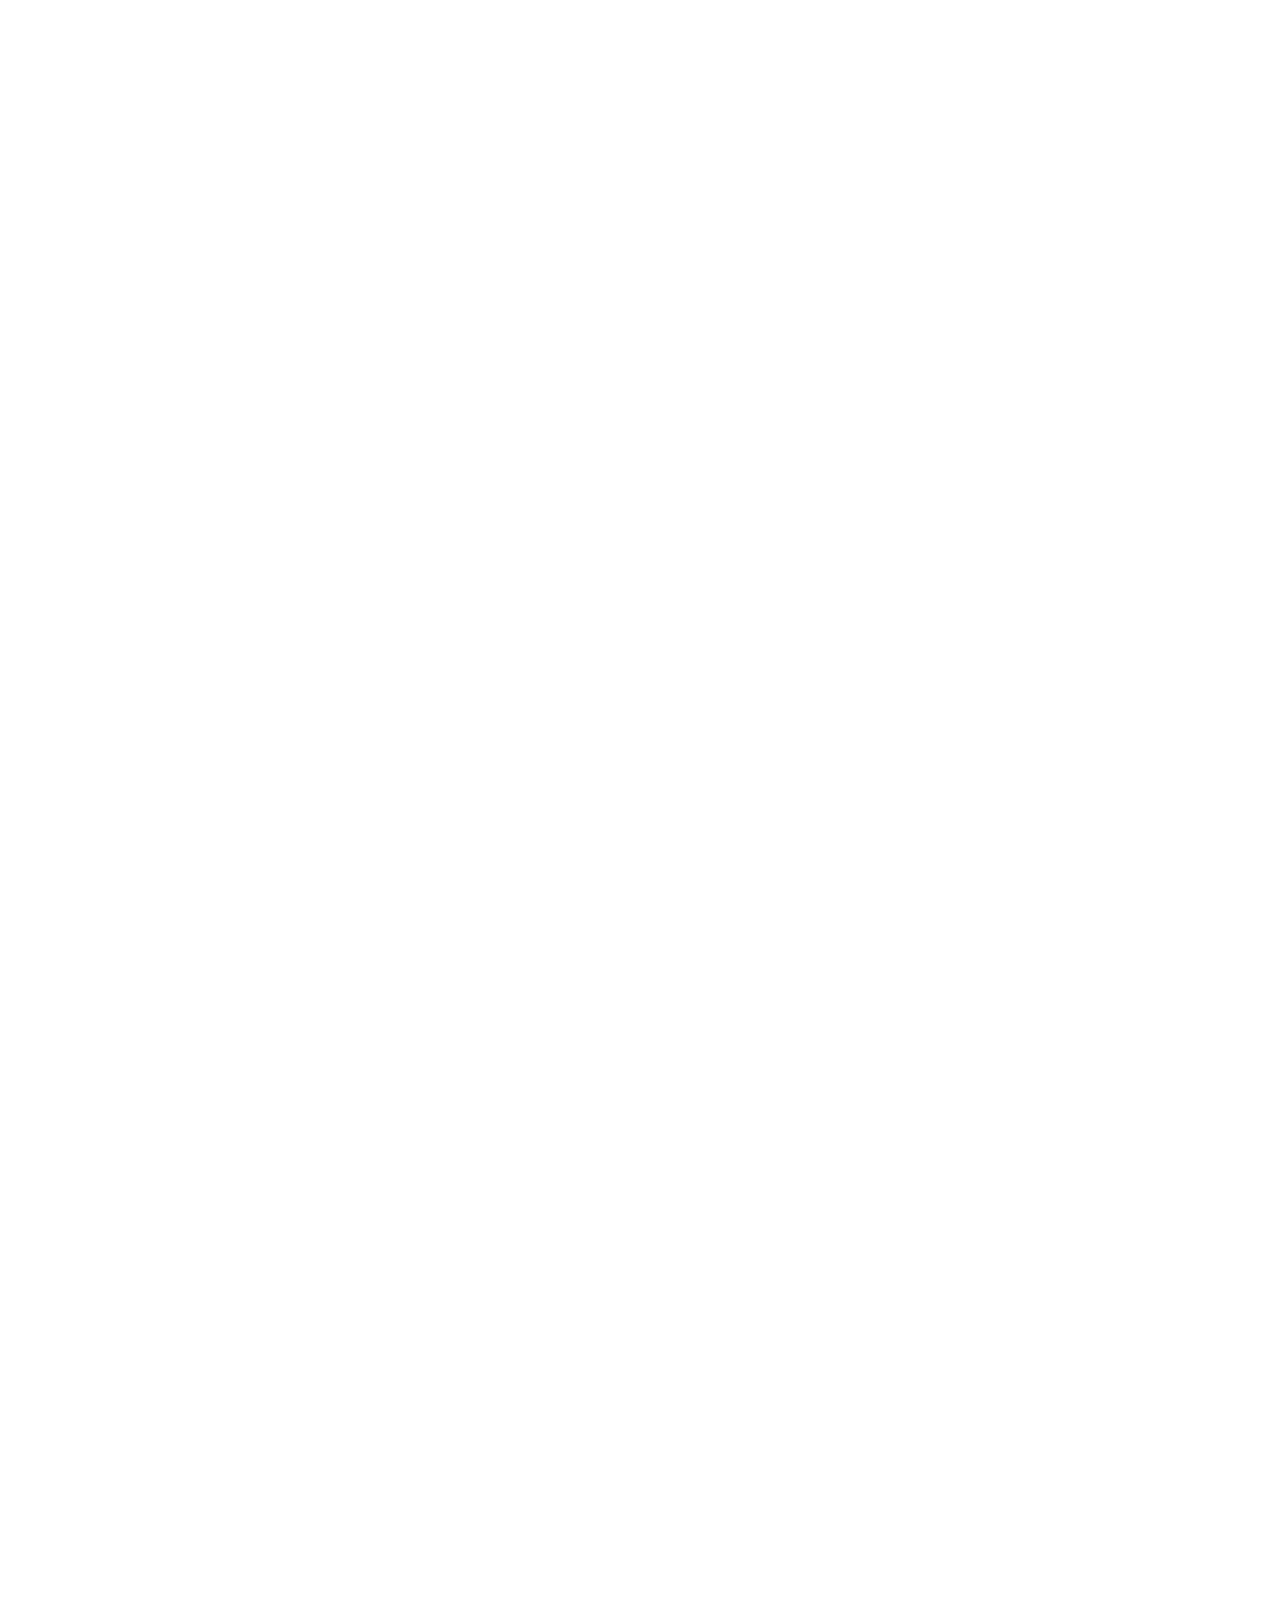
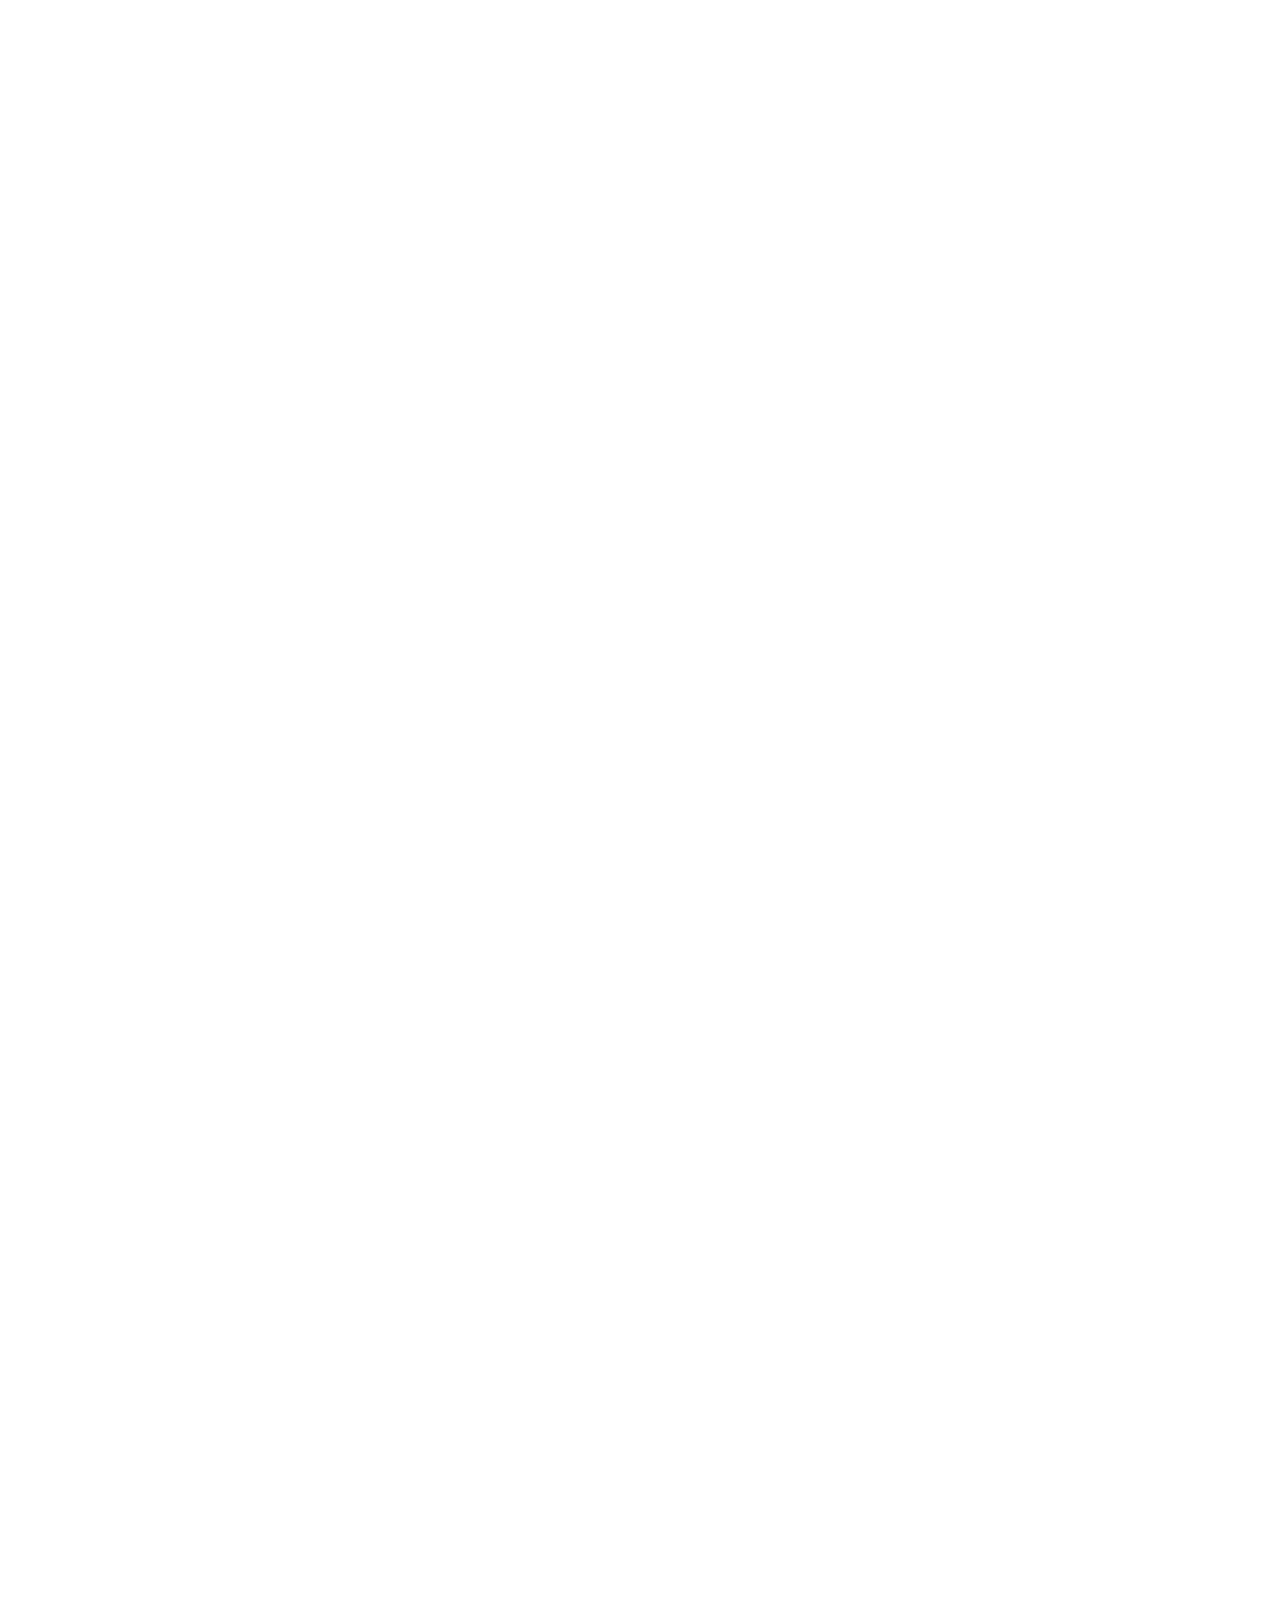
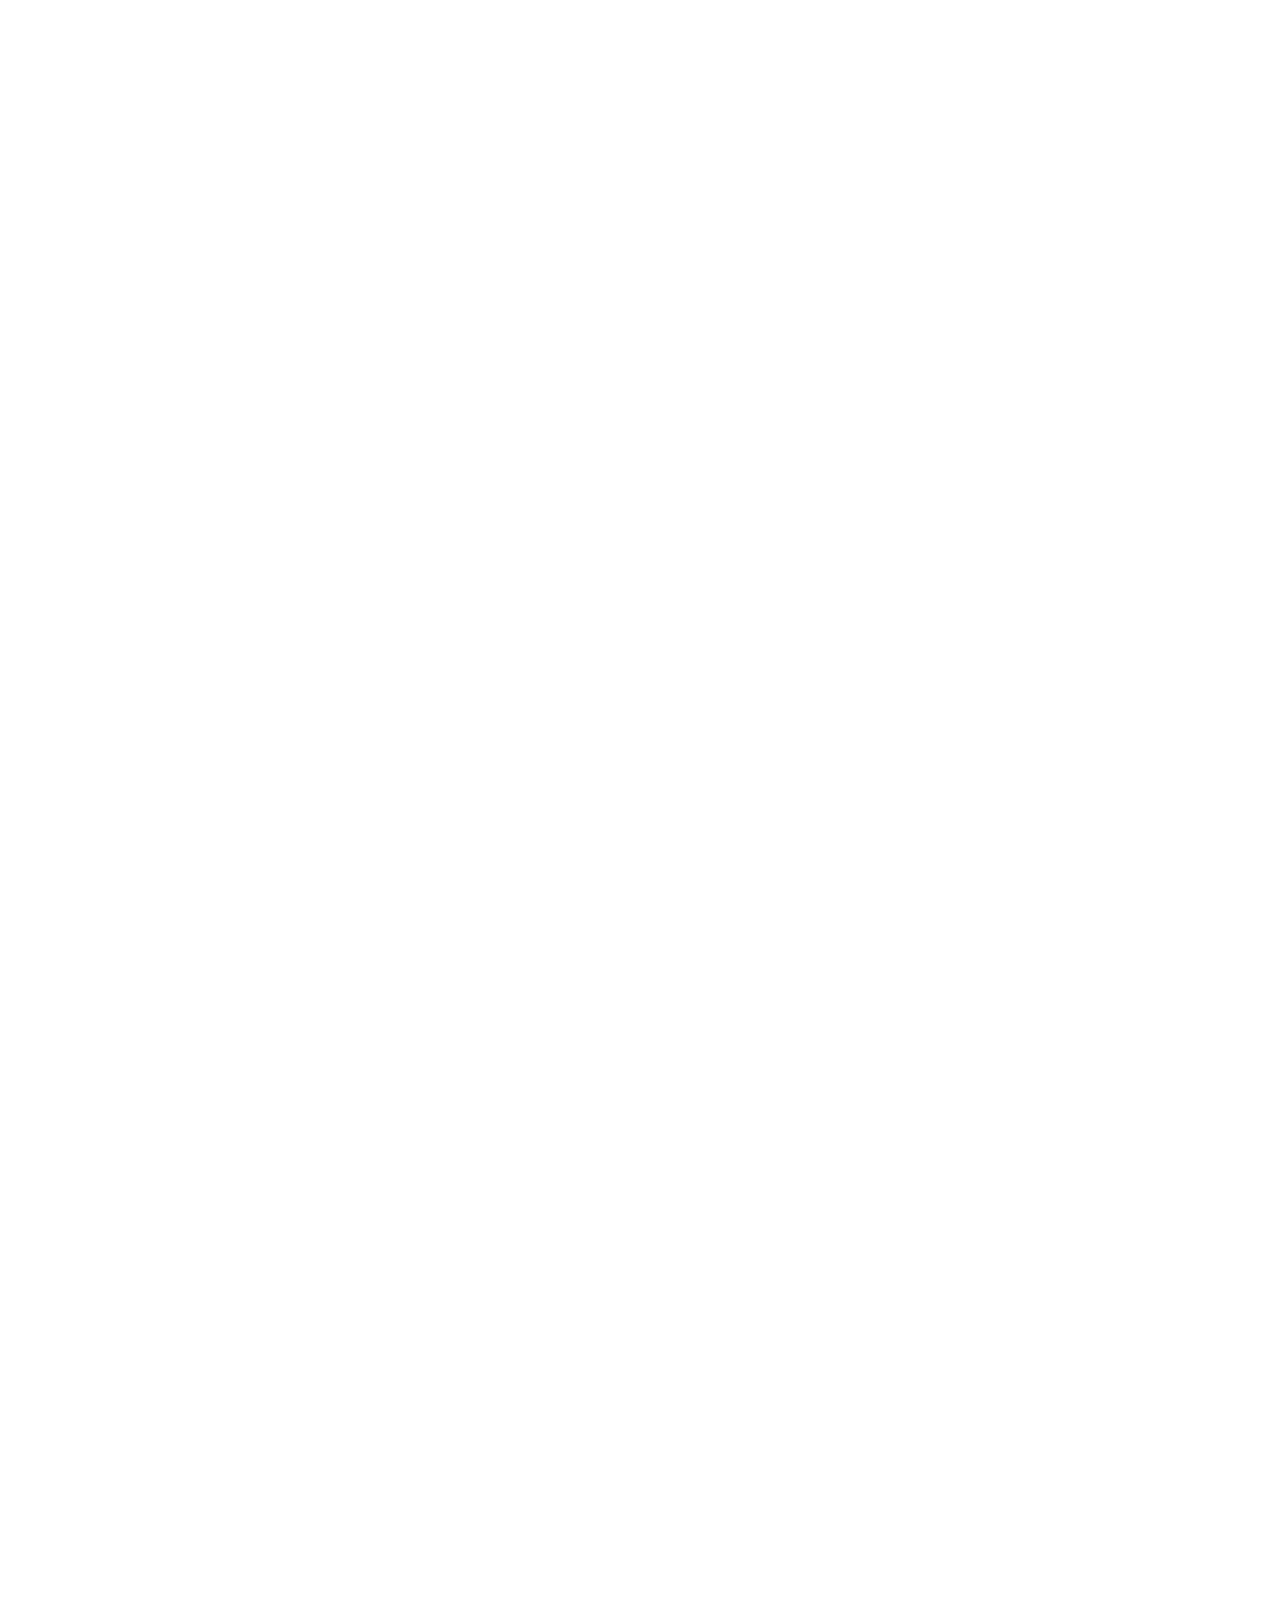
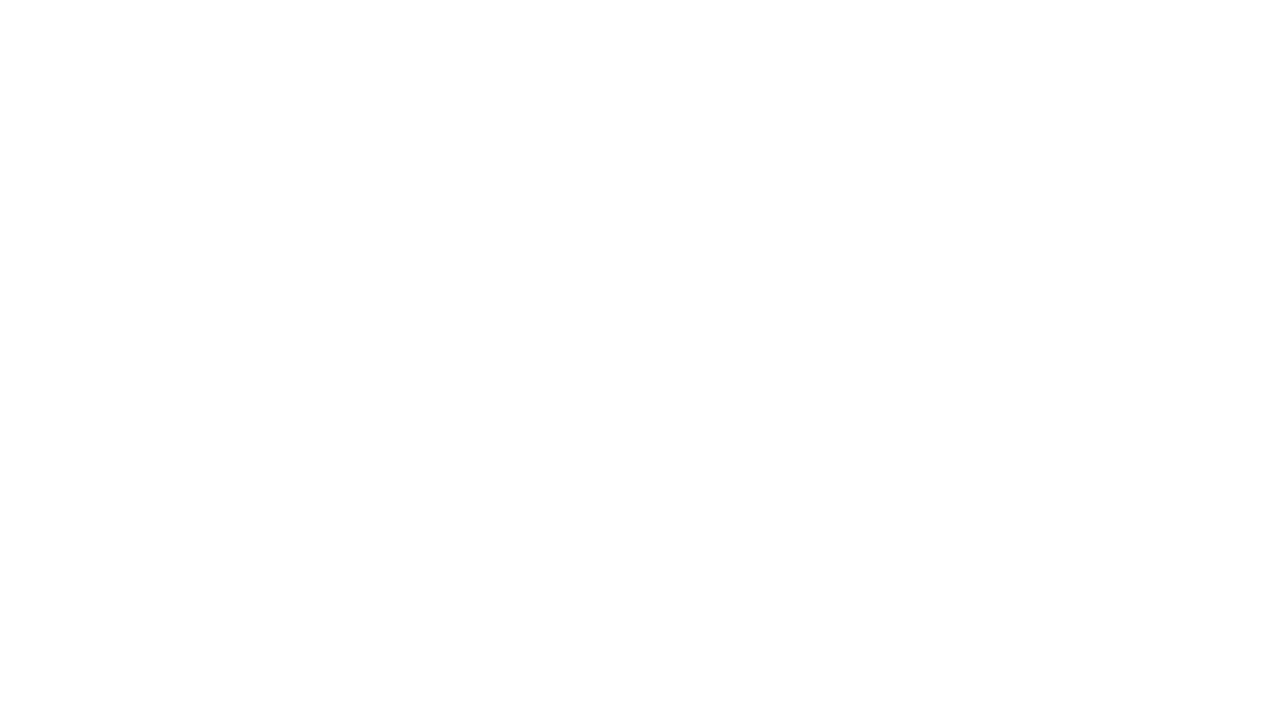
==== commit 0dfcbd71: "hard code everything, stupid gif animation" ====
--- a/docs/index.html
+++ b/docs/index.html
@@ -118,7 +118,7 @@
 	<div class="tile quarter column large-6 small-6 latest-email">
 		<div class="content-boundary">
 			<figure class="icon-tile image_b_icon_tile_mail"></figure>
-			<p class="phrase">"Read last message sent to Next forum."</p>
+			<p class="phrase">"Read the last message sent to Next forum."</p>
 		</div>
 	</div><!--quarter-->
 	<div class="tile half column large-12 small-12 shuffle-playlist">
@@ -157,7 +157,7 @@
 	<div class="tile quarter column large-6 small-6 maps-indian">
 		<div class="content-boundary">
 			<figure class="icon-tile image_b_icon_tile_maps"></figure>
-			<p class="phrase">"How do I get to Symphony Hall?"</p>
+			<p class="phrase">"How do I get to Symphony Hall safely?"</p>
 		</div>
 	</div>
 </div>
@@ -558,7 +558,7 @@
 	<div class="tile quarter column large-6 small-6 anymailfromsteve">
 		<div class="content-boundary">
 			<figure class="icon-tile image_baymax_shuffle_playlist"></figure>
-			<p class="phrase">"Sing us a song!"</p>
+			<p class="phrase">"Sing us a healthy song!"</p>
 		</div>
 	</div><!--quarter-->
 
--- a/docs/styles/baymax_b.css
+++ b/docs/styles/baymax_b.css
@@ -4938,8 +4938,8 @@
     padding-top: 46px;
     color: #000;
     text-align: center;
+    z-index: 1001;
     overflow: hidden;
-    z-index: 1001;
     background-color: rgb(232, 236, 237, 1);
 }
 html.oldie .section-hero {
